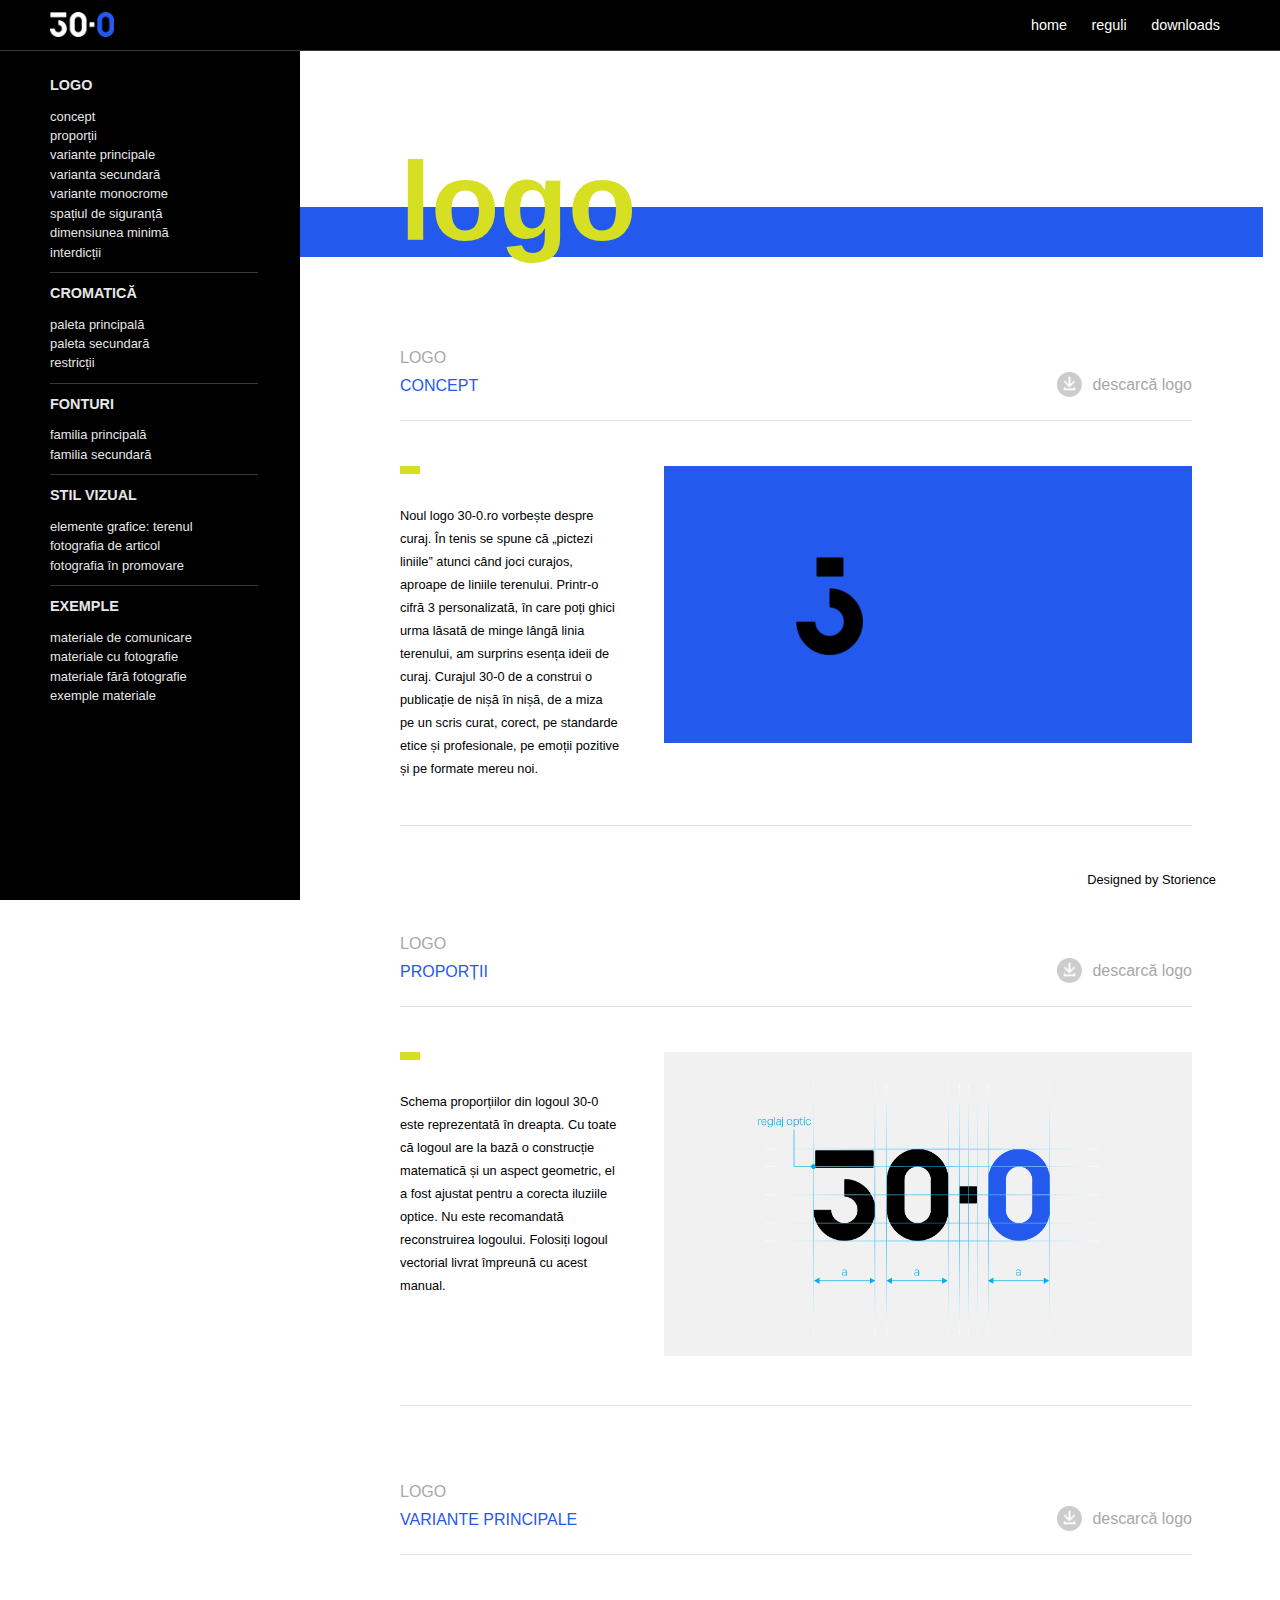
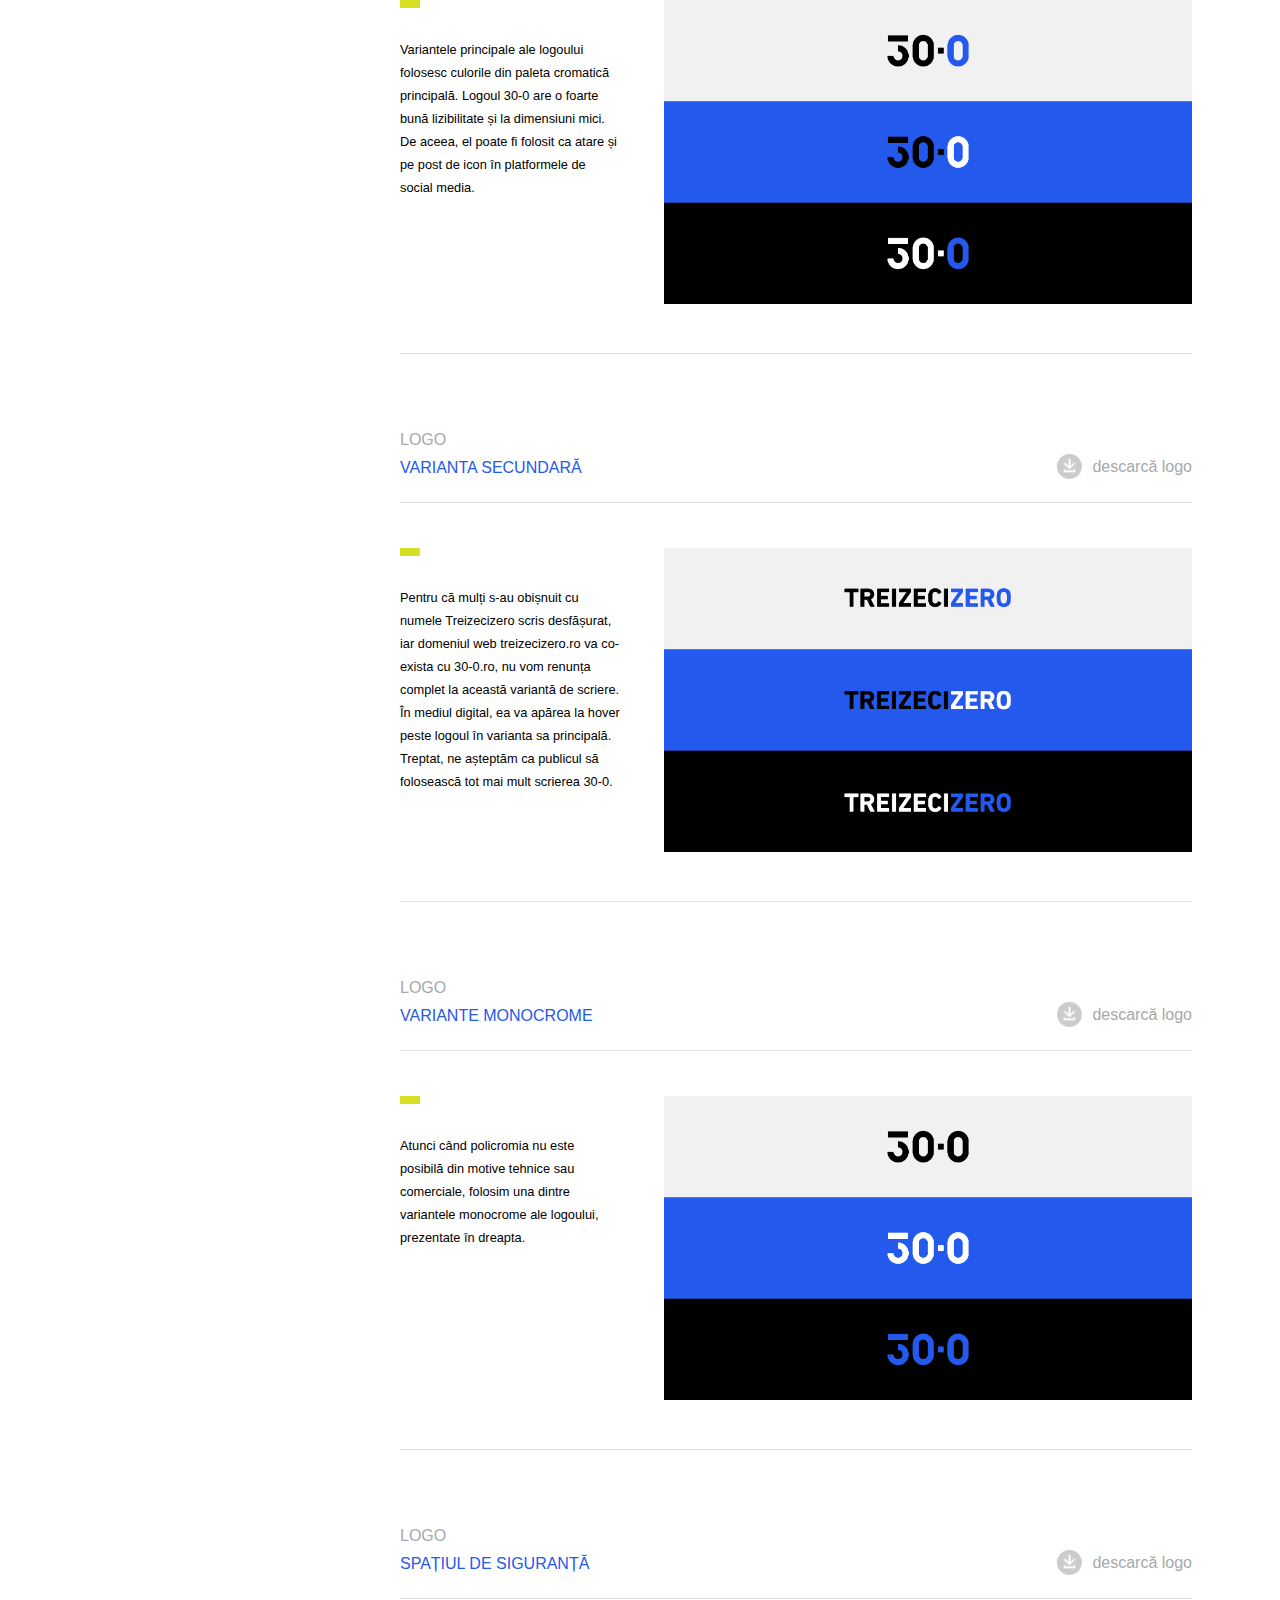
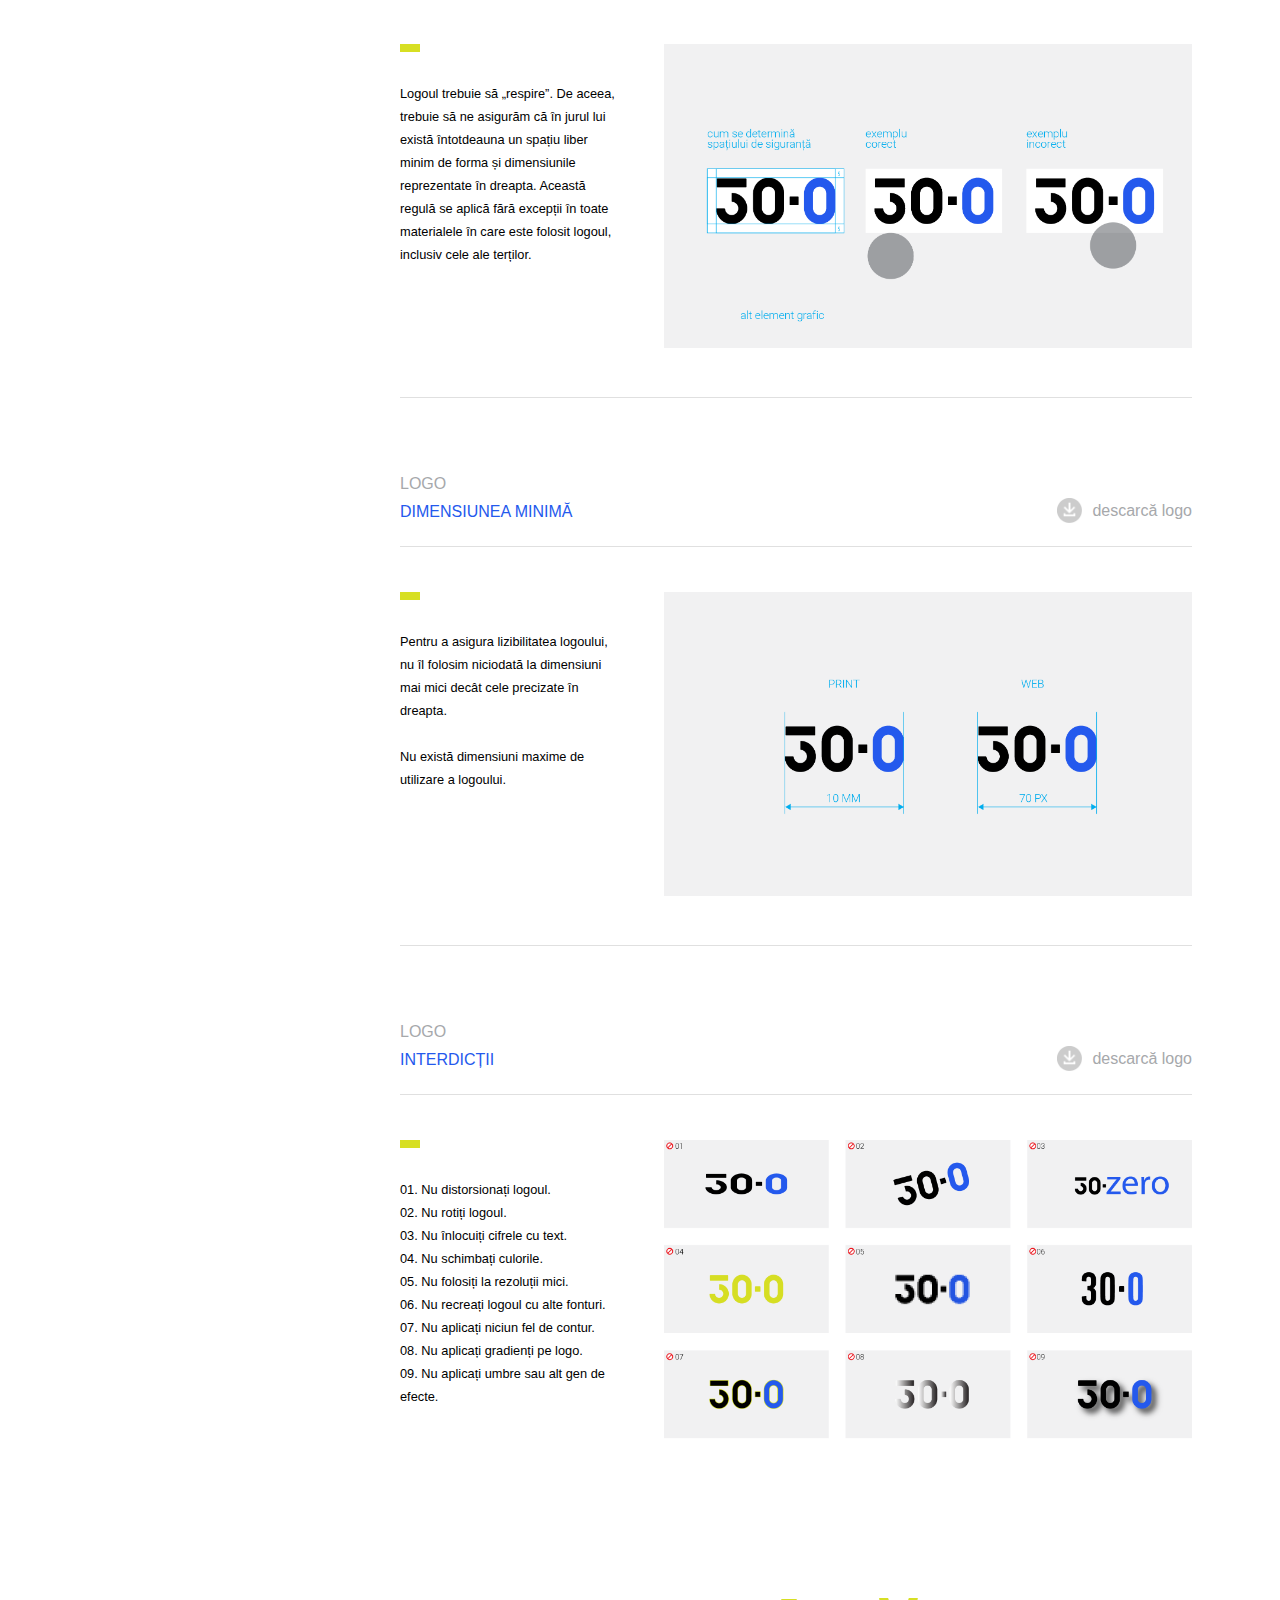
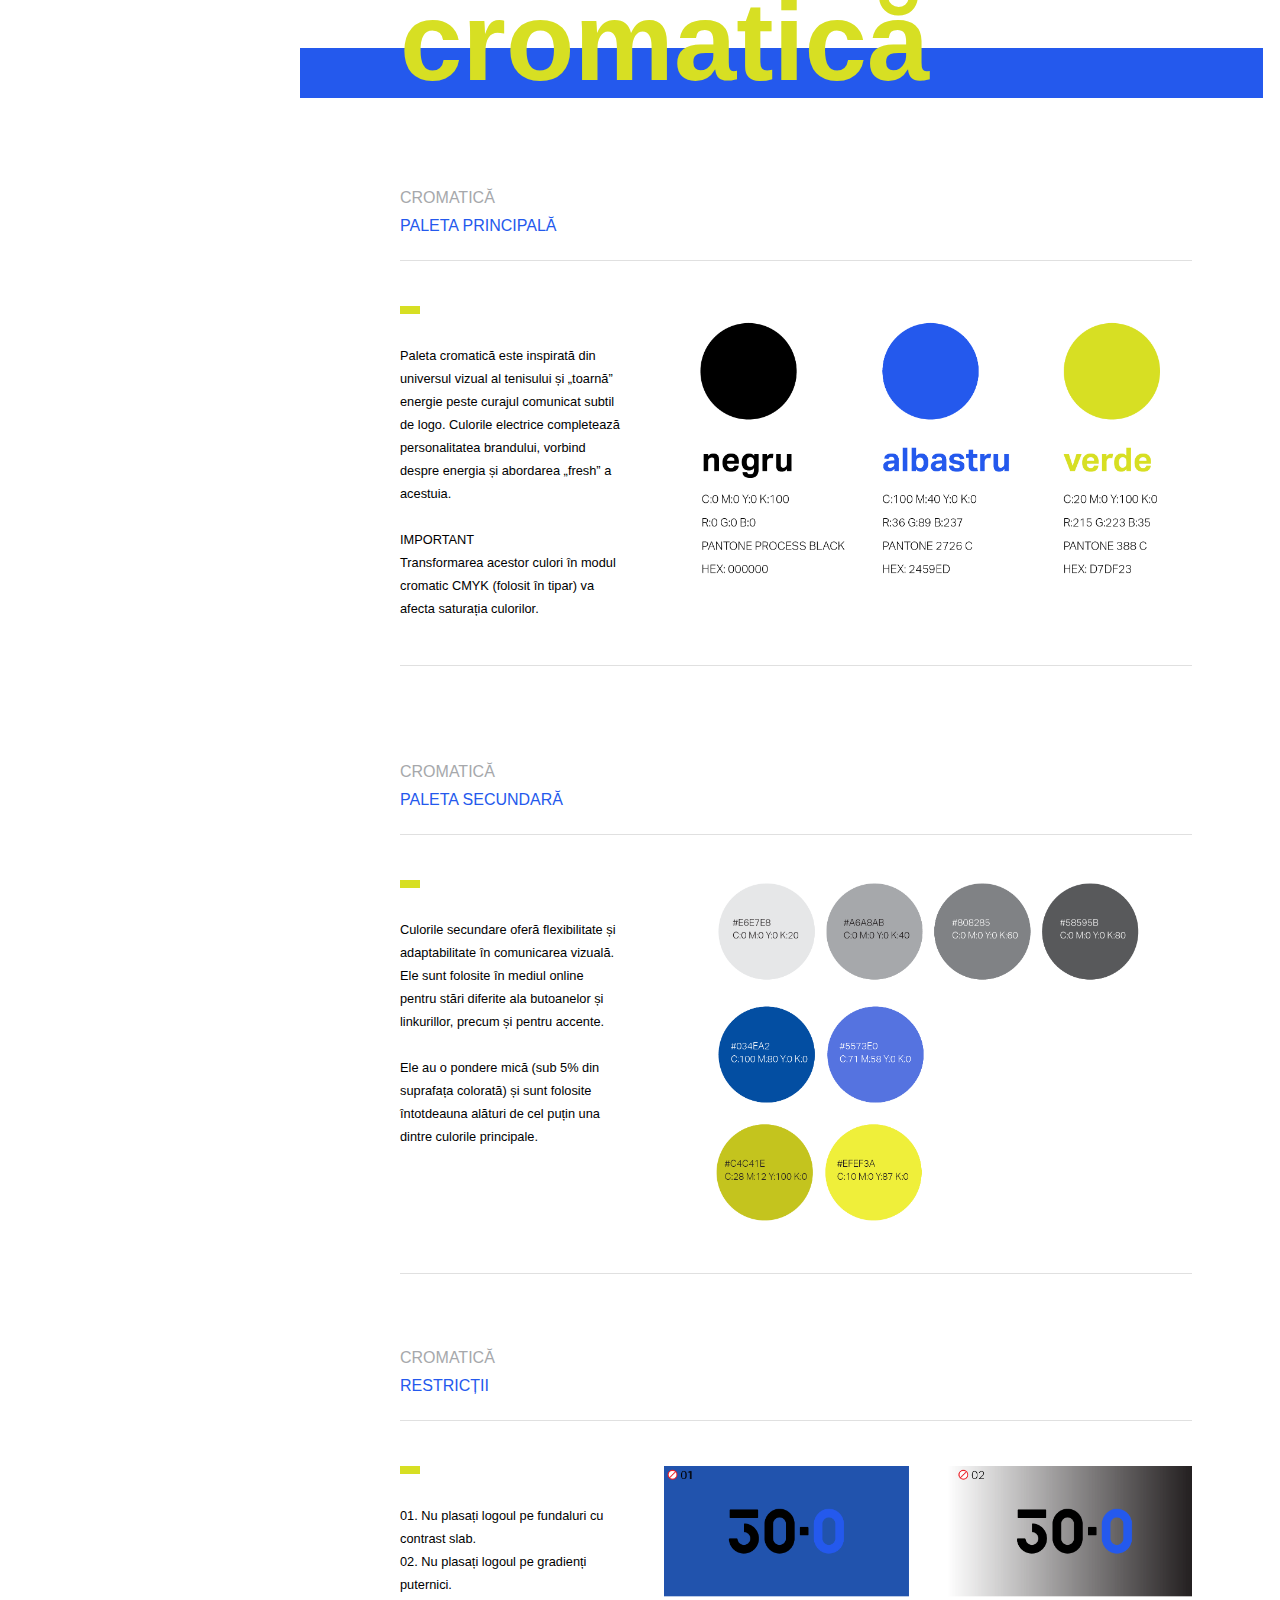
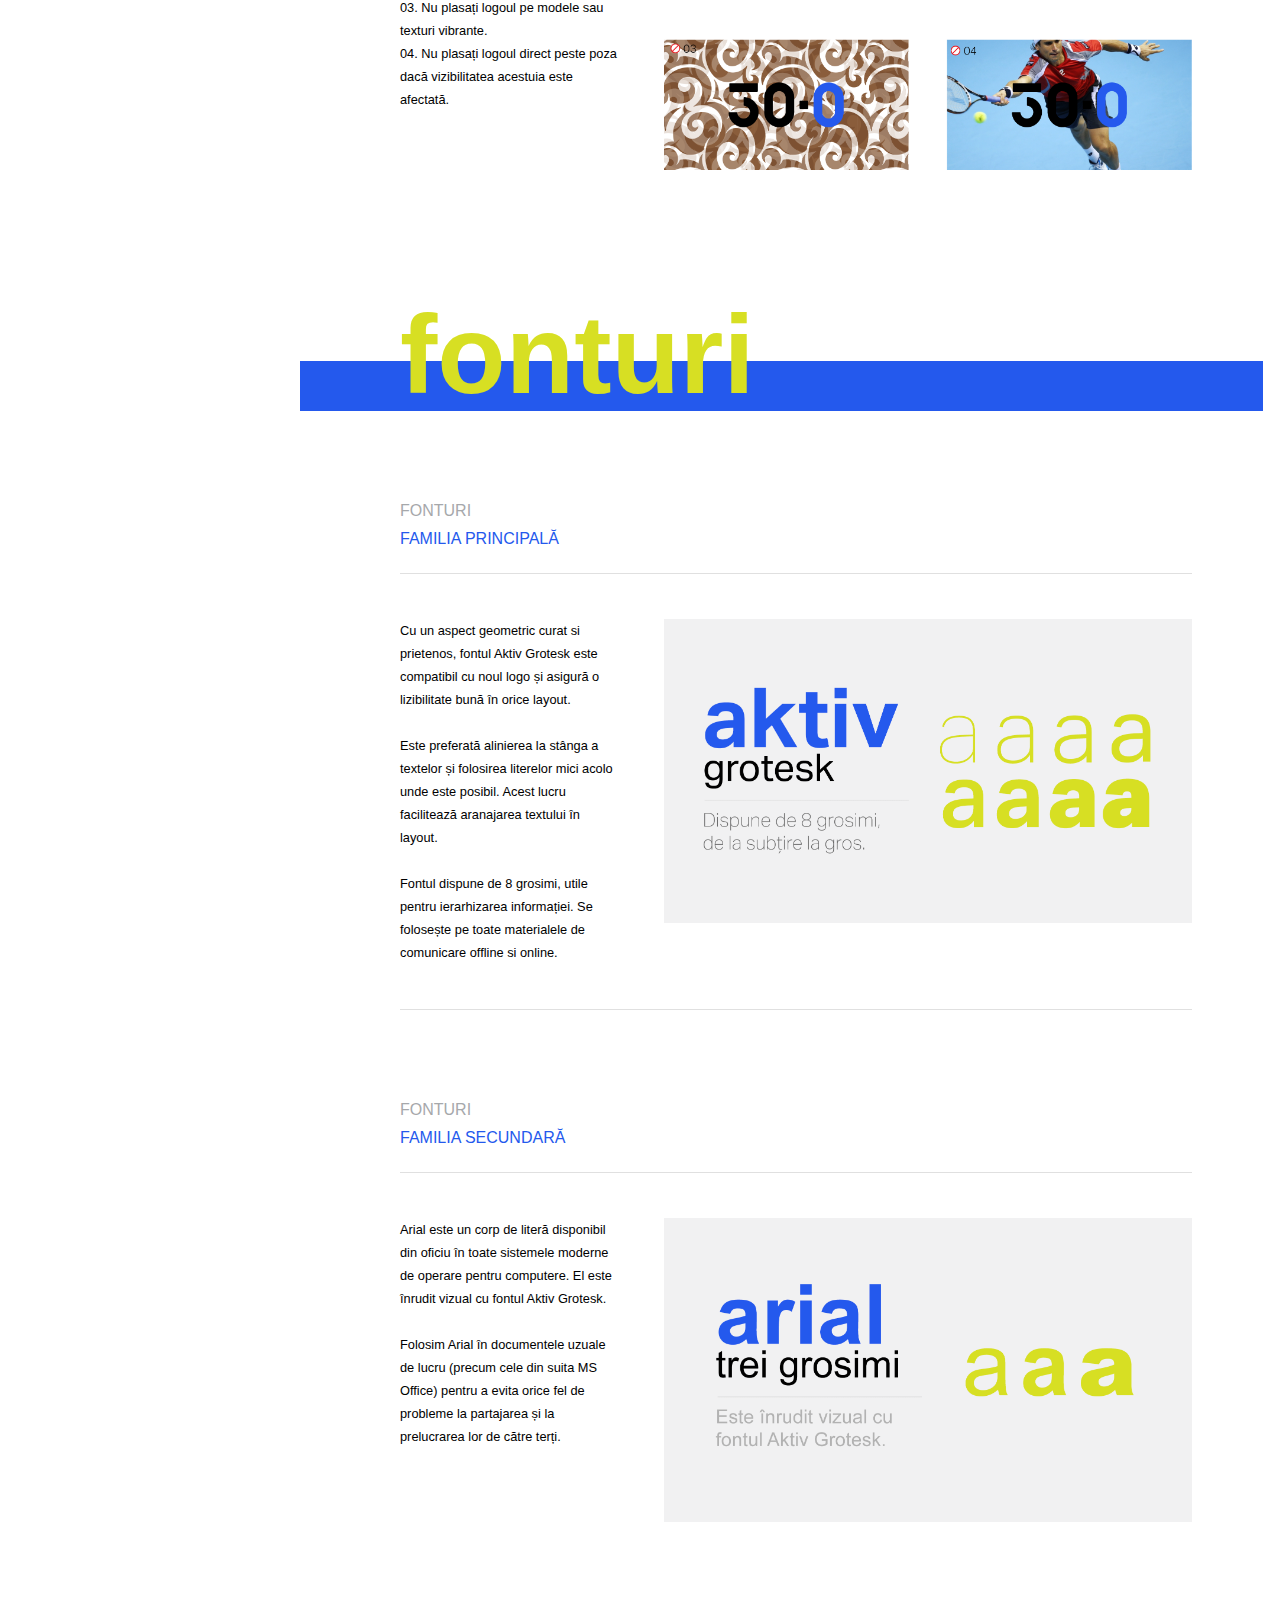
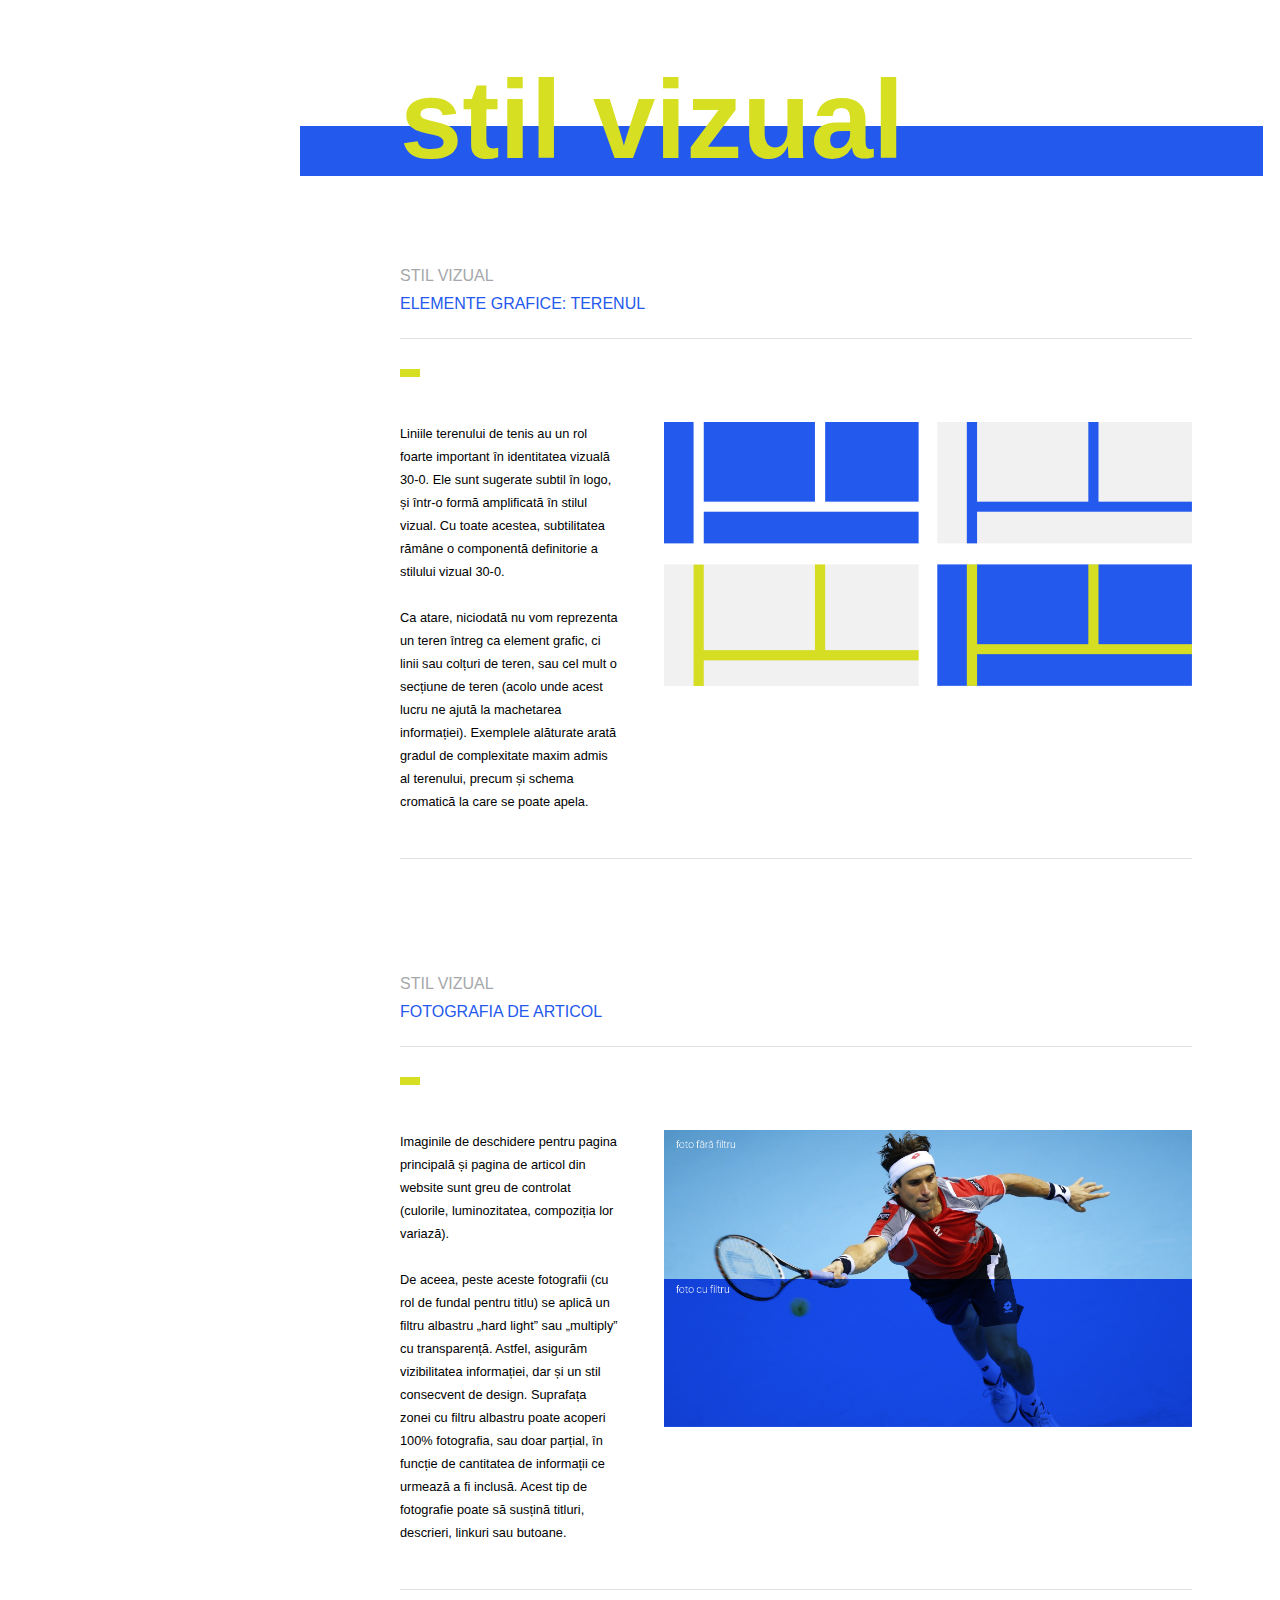
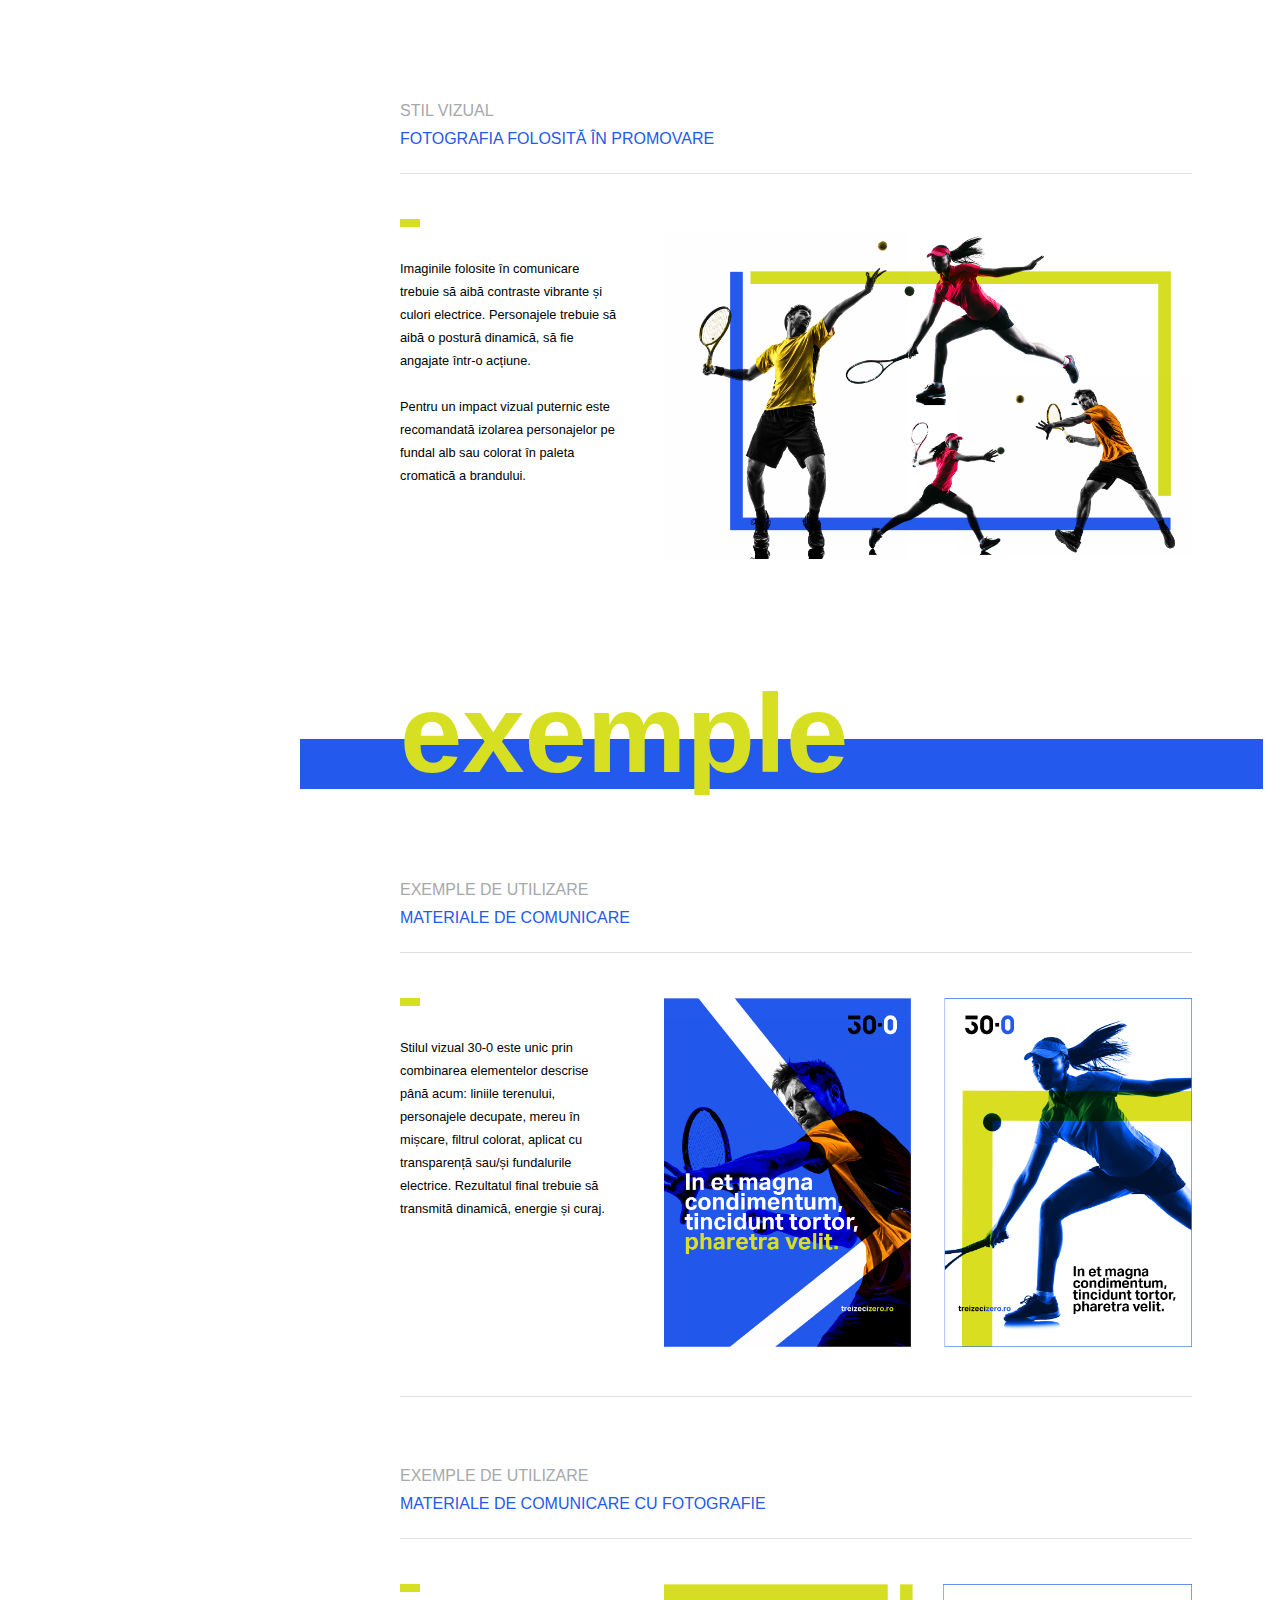
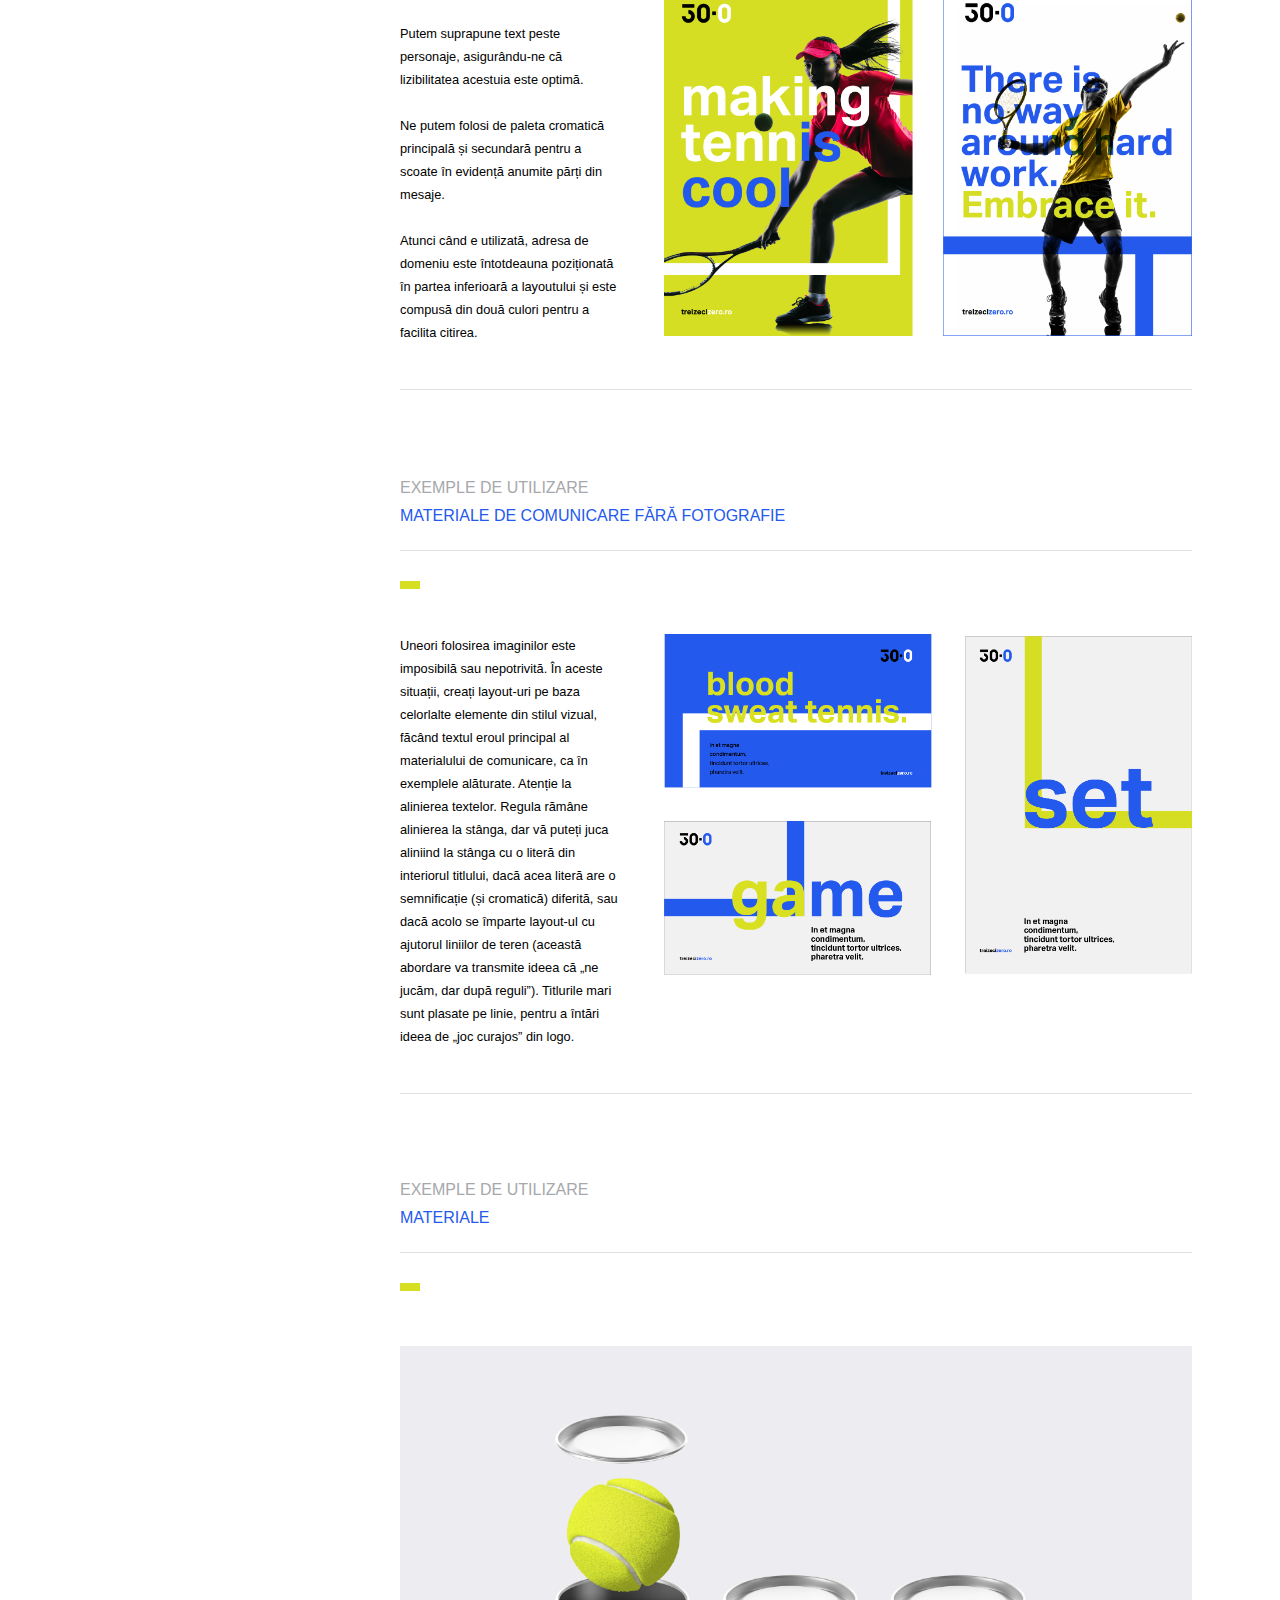
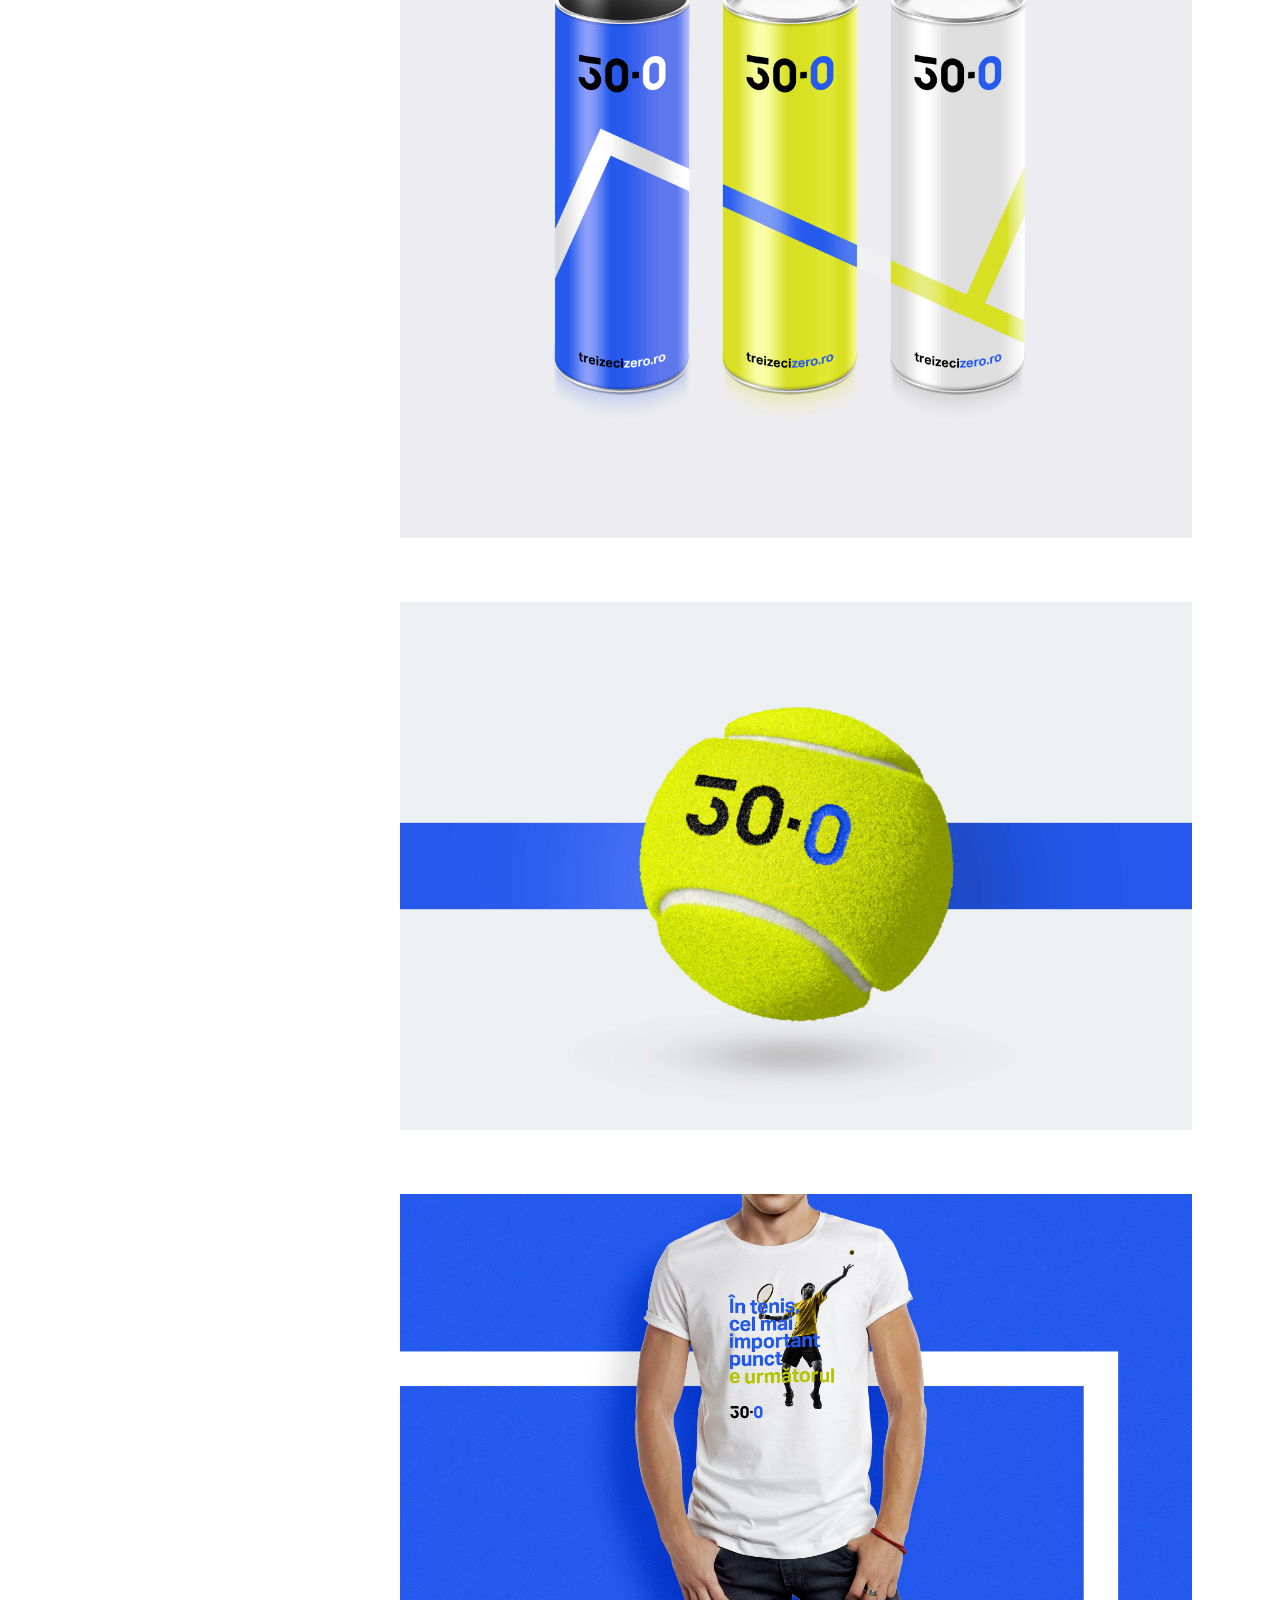
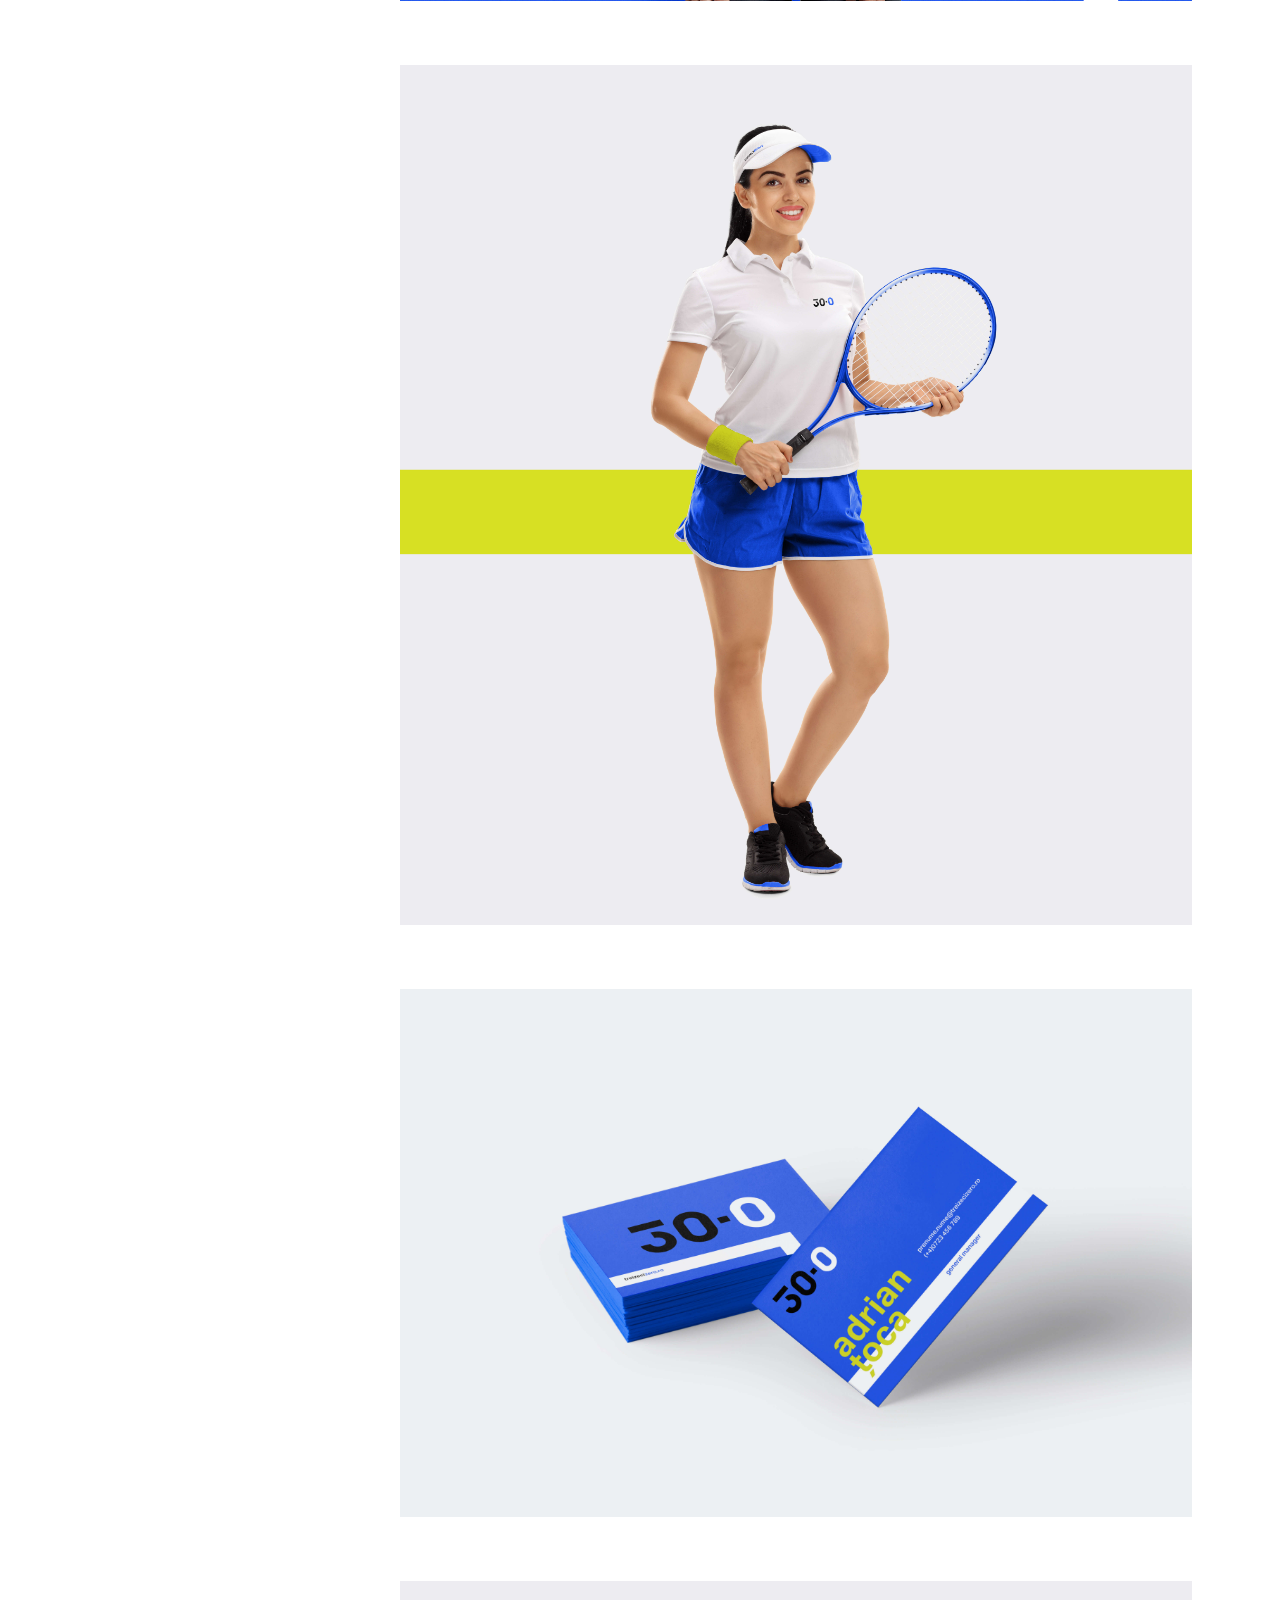
==== ghid.html @ ed26e94b "files" ====
<!DOCTYPE html>
<html>
  <head>
    <title>Ghid de identitate vizuală pentru 30-0</title>
    <meta name="description" content="Ghidul de identitate conține regulile de utilizare a logo-ului, culorilor, fonturilor și stilului vizual, și te ajută să le folosești corect și consecvent.">
    <meta charset="utf-8" name="viewport" content="width=width, initial-scale=1.0; maximum-scale=1.0; user-scalable=0;">
    <link rel="stylesheet" href="normalize.css">  
    <link rel="stylesheet" href="main2.css"> 
   </head>
  
  <body class="image-white">
     <header>
          <div class="logo-sidebar">
          <a href="http://30-0.ro" class="logo"><img src="img/Logo_30-0_on_black.png" alt="redirect to 30-0.ro website" height="25" ></a>
          </div>    
      
          <div id="header-nav">
            <ul>
              <li><a href="index.html">home</a></li>
              <li><a href="ghid-reguli.html">reguli</a></li>
              <li><a href="ghid-downloads.html">downloads</a></li>
            </ul>
          </div>   
     </header> 
           
     <div id="wrapper">
         <div id="wrapper-sidebar">  
            <div id="navigation" class="scrollbar">
            
            <ul>

               <li class="list" href="#LOGO"><a href="#LOGO">LOGO</a></li>
             
                  <li class="sublist" href="#concept"><a href="#concept">concept</a></li>
                  <li class="sublist" href="#proportii"><a href="#proportii" >proporții</a></li>
                  <li class="sublist" href="#variante-principale"><a href="#variante-principale">variante principale</a></li>
                  <li class="sublist" href="#varianta-secundara"><a href="#varianta-secundara">varianta secundară</a></li>
                  <li class="sublist" href="#variante-monocrome"><a href="#variante-monocrome">variante monocrome</a></li>
                  <li class="sublist" href="#spatiul-de-siguranta"><a href="#spatiul-de-siguranta">spațiul de siguranță</a></li>
                  <li class="sublist" href="#dimensiunea-minima"><a href="#dimensiunea-minima">dimensiunea minimă</a></li>
                  <li class="sublist" href="#interdictii"><a href="#interdictii">interdicții</a></li>
              
              
              
                 <div class="menu-line"></div>
              
              <li class="list" href="#CROMATICA"><a href="#CROMATICA">CROMATICĂ</a></li>
                
                  <li class="sublist" href="#paleta-principala"><a href="#paleta-principala">paleta principală</a></li>
                  <li class="sublist" href="#paleta-secundara"><a href="#paleta-secundara">paleta secundară</a></li>
                  <li class="sublist" href="#restrictii"><a href="#restrictii">restricții</a></li>
               
              
                         
                 <div class="menu-line"></div>
              
              
              
              <li class="list" href="#FONTURI"><a href="#FONTURI">FONTURI</a></li>
                
                  <li class="sublist" href="#familia-principala"><a href="#familia-principala">familia principală</a></li>
                  <li class="sublist" href="#familia-secundara"><a href="#familia-secundara">familia secundară </a></li>
                          
                         
                 <div class="menu-line"></div>
              
              
              <li class="list" href="#STIL-VIZUAL"><a href="#STIL-VIZUAL">STIL VIZUAL</a></li>
            
                  <li class="sublist" href="#elemente-grafice-terenul"><a href="#elemente-grafice-terenul">elemente grafice: terenul</a></li>
                  <li class="sublist" href="#fotografia-de-articol"><a href="#fotografia-de-articol">fotografia de articol</a></li>

                  <li class="sublist" href="#fotografia-folosita-in-promovare"><a href="#fotografia-folosita-in-promovare">fotografia în promovare</a></li>
              
              
                 <div class="menu-line"></div>
              
              
              <li class="list" href="#EXEMPLE"><a href="#EXEMPLE">EXEMPLE</a></li>
                
                  <li class="sublist" href="#materiale-de-comunicare"><a href="#materiale-de-comunicare">materiale de comunicare</a></li>
           
                  <li class="sublist" href="#materiale-cu-fotografie"><a href="#materiale-cu-fotografie">materiale cu fotografie</a></li>
              
                  <li class="sublist" href="#materiale-fara-fotografie"><a href="#materiale-fara-fotografie">materiale fără fotografie</a></li>  
              
                 <li class="sublist" href="#exemple-materiale"><a href="#exemple-materiale">exemple materiale</a></li>   
              
             </ul> 
  
           </div> 
        </div>        
      </div>    

                
            
              
              
     
        
        
      
      
      
      
      
    <div id="sections">      
              
      <div id="LOGO" class="section"  class="separator">
        
         
        <div id="s-logo">
              <h1-logo>logo</h1-logo>

                  
           </div>
       </div>
      

      
       <div id="concept" class="section">
              <div id="move">
                
        <div class="TOP"> 
                
 <div class="TOP-left">
              <p class="slide-title">LOGO</p>
                
              <p class="slide-subtitle">CONCEPT</p>

          </div>
                
                
                
                 <div class="TOP-right">
        <a href="img/30-0_pachet_logo.zip"><img src="img/buton download.png" alt="Descarcă pachet de logo-uri 30-0"> <p class="TOP-right">descarcă logo</p></a>               
                   
                   
                 </div>      
          
          
          </div>       
                
                
            <div class="black-line"></div>
  
            
                          
             <ul id="slide"> 
              <li class="left">
              
                
                
                <div class="yellow-line"></div>
                <p> Noul logo 30-0.ro vorbește despre curaj.
În tenis se spune că „pictezi liniile” atunci când joci curajos, aproape de liniile terenului. Printr-o cifră 3 personalizată, în care poți ghici urma lăsată de minge lângă linia terenului, am surprins esența ideii de curaj. Curajul 30-0 de a construi o publicație de nișă în nișă, de a miza pe un scris curat, corect, pe standarde etice și profesionale, pe emoții pozitive și pe formate mereu noi.</p>
              </li>
        
               <li class="right">
                 <a href="img/animatie.gif"><img src="img/animatie.gif" alt="Logo animat 30-0"></a>
              </li>
               

              </ul>
           
    
            <div class="end-line"></div> 
       </div>      
           </div>   
     
  
      <div id="proportii" class="section">
              <div id="move">
                
                
           <div class="TOP"> 
       <div class="TOP-left">  
 
              <p class="slide-title">LOGO</p>
              <p class="slide-subtitle">PROPORȚII</p>
                    </div>
                
                
                
                 <div class="TOP-right">
        <a href="img/30-0_pachet_logo.zip"><img src="img/buton download.png" alt="Descarcă pachet de logo-uri 30-0"> <p class="TOP-right">descarcă logo</p></a>               
                   
                   
             
          
          
          </div>       
                
          
          </div>    
        
        <div class="black-line"></div>
            
            
                          
             <ul id="slide"> 
              <li class="left">
              
                
                
                <div class="yellow-line"></div>
                <p> Schema proporțiilor din logoul 30-0 este reprezentată în dreapta. Cu toate că logoul are la bază o construcție matematică și un aspect geometric, el a fost ajustat pentru a corecta iluziile optice. Nu este recomandată reconstruirea logoului. Folosiți logoul vectorial livrat împreună cu acest manual.</p>
              </li>
        
               <li class="right">
                 <a href="img/logo_proportii3.png"><img src="img/logo_proportii3.png" alt="Proporțiile logo-ului 30-0"></a>
              </li>
              </ul>
                 
    <div class="end-line"></div>
       </div>
       </div>
         
        
       <div id="variante-principale" class="section">
         <div id="move">     
                 
           <div class="TOP"> 
       <div class="TOP-left">  
 
              <p class="slide-title">LOGO</p>
              <p class="slide-subtitle">VARIANTE PRINCIPALE</p>
         
           
                               </div>
                
                
                
                 <div class="TOP-right">
        <a href="img/30-0_pachet_logo.zip"><img src="img/buton download.png" alt="Descarcă pachet de logo-uri 30-0"> <p class="TOP-right">descarcă logo</p></a>               
                   
                   
             
          
          
          </div>       
                
          
          </div>    
        
           
           
           <div class="black-line"></div>
            
            
                          
             <ul id="slide"> 
              <li class="left">
              
                
                
                <div class="yellow-line"></div>
                <p> Variantele principale ale logoului folosesc culorile din paleta cromatică principală. Logoul 30-0 are o foarte bună lizibilitate și la dimensiuni mici. De aceea, el poate fi folosit ca atare și pe post de icon în platformele de social media.</p>
              </li>
        
               <li class="right">
                 <a href="img/logo_variante-principale.png"><img src="img/logo_variante-principale.png" alt="Variantele principale ale logo-ului 30-0"></a>
              </li>
              </ul>
       
      <div class="end-line"></div>
       </div>      
       </div>      
      
         
      
       <div id="varianta-secundara" class="section">
              <div id="move">
                  
           <div class="TOP"> 
       <div class="TOP-left">  
         
              <p class="slide-title">LOGO</p>
              <p class="slide-subtitle">VARIANTA SECUNDARĂ</p>
     
         
                   
                               </div>
                
                
                
                 <div class="TOP-right">
        <a href="img/30-0_pachet_logo.zip"><img src="img/buton download.png" alt="Descarcă pachet de logo-uri 30-0"> <p class="TOP-right">descarcă logo</p></a>               
                   
                   
             
          
          
          </div>       
                
          
          </div>    
        
           
         
         
         
         <div class="black-line"></div>
            
            
                          
             <ul id="slide"> 
              <li class="left">
              
                
                
                <div class="yellow-line"></div>
                <p> Pentru că mulți s-au obișnuit cu numele Treizecizero scris desfășurat, iar domeniul web treizecizero.ro va co-exista cu 30-0.ro, nu vom renunța complet la această variantă de scriere. În mediul digital, ea va apărea la hover peste logoul în varianta sa principală. Treptat, ne așteptăm ca publicul să folosească tot mai mult scrierea 30-0.</p>
              </li>
        
               <li class="right">
                 <a href="img/logo_varianta-secundara.png"><img src="img/logo_varianta-secundara.png" alt="Varianta secundară a logo-ului 30-0"></a>
              </li>
              </ul>
       
                <div class="end-line"></div>
       </div>            
       </div>  

      
      <div id="variante-monocrome" class="section">
              <div id="move">
                
                
                                 
           <div class="TOP"> 
       <div class="TOP-left">  
 
              <p class="slide-title">LOGO</p>
              <p class="slide-subtitle">VARIANTE MONOCROME</p>
                
                
                
                  
                               </div>
                
                
                
                 <div class="TOP-right">
        <a href="img/30-0_pachet_logo.zip"><img src="img/buton download.png" alt="Descarcă pachet de logo-uri 30-0"> <p class="TOP-right">descarcă logo</p></a>               
                   
                   
             
          
          
          </div>       
                
          
          </div>    
        
                   
                
                
                
                
            <div class="black-line"></div>
            
            
                          
             <ul id="slide"> 
              <li class="left">
              
                
                
                <div class="yellow-line"></div>
                <p> Atunci când policromia nu este posibilă din motive tehnice sau comerciale, folosim una dintre variantele monocrome ale logoului, prezentate în dreapta.</p>
              </li>
        
               <li class="right">
                 <a href="img/logo_variante-monocrome.png"><img src="img/logo_variante-monocrome.png" alt="Variantele monocrome ale logo-ului 30-0"></a>
              </li>
              </ul>
       
             <div class="end-line"></div>
       </div>            
      
        </div>   
               
      
      <div id="spatiul-de-siguranta" class="section">
              <div id="move">
 
                
                                 
           <div class="TOP"> 
       <div class="TOP-left">  
         
         
              <p class="slide-title">LOGO</p>
              <p class="slide-subtitle">SPAȚIUL DE SIGURANȚĂ</p>
         
         
         
         
         
                         
                
                
                  
                               </div>
                
                
                
                 <div class="TOP-right">
        <a href="img/30-0_pachet_logo.zip"><img src="img/buton download.png" alt="Descarcă pachet de logo-uri 30-0"> <p class="TOP-right">descarcă logo</p></a>               
                   
                   
             
          
          
          </div>       
                
          
          </div>    
                
                
                
            <div class="black-line"></div>
            
            
                          
             <ul id="slide"> 
              <li class="left">
              
                
                
                <div class="yellow-line"></div>
                <p> Logoul trebuie să „respire”. De aceea, trebuie să ne asigurăm că în jurul lui există întotdeauna un spațiu liber minim de forma și dimensiunile reprezentate în dreapta. Această regulă se aplică fără excepții în toate materialele în care este folosit logoul, inclusiv cele ale terților.</p>
              </li>
        
               <li class="right">
                 <a href="img/logo_spatiul-de-siguranta.png"><img src="img/logo_spatiul-de-siguranta.png" alt="Spațiul de siguranță în jurul logo-ului 30-0"></a>
              </li>
              </ul>
       
       <div class="end-line"></div>
      
       </div>            
         </div>            
      
      
      
        
       <div id="dimensiunea-minima" class="section">
              <div id="move">
        
        
 
                
                                 
           <div class="TOP"> 
       <div class="TOP-left">  
         
         
              <p class="slide-title">LOGO</p>
              <p class="slide-subtitle">DIMENSIUNEA MINIMĂ</p>
   
                
                         
                
                
                  
                               </div>
                
                
                
                 <div class="TOP-right">
        <a href="img/30-0_pachet_logo.zip"><img src="img/buton download.png" alt="Descarcă pachet de logo-uri 30-0"> <p class="TOP-right">descarcă logo</p></a>               
                   
                   
             
          
          
          </div>       
                
          
          </div>           
                
                
                
                <div class="black-line"></div>
            
            
                          
             <ul id="slide"> 
              <li class="left">
              
                
                
                <div class="yellow-line"></div>
                <p>Pentru a asigura lizibilitatea logoului, nu îl folosim niciodată la dimensiuni mai mici decât cele precizate în dreapta.<br><br>
              
              Nu există dimensiuni maxime de utilizare a logoului.</p>
              </li>
        
               <li class="right">
                 <a href="img/logo_dimensiunea-minima2.png"><img src="img/logo_dimensiunea-minima2.png" alt="Dimensiunea minimă a logo-ului 30-0"></a>
              </li>
              </ul>
                    
                <div class="end-line"></div>
       </div>
        </div>
      
      

            <div id="interdictii" class="section">
              <div id="move">
 
                
                
                
                                 
           <div class="TOP"> 
       <div class="TOP-left">  
         
         
              <p class="slide-title">LOGO</p>
              <p class="slide-subtitle">INTERDICȚII</p>
         
         
         
                    
                         
                
                
                  
                               </div>
                
                
                
                 <div class="TOP-right">
        <a href="img/30-0_pachet_logo.zip"><img src="img/buton download.png" alt="Descarcă pachet de logo-uri 30-0"> <p class="TOP-right">descarcă logo</p></a>               
                   
                   
             
          
          
          </div>       
                
          
          </div>           
                
                
                
                
            <div class="black-line"></div>
            
            
                          
             <ul id="slide"> 
              <li class="left">
              
                
                
                <div class="yellow-line"></div>
               
               <p> 01. Nu distorsionați logoul. <br>
 02. Nu rotiți logoul. <br>
03. Nu înlocuiți cifrele cu text. <br>
  04. Nu schimbați culorile. <br>
 05. Nu folosiți la rezoluții mici. <br>
06. Nu recreați logoul cu alte fonturi. <br>
  07. Nu aplicați niciun fel de contur. <br>
 08. Nu aplicați gradienți pe logo.<br>
 09. Nu aplicați umbre sau alt gen de efecte.</p>
              
             
               <li class="right">
                 <a href="img/logo_interdictii3.png"><img src="img/logo_interdictii3.png" alt="Interdicții de utilizare a logo-ului 30-0"></a>
              </li>
              </ul>
               
       </div>  
 </div>
      
      
      
        <div id="CROMATICA" class="section"  class="separator">
        
        
         
        <div id="s-cromatica">
              <h1-cromatica>cromatică</h1-cromatica>

       
           </div>
       
      
       </div>    
      
      
      
            
                          

      
      
      
      
        
                
                
                
      
      
               
        
              <div id="paleta-principala" class="section">
  
                
                
              <div id="move">
 
              <p class="slide-title">CROMATICĂ</p>
              <p class="slide-subtitle">PALETA PRINCIPALĂ</p>
            <div class="black-line"></div>
            
            
                          
             <ul id="slide"> 
              <li class="left">
              
                
                
                <div class="yellow-line"></div>
               <p> Paleta cromatică este inspirată din universul vizual al tenisului și „toarnă” energie peste curajul comunicat subtil de logo. Culorile electrice completează personalitatea brandului, vorbind despre energia și abordarea „fresh” a acestuia.  <br> <br> IMPORTANT <br> Transformarea acestor culori în modul cromatic CMYK (folosit în tipar) va afecta saturația culorilor.</p>
              </li>
        
               <li class="right">
                 <a href="img/cromatica_paleta-principala3.png"><img src="img/cromatica_paleta-principala3.png" alt="Paleta principală de culori pentru logo-ul 30-0"></a>
              </li>
              </ul>
       
            <div class="end-line"></div>
      
       </div>   
       </div>      
      
      
      
      
      
      
      
      
      
               
      
              <div id="paleta-secundara" class="section">
              <div id="move">
 
              <p class="slide-title">CROMATICĂ</p>
              <p class="slide-subtitle">PALETA SECUNDARĂ</p>
            <div class="black-line"></div>
            
            
                          
             <ul id="slide"> 
              <li class="left">
              
                
                
                <div class="yellow-line"></div>
                <p> Culorile secundare oferă flexibilitate și adaptabilitate în comunicarea vizuală. Ele sunt folosite în mediul online pentru stări diferite ala butoanelor și linkurillor, precum și pentru accente. <br><br>

Ele au o pondere mică (sub 5% din suprafața colorată) și sunt folosite întotdeauna alături de cel puțin una dintre culorile principale.</p>
              </li>
        
               <li class="right">
                 <a href="img/cromatica_paleta-secundara-2.png"><img src="img/cromatica_paleta-secundara-2.png" alt="Paleta secundară de culori pentru logo-ul 30-0"></a>
              </li>
              </ul>
                   
            <div class="end-line"></div>
      
       </div>   
       </div>      
         
           <div id="restrictii" class="section">
              <div id="move">
 
              <p class="slide-title">CROMATICĂ</p>
              <p class="slide-subtitle">RESTRICȚII</p>
            <div class="black-line"></div>
            
            
                          
             <ul id="slide"> 
              <li class="left">
              
                
                
                <div class="yellow-line"></div>
                <p> 01. Nu plasați logoul pe fundaluri cu contrast slab.<br>
02. Nu plasați logoul pe gradienți  puternici.<br>
03. Nu plasați logoul pe modele sau texturi vibrante.<br>
04. Nu plasați logoul direct peste poza dacă vizibilitatea acestuia este afectată.</p>
              </li>
        
               <li class="right">
                 <a href="img/cromatica_restrictii4.png"><img src="img/cromatica_restrictii4.png" alt="Restricții de cromatică pentru utilizarea logo-ului 30-0"></a>
              </li>
              </ul>
                   
       </div>    
      </div>      
      
     
      
              <div id="FONTURI" class="section"  class="separator">
        
        
        <div id="s-fonturi">
              <h1-fonturi>fonturi</h1-fonturi>

                    
           </div>
       </div>    
      
      
      
            <div id="familia-principala" class="section">
              <div id="move">
 
                
                                 
           <div class="TOP"> 
       <div class="TOP-left">  
         
         
              <p class="slide-title">FONTURI</p>
              <p class="slide-subtitle">FAMILIA PRINCIPALĂ</p>
                
                
        </div>
   
          
       </div>           
                
      
      
      
      
            <div class="black-line"></div>
            
            
                          
             <ul id="slide"> 
      
                 <li class="left">
               <p>Cu un aspect geometric curat si prietenos, fontul Aktiv Grotesk este compatibil cu noul logo și asigură o lizibilitate bună în orice layout. <br><br>
Este preferată alinierea la stânga a textelor și folosirea literelor mici acolo unde este posibil. Acest lucru facilitează aranajarea textului în layout. <br><br>
Fontul dispune de 8 grosimi, utile pentru ierarhizarea informației. Se folosește pe toate materialele de comunicare offline si online. </p>
               
                  

              </li>
        
               <li class="right">
 <a href="img/fonturi_aktiv.png"><img src="img/fonturi_aktiv.png" alt="Familia principală de fonturi, Aktiv Grotesk"></a>

               
               </li>           
               
               
             
               
               
               
               
               
               
               
               
              </ul>
    
           <div class="end-line"></div>     
       </div>      
         </div>  
     
          <div id="familia-secundara" class="section">
              <div id="move">
 
                
                
                                 
           <div class="TOP"> 
       <div class="TOP-left">  
         
         
         
              <p class="slide-title">FONTURI</p>
              <p class="slide-subtitle">FAMILIA SECUNDARĂ </p>
         
         
                        
                
                
                  
                               </div>
                
                

          
          </div>           
                
      
                
                
                
            <div class="black-line"></div>
            
            
                          
             <ul id="slide"> 
           
               
                     <li class="left">
               <p>Arial este un corp de literă disponibil din oficiu în toate sistemele moderne de operare pentru computere. El este înrudit vizual cu fontul Aktiv Grotesk. <br><br>
Folosim Arial în documentele uzuale de lucru (precum cele din suita MS Office) pentru a evita orice fel de probleme la partajarea și la prelucrarea lor de către terți. </p>
               
                  

              </li>
        
               <li class="right">
 <a href="img/fonturi_arial.png"><img src="img/fonturi_arial.png" alt="Familia secundară de fonturi, Arial"></a>
               </li>                    
               
               
               
               
               
               
               
               
               
              </ul>
                   
       
         </div>     
       </div>      
      
      
          <div id="STIL-VIZUAL" class="section"  class="separator">
        
         
        <div id="s-stil">
              <h1-stil>stil vizual</h1-stil>

       
           </div>
       </div>   
      
   
      
           <div id="elemente-grafice-terenul" class="section">
           <div id="move">   
 
              <p class="slide-title">STIL VIZUAL</p>
              <p class="slide-subtitle">ELEMENTE GRAFICE: TERENUL</p>
            <div class="black-line"></div>
            
              <div class="yellow-line"></div>
                          
             <ul id="slide"> 
              <li class="left">
              
                
                
              
                <p>Liniile terenului de tenis au un rol foarte important în identitatea vizuală 30-0. Ele sunt sugerate subtil în logo, și într-o formă amplificată în stilul vizual. Cu toate acestea, subtilitatea rămâne o componentă definitorie a stilului vizual 30-0. <br><br>

Ca atare, niciodată nu vom reprezenta un teren întreg ca element grafic, ci linii sau colțuri de teren, sau cel mult o secțiune de teren (acolo unde acest lucru ne ajută la machetarea informației). Exemplele alăturate arată gradul de complexitate maxim admis al terenului, precum și schema cromatică la care se poate apela.</p>
              </li>
        
               <li class="right">
                 <a href="img/stil_vizual_elemente-grafice-terenul.png"><img src="img/stil_vizual_elemente-grafice-terenul.png" alt="Stilul vizual 30-0: elemente grafice (terenul)"></a>
              </li>
              </ul>
              
                <div class="end-line"></div>    
       
       </div> 
       </div>      
  
            <div id="fotografia-de-articol" class="section">
           <div id="move">   
 
              <p class="slide-title">STIL VIZUAL</p>
              <p class="slide-subtitle">FOTOGRAFIA DE ARTICOL</p>
            <div class="black-line"></div>
            
            
               <div class="yellow-line"></div>           
             <ul id="slide"> 
              <li class="left">
              
                
                
                
                <p>Imaginile de deschidere pentru pagina principală și pagina de articol din website sunt greu de controlat (culorile, luminozitatea, compoziția lor variază). <br><br>
                  
De aceea, peste aceste fotografii (cu rol de fundal pentru titlu) se aplică un filtru albastru „hard light” sau „multiply” cu transparență. Astfel, asigurăm vizibilitatea informației, dar și un stil consecvent de design. Suprafața zonei cu filtru albastru poate acoperi 100% fotografia, sau doar parțial, în funcție de cantitatea de informații ce urmează a fi inclusă. Acest tip de fotografie poate să susțină titluri, descrieri, linkuri sau butoane.</p>
              
        
               <li class="right">
                 <a href="img/stil_vizual_fotografia-de-articol.png"><img src="img/stil_vizual_fotografia-de-articol.png" alt="Stilul vizual 30-0: fotografia de articol"></a>
              </li>
    </ul>

                   
           <div class="end-line"></div>  
      
       </div>    
       </div>     
      
         
        <div id="fotografia-folosita-in-promovare" class="section">
              <div id="move">
 
              <p class="slide-title">STIL VIZUAL</p>
              <p class="slide-subtitle">FOTOGRAFIA FOLOSITĂ ÎN PROMOVARE</p>
            <div class="black-line"></div>
            
            
                          
             <ul id="slide"> 
              <li class="left">
              
                
                
                <div class="yellow-line"></div>
                <p>Imaginile folosite în comunicare trebuie să aibă contraste vibrante și culori electrice. Personajele trebuie să aibă o postură dinamică, să fie angajate într-o acțiune. <br><br>

Pentru un impact vizual puternic este recomandată izolarea personajelor pe fundal alb sau colorat în paleta cromatică a brandului.</p>
              </li>
        
               <li class="right">
                 <a href="img/stil_vizual_fotografia-in-promovare.png"><img src="img/stil_vizual_fotografia-in-promovare.png" alt="Stilul vizual 30-0: fotografia folosită în promovare"></a>
              </li>
              </ul>

         </div> 
       </div> 

      
                    <div id="EXEMPLE" class="section"  class="separator">
        
        
        
        
        <div id="s-exemple">
              <h1-exemple>exemple</h1-exemple>

       
           </div>
      
       </div>    
      
      
      
      
              <div id="materiale-de-comunicare" class="section">
        <div id="move">
 
              <p class="slide-title">EXEMPLE DE UTILIZARE</p>
              <p class="slide-subtitle">MATERIALE DE COMUNICARE</p>
            <div class="black-line"></div>
            
            
                          
             <ul id="slide"> 
              <li class="left">
              
                
                
                <div class="yellow-line"></div>
                <p>Stilul vizual 30-0 este unic prin combinarea elementelor descrise până acum: liniile terenului, personajele decupate, mereu în mișcare, filtrul colorat, aplicat cu transparență sau/și fundalurile electrice. Rezultatul final trebuie să transmită dinamică, energie și curaj.</p>
              </li>
        
               <li class="right">
                 <a href="img/exemple_utilizare_materiale-cu-fotografie-1.png"><img src="img/exemple_utilizare_materiale-cu-fotografie-1.png" alt="Exemple de materiale de comunicare pentru 30-0"></a>
              </li>
              </ul>
             
               <div class="end-line"></div>
      </div>
       </div>       
      
      
      
      
      
      
      
      
      
      
      
      
      
              <div id="materiale-cu-fotografie" class="section">
          <div id="move">
                
              
 
              <p class="slide-title">EXEMPLE DE UTILIZARE</p>
              <p class="slide-subtitle">MATERIALE DE COMUNICARE CU FOTOGRAFIE</p>
            <div class="black-line"></div>
            
            
                          
             <ul id="slide"> 

               
    
               
      
              <li class="left">
              
                              
                <div class="yellow-line"></div>
                <p>Putem suprapune text peste personaje, asigurându-ne că lizibilitatea acestuia este optimă. <br><br>


Ne putem folosi de paleta cromatică principală și secundară pentru a scoate în evidență anumite părți din mesaje.<br><br>

Atunci când e utilizată, adresa de domeniu este întotdeauna poziționată în partea inferioară a layoutului și este compusă din două culori pentru a facilita citirea.  </p>
              </li>
        
               <li class="right">
                 <a href="img/exemple_utilizare_materiale-cu-fotografie-2.png"><img src="img/exemple_utilizare_materiale-cu-fotografie-2.png" alt="Exemple de materiale pentru 30-0: materiale cu fotografie"></a>
              </li>
              </ul>
                
                
                
                
                
                
      
                
                 <div class="end-line"></div>
       </div> 
      </div>
      
      
      
      
      
      
      
      
      
      
              
        <div id="materiale-fara-fotografie" class="section" class="last-slide">
          <div id="move">
 
              <p class="slide-title">EXEMPLE DE UTILIZARE</p>
              <p class="slide-subtitle">MATERIALE DE COMUNICARE FĂRĂ FOTOGRAFIE</p>
            <div class="black-line"></div>
            
              <div class="yellow-line"></div>
                          
             <ul id="slide"> 
              <li class="left">
              
                
                
              
                <p>Uneori folosirea imaginilor este imposibilă sau nepotrivită. În aceste situații, creați layout-uri pe baza celorlalte elemente din stilul vizual, făcând textul eroul principal al materialului de comunicare, ca în exemplele alăturate. Atenție la alinierea textelor. Regula rămâne alinierea la stânga, dar vă puteți juca aliniind la stânga cu o literă din interiorul titlului, dacă acea literă are o semnificație (și cromatică) diferită, sau dacă acolo se împarte layout-ul cu ajutorul liniilor de teren (această abordare va transmite ideea că „ne jucăm, dar după reguli”). Titlurile mari sunt plasate pe linie, pentru a întări ideea de „joc curajos” din logo. </p>
              </li>
        
               <li class="right">
                 <a href="img/exemple_utilizare_materiale-fara-fotografie.png"><img src="img/exemple_utilizare_materiale-fara-fotografie.png" alt="Exemple de materiale pentru 30-0: materiale fără fotografie"></a>


             
               
               
               
               </li>
              </ul>
                
                    <div class="end-line"></div>
       </div>
      
       </div>       
      

      
      
      
      
      
      
      
      
      
      
              <div id="exemple-materiale" class="section" class="last-slide">
          <div id="move">
 
              <p class="slide-title">EXEMPLE DE UTILIZARE</p>
              <p class="slide-subtitle">MATERIALE</p>
            <div class="black-line"></div>
            
              <div class="yellow-line"></div>
                          
             <ul id="slide"> 
              <li class="whole">
              
          
                 <a href="img/cutii-mingii.jpg"><img src="img/cutii-mingii.jpg" alt="Cutii pentru mingii cu logo 30-0" style="margin-top:0;"></a>

         
               
               
               
               </li>
               
                             <li class="whole">
              
          
                 <a href="img/minge-tenis.jpg"><img src="img/minge-tenis.jpg" alt="Minge de tenis cu logo 30-0" style="margin-top:0;"></a>

                                     
               
               </li>
               <li class="whole">
              
          
                 <a href="img/tricou1.jpg"><img src="img/tricou1.jpg" alt="Tricou brandat 30-0" style="margin-top:0;"></a>

                                     
               
               </li>
               
                              <li class="whole">
              
          
                 <a href="img/tricou2.jpg"><img src="img/tricou2.jpg" alt="Tricou brandat 30-0" style="margin-top:0;"></a>

                                     
               
               </li>
               
                 <li class="whole">
              
          
                 <a href="img/carti-de-vizita.jpg"><img src="img/carti-de-vizita.jpg" alt="Cărți de vizită 30-0" style="margin-top:0;"></a>

                                     
               
               </li>
               
                   <li class="whole">
              
          
                 <a href="img/ghid.jpg"><img src="img/ghid.jpg" alt="Manual de identitate pentru brandul 30-0" style="margin-top:0;"></a>

                                     
               
               </li>
               
               
                      <li class="whole">
              
          
                 <a href="img/papetarie.jpg"><img src="img/papetarie.jpg" alt="Papetărie 30-0" style="margin-top:0;"></a>

                                     
               
               </li>
               
                <li class="whole">
              
          
                 <a href="img/spider.jpg"><img src="img/spider.jpg" alt="Spider cu logo 30-0" style="margin-top:0;"></a>

                                     
               
               </li>
               
               
                              
                <li class="whole">
              
                 <a href="img/poster.jpg"><img src="img/poster.jpg" alt="Poster 30-0" style="margin-top:0;"></a>

                 
               </li>
               
               
                                
                <li class="whole">
              
          
                 <a href="img/reclama.jpg"><img src="img/reclama.jpg" alt="Reclamă 30-0" style="margin-top:0;"></a>
          
               
               </li>
               
               
               
             </ul>
                   
            
       </div>
      
       </div> 
      
      
      
      
      
      
      
      
<!--      Acest ul cu paragraful referitor la cromatica ar trebui sa ramana. Apare doar la o rezolutie anume, i-am atribuit culoarea alb.-->
      
                   <ul id="slide"> 
              <li>
              
                
              <p class="hidden" style="color: white;"> Paleta cromatică este inspirată din universul vizual al tenisului și „toarnă” energie peste curajul comunicat subtil de logo. Culorile electrice completează personalitatea brandului, vorbind despre energia și abordarea „fresh” a acestuia.</p>
              </li>
        
              </ul>
      
    </div>
      
    
    
    <div class="all-ghid">
    
            <footer-ghid><a href="http://www.storience.com/"><p>Designed by Storience</p></a></footer-ghid>
    
    </div>
    <script src="http://code.jquery.com/jquery-1.11.0.min.js" type="text/javascript" charset="utf-8"></script>
    
	<script src="js/script.js" type="text/javascript" charset="utf-8"></script>
    
    
    
    
    
  </body>
</html>
---- main2.css ----
/*********************************************
GENERAL
*********************************************/


body {
  z-index: 0;
}

body.white-background {
  background-color: white; 
}


a {
  text-decoration: none;
}

img {
  max-width: 100%; 
}


body.image-background {
  background-color: #4773f8;
  background-image: url("img/bg_1_2.jpg");
  background-repeat:no-repeat;
  height: 100vh;
  background-size: cover;
  background-position:center;
  overflow-x:hidden; 
}

body.image-background2 {
  background-color: #ffffff;
  background-repeat:no-repeat;
  height: 100vh;
  background-size: 100%;
  overflow-x:hidden; 
}



/*********************************************
HEADING
*********************************************/

header {
  position: fixed;
  width: 100%; 
  background-color: #000000;
  z-index:110;  
  border-bottom:1px solid #393939;
}
  
header-transparent {
  width: 100%; 
  position: fixed;
  background-color: #ffffff;
  z-index:10;
}

#header-nav {
  display: inline-block;
  float: right;  
}

#header-nav ul{
  display: inline-block;
  float: right;
  padding-right:40px;
}

#header-nav li{
  display: inline-block;
  padding-right:20px;
  font-weight: 400;
  font-size: 0.9em;
}

#header-nav a{
  display:block;
}

#wrapper {
  max-width: 940px;
  margin: 0 auto; 
  padding: 0 5%;
  }

#navigation {
  margin-top: 40px;   
}

#navigation ul {
  padding-top: 75px; 
  margin-top:35px;
}

/************
logo 
************/

.logo {
  display: inline-block;
  float:left;
  margin-top: 0;
  padding: 6px 0  4px 25px; 
}

.logo-index {
  display: inline-block;
  float:left;
  margin-top: 0;
  padding: 20px 0  4px 25px; 
}


.logo-sidebar {
  display: inline-block;
  float:left;
  padding: 6px 0  4px 25px;   
}




/*********************************************
INDEX - title, text & paragraph
*********************************************/


h1 {
  font-size: 7em;
  font-weight: 600;
  text-align: left;
  color: #D7DF23;
  border-bottom: 50px solid white;
  line-height: 10%;
  overflow: visible;
  display: inline-block;
  padding-top: 3%;
  padding-left: 30%;
  padding-left: 20%;
  width: 100vw;
  margin-bottom: 2%;
}

 p1 {  
  font-size: 0.9em;
  text-align: left;
  color: #ffffff;
  display: inline-block;
  padding-left: 20%;
  padding-right: 30%;
  width: 650px;
  line-height: 23px;
  font-size: 0.8em;
}

#wrapper-main{
  position:relative;
  padding-top: 80px; 
}

#wrapper-main2{
  position:relative;
  padding-top: 80px; 
}

p1-main {
  text-align: left;
  color: #000000;
  display: inline-block;
  padding-left: 20%;
  padding-right: 20%;
  padding-top: 150px;
  width: 650px;
  line-height: 23px;
  font-size: 0.8em;
}

 p1-main2 {
  font-size: 0.9em;
  text-align: left;
  color: #000000;
  display: inline-block;
  padding-left: 20%;
  padding-right: 20%;
  padding-top: 150px;
  width: 650px;
  line-height: 23px;
  font-size: 0.8em;
}

 p1-main3 {  
  font-size: 0.9em;
  text-align: left;
  color: #ffffff;
  display: inline-block;
  padding-left: 20%;
  padding-right: 20%;
  padding-top: 150px;
  width: 650px;
  line-height: 23px;
  font-size: 0.8em;
}

.contact-info li {
  text-align: left;
  color: #ffffff;
  display: inline-block;
  padding-left: 20%;
  padding-right: 40%;
  padding-top: 150px;
  width: 550px;
}

#main3 a{  
  font-size: 0.9em;
  text-align: left;
  color: #ffffff;
  display: inline-block;
  padding-left: 20%;
  padding-right: 40%;
  padding-top: 150px;
  width: 500px;
}


/************************ 
INDEX - navigation
************************/

.nav {
  display: inline-block;
  padding-left: 20%;
  margin-top: 3%;
}

nav {
  text-align: left;
}

nav ul { 
  list-style: none;
  margin: 0; 
  padding: 0;
}

nav li {
  display: inline-block;
  width: 150px;
  height: 50px;
  text-align: center;
  vertical-align: middle;
  line-height: 50px;
  margin-right: 20px;
  padding: 0;
}

nav a {
  font-size: 0.9em;
  font-weight: 400; 
  display:block;
}

footer-index {
  
  position: fixed;
  right: 50px;
  bottom: 0;
  left: 0;
  padding: 1rem;
  text-align: right;
}

footer-index p{
  font-size:0.8em;
  color: #ffffff;
}

footer-reguli {

  position: fixed;
  right: 0;
  bottom: 0;
  bottom: 0;
  left: 0;
  padding-top: 0.25rem;
  padding-bottom: 0.2rem;
  background-color: #ffffff;
  text-align: center;
}

footer-reguli p{
  font-size:0.8em;
  color: #000000;
}

footer-downloads {

  position: fixed;
  right: 0;
  bottom: 0;
  bottom: 0;
  left: 0;
  padding-top: 0.25rem;
  padding-bottom: 0.2rem;
  background-color: #ffffff;
  text-align: center;
}

footer-downloads p{
  font-size:0.8em;
  color: #000000;
}


footer-ghid {
  clear:both;
  position: fixed;
  right: 0;
  bottom: 0px;
  left: 0;
  background-color: #ffffff;
  text-align: right;
  padding-right: 5%;
}

footer-ghid p{
  font-size:0.8em;
  color: #000000;
}



.all-ghid {
  position:relative;
  height:100%;
}

.all-index {
  position:relative;
  height:100%;
}

footer-contact {
  position: absolute;
  right: 0;
  bottom: -100px;
  left: 0;
  padding: 1rem;
  text-align: center;
}

footer-contact p{
  font-size:0.8em;
  color: #ffffff;
}




/************************ 
SIDEBAR
************************/

#wrapper-sidebar {
  width: 300px;
  background-color: #000000;
  position: fixed;
  height: 100vh;
  left: 0; 
  font-size: 0.9em;
  z-index: 10;
}

#navigation ul {
  list-style: none;
  padding: 0;
  color: #E6E7E8;
  line-height: 1.5;
  padding-left: 8px;
  }

.list a {
  color: #E6E7E8;
  margin-left: 42px; 
  font-weight: 600;
}

.sublist a {
  font-size: 0.9em;
  font-weight: 200;
  margin-left: 42px;
  color: #E6E7E8;
}

.list-only a{
  font-weight: 600;
  color: #E6E7E8;
  margin-left: 20px;
}

li.list-only {
  margin-top: 10px;
  margin-bottom: 10px;
}

li.list {
  margin-top: 10px;
  margin-bottom: 10px;
}






/************************ 
SECTIONS
************************/


#sections {
  position: absolute;
  top: 66px;
  left:0;
}

#concept, #proportii, #variante-principale, #varianta-secundara, #variante-monocrome, #spatiul-de-siguranta,  #dimensiunea-minima, #interdictii, #paleta-principala, #paleta-secundara, #restrictii, #familia-principala, #familia-secundara, #elemente-grafice-terenul, #fotografia-de-articol, #fotografia-de-articol-exemple, #fotografia-folosita-in-promovare, #materiale-de-comunicare, #materiale-cu-fotografie, #materiale-fara-fotografie {
  padding-bottom: 40%;
  position: relative;
  padding-top: 100px;
}

#concept {
  margin-bottom: 100px;
}

#proportii, #variante-principale, #varianta-secundara, #variante-monocrome, #spatiul-de-siguranta,  #dimensiunea-minima, #interdictii, #paleta-principala, #paleta-secundara, #restrictii, #familia-principala, #familia-secundara, #elemente-grafice-terenul, #fotografia-de-articol, #fotografia-de-articol-exemple, #fotografia-folosita-in-promovare, #materiale-de-comunicare, #materiale-cu-fotografie, #materiale-fara-fotografie, #exemple-materiale, #papetarie {
  clear: both;
  top: -100px;
  position: relative;
  padding-top: 100px;
}

#fotografia-de-articol{
  padding-bottom: 45%;
  clear:both;
}


#fotografia-folosita-in-promovare {
  clear:both;
  display:block;
  clear:both;
}

#elemente-grafice-terenul{
  padding-bottom: 45%;
  clear:both;
}

#familia-secundara{
  padding-bottom: 30%;
}

#materiale-fara-fotografie
{
  padding-bottom: 45%;
}

#LOGO, #CROMATICA, #FONTURI, #STIL-VIZUAL, #EXEMPLE {
  clear: both;
  padding-top: 65px;
}

#LOGO{
  padding-bottom:100px;
}

#CONTACT {
  height: 500px;
}

#LOGO
{
  clear: both;
}

ul#slide {
  padding-bottom: 45px;
}

ul#slide-whole {
  padding-bottom: 45px;
  clear:both;
  display:inline-block;
}


/************************ 
title, subtitle and lines
************************/

.TOP {
  width:90%;
  position:relative;
  height:67px;
}

.TOP-left {
  float:left; 
}

.TOP-right {
  float:right;
  display: inline-block;
  padding-top:  23px;
}

.TOP-right p {
  color: #A6A8AB;
  margin:0;
  padding-left:10px;
  padding-top:4px;
}

.TOP-right img {
  width: 25px;
}

p.slide-title {
  margin: 0;
  color: #A6A8AB;
}

p.slide-subtitle {
  color: #2459ED;   
  padding-top: 10px;
  padding-bottom: 25px;
  margin: 0; 
}

.black-line {
  clear:both;
  padding-top: 30px;    
  width: 90%;
  border-top:1px solid #E0E0E0;
}

.menu-line {
  padding-top: 0px;    
  margin-top:10px;
  margin-left: 42px;
  margin-right: 42px;
  border-top:1px solid #393939;
}




/************************ 
slide after title on slides
************************/
  
.yellow-line {
  padding-top: 30px;     
  width: 20px;
  border-top:8px solid #D7DF23;
}

#slide {
  margin: 0;
  padding: 0;
  padding-top: 15px;
  list-style: none;
  float: left;
  width:100%;
 }

#slide-huge{
  max-height: 10px; 
}

/************************ 
slide columns
************************/


ul.left-ul {
  float:left;
  width:100%;
  max-width: 100%;
  color: #ffffff; 
  padding-left: 0;
}

li.left {
  float:left;
  left: 300px;
  width:25%;
  max-width: 25%; 
  color: #ffffff; 
  padding-right: 5%;
}


li.left-li {
  display: block;
  color: #ffffff; 
  text-decoration: none;
}

img .right {
  max-width: 100%;
  width: 100%;
}

li.right {
  float: left;
  display: inline-block;
  width: 60%;
  max-width: 60%;
  color: #ffffff;
  right: 5%;
}

.whole a{
  margin-top: 10px;
  max-width: 90%;
  margin-bottom: 50px;  
}


.whole img{
  clear:both;
  display: inline-block;   
}

li.whole {  
  clear:both;
  display: inline-block; 
}

#slide li p {
  margin: 0;
  font-size: 0.80em; 
  color: #000000;
  line-height: 23px;
}


#slide-thumb {
  margin: 0;
  padding: 0;
  padding-bottom: 100px;
  padding-left: 20%;
  padding-top: 165px;
  list-style: none;
  float: left;
  display: inline-block;
  width:80vw;
  max-width:70vw; 
}

.end-line {
  clear: both;
  width: 90%;
  border-top:1px solid #E0E0E0;
}


#slide-thumb li {
  display: inline-block;
  float:left;
  padding-right: 50px;  
  padding-bottom: 50px;
}

.slide-h1 {
  color: #2459ED;   
  padding-top: 10px;
  font-size: 3em;
  font-weight: 800;
  padding-bottom: 25px;  
}

.thumb img {
  max-width: 300px;
  width: 250px;
}

.thumb a {
  max-height: 160px;
  height:160px;
}

.thumb p {
  color: #000000; 
  margin: 0;
  line-height: 23px;
  padding-top: 23px;
  font-size: 0.8em;
  max-width: 200px;
  width:200px;
  margin: 0;
}


#s-logo {
  display: inline-block;
  float: clear;  
  width: 95%; 
  list-style: none;
  z-index: 5;  
}

h1-logo {
  position:absolute;
  font-size: 7em;
  font-weight: 600;
  text-align: left;  
  color: #D7DF23;
  border-bottom: 50px solid #2459ED;
  line-height: 10%;
  overflow: visible;
  display: inline-block;
  right:0;
  left: 300px;
  margin:0;
  padding-left: 100px;
  margin-bottom: 7%;
  margin-top: 4%;
  width: calc(100vw - 417px);  
}

#s-cromatica {
  display: inline-block;
  float: clear;  
  height: 200px;
  width: 90%; 
  list-style: none;
  z-index: 5;  
}


h1-cromatica {
  position:absolute;
  font-size: 7em;
  font-weight: 600;
  text-align: left;  
  color: #D7DF23;
  border-bottom: 50px solid #2459ED;
  line-height: 10%;
  overflow: visible;
  display: inline-block;
  right:0;
  left: 300px;
  margin:0;
  padding-left: 100px;
  width: calc(100vw - 417px);
  margin-top: 4%;
}


#s-fonturi {
  display: inline-block;
  float: clear;  
  height: 200px;
  width: 90%; 
  list-style: none;
  z-index: 5;  
}


h1-fonturi {
  position:absolute;
  font-size: 7em;
  font-weight: 600;
  text-align: left;  
  color: #D7DF23;
  border-bottom: 50px solid #2459ED;
  line-height: 10%;
  overflow: visible;
  display: inline-block;
  right:0;
  left: 300px;
  margin:0;  
  padding-left: 100px;
  width: calc(100vw - 417px);
  margin-top: 4%;
}



#s-stil {
  display: inline-block;
  float: clear;  
  height: 200px;
  width: 100%; 
  list-style: none;
  z-index: 5;  
}


h1-stil {
  position:absolute;
  font-size: 7em;
  font-weight: 600;
  text-align: left;  
  color: #D7DF23;
  border-bottom: 50px solid #2459ED;
  line-height: 10%;
  overflow: visible;
  display: inline-block;
  right:0;
  left: 300px;
  margin:0;  
  padding-left: 100px;
  width: calc(100vw - 417px);
  margin-top: 4%;
}


#s-exemple {
  display: inline-block;
  float: clear;  
  height: 200px;
  width: 90%; 
  list-style: none;
  z-index: 5;  
}


h1-exemple {
  position:absolute;
  font-size: 7em;
  font-weight: 600;
  text-align: left;  
  color: #D7DF23;
  border-bottom: 50px solid #2459ED;
  line-height: 10%;
  overflow: visible;
  display: inline-block;
  right:0;
  margin:0;
  left: 300px;
  padding-left: 100px;
  padding-right: 0%;
  width: calc(100vw - 417px);
  margin-top: 4%;
}



h1-main {
  position:absolute;
  font-size: 7em;
  font-weight: 600;
  text-align: left;
  color: #2459ED;
  border-bottom: 50px solid #D7DF23;
  line-height: 10%;
  overflow: visible;
  display: inline-block;
  padding-top: 50px;
  max-width: 100%;
  width:100%;
  padding-left: 20%;
  left:0;
  right:0;
  margin-bottom: 2%;
  margin:auto;  
  z-index: 9;
}

h1-main2 {
  position:absolute;
  font-size: 7em;
  font-weight: 600;
  text-align: left;
  color: #2459ED;
  border-bottom: 50px solid #D7DF23;
  line-height: 10%;
  overflow: visible;
  display: inline-block;
  padding-top: 50px;
  max-width: 100%;
  width:100%;
  padding-left: 20%;
  left:0;
  right:0;
  margin-bottom: 2%;
  margin:auto;
  z-index: 9;
}



h1-main3 {
  position:absolute;
  font-size: 7em;
  font-weight: 600;
  text-align: left;
  color: #D7DF23;
  border-bottom: 50px solid white;
  line-height: 10%;
  overflow: visible;
  display: inline-block;
  padding-top: 50px;
  max-width: 100%;
  width:100%;
  padding-left: 20%;
  left:0;
  right:0;
  margin-bottom: 2%;
  margin:auto;
  z-index: 9;
}





/*********************************************
COLOURS
*********************************************/


body {
  background-color:  white;
  color: #000000;
  position: relative;
}

nav li {
  background: #D7DF23;
}

a {
  color: #ffffff;
  display:block;
}

nav a {       
  color: #000000;  
}

nav a.selected, nav a:hover {
  background: #ffffff;
}


footer-index a:hover{
  text-decoration: underline;
     
}

footer-reguli a:hover{
  text-decoration: underline;
  color: #000000;
}

footer-downloads a:hover{
  text-decoration: underline;
  color: #000000;
}

footer-ghid a:hover{
  text-decoration: underline;
  color: #000000;
}

#wrapper-sidebar li.main-list:hover, li.list:hover, li.sublist:hover, li.list-only:hover {        
  background-color: #515151;

}

.contact-info li a:hover {
  color: #D7DF23;
}

#slide-thumb img:hover {
  opacity: 0.7;
  transition: all 0.1s linear;
}



/****** for scrollbar ******/


.scrollbar
{
	
	float: left;
	height: 87vh;
	width: 300px;
	background: #000000;
	overflow-y: scroll;
  bottom:0;
	
}



#navigation::-webkit-scrollbar-track
{
	-webkit-box-shadow: inset 0 0 6px rgba(0,0,0,0.3);
	border-radius: 0px;
	background-color: #000000;
}

#navigation::-webkit-scrollbar
{
	width: 8px;
	background-color: #000000;
}

#navigation::-webkit-scrollbar-thumb
{
	border-radius: 0px;
	-webkit-box-shadow: inset 0 0 6px rgba(0,0,0,.3);
	background-color: #E0E0E0;
}




/******************************
SLIDES
*******************************/

#slides{
  position: absolute;
  top: 0;
}

.slide {
  height: 200px;
	margin: 10px;
	padding: 10px;
	border: 1px dashed black;
}


#move {
  position: absolute;
  left: 400px;  
  right:0;
}

#CROMATICA {
  clear:both;
  margin-bottom:0;
}






/*********************************************
media queries
*********************************************/


/*********---------
min-width: 0
max-width: 900px
---------*********/

/********** slides ************/

@media only screen and (min-width: 0px) 
    and (max-width: 900px) {
  
  #slide li {
    width: 90%;
    max-width: 100%;
    clear:both;
    padding-right: 1%;  
  }

  #slide li p{
    padding-bottom: 23px;
  }
      
  

  
  #concept, #proportii, #variante-principale, #varianta-secundara, #variante-monocrome, #spatiul-de-siguranta,  #dimensiunea-minima, #interdictii, #paleta-principala, #paleta-secundara, #restrictii, #familia-principala, #familia-secundara, #elemente-grafice-terenul, #fotografia-de-articol, #fotografia-de-articol-exemple, #fotografia-folosita-in-promovare, #materiale-de-comunicare, #materiale-cu-fotografie, #materiale-fara-fotografie {  
    padding-bottom: 70%;
    position: relative;
    padding-top: 100px;
  }
    
 #concept{
     padding-top: 55px;
   }
      
 #move{
    position: absolute;
    left: 400px;
  }
  
}


/*********---------
min-width: 901px
max-width: 930px
---------*********/

/********** slides ************/

@media only screen and (min-width: 901px) 
    and (max-width: 930px) {
  
  #slide li {
    width: 90%;
    max-width: 100%;
    clear:both;
    padding-right: 1%;  
  }
  
  #slide li p{
    padding-bottom: 23px;
  }
      
  

  
  #concept, #proportii, #variante-principale, #varianta-secundara, #variante-monocrome, #spatiul-de-siguranta,  #dimensiunea-minima, #interdictii, #paleta-principala, #paleta-secundara, #restrictii, #familia-principala, #familia-secundara, #elemente-grafice-terenul, #fotografia-de-articol, #fotografia-de-articol-exemple, #fotografia-folosita-in-promovare, #materiale-de-comunicare, #materiale-cu-fotografie, #materiale-fara-fotografie {  
    padding-bottom: 64%;
    position: relative;
    padding-top: 100px;
  }
    
 #LOGO {
    padding-bottom: 110px;
 }
  
 #variante-principale {
    padding-bottom: 61%;
 }   
 
 #variante-monocrome {
    padding-bottom: 60%;
 }   
  
 #paleta-principala {
    padding-bottom: 71%;
 }  
 
 #paleta-secundara {
    padding-bottom: 72%;
 }  
 #restrictii {
    padding-bottom: 58%;
 }    
  
 #familia-principala {
    padding-bottom: 68%;
 }
  
  
 #familia-secundara {
    padding-bottom: 57%;
 }
  
 #elemente-grafice-terenul {
    padding-bottom: 68%;
 }
  
 #fotografia-de-articol {
    padding-bottom: 72%;
 } 
  
 #fotografia-folosita-in-promovare {
    padding-bottom: 61%;
 } 
  

 #materiale-de-comunicare {
    padding-bottom: 67%;
 }    
 
 #materiale-cu-fotografie {
    padding-bottom: 60%;
 }   
  
 #move{
    position: absolute;
    left: 400px;
 }
  
}



/*********---------
min-width: 931px
max-width: 999px
---------*********/

/********** slides ************/

@media only screen and (min-width: 931px) 
    and (max-width: 999px) {
  
  #slide li {
    width: 90%;
    max-width: 100%;
    clear:both;
    padding-right: 1%;  
  }
  
  #slide li p{
    padding-bottom: 23px;
  }
      
  
  #concept, #proportii, #variante-principale, #varianta-secundara, #variante-monocrome, #spatiul-de-siguranta,  #dimensiunea-minima, #interdictii, #paleta-principala, #paleta-secundara, #restrictii, #familia-principala, #familia-secundara, #elemente-grafice-terenul, #fotografia-de-articol, #fotografia-de-articol-exemple, #fotografia-folosita-in-promovare, #materiale-de-comunicare, #materiale-cu-fotografie, #materiale-fara-fotografie {  
    padding-bottom: 64%;
    position: relative;
    padding-top: 100px;
  }
    
 #LOGO {
    padding-bottom: 110px;

 }
  
 #variante-principale {
    padding-bottom: 61%;
 }   
 
 #variante-monocrome {
    padding-bottom: 60%;
 }   
  
 #paleta-principala {
    padding-bottom: 71%;
 }  
 
 #paleta-secundara {
    padding-bottom: 72%;
 }  
 #restrictii {
    padding-bottom: 58%;
 }    
  
 #familia-principala {
    padding-bottom: 68%;
 }
  
 #familia-secundara {
    padding-bottom: 57%;
 }
  
 #elemente-grafice-terenul {
    padding-bottom: 68%;
 }
  
 #fotografia-de-articol {
    padding-bottom: 72%;
 } 
  
 #fotografia-folosita-in-promovare {
    padding-bottom: 61%;
 }   

 #materiale-de-comunicare {
    padding-bottom: 67%;
 }    
 
 #materiale-cu-fotografie {
    padding-bottom: 76%;
 }     
  
 #materiale-fara-fotografie {
    padding-bottom: 75%;
 } 
  
 #move{
    position: absolute;
    left: 400px;
  }
  
}








/*********---------
min-width: 901px
max-width: 1000px
---------*********/


/********** slides ************/

@media only screen and (min-width: 901px) 
    and (max-width: 1000px) {
  
   #concept{
     padding-top: 75px;
   }
}



/*********---------
min-width: 1000px
max-width: 1099px
---------*********/

/********** slides ************/

@media only screen and (min-width: 1000px) 
    and (max-width: 1099px) {
  
  #slide li.left {
    width: 90%;
    max-width: 100%;
  }
  
  #slide li p {
    padding-bottom: 23px;
  }

  .hidden p {
    color: white;
    font-size:0.1em;
    width:5%;
  }

  #slide {
    margin: 0;
    padding: 0;
    list-style: none;
    float: left;  
  }
    
  #slide li p {
    margin: 0;
    font-size: 0.80em; 
    color: #000000;
    line-height: 23px;
    width: 100%;
    max-width: 100%;
  }
  
  p.hidden{
    color: white;
  }
      
  #concept, #proportii, #variante-principale, #varianta-secundara, #variante-monocrome, #spatiul-de-siguranta,  #dimensiunea-minima, #interdictii, #paleta-principala, #paleta-secundara, #restrictii, #familia-principala, #familia-secundara, #elemente-grafice-terenul, #fotografia-de-articol, #fotografia-de-articol-exemple, #fotografia-folosita-in-promovare, #materiale-de-comunicare, #materiale-cu-fotografie, #materiale-fara-fotografie, #materiale-cu-fotografie  {
    
    padding-bottom: 60%;
    position: relative;
    padding-top: 100px;
  }    
  
  #concept {
    padding-bottom: 53%;
  } 
  
  #proportii {
    padding-bottom: 50%;
  } 
  
  #variante-principale {
    padding-bottom: 50%;
  }  
  
  #varianta-secundara {
    padding-bottom: 50%;
  }  
  
  #variante-monocrome {
    padding-bottom: 48%;
  }  
  
  #spatiul-de-siguranta {
    padding-bottom: 48%;
  }   
  
  #dimensiunea-minima {
    padding-bottom: 50%;
  }   

  #interdictii {
    padding-bottom: 55%;
  }
  
  #paleta-principala {
    padding-bottom: 55%;
  }
  
  #paleta-secundara {
    padding-bottom: 55%;
  }
  
  #restrictii {
    padding-bottom: 45%;
  }
  
  #familia-principala {
    padding-bottom: 55%;
  }

  #familia-secundara {
    padding-bottom: 43%;
  }

  #elemente-grafice-terenul  {
    padding-bottom: 55%;
  }
  
  #fotografia-folosita-in-promovare {
    padding-bottom: 50%;
  }   
  
  #fotografia-de-articol {
    padding-bottom: 58%;
  }   
  
  #materiale-de-comunicare {
    padding-bottom: 51%;
  }   
  
  #move{
    position: absolute;
    left: 400px;
  }
  
  
}




/*********---------
min-width: 1100px
max-width: 1150px
---------*********/

/********** slides ************/
  
@media only screen and (min-width: 1100px) 
    and (max-width: 1150px) {

  #concept, #proportii, #variante-principale, #varianta-secundara, #variante-monocrome, #spatiul-de-siguranta,  #dimensiunea-minima, #interdictii, #paleta-principala, #paleta-secundara, #restrictii, #familia-principala, #familia-secundara, #elemente-grafice-terenul, #fotografia-de-articol, #fotografia-de-articol-exemple, #fotografia-folosita-in-promovare, #materiale-de-comunicare, #materiale-cu-fotografie, #materiale-fara-fotografie {
    padding-bottom: 45%;
    position: relative;
    padding-top: 100px;
  }
  
  
  #concept {
    padding-bottom: 48%;
  }
  
  #proportii {
    padding-bottom: 40%;
  }
  
  #variante-principale {
    padding-bottom: 37%;
  }
  
  #varianta-secundara {
    padding-bottom: 42%;
  }   
  
  #variante-monocrome {
    padding-bottom: 37%;
  }   
  
  #spatiul-de-siguranta {
    padding-bottom: 37%;
  }   
  
  #dimensiunea-minima {
    padding-bottom: 37%;
  }
  
  #interdictii {
    padding-bottom: 37%;
  }  
  
  #paleta-principala {
    padding-bottom: 46%;
  } 

  #restrictii {
    padding-bottom: 36%;
  } 
  
  #familia-principala {
    padding-bottom: 50%;
  } 
    
  #familia-secundara {
    padding-bottom: 38%;
  } 
    
  #elemente-grafice-terenul {
    padding-bottom: 63%;
  }
  
  #fotografia-de-articol  {
    padding-bottom: 65%;
  }

  #fotografia-folosita-in-promovare  {
    padding-bottom: 38%;
  }
  
  #materiale-de-comunicare{
    padding-bottom: 41%;
  }
  
  #materiale-cu-fotografie{
    padding-bottom: 54%;    
  }
  
  #materiale-fara-fotografie {
    padding-bottom: 66%;
  }
  
  #move{
    position: absolute;
    left: 400px;
  }
    
 .hidden  {
    color: blue;
    font-size:0.1em;
    width:5%;
    visibility: hidden;
  }
}
  
  


/*********---------
min-width: 1151px
max-width: 1200px
---------*********/

/********** slides ************/
  
@media only screen and (min-width: 1151px) 
    and (max-width: 1200px) {

  #concept, #proportii, #variante-principale, #varianta-secundara, #variante-monocrome, #spatiul-de-siguranta,  #dimensiunea-minima, #interdictii, #paleta-principala, #paleta-secundara, #restrictii, #familia-principala, #familia-secundara, #elemente-grafice-terenul, #fotografia-de-articol, #fotografia-de-articol-exemple, #fotografia-folosita-in-promovare, #materiale-de-comunicare, #materiale-cu-fotografie, #materiale-fara-fotografie {
    padding-bottom: 38%;
    position: relative;
    padding-top: 100px;
  }
  
  #concept{
    padding-bottom: 44%;
  }
  
  #proportii{
    padding-bottom: 37%;
  }

  #variante-principale {
    padding-bottom: 36%;
  }
  
  #varianta-secundara {
    padding-bottom: 39%;
  }   
  
  #variante-monocrome {
    padding-bottom: 36%;
  }   
  
  #spatiul-de-siguranta {
    padding-bottom: 35%;
  }   
  
  #dimensiunea-minima {
    padding-bottom: 35%;
  }
  #interdictii {
    padding-bottom: 35%;
  }  
  
  #paleta-principala {
    padding-bottom: 43%;
  }
  
  #paleta-secundara {
    padding-bottom: 43%;
  } 
  
  #restrictii {
    padding-bottom: 33%;
  } 
  
  #familia-principala {
    padding-bottom: 46%;
  } 
  
  #familia-secundara {
    padding-bottom: 33%;
  }
  
  #elemente-grafice-terenul {
    padding-bottom: 58%;
  }
  
  #fotografia-de-articol  {
    padding-bottom: 59%;
  }
  
  #materiale-de-comunicare{
    padding-bottom: 39.5%;
  }
  
  #materiale-cu-fotografie{
    padding-bottom: 48.5%;
  }
  
  #materiale-fara-fotografie {
    padding-bottom: 60%;
  }
  
  #move{
    position: absolute;
    left: 400px;
  }
    
 .hidden  {
    color: blue;
    font-size:0.1em;
    width:5%;
    visibility: hidden;
  }
}


  
  
/*********---------
min-width: 1201px
max-width: 1250px
---------*********/

/********** slides ************/
  
@media only screen and (min-width: 1201px) 
    and (max-width: 1250px) {
  
  #concept, #proportii, #variante-principale, #varianta-secundara, #variante-monocrome, #spatiul-de-siguranta,  #dimensiunea-minima, #interdictii, #paleta-principala, #paleta-secundara, #restrictii, #familia-principala, #familia-secundara, #elemente-grafice-terenul, #fotografia-de-articol, #fotografia-de-articol-exemple, #fotografia-folosita-in-promovare, #materiale-de-comunicare, #materiale-cu-fotografie, #materiale-fara-fotografie {
    
    padding-bottom: 38%;
    position: relative;
    padding-top: 100px;
  }
  
  #concept{
    padding-bottom: 41%;
  }
  
  #proportii{
    padding-bottom: 37%;
  }

  #variante-principale {
    padding-bottom: 36%;
  }
  
  #varianta-secundara {
    padding-bottom: 37%;
  }   
  
  #variante-monocrome {
    padding-bottom: 36%;
  }   

  #spatiul-de-siguranta {
    padding-bottom: 37%;
  }    
  
  #dimensiunea-minima {
    padding-bottom: 37%;
  }
  
  #interdictii {
    padding-bottom: 31%;
  }  
  
  #paleta-principala {
    padding-bottom: 40%;
  }
  
  #paleta-secundara {
    padding-bottom: 40%;
  } 
  
  #restrictii {
    padding-bottom: 30%;
  } 
    
  #familia-principala {
    padding-bottom: 42%;
  } 
  
  #familia-secundara {
    padding-bottom: 31%;
  }
  
  #elemente-grafice-terenul {
    padding-bottom: 53%;
  }
  
  #fotografia-de-articol  {
    padding-bottom: 53%;
  }
  
  #fotografia-folosita-in-promovare{
    padding-bottom: 32%;
  }
  
  #materiale-de-comunicare{
    padding-bottom: 39.5%;
  }
  
  #materiale-cu-fotografie{
    padding-bottom: 43%;
  }
  
  #materiale-fara-fotografie {
    padding-bottom: 53.5%;
  }
  
  #move{
    position: absolute;
    left: 400px;
  }
    
 .hidden  {
    color: blue;
    font-size:0.1em;
    width:5%;
    visibility: hidden;
  }
}


  

/*********---------
min-width: 1251px
max-width: 1300px
---------*********/

/********** slides ************/
  
@media only screen and (min-width: 1251px) 
    and (max-width: 1300px) {

  #concept, #proportii, #variante-principale, #varianta-secundara, #variante-monocrome, #spatiul-de-siguranta,  #dimensiunea-minima, #interdictii, #paleta-principala, #paleta-secundara, #restrictii, #familia-principala, #familia-secundara, #elemente-grafice-terenul, #fotografia-de-articol, #fotografia-de-articol-exemple, #fotografia-folosita-in-promovare, #materiale-de-comunicare, #materiale-cu-fotografie, #materiale-fara-fotografie {
    
    padding-bottom: 38%;
    position: relative;
    padding-top: 100px;
  }
  
  #proportii{
    padding-bottom: 35%;
  }
     
   #variante-principale {
    padding-bottom: 35%;
  }
  
  #varianta-secundara {
    padding-bottom: 35%;
  }   
  
  #variante-monocrome {
    padding-bottom: 35%;
  }   
   
  #spatiul-de-siguranta {
    padding-bottom: 35%;
  }   
  
  #dimensiunea-minima {
    padding-bottom: 35%;
  }
    
  #interdictii {
    padding-bottom: 31%;
  }    
  
  #paleta-principala {
    padding-bottom: 37%;
  }
  
  #restrictii {
    padding-bottom: 30%;
  } 
  
  #familia-principala {
    padding-bottom: 39%;
  }
  
  #familia-secundara {
    padding-bottom: 31%;
  }

  #elemente-grafice-terenul {
    padding-bottom: 47.5%;
  }
  
  #fotografia-de-articol  {
    padding-bottom: 49%;
  }
  
  #fotografia-folosita-in-promovare{
    padding-bottom: 32%;
  }
  
  #materiale-de-comunicare{
    padding-bottom: 38%;
  }
      
  #materiale-cu-fotografie{
    padding-bottom: 40%;
  }

  #materiale-fara-fotografie {
    padding-bottom: 47%;
  }
    
  #move{
    position: absolute;
    left: 400px;
  }
    
 .hidden  {
    color: blue;
    font-size:0.1em;
    width:5%;
    visibility: hidden;
  }
}



/*********---------
min-width: 1301px
max-width: 1360px
---------*********/

/********** slides ************/
  
@media only screen and (min-width: 1301px) 
    and (max-width: 1360px) {

  #concept, #proportii, #variante-principale, #varianta-secundara, #variante-monocrome, #spatiul-de-siguranta,  #dimensiunea-minima, #interdictii, #paleta-principala, #paleta-secundara, #restrictii, #familia-principala, #familia-secundara, #elemente-grafice-terenul, #fotografia-de-articol, #fotografia-de-articol-exemple, #fotografia-folosita-in-promovare, #materiale-de-comunicare, #materiale-cu-fotografie, #materiale-fara-fotografie {
    padding-bottom: 40%;
    position: relative;
    padding-top: 100px;
  }
  
  #concept{
    padding-bottom: 35%;
  }
     
  #proportii{
    padding-bottom: 35%;
  }
       
  #variante-principale{
    padding-bottom: 35%;
  }
      
  #varianta-secundara{
    padding-bottom: 35%;
  }
  
  #variante-monocrome{
    padding-bottom: 35%;
  }      

  #spatiul-de-siguranta{
    padding-bottom: 35%;
  }  
  
  #dimensiunea-minima{
    padding-bottom: 35%;
  }  

  #paleta-principala{
    padding-bottom: 35%;
  }  

  #paleta-secundara{
    padding-bottom: 37%;
  }  

  #interdictii{
    padding-bottom: 30%;
  }
  
  #restrictii{
    padding-bottom: 32%;
  }
    
  #familia-principala{
    padding-bottom: 36%;
  }
  
  #familia-secundara{
    padding-bottom: 33%;
  }

  #elemente-grafice-terenul {
    padding-bottom: 44%;
  }
  
  #fotografia-de-articol  {
    padding-bottom: 45%;
  }
  
  #fotografia-folosita-in-promovare  {
    padding-bottom: 33%;
  }
  
  #materiale-de-comunicare{
    padding-bottom: 39%;
  }
  
  #materiale-cu-fotografie{
    padding-bottom: 39%;
  }
  
  #materiale-fara-fotografie {
    padding-bottom: 46%;
  }
  
  #move{
    position: absolute;
    left: 400px;
  }
    
 .hidden  {
    color: blue;
    font-size:0.1em;
    width:5%;
    visibility: hidden;
  }
}


  

/*********---------
max-width : 399px
---------*********/

/*** index page for mobile ***/
  
@media only screen and (max-width : 399px) { 
  
  body.image-background {
    background-color: #4773f8;
    background-image: url("img/bg_1_2.jpg");
    background-repeat:no-repeat;
    height: 100%;
    background-size: cover;
    background-position:center;
    overflow-x:hidden;      
  }

  h1 {
    font-size: 3em;
    font-weight: 600;
    text-align: left;
    color: #D7DF23;
    border-bottom: 40px solid white;
    line-height: 5.5px;
    overflow: visible;
    display: inline-block;
    padding-top: 30px;
    padding-left: 50px;
    width: 100vw;
    margin-bottom: 2%;
    max-width:100%;
 }

 p1 {
    padding-left: 50px;
    max-width: 80%;
    padding-top: 15px;
    padding-right:0;
 }

 .nav{
    padding-left: 15px;
    max-width: 90%;
    padding-top: 15px;
    display:block;
    margin-bottom: 10px;
  }

  nav li{
    display: block;
    margin: auto;
    margin-bottom: 20px;
  }
    
}



/*********---------
min-width : 400px
max-width : 479px
---------*********/

/*** index page for mobile ***/

@media only screen and (min-width : 400px)
   and (max-width : 479px) {
  
  
  body.image-background {
    background-color: #4773f8;
    background-image: url("img/bg_1_2.jpg");
    background-repeat:no-repeat;
    height: 100%;
    background-size: cover;
    background-position:center;
    overflow-x:hidden; 
  }
  
  h1 {
    font-size: 4em;
    font-weight: 600;
    text-align: left;
    color: #D7DF23;
    border-bottom: 40px solid white;
    line-height: 7px;
    overflow: visible;
    display: inline-block;
    padding-top: 30px;
    padding-left: 50px;
    width: 100vw;
    margin-bottom: 2%;
    max-width:100%;
  }

 p1 {
    padding-left: 50px;
    max-width: 80%;
    padding-top: 15px;
    padding-right:0;
  }
  
  .nav{
    padding-left: 15px;
    max-width: 90%;
    padding-top: 15px;
    margin-bottom: 10px;
  }

  nav li{
    margin: auto;
    margin-bottom: 10px;
    margin-right:20px;
  }

  
}




/*********---------
min-width : 480px
max-width : 610px
---------*********/

/*** index page for mobile ***/
  
@media only screen
    and (min-width : 480px)
and (max-width : 610px) {

  body.image-background {
    background-color: #4773f8;
    background-image: url("img/bg_1_2.jpg");
    background-repeat:no-repeat;
    height: 100%;
    background-size: cover;
    background-position:center;
    overflow-x:hidden;      
  }  
  
  h1 {
    font-size: 5em;
    font-weight: 600;
    text-align: left;
    color: #D7DF23;
    border-bottom: 40px solid white;
    line-height: 8px;
    overflow: visible;
    display: inline-block;
    padding-top: 30px;
    padding-left: 50px;
    width: 100vw;
    margin-bottom: 2%;
    max-width:100%;
  }

 p1 {
    padding-left: 50px;
    max-width: 80%;
    padding-top: 15px;
    padding-right:0;
  }
  
  .nav{
    padding-left: 15px;
    max-width: 90%;
    padding-top: 15px;
    margin-bottom: 10px;
  }

   nav li{
    margin: auto;
    margin-bottom: 10px;
    margin-right:20px;
    margin-left:0;
  }
   
}

  
    
  


/*********---------
min-width : 610px
max-width : 745px
---------*********/

/*** index page for mobile ***/

@media only screen and (min-width : 610px)
and (max-width : 745px) {
 
  
  body.image-background {
    background-color: #4773f8;
    background-image: url("img/bg_1_2.jpg");
    background-repeat:no-repeat;
    height: 100%;
    background-size: cover;
    background-position:center;
    overflow-x:hidden; 
  }
   
  h1 {
    font-size: 6em;
    font-weight: 600;
    text-align: left;
    color: #D7DF23;
    border-bottom: 40px solid white;
    line-height: 9px;
    overflow: visible;
    display: inline-block;
    padding-top: 30px;
    padding-left: 75px;
    width: 100vw;
    margin-bottom: 2%;
    max-width:100%;
  } 

  p1 {
    padding-left: 75px;
    max-width: 80%;
    padding-top: 15px;
    padding-right:0;   
  }
  
  .nav {
    padding-left: 15px;
    max-width: 90%;
    padding-top: 15px;
    display:block;
    margin-bottom: 10px;
  }
  
  nav li {
    margin: auto;
    margin-bottom: 10px;
    margin-right:20px;
  }
   
}



/*********---------
min-width : 380px
max-width : 500px
---------*********/

/*** reguli and downloads pages for mobile ***/

@media only screen and (min-width : 380px)
and (max-width : 500px) {
   
  .logo {
    padding: 6px 0  4px 10px; 
  }
  
  .logo-sidebar {
    padding: 6px 0  4px 10px; 
  }
  
  h1-main, h1-main2, h1-main3 {
    padding-left: 20px;
    font-size: 3em;
    font-weight: 600;
    line-height: 9px;
    top: 50px;
    width: 100vw;
    border-bottom: 40px solid #D7DF23;
  }
  
  h1-main3 {
    border-bottom: 40px solid white;
  }
    
  .contact-info li{
    clear:both;
    max-width: 80vw;
    padding-right: 20%;
  }
    
  p1-main, p1-main2, p1-main3  {
    padding-top: 80px;
    padding-left: 20px;
    width: 80vw;
  }
  
  #slide-thumb {
    padding-left: 20px;
  }
  
}



/*********---------
min-width : 480px
max-width : 650px
---------*********/

/*** reguli and downloads pages for mobile ***/


@media only screen and (min-width : 480px)
and (max-width : 650px) {
 
  .logo {
    padding: 6px 0 4px 10px; 
  }
  
  .logo-sidebar {
    padding: 6px 0 4px 10px;  
  }
  
  h1-main, h1-main2, h1-main3 {
    padding-left: 20px;
    font-size: 4em;
    font-weight: 600;
    line-height: 9px;
    top:  80px;
    width: 100vw;
    border-bottom: 40px solid #D7DF23;
  }
  
  p1-main, p1-main2, p1-main3  {
    padding-top: 110px;
    padding-left: 20px;
    width: 80vw;
  }
  
  h1-main3  {
    border-bottom: 40px solid white;}
  
  .contact-info li{
    clear:both;
    max-width: 80vw;
    padding-right: 20%;
  }
  
  #slide-thumb {
    padding-left: 20px;
    margin: 0 auto;
  }
    
  #slide-thumb li{
    padding-right: 30px;
  }
    
}




/*********---------
min-width : 651px
max-width : 860px
---------*********/

/*** reguli and downloads pages for mobile ***/

@media only screen and (min-width : 651px)
and (max-width : 860px) {
 
  .logo {
    padding: 6px 0  4px 25px; 
  }
  
  .logo-sidebar {
    padding: 6px 0  4px 25px; 
  }
  
  h1-main, h1-main2, h1-main3  {
    padding-left: 20px;
    font-size: 5em;
    font-weight: 600;
    line-height: 9px;
    top: 100px;
    width: 100vw;
    border-bottom: 40px solid #D7DF23;
  }
  
  p1-main, p1-main2, p1-main3  {
    padding-top: 130px;
    padding-left: 20px;
    width: 80vw;
  }
  
  h1-main3 {
    border-bottom: 40px solid white;
  }
    
  .contact-info li{
    clear:both;
    max-width: 80vw;
    padding-right: 20%;
  }
    
  #slide-thumb {
    padding-left: 20px;
    margin: 0 auto;
    padding-left: 50px;
    width: 95vw;
    max-width:95vw;
  }
  
  h1-main, h1-main2, h1-main3 {
    padding-left: 50px;
  }
    
  p1-main, p1-main2, p1-main3 {
    padding-left: 50px;
  }
    
  #slide-thumb li{
    padding-right: 30px;
  }
    
}





/*********---------
min-width: 0px
max-width : 400px
---------*********/

/*** reguli and downloads pages for mobile ***/
/*** header for mobile ***/

@media only screen and (min-width: 0px) 
and (max-width : 400px) {
  
  #header-nav {
    display: inline-block;
    float: right;
  }
  
  #header-nav ul{
    display: inline-block;
    float: right;
    padding-right:30px;
  }

  #header-nav li{
    display: inline-block;
    padding-right:10px;
    font-weight: 200;
    font-size: 0.8em;
  }

  #header-nav a{
    display: inline-block;
  }
    
  .thumb img{ 
    max-width: 300px;
    width: 250px;
  }
  
  #slide-thumb {
    width:95vw;
    max-width:95vw;
    padding-left: 20px;    
  }
 
  #slide-thumb li {
    padding-right: 30px;
  }

  h1-main, h1-main2, h1-main3 {
    padding-left: 20px;
  }
  
  p1-main, p1-main2, p1-main3  {
    padding-left: 20px;
  }
}
  
  




/*********---------
min-width: 400px
max-width : 500px
---------*********/

/*** reguli and downloads pages for mobile ***/
/*** header for mobile ***/


@media only screen and (min-width: 400px) 
and (max-width : 500px) {
  
  .logo {
    padding: 6px 0  4px 25px; 
  }
 
  .logo-sidebar {
    padding: 6px 0  4px 25px; 
  }

  #header-nav {
    display: inline-block;
    float: right;
  }
  
  #header-nav ul{
    display: inline-block;
    float: right;
    padding-right:30px;
  }
  
  #header-nav li{
    display: inline-block;
    padding-right:10px;
    font-weight: 200;
    font-size: 0.8em;
  }
  
  #header-nav a{
    display: inline-block;
  }
    
  .thumb img{ 
    max-width: 300px;
    width: 250px;
  }
    
  #slide-thumb {
    width:95vw;
    max-width:95vw;
    padding-left: 50px;
  }
  
  h1-main, h1-main2, h1-main3 {
    padding-left: 50px; 
  }
    
  p1-main, p1-main2, p1-main3 {
    padding-left: 50px;
  }
  
  #slide-thumb li {
    padding-right: 30px;
  }

}
  
  
    



/*********---------
min-width : 500px
max-width : 575px
---------*********/

/*** reguli and downloads pages for mobile ***/
/*** header for mobile ***/

@media only screen and (min-width : 500px) 
and (max-width : 575px) {

  .logo {
    padding: 6px 0  4px 25px; 
  }
  
  .logo-sidebar {
    padding: 6px 0  4px 25px;   
  }
  
  #header-nav {
    display: inline-block;
    float: right;  
  }
  
  #header-nav ul{
    display: inline-block;
    float: right;
    padding-right:30px;
  }
  
  #header-nav li{
    display: inline-block;
    padding-right:10px;
    font-weight: 200;
    font-size: 0.8em;
  }
  
  #header-nav a{
    display: inline-block;
  }
  
  #slide-thumb {
    width:95vw;
    max-width:95vw;
    padding-left: 50px;
  }
  
  h1-main, h1-main2, h1-main3 {
    padding-left: 50px;
  }
    
  p1-main, p1-main2, p1-main3  {
    padding-left: 50px;
  }

  #slide-thumb li {
    padding-right: 30px;
  }
}



/*********---------
min-width : 527px
max-width : 575px
---------*********/

/*** reguli and downloads pages for mobile ***/
/*** smaller thumbs ***/

@media only screen and (min-width : 527px) 
and (max-width : 575px) {
  
  .thumb img{
    max-width: 200px;
    width: 200px;
  }
    
  .thumb a{
    max-width: 200px;
    width: 200px;
    max-height: 125px;
  }
}
  
  





/*********---------
min-width : 479px
max-width : 526px
---------*********/

/*** download page h1 font size ***/

@media only screen and (min-width : 479px) 
and (max-width : 526px) {

  h1-main2{
    font-size:3.2em;
    font-weight: 600;
  }
}
  



/*********---------
min-width : 575px
max-width : 650px
---------*********/

/*** reguli and downloads pages for mobile ***/
/*** header for mobile ***/

@media only screen and (min-width : 575px) 
and (max-width : 650px) {
  
  .logo {
    padding: 6px 0  4px 25px; 
  }
  
  .logo-sidebar {
    padding: 6px 0  4px 25px;   
  }
  
  #header-nav {
    display: inline-block;
    float: right;  
  }
  
  #header-nav ul{
    display: inline-block;
    float: right;
    padding-right:30px;
  }
  
  #header-nav li{
    display: inline-block;
    padding-right:10px;
    font-weight: 200;
    font-size: 0.8em;
  }
  
  #header-nav a{
    display:block;
  }
  
  #slide-thumb {
    width:95vw;
    max-width:95vw;
    padding-left: 50px;
  }
  
  h1-main, h1-main2, h1-main3 {
    padding-left: 50px;
  }
  
  p1-main, p1-main2, p1-main3  {
    padding-left: 50px;
  }
  
  #slide-thumb li {
    padding-right: 30px;
  }
  
}





/*********---------
min-width : 650px
max-width : 860px
---------*********/

/*** reguli and downloads pages for mobile ***/
/*** header for mobile ***/

@media only screen and (min-width : 650px)
and (max-width : 860px) {
  
  .logo {
    padding: 6px 0  4px 25px; 
  }
  
  .logo-sidebar {
    padding: 6px 0  4px 25px; 
  }
  
  #header-nav {
    display: inline-block;
    float: right;
  }

  #header-nav ul {
    display: inline-block;
    float: right;
    padding-right:30px;
  }

  #header-nav li {
    display: inline-block;
    padding-right:10px;
    font-weight: 200;
    font-size: 0.8em;
  }

  #header-nav a {
    display:block;  
  }
  
  #slide-thumb {
    width:95vw;
    max-width:95vw;
    padding-left: 50px;
  }

  h1-main, h1-main2, h1-main3 {
    padding-left: 50px;    
  }
  
  p1-main, p1-main2, p1-main3 {
    padding-left: 50px;   
  }
  
  #slide-thumb li {
    padding-right: 20px;
  }  
  
}






/*********---------
min-width : 0px
max-width : 380px
---------*********/

/*** reguli and downloads pages for mobile ***/
/*** header for mobile ***/



@media only screen and (min-width : 0px)
and (max-width : 380px) {
  
  .logo {
    padding: 6px 0  4px 10px; 
  }

  .logo-sidebar {
    padding: 6px 0  4px 10px;   
  }
     
  #header-nav ul {
    padding-right: 10px;
  }

  h1-main, h1-main2, h1-main3 {
    padding-left: 20px;
    font-size: 3em;
    font-weight: 600;
    line-height: 9px;
    top:  50px;
    width: 100vw;
    border-bottom: 40px solid #D7DF23;
  }

  h1-main3 {
    border-bottom: 40px solid white;
  }
  
 .contact-info li {
    clear:both;
    max-width: 80vw;
    padding-right: 20%;
  }
  
  p1-main, p1-main2, p1-main3  {
    padding-top: 80px;
    padding-left: 20px;
    width: 80vw;
  }

  #slide-thumb {
    padding-left: 20px;
  }
 

}






/*********---------
min-width : 0px
max-width : 650px
---------*********/

/*** header for mobile ***/

@media only screen and (min-width : 0px)
and (max-width : 650px) {

  #header-nav ul {
    padding-right: 10px;
  }

}



/*********---------
min-width : 0px
max-width : 300px
---------*********/

/*** index page for mobile ***/


@media only screen and (min-width : 0px)
and (max-width : 300px) {

 footer-index {
    text-align: center;
    position: fixed;
    bottom: 0px;
    right:0;
    padding: 0;  
    margin-left: 5px;

  }
  
  footer-index p {
    color: #ffffff;
  }

  body.image-background {
    background-image: url(img/bg_1_phone2.jpg);    
  }
  
}


/*********---------
min-width : 301px
max-width : 400px
---------*********/

/*** index page for mobile ***/


@media only screen and (min-width : 301px)
and (max-width : 400px) {

  footer-index {
    text-align: center;
    position: fixed;
    bottom: 0px;
    right:0;
    padding: 0;  
  }
  
  footer-index p {
    color: #ffffff;
  }

  body.image-background {
    background-image: url(img/bg_1_phone2.jpg);    
  }
  
}

/*********---------
min-width : 401px
max-width : 425px
---------*********/

/*** index page for mobile ***/


@media only screen and (min-width : 401px)
and (max-width : 425px) {

  footer-index {
    text-align: center;
    position: fixed;
    bottom: 0px;
    right:0;
    padding: 0;
    padding-right: 3%;
  }
  
  footer-index p {
    color: #ffffff;
  }

  body.image-background {
    background-image: url(img/bg_1_phone2.jpg);    
  }
  
}




/*********---------
min-width : 425px
max-width : 745px
---------*********/

/*** index page for mobile ***/



@media only screen and (min-width : 425px)
and (max-width : 745px) {

  footer-index {
    text-align: center;
    position: fixed;
    bottom: 0px;
    right:0;
    padding: 0;
    padding-right: 3%;
  }
  
  footer-index p {
    color: #ffffff;
  }

  body.image-background {
    background-image: url(img/bg_1_phone3.jpg);
  }
  
}






/*********---------
min-width : 1700px
max-width : 2000px
---------*********/

/*** better fit - reguli and downloads page for big screens ***/

@media only screen and (min-width : 1700px)
and (max-width : 2000px) {
  
  #slide-thumb {
    width: 60vw;
  }
 
}





/*********---------
min-width : 0
max-width : 900px
---------*********/

/*** sections - do not display text - descarca logo ***/


@media only screen and (min-width : 0)
and (max-width : 900px) {
  
  p.TOP-right{
    display: none;
  }
 
}





/*********---------
min-width: 850px
max-width: 915px
---------*********/

/********** better fit h1 ************/

@media only screen and (min-width: 850px)
    and (max-width: 915px) {
  
  h1-logo, h1-cromatica, h1-fonturi, h1-stil, h1-exemple {
    font-size: 6em;
    font-weight: 600;
    border-bottom: 45px solid #2459ED;
    line-height: 12%;
  }
}





/*********---------
min-width: 915px
max-width: 1000px
---------*********/

/********** better fit h1 ************/

@media only screen and (min-width: 915px)
    and (max-width: 1000px) {
  
  h1-logo, h1-cromatica, h1-fonturi, h1-stil, h1-exemple {
    font-size: 6.5em;
    font-weight: 600;
    border-bottom: 45px solid #2459ED;
    line-height: 12%;
  }
}




/*********---------
min-width: 900px
max-width: 900px
---------*********/

/********** better fit h1 ************/

@media only screen and (min-width: 800px)
    and (max-width: 900px) {
  
  h1-logo, h1-cromatica, h1-fonturi, h1-stil, h1-exemple {
    font-size: 5.5em;
    font-weight: 600;
    border-bottom: 40px solid #2459ED;
    line-height: 12%;
  }
}




/*********---------
min-width: 760px
max-width: 850px
---------*********/

/********** better fit h1 ************/

@media only screen and (min-width: 760px)
    and (max-width: 850px) {
  
  h1-logo, h1-cromatica, h1-fonturi, h1-stil, h1-exemple {
    font-size: 4.5em;
    font-weight: 600;
    border-bottom: 40px solid #2459ED;
    line-height: 12%;
  }
} 




/*********---------
min-width: 680px
max-width: 760px
---------*********/

/********** better fit h1 ************/

@media only screen and (min-width: 680px)
    and (max-width: 760px) {
  
  h1-logo, h1-cromatica, h1-fonturi, h1-stil, h1-exemple {
    font-size: 3.5em;
    font-weight: 600;
    border-bottom: 40px solid #2459ED;
    line-height: 12%;
  }
} 




/*********---------
min-width: 650px
max-width: 680px
---------*********/


/********** better fit h1 ************/

@media only screen and (min-width: 650px)
    and (max-width: 680px) {
  
  h1-logo, h1-cromatica, h1-fonturi, h1-stil, h1-exemple {
    font-size: 3em;
    font-weight: 600;
    border-bottom: 40px solid #2459ED;
    line-height: 12%;
  }
} 





/*********---------
min-width: 450px
max-width: 650px
---------*********/

/********** better fit h1 ************/


@media only screen and (min-width: 450px)
    and (max-width: 650px) {
  
  h1-logo, h1-cromatica, h1-fonturi, h1-stil, h1-exemple {
    font-size: 2.5em;
    font-weight: 600;
    border-bottom: 40px solid #2459ED;
    line-height: 12%;
  }
} 










/*********---------
min-width: 0px
max-width: 650px
---------*********/

/********** spacing  ************/





@media only screen and (min-width: 0)
    and (max-width: 650px) {
  
  #LOGO{
    padding-top: 50px; 
  }
  #concept {
    padding-top: 0;
    padding-bottom: 120%;     
  }
  
  #proportii {
    padding-bottom: 100%; 
  }
  
  #variante-principale {
    padding-bottom: 95%; 
  }  
  
  #varianta-secundara {
    padding-bottom: 120%;
  }
  
  #variante-monocrome {
    padding-bottom: 90%;   
  }
  
  #spatiul-de-siguranta {
    padding-bottom: 98%;
  }
  
  
  #dimensiunea-minima {
    padding-bottom: 92%;
  }
  
  #interdictii {
    padding-bottom: 92%;
  }
  
  #paleta-principala, #paleta-secundara {
    padding-bottom: 115%;
  }
  
  #familia-principala {
    padding-bottom: 125%;
  }
     
  #familia-secundara {
    padding-bottom: 105%;
  }
   
  #elemente-grafice-terenul {
    padding-bottom: 150%;
  }
  
  #fotografia-de-articol {
    padding-bottom: 170%;
  }
    
  #fotografia-folosita-in-promovare{
    padding-bottom: 105%;
  }
          
  #materiale-de-comunicare {
    padding-bottom: 105%; 
  }
  #materiale-cu-fotografie {
    padding-bottom: 135%;
  }
   
  #materiale-fara-fotografie {
    padding-bottom: 170%;
  }

} 






/*********---------
min-width: 651px
max-width: 700px
---------*********/

/********** spacing ************/


@media only screen and (min-width: 651px)
    and (max-width: 700px) {
  
  #concept {
    padding-bottom: 95%;     
  }
  
  #proportii {
    padding-bottom: 79%; 
  }
  
  #variante-principale {
    padding-bottom: 75%; 
  }  
  
  #varianta-secundara {
    padding-bottom: 78%;
  }
    
  #spatiul-de-siguranta {
    padding-bottom: 75%;
  }
  
  #dimensiunea-minima {
    padding-bottom: 72%;
  }
  
  #paleta-principala, #paleta-secundara {
    padding-bottom: 90%;
  }
  
  #familia-principala {
    padding-bottom: 95%;
  }
   
  #materiale-de-comunicare {
    padding-bottom: 73%;
  }
  
  #elemente-grafice-terenul {
    padding-bottom: 115%;
  }
    
  #fotografia-de-articol {
    padding-bottom: 115%;
  }
          
  #materiale-de-comunicare {
    padding-bottom: 84%; 
  }
  
  #materiale-cu-fotografie {
    padding-bottom: 105%;
  }
   
  #materiale-fara-fotografie {
    padding-bottom: 120%;
  }

} 






/*********---------
min-width: 700px
max-width: 750px
---------*********/

/********** spacing ************/



@media only screen and (min-width: 700px)
    and (max-width: 750px) {
  
  #concept {
    padding-bottom: 84%;     
  }
  
  #proportii {
    padding-bottom: 79%; 
  }
  
  #variante-principale {
    padding-bottom: 75%; 
  }  
  
  #varianta-secundara {
    padding-bottom: 78%;
  }
    
  #spatiul-de-siguranta {
    padding-bottom: 75%;
  }
    
  #paleta-principala, #paleta-secundara {
    padding-bottom: 86%;
  }
  
  #familia-principala {
    padding-bottom: 95%;
  }
   
  #materiale-de-comunicare {
    padding-bottom: 73%;
  }
  
  #elemente-grafice-terenul {
    padding-bottom: 97%;
  }
      
  #fotografia-de-articol {
    padding-bottom: 100%;
  }
          
  #materiale-cu-fotografie {
    padding-bottom: 94%;
  }
   
  #materiale-fara-fotografie {
    padding-bottom: 100%;
  }

} 



/*********---------
min-width: 750px
max-width: 800px
---------*********/

/********** spacing ************/


@media only screen and (min-width: 750px)
    and (max-width: 800px) {
  
  #proportii {
    padding-top: 150px;
  }
  
  #varianta-secundara {
    padding-bottom: 73%;
  }
  #paleta-principala, #paleta-secundara {
    padding-bottom: 79%;
  }
  
  #familia-principala {
    padding-bottom: 80%;
  }
   
  #materiale-de-comunicare {
    padding-bottom: 73%;
  }
  
  #elemente-grafice-terenul {
    padding-bottom: 87%;
  }
  
  #fotografia-de-articol {
    padding-bottom: 90%;
  }        
  
  #materiale-cu-fotografie {
    padding-bottom: 94%;
  }
 
  #materiale-fara-fotografie {
    padding-bottom: 95%;
  }

} 







/*********---------
min-width: 800px
max-width: 850px
---------*********/

/********** spacing ************/


@media only screen and (min-width: 800px)
    and (max-width: 850px) {
  
  
  #paleta-principala, #paleta-secundara {
    padding-bottom: 78%;
  }
  
  #familia-principala {
    padding-bottom: 78%;
  }
   
  #elemente-grafice-terenul {
    padding-bottom: 80%;
  }
      
  #fotografia-de-articol {
    padding-bottom: 85%;
  }
          
  #materiale-cu-fotografie {
    padding-bottom: 79%;
  }
   
  #materiale-fara-fotografie {
    padding-bottom: 85%;
  }

} 




/*********---------
min-width: 850px
max-width: 930px
---------*********/

/********** spacing ************/


@media only screen and (min-width: 850px)
    and (max-width: 930px) {
  
  #paleta-principala, #paleta-secundara {
    padding-bottom: 72%;
  }
    
     
  #elemente-grafice-terenul {
    padding-bottom: 75%;
  }
      
  #fotografia-de-articol {
    padding-bottom: 78%;
  }
          
  #materiale-cu-fotografie {
    padding-bottom: 79%;
  }
   
  #materiale-fara-fotografie {
    padding-bottom: 79%;
  }

} 






/*********---------
min-width: 0px
max-width: 675px
---------*********/

/******* delete text on small resolution  - descarca logo *****/



@media only screen and (min-width: 0)
    and (max-width: 675px) {

 .TOP-right img{
    display:none;
  }
  
}




/*********---------
min-height: 0px
max-height: 550px
min-width : 0px
max-width : 745px
---------*********/

/******* adjust index page footer  *****/



@media only screen
  and (min-height: 0) and (max-height : 550px)
  and (min-width : 0px) and (max-width : 745px) 
  {
  
  footer-index {
    position:absolute;
    bottom: -50px;
    padding-top: 50px;
    padding-right: 0px;
    padding-left: 5px;
  }
}



/*********---------
min-height: 0px
max-height: 550px
min-width : 745px
---------*********/

/******* adjust index page footer *****/



@media only screen
  and (min-height: 0) and (max-height : 550px)
  and (min-width : 745px) 
  {
  
  footer-index {
    clear:both;
    position:absolute;
  }
  
  body.image-background {
    height: 120vh;
  }
}





/*********---------
min-height: 0px
max-height : 380px
min-width : 745px
---------*********/

/******* adjust index page footer *****/


@media only screen
  and (min-height: 0) and (max-height : 380px)
  and (min-width : 745px) 
  {
  
  footer-index {
    clear:both;
    position:absolute;
    top: 470px;
    margin: 0;
    max-height:20px;
  }
  
  footer-index p {
    margin-bottom: 20px;
  }
  
  body.image-background {
    height: 160vh;
  }
}




/*********---------
min-height: 380px
max-height : 413px
min-width : 745px
---------*********/

/******* adjust index page footer *****/

@media only screen
  and (min-height: 380px) and (max-height : 413px)
  and (min-width : 745px) 
  {
  
  footer-index {
    clear:both;
    position:absolute;
    top: 87%;
    margin: 0;
    max-height:20px;
  }
  
  body.image-background {
    height: 140vh;
  }
}



/*********---------
min-height: 413px
max-height :530px
min-width : 745px
---------*********/

/******* adjust index page footer *****/

@media only screen
  and (min-height: 413px) and (max-height : 530px)
  and (min-width : 745px) 
  {
  
  footer-index {
    clear:both;
    position:absolute;
    top: 87%;
    margin: 0;
    max-height:20px;
  }
  
  body.image-background {
    height: 140vh;
  }
}


/*********---------
min-width: 650px
max-width: 860px
---------*********/

/******* space under h1 - reguli and downloads page *****/



@media only screen and (min-width : 650px)
and (max-width : 860px) {

  ul#slide-thumb {
    padding-top: 150px;
  }
  
  #slide-thumb li {
    padding-right: 50px;
  } 
  
}



/*********---------
min-width: 479px
max-width: 650px
---------*********/

/******* space under h1 - reguli and downloads page *****/


@media only screen and (min-width : 479px)
and (max-width : 650px) {
  
  ul#slide-thumb {
    padding-top: 130px;
  }
 
  #slide-thumb li {
    padding-right: 50px;
  }
}





/*********---------
min-width: 0
max-width: 479px
---------*********/

/******* space under h1 - reguli and downloads page *****/

@media only screen and (min-width : 0)
and (max-width : 479px) {
  
  ul#slide-thumb {
    padding-top: 95px;
  }
  
  #slide-thumb li {
    padding-bottom: 45px;
  }
  
}






/*********---------
min-width: 820px
max-width: 860px
---------*********/

/******* padding left & right. h1 and thumbs on reguli & downloads page*****/




@media only screen and (min-width : 820px)
and (max-width : 860px) {

  ul#slide-thumb {
    padding-left: 17%;
  }
  
  h1-main {
    padding-left: 17%;
  }
  
  h1-main2 {
    padding-left: 17%;
  }
 
}




/*********---------
min-width: 800px
max-width: 820px
---------*********/

/******* padding left & right. h1 and thumbs on reguli & downloads page*****/

@media only screen and (min-width : 800px)
and (max-width : 820px) {

  ul#slide-thumb {
    padding-left: 16%;
  }
  
  h1-main {
    padding-left: 16%;
  }
  
  h1-main2 {
    padding-left: 16%;
  }
 
}




/*********---------
min-width: 770px
max-width: 800px
---------*********/

/******* padding left & right. h1 and thumbs on reguli & downloads page*****/


@media only screen and (min-width : 770px)
and (max-width : 800px) {

  ul#slide-thumb {
    padding-left: 15%;
  }
  
  h1-main {
    padding-left: 15%;
  }
  
  h1-main2 {
    padding-left: 15%;
  }
 
}




/*********---------
min-width: 740px
max-width: 770px
---------*********/

/******* padding left & right. h1 and thumbs on reguli & downloads page*****/


@media only screen and (min-width : 740px)
and (max-width : 770px) {

  ul#slide-thumb {
    padding-left: 13%;
  }
  
  h1-main {
    padding-left: 13%;
  }
  
  h1-main2 {
    padding-left: 13%;
  }
 
}





/*********---------
min-width: 700px
max-width: 740px
---------*********/

/******* padding left & right. h1 and thumbs on reguli & downloads page*****/


@media only screen and (min-width : 700px)
and (max-width : 740px) {

  ul#slide-thumb {
    padding-left: 11%;
  }
  
  h1-main {
    padding-left: 11%;
  }
  
  h1-main2 {
    padding-left: 11%;
  }
 
}




/*********---------
min-width: 670px
max-width: 700px
---------*********/

/******* padding left & right. h1 and thumbs on reguli & downloads page*****/




@media only screen and (min-width : 670px)
and (max-width : 700px) {

  ul#slide-thumb {
    padding-left: 9%;
  }
  
  h1-main {
    padding-left: 9%;
  }
  
  h1-main2 {
    padding-left: 9%;
  }
 
}




/*********---------
min-width: 576px
max-width: 631px
---------*********/

/******* padding left & right. h1 and thumbs on reguli & downloads page*****/


@media only screen and (min-width : 576px)
and (max-width : 631px) {

  ul#slide-thumb {
    padding-left: 27%;
  }
  
  h1-main {
    padding-left: 27%;
  }
  
  h1-main2 {
    padding-left: 27%;
  }
 
}



/*********---------
min-width: 480px
max-width: 526px
---------*********/

/******* padding left & right. h1 and thumbs on reguli & downloads page*****/


@media only screen and (min-width : 480px)
and (max-width : 526px) {

  ul#slide-thumb {
    padding-left: 24%;
  }
  
  h1-main {
    padding-left: 24%;
  }
  
  h1-main2 {
    padding-left: 24%;
  }
  
  .logo {
    padding: 6px 0 4px 10px;
  }
}






/*********---------
min-width: 440px
max-width: 480px
---------*********/

/******* padding left & right. h1 and thumbs on reguli & downloads page*****/



@media only screen and (min-width : 440px)
and (max-width : 480px) {

  ul#slide-thumb {
    padding-left: 22%;
  }
  
  h1-main {
    padding-left: 22%;
  }
  
  h1-main2 {
    padding-left: 22%;
  }
  
  .logo {
    padding: 6px 0 4px 10px;
  }
}






/*********---------
min-width: 400px
max-width: 440px
---------*********/

/******* padding left & right. h1 and thumbs on reguli & downloads page*****/


@media only screen and (min-width : 400px)
and (max-width : 440px) {

  ul#slide-thumb {
    padding-left: 20%;
  }
  
  h1-main {
    padding-left: 20%;
  }
  
  h1-main2 {
    padding-left: 20%;
  }
  
  .logo {
    padding: 6px 0 4px 10px;
  }
}








/*********---------
min-width: 370px
max-width: 400px
---------*********/

/******* padding left & right. h1 and thumbs on reguli & downloads page*****/


@media only screen and (min-width :  370px)
and (max-width : 400px) {

  ul#slide-thumb {
    padding-left: 17%;
  }
  
  h1-main {
    padding-left: 17%;
  }
  
  h1-main2 {
    padding-left: 17%;
  }
  
  .logo {
    padding: 6px 0 4px 10px;
  }
}





/*********---------
min-width: 340px
max-width: 370px
---------*********/

/******* padding left & right. h1 and thumbs on reguli & downloads page*****/

@media only screen and (min-width : 340px)
and (max-width : 370px) {

  ul#slide-thumb {
    padding-left: 15%;
  }
  
  h1-main {
    padding-left: 15%;
  }
  
  h1-main2 {
    padding-left: 15%;
  }
  
  .logo {
    padding: 6px 0 4px 10px;
  }
}






/*********---------
min-width: 325px
max-width: 340px
---------*********/

/******* padding left & right. h1 and thumbs on reguli & downloads page*****/


@media only screen and (min-width : 325px)
and (max-width : 340px) {

  ul#slide-thumb {
    padding-left: 11%;
  }
  
  h1-main {
    padding-left: 11%;
  }
  
  h1-main2 {
    padding-left: 11%;
  }
  
  .logo {
    padding: 6px 0 4px 10px;
  }
}




/*********---------
min-width: 315px
max-width: 325px
---------*********/

/******* padding left & right. h1 and thumbs on reguli & downloads page*****/


@media only screen and (min-width :  315px)
and (max-width : 325px) {

  ul#slide-thumb {
    padding-left: 10%;
  }
  
  h1-main {
    padding-left: 10%;
  }
  
  h1-main2 {
    padding-left: 10%;
  }
  
  .logo {
    padding: 6px 0 4px 10px;
  }
  
}




/*********---------
min-width: 0
max-width: 314px
---------*********/

/******* header nav for really small width *****/



@media only screen and (min-width : 0px)
and (max-width : 314px) {

 #header-nav ul{
    padding-right:5px;
  }
  
 #header-nav li{
    padding-right:5px;
  }
  

}





/*********---------
min-width: 0
max-width: 293px
---------*********/

/******* header nav, h1 reguli and downloads page for really small width *****/


@media only screen and (min-width : 0px)
and (max-width : 293px) {

  #wrapper-main {
    padding-top:130px;    
  }
  
  h1-main {
    padding-top:80px;
  }
  
  #wrapper-main2 {
    padding-top:130px;
  }
  
  h1-main2 {
    padding-top:80px;
  }
  
  #header-nav li{
    display:block;
    margin-bottom: 3px;
  }
  
  #header-nav ul{
    margin-top: 10px;
    margin-bottom: 10px;
  }
}





/*********---------
min-width: 0
max-width: 860px
---------*********/

/******* h1 for reguli and downloads page *****/

@media only screen and (min-width : 0px)
and (max-width : 860px) {


  h1-main {
    padding-top:30px;
  }

  h1-main2 {
    padding-top:30px;
  }

}








/*********---------
min-width: 825px
max-width: 900px
---------*********/

/******* padding left & right for index page *****/



@media only screen and (min-width :  825px)
and (max-width : 900px) {
  
 h1{
   padding-left:16%;
  }
  
 p1{
   padding-left:16%;
  }
 
 .nav{
   padding-left:16%;
  }
  
}






/*********---------
min-width: 0px
max-width: 825px
---------*********/

/******* padding left & right for index page *****/


@media only screen and (min-width : 0px)
and (max-width : 825px) {
  
 h1{
   padding-left:50px;
 }
  
 p1{
   padding-left:50px;
 }
 
 .nav{
   padding-left:50px;
 }
  
  
}





/*********---------
min-width: 0px
max-width: 526px
---------*********/

/******* padding left & right for index page *****/


@media only screen and (min-width : 0px) 
and (max-width : 526px) {

 h1{
   padding-left:35px;
 }
  
 p1{
   padding-left:35px;
 }
 
 .nav{
   padding-left:35px;
 }
  
}







/*********---------
min-width: 0px
max-width: 399px
---------*********/

/******* padding left & right for index page *****/


@media only screen and (min-width : 0px)
    and (max-width : 399px) {
  
  .nav{
    padding-left:0px;
    margin-right:0px;
    margin-left: 20px;
  }
}





/*********---------
min-width: 0px
max-width: 293px
---------*********/

/******* padding left & right for index page *****/

@media only screen and (min-width : 0px)
    and (max-width : 293px) {
  
  h1-main{
    padding-top: 74px;
  }
  
  h1-main2{
    padding-top: 74px;
  }
  
}




/*********---------
min-width: 294px
max-width: 480px
---------*********/

/******* padding for reguli and downloads page *****/


@media only screen and (min-width : 294px)
    and (max-width : 480px) {
  
  h1-main{
    padding-top: 50px;
  }
  
  h1-main2{
    padding-top: 50px;
  }
  
  ul#slide-thumb {
    padding-top: 110px;
  }
  
  #slide-thumb li {
    padding-bottom: 40px;
  }
 
}




/*********---------
min-width:0
max-width: 399px
---------*********/

/******* ghid page for mobile screens
delete wrapper, fix h1 *****/


@media only screen and (min-width:0)
    and (max-width:399px) {
  #wrapper-sidebar {
    visibility: hidden;
    display: none;
  }
  
  #move {
    left: 20px;    
  }
  
  footer-ghid {
    padding-right: 20px;
  }
    
  h1-logo, h1-cromatica, h1-fonturi, h1-stil, h1-exemple {
    left: 0;
    right: 0;
    width: 100%;
    padding-left: 20px;
  } 
   
  .whole img{
    max-width:100%;
  }
}




/*********---------
max-width: 400px
max-width:750px
---------*********/

/******* ghid page for mobile screens
delete wrapper, fix h1 *****/



@media only screen and (min-width:400px)
    and (max-width:750px) {
  
  #wrapper-sidebar {
    visibility: hidden;
    display: none;
  }
  
  #move {
    left: 35px;    
  }
  
  footer-ghid {
    padding-right: 20px;
  }
    
  h1-logo, h1-cromatica, h1-fonturi, h1-stil, h1-exemple {
    left: 0;
    right: 0;
    width: 100%;
    padding-left: 35px;
  } 
   
  .whole img{
    max-width:100%;
  }
}




/*********---------
min-width: 190px
max-width: 211p
---------*********/

/******* spacing *****/


@media only screen and (min-width: 190px) 
    and (max-width:211px) {

  h1-logo{
    padding-top: 20px;
  }
  
  #concept {
    padding-top: 20px;
  }
    
  #proportii {
    padding-top: 600px;
  }
  
  #variante-principale {
    padding-top: 580px;
  }
  
  #varianta-secundara {
    padding-top: 510px;
  }
  
  #variante-monocrome {
    padding-top: 520px;
  }

  #spatiul-de-siguranta {
    padding-top: 420px;
  }  
  
  #dimensiunea-minima {
    padding-top: 510px;
  }    
  
  #interdictii {
    padding-top: 460px;
  }    
  
  h1-cromatica {
    padding-top: 400px;
  }
  
  #paleta-principala {
    padding-top: 430px;
  }    
  
  #paleta-secundara {
    padding-top: 550px;
  }    
  
  #restrictii {
    padding-top: 550px;
  }    
  
  h1-fonturi {
    padding-top: 420px;
  }
  
  #familia-principala {
    padding-top: 450px;
  }    
  
  #familia-secundara {
    padding-top: 650px;
  }    
  
  h1-stil {
    padding-top: 350px;
  }
  
  #elemente-grafice-terenul {
    padding-top: 380px;
  }    
  
  #fotografia-de-articol {
    padding-top: 700px;
  } 
  
  #fotografia-folosita-in-promovare {
    padding-top: 710px;
  }    
  
  h1-exemple {
    padding-top: 410px;
  }
  
  #materiale-de-comunicare {
    padding-top: 470px;
  }    
  
  #materiale-cu-fotografie {
    padding-top: 560px;
  }  
  
  #materiale-fara-fotografie {
    padding-top: 670px;
  }  
  
  #exemple-materiale {
    padding-top: 780px;
  }  
}




/*********---------
min-width: 212px
max-width: 254px
---------*********/


/******* spacing *****/



@media only screen and (min-width: 212px) 
    and (max-width:254px) {
  
  #concept {
    padding-top: 20px;
  }
    
  #proportii {
    padding-top: 500px;
  }
  
  #variante-principale {
    padding-top: 470px;
  }
  
  #varianta-secundara {
    padding-top: 410px;
  }
  
  #variante-monocrome {
    padding-top: 450px;
  }

  #spatiul-de-siguranta {
    padding-top: 390px;
  }  
  
  #dimensiunea-minima {
    padding-top: 450px;
  }    
  
  #interdictii {
    padding-top: 400px;
  }    
  
  h1-cromatica {
    padding-top: 300px;
  }
  
  #paleta-principala {
    padding-top: 350px;
  }    
  
  #paleta-secundara {
    padding-top: 500px;
  }    
  
  #restrictii {
    padding-top: 500px;
  }    
  
  h1-fonturi {
    padding-top: 330px;
  }
  
  #familia-principala {
    padding-top: 400px;
  }    
  
  #familia-secundara {
    padding-top: 500px;
  }    
  
  h1-stil {
    padding-top: 230px;
  }
  
  #elemente-grafice-terenul {
    padding-top: 260px;
  }    
  
  #fotografia-de-articol {
    padding-top: 600px;
  } 
  
  #fotografia-folosita-in-promovare {
    padding-top: 580px;
  }    
  
  h1-exemple {
    padding-top: 270px;
  }
  
  #materiale-de-comunicare {
    padding-top: 330px;
  }    
  
  #materiale-cu-fotografie {
    padding-top: 460px;
  }  
  
  #materiale-fara-fotografie {
    padding-top: 550px;
  }  
  
  #exemple-materiale {
    padding-top: 650px;
  }  
}








/*********---------
min-width: 255px
max-width: 289px
---------*********/
/******* spacing *****/



@media only screen and (min-width: 255px) 
    and (max-width:289px) {
  
  #concept {
    padding-top: 20px;
  }
    
  #proportii {
    padding-top: 400px;
  }
  
  #variante-principale {
    padding-top: 380px;
  }
  
  #varianta-secundara {
    padding-top: 360px;
  }
  
  #variante-monocrome {
    padding-top: 350px;
  }

  #spatiul-de-siguranta {
    padding-top: 320px;
  }  
  
  #dimensiunea-minima {
    padding-top: 360px;
  }    
  
  #interdictii {
    padding-top: 360px;
  }    
  
  h1-cromatica {
    padding-top: 200px;
  }
  
  #paleta-principala {
    padding-top: 230px;
  }    
  
  #paleta-secundara {
    padding-top: 400px;
  }    
  
  #restrictii {
    padding-top: 370px;
  }    
  
  h1-fonturi {
    padding-top: 250px;
  }
  
  #familia-principala {
    padding-top: 270px;
  }    
  
  #familia-secundara {
    padding-top: 450px;
  }    
  
  h1-stil {
    padding-top: 140px;
  }
  
  #elemente-grafice-terenul {
    padding-top: 170px;
  }    
  
  #fotografia-de-articol {
    padding-top: 420px;
  } 
  
  #fotografia-folosita-in-promovare {
    padding-top: 390px;
  }    
  
  h1-exemple {
    padding-top: 210px;
  }
  
  #materiale-de-comunicare {
    padding-top: 240px;
  }    
  
  #materiale-cu-fotografie {
    padding-top: 380px;
  }  
  
  #materiale-fara-fotografie {
    padding-top: 450px;
  }  
  
  #exemple-materiale {
    padding-top: 470px;
  }  
}






/*********---------
min-width: 290px
max-width: 345px
---------*********/

/******* spacing *****/



@media only screen and (min-width: 290px) 
    and (max-width:345px) {
  
  #concept {
    padding-top: 20px;
  }
    
  #proportii {
    padding-top: 350px;
  }
  
  #variante-principale {
    padding-top: 370px;
  }
  
  #varianta-secundara {
    padding-top: 310px;
  }
  
  #variante-monocrome {
    padding-top: 310px;
  }

  #spatiul-de-siguranta {
    padding-top: 270px;
  }  
  
  #dimensiunea-minima {
    padding-top: 310px;
  }    
  
  #interdictii {
    padding-top: 300px;
  }    
  
  h1-cromatica {
    padding-top: 200px;
  }
  
  #paleta-principala {
    padding-top: 230px;
  }    
  
  #paleta-secundara {
    padding-top: 350px;
  }    
  
  #restrictii {
    padding-top: 350px;
  }    
  
  h1-fonturi {
    padding-top: 220px;
  }
  
  #familia-principala {
    padding-top: 240px;
  }    
  
  #familia-secundara {
    padding-top: 350px;
  }    
  
  h1-stil {
    padding-top: 130px;
  }
  
  #elemente-grafice-terenul {
    padding-top: 160px;
  }    
  
  #fotografia-de-articol {
    padding-top: 380px;
  } 
  
  #fotografia-folosita-in-promovare {
    padding-top: 340px;
  }    
  
  h1-exemple {
    padding-top: 180px;
  }
  
  #materiale-de-comunicare {
    padding-top: 210px;
  }    
  
  #materiale-cu-fotografie {
    padding-top: 310px;
  }  
  
  #materiale-fara-fotografie {
    padding-top: 370px;
  }  
  
  #exemple-materiale {
    padding-top: 360px;
  }  
}







/*********---------
min-width: 345px
max-width: 400px
---------*********/

/******* spacing *****/



@media only screen and (min-width: 345px) 
    and (max-width:400px) {
  
  #concept {
    padding-top: 20px;
  }
    
  #proportii {
    padding-top: 250px;
  }
  
  #variante-principale {
    padding-top: 260px;
  }
  
  #varianta-secundara {
    padding-top: 260px;
  }
  
  #variante-monocrome {
    padding-top: 200px;
  }

  #spatiul-de-siguranta {
    padding-top: 210px;
  }  
  
  #dimensiunea-minima {
    padding-top: 250px;
  }    
  
  #interdictii {
    padding-top: 250px;
  }    
  
  h1-cromatica {
    padding-top: 160px;
  }
  
  #paleta-principala {
    padding-top: 200px;
  }    
  
  #paleta-secundara {
    padding-top: 270px;
  }    
  
  #restrictii {
    padding-top: 260px;
  }    
  
  h1-fonturi {
    padding-top: 150px;
  }
  
  #familia-principala {
    padding-top: 190px;
  }    
  
  #familia-secundara {
    padding-top: 250px;
  }    
  
  h1-stil {
    padding-top: 80px;
  }
  
  #elemente-grafice-terenul {
    padding-top: 120px;
  }    
  
  #fotografia-de-articol {
    padding-top: 210px;
  } 
  
  #fotografia-folosita-in-promovare {
    padding-top: 150px;
  }    
  
  h1-exemple {
    padding-top: 120px;
  }
  
  #materiale-de-comunicare {
    padding-top: 140px;
  }    
  
  #materiale-cu-fotografie {
    padding-top: 250px;
  }  
  
  #materiale-fara-fotografie {
    padding-top: 300px;
  }  
  
  #exemple-materiale {
    padding-top: 200px;
  }  
}






/*********---------
min-width: 401px
max-width: 430px
---------*********/


/******* spacing *****/


@media only screen and (min-width: 401px) 
    and (max-width:430px) {
  
  #concept {
    padding-top: 10px;
  }
    
  #proportii {
    padding-top: 180px;
  }
  
  #variante-principale {
    padding-top: 230px;
  }
  
  #varianta-secundara {
    padding-top: 220px;
  }
  
  #variante-monocrome {
    padding-top: 150px;
  }

  #spatiul-de-siguranta {
    padding-top: 190px;
  }  
  
  #dimensiunea-minima {
    padding-top: 200px;
  }    
  
  #interdictii {
    padding-top: 220px;
  }    
  
  h1-cromatica {
    padding-top: 150px;
  }
  
  #paleta-principala {
    padding-top: 170px;
  }    
  
  #paleta-secundara {
    padding-top: 230px;
  }    
  
  #restrictii {
    padding-top: 230px;
  }    
  
  h1-fonturi {
    padding-top: 130px;
  }
  
  #familia-principala {
    padding-top: 170px;
  }    
  
  #familia-secundara {
    padding-top: 200px;
  }    
  
  h1-stil {
    padding-top: 10px;
  }
  
  #elemente-grafice-terenul {
    padding-top: 70px;
  }    
  
  #fotografia-de-articol {
    padding-top: 140px;
  } 
  
  #fotografia-folosita-in-promovare {
    padding-top: 70px;
  }    
  
  h1-exemple {
    padding-top: 100px;
  }
  
  #materiale-de-comunicare {
    padding-top: 120px;
  }    
  
  #materiale-cu-fotografie {
    padding-top: 220px;
  }  
  
  #materiale-fara-fotografie {
    padding-top: 200px;
  }  
  
  #exemple-materiale {
    padding-top: 120px;
  }  
}











/*********---------
min-width: 431px
max-width: 460px
---------*********/

/******* spacing *****/


@media only screen and (min-width: 431px) 
    and (max-width:460px) {
  
  #concept {
    padding-top: 10px;
  }
    
  #proportii {
    padding-top: 180px;
  }
  
  #variante-principale {
    padding-top: 230px;
  }
  
  #varianta-secundara {
    padding-top: 220px;
  }
  
  #variante-monocrome {
    padding-top: 150px;
  }

  #spatiul-de-siguranta {
    padding-top: 190px;
  }  
  
  #dimensiunea-minima {
    padding-top: 200px;
  }    
  
  #interdictii {
    padding-top: 220px;
  }    
  
  h1-cromatica {
    padding-top: 150px;
  }
  
  #paleta-principala {
    padding-top: 170px;
  }    
  
  #paleta-secundara {
    padding-top: 230px;
  }    
  
  #restrictii {
    padding-top: 230px;
  }    
  
  h1-fonturi {
    padding-top: 130px;
  }
  
  #familia-principala {
    padding-top: 170px;
  }    
  
  #familia-secundara {
    padding-top: 200px;
  }    
  
  h1-stil {
    padding-top: 10px;
  }
  
  #elemente-grafice-terenul {
    padding-top: 70px;
  }    
  
  #fotografia-de-articol {
    padding-top: 140px;
  } 
  
  #fotografia-folosita-in-promovare {
    padding-top: 70px;
  }    
  
  h1-exemple {
    padding-top: 100px;
  }
  
  #materiale-de-comunicare {
    padding-top: 120px;
  }    
  
  #materiale-cu-fotografie {
    padding-top: 220px;
  }  
  
  #materiale-fara-fotografie {
    padding-top: 200px;
  }  
  
  #exemple-materiale {
    padding-top: 120px;
  }  
}






/*********---------
min-width: 461px
max-width: 500px
---------*********/

/******* spacing *****/


@media only screen and (min-width: 461px) 
    and (max-width:500px) {
  
  #concept {
    padding-top: 20px;
  }
    
  #proportii {
    padding-top: 120px;
  }
  
  #variante-principale {
    padding-top: 180px;
  }
  
  #varianta-secundara {
    padding-top: 180px;
  }
  
  #variante-monocrome {
    padding-top: 100px;
  }

  #spatiul-de-siguranta {
    padding-top: 170px;
  }  
  
  #dimensiunea-minima {
    padding-top: 180px;
  }    
  
  #interdictii {
    padding-top: 190px;
  }    
  
  h1-cromatica {
    padding-top: 120px;
  }
  
  #paleta-principala {
    padding-top: 170px;
  }    
  
  #paleta-secundara {
    padding-top: 170px;
  }    
  
  #restrictii {
    padding-top: 180px;
  }    
  
  h1-fonturi {
    padding-top: 130px;
  }
  
  #familia-principala {
    padding-top: 170px;
  }    
  
  #familia-secundara {
    padding-top: 120px;
  }    
  
  h1-stil {
    padding-top: 0px;
  }
  
  #elemente-grafice-terenul {
    padding-top: 40px;
  }    
  
  #fotografia-de-articol {
    padding-top: 40px;
  } 
  
  #fotografia-folosita-in-promovare {
    padding-top: 0px;
  }    
  
  h1-exemple {
    padding-top: 40px;
  }
  
  #materiale-de-comunicare {
    padding-top: 70px;
  }    
  
  #materiale-cu-fotografie {
    padding-top: 180px;
  }  
  
  #materiale-fara-fotografie {
    padding-top: 160px;
  }  
  
  #exemple-materiale {
    padding-top: 20px;
  }  
}





/*********---------
min-width: 501px
max-width: 550px
---------*********/

/******* spacing *****/


@media only screen and (min-width: 501px) 
    and (max-width:550px) {
  
  #concept {
    padding-top: 20px;
  }
    
  #proportii {
    padding-top: 80px;
  }
  
  #variante-principale {
    padding-top: 150px;
  }
  
  #varianta-secundara {
    padding-top:160px;
  }
  
  #variante-monocrome {
    padding-top: 60px;
  }

  #spatiul-de-siguranta {
    padding-top: 120px;
  }  
  
  #dimensiunea-minima {
    padding-top: 140px;
  }    
  
  #interdictii {
    padding-top: 170px;
  }    
  
  h1-cromatica {
    padding-top: 100px;
  }
  
  #paleta-principala {
    padding-top: 150px;
  }    
  
  #paleta-secundara {
    padding-top: 150px;
  }    
  
  #restrictii {
    padding-top: 130px;
  }    
  
  h1-fonturi {
    padding-top: 130px;
  }
  
  #familia-principala {
    padding-top: 170px;
  }    
  
  #familia-secundara {
    padding-top: 60px;
  }    
  
  h1-stil {
    padding-top: 0px;
  }
  
  #elemente-grafice-terenul {
    padding-top: 40px;
  }    
  
  #fotografia-de-articol {
    padding-top: 0px;
    padding-bottom: 154%;
  } 
  
  #fotografia-folosita-in-promovare {
    padding-top: 0px;
  }    
  
  h1-exemple {
    padding-top: 0px;
  }
  
  #materiale-de-comunicare {
    padding-top: 90px;
  }    
  
  #materiale-cu-fotografie {
    padding-top: 150px;
  }  
  
  #materiale-fara-fotografie {
    padding-top:  120px;
    padding-bottom: 155%; 
  }  
  
  #exemple-materiale {
    padding-top: 0px;
  }  
}



/*********---------
min-width: 551px
max-width: 600px
---------*********/

/******* spacing *****/



@media only screen and (min-width: 551px) 
    and (max-width:600px) {
  
  #concept {
    padding-top: 30px;
  }
    
  #proportii {
    padding-top: 40px;
  }
  
  #variante-principale {
    padding-top: 130px;
  }
  
  #varianta-secundara {
    padding-top: 130px;
  }
  
  #variante-monocrome {
    padding-top: 30px;
  }

  #spatiul-de-siguranta {
    padding-top: 120px;
  }  
  
  #dimensiunea-minima {
    padding-top: 130px;
  }    
  
  #interdictii {
    padding-top: 160px;
  }    
  
  h1-cromatica {
    padding-top: 100px;
  }
  
  #paleta-principala {
    padding-top: 150px;
  }    
  
  #paleta-secundara {
    padding-top: 100px;
  }    
  
  #restrictii {
    padding-top: 110px;
  }    
  
  h1-fonturi {
    padding-top: 110px;
  }
  
  #familia-principala {
    padding-top: 150px;
  }    
  
  #familia-secundara {  
    padding-top: 30px;
    padding-bottom: 90%;
  }    
  
  h1-stil {
    padding-top: 0px;
  }
  
  #elemente-grafice-terenul {
    padding-top: 40px;
    padding-bottom: 139%;
  }    
  
  #fotografia-de-articol {
    padding-top: 0px;
    padding-bottom: 145%;
  } 
  
  #fotografia-folosita-in-promovare {
    padding-top: 0px;
  }    
  
  h1-exemple {
    padding-top: 0px;
  }
  
  #materiale-de-comunicare {
    padding-top: 40px;
  }    
  
  #materiale-cu-fotografie {
    padding-top: 130px;
  }  
  
  #materiale-fara-fotografie {
    padding-top:  70px;
    padding-bottom: 147%; 
  }  
  
  #exemple-materiale {
    padding-top: 0px;
  }  
}







/*********---------
min-width: 601px
max-width: 650px
---------*********/

/******* spacing *****/


@media only screen and (min-width: 601px) 
    and (max-width:650px) {
  
  #concept {
    padding-top: 30px;
    padding-bottom: 115%;
  }
    
  #proportii {
    padding-top: 0px;
  }
  
  #variante-principale {
    padding-top: 100px;
  }
  
  #varianta-secundara {
    padding-top: 100px;
    padding-bottom: 115%;
  }
  
  #variante-monocrome {
    padding-top: 0px;
  }

  #spatiul-de-siguranta {
    padding-top: 100px;
  }  
  
  #dimensiunea-minima {
    padding-top: 80px;
  }    
  
  #interdictii {
    padding-top: 160px;
  }    
  
  h1-cromatica {
    padding-top: 50px;
  }
  
  #paleta-principala {
    padding-top: 100px;
  }    
  
  #paleta-secundara {
    padding-top: 60px;
  }    
  
  #restrictii {
    padding-top: 70px;
  }    
  
  h1-fonturi {
    padding-top: 100px;
  }
  
  #familia-principala {
    padding-top: 150px;
  }    
  
  #familia-secundara {  
    padding-top: 0px;
    padding-bottom: 80%;
  }    
  
  h1-stil {
    padding-top: 10px;
  }
  
  #elemente-grafice-terenul {
    padding-top: 60px;
    padding-bottom: 120%;
  }    
  
  #fotografia-de-articol {
    padding-top: 10px;
    padding-bottom: 130%;
  } 
  
  #fotografia-folosita-in-promovare {
    padding-top: 0px;
    padding-bottom: 96%;
  }    
  
  h1-exemple {
    padding-top: 0px;
  }
  
  #materiale-de-comunicare {
    padding-top: 50px;
  }    
  
  #materiale-cu-fotografie {
    padding-top: 100px;
  }  
  
  #materiale-fara-fotografie {
    padding-top:  10px;
    padding-bottom: 134%; 
  }  
  
  #exemple-materiale {
    padding-top: 0px;
  }  
}







/*********---------
min-width: 651px
max-width: 700px
---------*********/

/******* spacing *****/


@media only screen and (min-width: 651px) 
    and (max-width:700px) {
  
  #concept {
    padding-top: 30px;
    padding-bottom: 110%;
  }
    
  #proportii {
    padding-top: 0px;
  }
  
  #variante-principale {
    padding-top: 190px;
  }
  
  #varianta-secundara {
    padding-top: 200px;
    padding-bottom: 110%;
  }
  
  #variante-monocrome {
    padding-top: 0px;
  }

  #spatiul-de-siguranta {
    padding-top: 210px;
  }  
  
  #dimensiunea-minima {
    padding-top: 200px;
  }    
  
  #interdictii {
    padding-top: 240px;
  }    
  
  h1-cromatica {
    padding-top: 170px;
  }
  
  #paleta-principala {
    padding-top: 220px;
  }    
  
  #paleta-secundara {
    padding-top: 170px;
  }    
  
  #restrictii {
    padding-top: 190px;
  }    
  
  h1-fonturi {
    padding-top: 100px;
  }
  
  #familia-principala {
    padding-top: 150px;
  }    
  
  #familia-secundara {  
    padding-top: 160px;
    padding-bottom: 80%;
  }    
  
  h1-stil {
    padding-top: 10px;
  }
  
  #elemente-grafice-terenul {
    padding-top: 70px;
    padding-bottom: 117%;
  }    
  
  #fotografia-de-articol {
    padding-top: 0px;
    padding-bottom: 125%;
  } 
  
  #fotografia-folosita-in-promovare {
    padding-top: 0px;
    padding-bottom: 95%;
  }    
  
  h1-exemple {
    padding-top: 0px;
  }
  
  #materiale-de-comunicare {
    padding-top: 50px;
  }    
  
  #materiale-cu-fotografie {
    padding-top: 200px;
  }  
  
  #materiale-fara-fotografie {
    padding-top: 150px;
    padding-bottom: 128%; 
  }  
  
  #exemple-materiale {
    padding-top: 0px;
  }  
}





/*********---------
min-width: 701px
max-width: 750px
---------*********/

/******* spacing *****/



@media only screen and (min-width: 701px) 
    and (max-width:750px) {
  
  #concept {
    padding-top: 30px;
    padding-bottom: 100%;
  }
    
  #proportii {
    padding-top: 0px;
  }
  
  #variante-principale {
    padding-top: 190px;
  }
  
  #varianta-secundara {
    padding-top: 200px;
    padding-bottom: 110%;
  }
  
  #variante-monocrome {
    padding-top: 0px;
  }

  #spatiul-de-siguranta {
    padding-top: 210px;
  }  
  
  #dimensiunea-minima {
    padding-top: 200px;
  }    
  
  #interdictii {
    padding-top: 260px;
  }    
  
  h1-cromatica {
    padding-top: 170px;
  }
  
  #paleta-principala {
    padding-top: 220px;
  }    
  
  #paleta-secundara {
    padding-top: 180px;
  }    
  
  #restrictii {
    padding-top: 210px;
  }    
  
  h1-fonturi {
    padding-top: 100px;
  }
  
  #familia-principala {
    padding-top: 150px;
  }    
  
  #familia-secundara {  
    padding-top: 150px;
    padding-bottom: 80%;
  }    
  
  h1-stil {
    padding-top: 10px;
  }
  
  #elemente-grafice-terenul {
    padding-top: 70px;
    padding-bottom: 112%;
  }    
  
  #fotografia-de-articol {
    padding-top: 0px;
    padding-bottom: 120%;
  } 
  
  #fotografia-folosita-in-promovare {
    padding-top: 0px;
    padding-bottom: 90%;
  }    
  
  h1-exemple {
    padding-top: 0px;
  }
  
  #materiale-de-comunicare {
    padding-top: 50px;
  }    
  
  #materiale-cu-fotografie {
    padding-top: 280px;
  }  
  
  #materiale-fara-fotografie {
    padding-top: 220px;
    padding-bottom: 125%; 
  }  
  
  #exemple-materiale {
    padding-top: 0px;
  }  
}





/*********---------
min-width: 0
max-width:211px
---------*********/

/******* h1 for different resolutions *****/


@media only screen and (min-width: 0px) 
    and (max-width:211px) {
  
  h1-logo, h1-cromatica, h1-fonturi, h1-stil, h1-exemple{
    font-size: 2em;
    border-bottom: 30px solid #2459ED;
  }
  
}





/*********---------
min-width: 212px
max-width: 265px
---------*********/

/******* h1 for different resolutions *****/


@media only screen and (min-width: 212px) 
    and (max-width:265px) {
    
  h1-logo, h1-cromatica, h1-fonturi, h1-stil, h1-exemple{
    font-size: 2.2em;
    border-bottom: 35px solid #2459ED;
  }
  
}




/*********---------
min-width: 265
max-width: 293px
---------*********/


/******* h1 for different resolutions *****/

@media only screen and (min-width: 265px) 
    and (max-width:293px) {
    
  h1-logo, h1-cromatica, h1-fonturi, h1-stil, h1-exemple{
    font-size: 3em;
    border-bottom: 35px solid #2459ED;
  }
  
}



/*********---------
min-width: 294px
max-width: 330px
---------*********/

/******* h1 for different resolutions *****/


@media only screen and (min-width: 294px) 
    and (max-width:330px) {
    
  h1-logo, h1-cromatica, h1-fonturi, h1-stil, h1-exemple{
    font-size: 3em;
    border-bottom: 35px solid #2459ED;
  }
  
}





/*********---------
min-width: 330px
max-width: 400px
---------*********/

/******* h1 for different resolutions *****/

@media only screen and (min-width: 330px) 
    and (max-width: 400px) {
    
  h1-logo, h1-cromatica, h1-fonturi, h1-stil, h1-exemple{
    font-size: 3.5em;
    border-bottom: 40px solid #2459ED;
  }
  
}




/*********---------
min-width: 401px
max-width: 450px
---------*********/

/******* h1 for different resolutions *****/


@media only screen and (min-width: 401px) 
    and (max-width: 450px) {
    
  h1-logo, h1-cromatica, h1-fonturi, h1-stil, h1-exemple{
    font-size: 4em;
    border-bottom: 40px solid #2459ED;
  }
  
}




/*********---------
min-width: 451px
max-width: 500px
---------*********/

/******* h1 for different resolutions *****/

@media only screen and (min-width: 451px) 
    and (max-width: 500px) {
    
  h1-logo, h1-cromatica, h1-fonturi, h1-stil, h1-exemple{
    font-size: 4.5em;
    border-bottom: 40px solid #2459ED;
  }

}




/*********---------
min-width: 501px
max-width: 600px
---------*********/


/******* h1 for different resolutions *****/

@media only screen and (min-width: 501px) 
    and (max-width: 600px) {
    
  h1-logo, h1-cromatica, h1-fonturi, h1-stil, h1-exemple{
    font-size: 5em;
    border-bottom: 40px solid #2459ED;
  }
  
}




/*********---------
min-width: 601px
max-width: 650px
---------*********/

/******* h1 for different resolutions *****/


@media only screen and (min-width: 601px) 
    and (max-width: 650px) {
    
  h1-logo, h1-cromatica, h1-fonturi, h1-stil, h1-exemple{
    font-size: 5.5em;
    border-bottom: 40px solid #2459ED;
  }
  
}


/*********---------
min-width:  501px
max-width: 526px
---------*********/

/******* h1 for different resolutions *****/

@media only screen and (min-width: 501px) 
    and (max-width: 526px) {
    
  h1-logo, h1-cromatica, h1-fonturi, h1-stil, h1-exemple{
    font-size: 4.5em;
    border-bottom: 40px solid #2459ED;
  
  }
  
}


/*********---------
min-width: 527px
max-width:750px
---------*********/

/******* h1 for different resolutions *****/


@media only screen and (min-width: 527px) 
    and (max-width: 750px) {
    
  h1-logo, h1-cromatica, h1-fonturi, h1-stil, h1-exemple{
    font-size: 6em;
    border-bottom: 40px solid #2459ED;
  }
 
}








/*********---------
min-width: 3401px
max-width:6000px
---------*********/

/******* optimised for bigger screens *****/

  
@media only screen and (min-width: 3401px) 
    and (max-width: 6000px) {
  
     
#concept, #proportii, #variante-principale, #varianta-secundara, #variante-monocrome, #spatiul-de-siguranta, #dimensiunea-minima, #interdictii, #paleta-principala, #paleta-secundara, #restrictii, #familia-principala, #familia-secundara, #elemente-grafice-terenul, #fotografia-de-articol, #fotografia-folosita-in-promovare, #materiale-de-comunicare, #materiale-cu-fotografie, #materiale-fara-fotografie, #exemple-materiale {
    width: 180%;
    padding-bottom: 66%;
 }
  
 #concept { 
    padding-bottom: 63%;
 }
  
 #paleta-secundara {
    padding-bottom: 73%;
 }
  
 #fotografia-de-articol  {
    padding-bottom: 72%;
 }
    
 #materiale-de-comunicare {
    padding-bottom: 77%;
 }
  
 #materiale-cu-fotografie {
    padding-bottom: 77%;
 }  
  
 #materiale-fara-fotografie {
    padding-bottom: 78%;
 }

  
}
  
  




/*********---------
min-width: 3001px
max-width: 3400px
---------*********/

/******* optimised for bigger screens *****/

  
@media only screen and (min-width: 3001px) 
    and (max-width: 3400px) {
  
     
#concept, #proportii, #variante-principale, #varianta-secundara, #variante-monocrome, #spatiul-de-siguranta,  #dimensiunea-minima, #interdictii, #paleta-principala, #paleta-secundara, #restrictii, #familia-principala, #familia-secundara, #elemente-grafice-terenul, #fotografia-de-articol, #fotografia-folosita-in-promovare, #materiale-de-comunicare, #materiale-cu-fotografie, #materiale-fara-fotografie, #exemple-materiale {
    width: 165%;
    padding-bottom: 60%;  
 }       
  
 #paleta-secundara {
    padding-bottom: 66%;
 }
  
 #fotografia-de-articol  {
    padding-bottom: 64%;
 }
    
 #materiale-de-comunicare {
    padding-bottom: 68%;
 }
  
 #materiale-cu-fotografie {
    padding-bottom: 69%;
 }  
  
 #materiale-fara-fotografie {
    padding-bottom: 70%;
 }
  
}  
  

  
/*********---------
min-width: 2701px
max-width:3000px
---------*********/

/******* optimised for bigger screens *****/

  
@media only screen and (min-width: 2701px) 
    and (max-width: 3000px) {
  
     
#concept, #proportii, #variante-principale, #varianta-secundara, #variante-monocrome, #spatiul-de-siguranta,  #dimensiunea-minima, #interdictii, #paleta-principala, #paleta-secundara, #restrictii, #familia-principala, #familia-secundara, #elemente-grafice-terenul, #fotografia-de-articol, #fotografia-folosita-in-promovare, #materiale-de-comunicare, #materiale-cu-fotografie, #materiale-fara-fotografie, #exemple-materiale {
    width: 165%;
    padding-bottom: 60%;  
 }       
  
 #paleta-secundara {
    padding-bottom: 66%;
 }
  
 #fotografia-de-articol  {
    padding-bottom: 64%;
 }
    
 #materiale-de-comunicare {
    padding-bottom: 68%;
 }
  
 #materiale-cu-fotografie {
    padding-bottom: 69%;
 }  
  
 #materiale-fara-fotografie {
    padding-bottom: 70%;
 }

}
  
  
  
/*********---------
min-width: 2301px
max-width: 2700px
---------*********/

/******* optimised for bigger screens *****/

  
@media only screen and (min-width: 2301px) 
    and (max-width: 2700px) {
  
     
#concept, #proportii, #variante-principale, #varianta-secundara, #variante-monocrome, #spatiul-de-siguranta,  #dimensiunea-minima, #interdictii, #paleta-principala, #paleta-secundara, #restrictii, #familia-principala, #familia-secundara, #elemente-grafice-terenul, #fotografia-de-articol, #fotografia-folosita-in-promovare, #materiale-de-comunicare, #materiale-cu-fotografie, #materiale-fara-fotografie, #exemple-materiale {
    width: 165%;
    padding-bottom: 60%;  
 }       
  
 #paleta-secundara {
    padding-bottom: 66%;
 }
  
 #fotografia-de-articol  {
    padding-bottom: 64%;
 }
    
 #materiale-de-comunicare {
    padding-bottom: 68%;
 }
  
 #materiale-cu-fotografie {
    padding-bottom: 69%;
 }  
  
 #materiale-fara-fotografie {
    padding-bottom: 70%;
 }

  
}
  
  
  
  
  
  
  
  
/*********---------
min-width: 2001px
max-width:2300px
---------*********/

/******* optimised for bigger screens *****/

  
@media only screen and (min-width: 2001px) 
    and (max-width: 2300px) {
  
     
  #concept, #proportii, #variante-principale, #varianta-secundara, #variante-monocrome, #spatiul-de-siguranta,  #dimensiunea-minima, #interdictii, #paleta-principala, #paleta-secundara, #restrictii, #familia-principala, #familia-secundara, #elemente-grafice-terenul, #fotografia-de-articol, #fotografia-folosita-in-promovare, #materiale-de-comunicare, #materiale-cu-fotografie, #materiale-fara-fotografie, #exemple-materiale{
      width: 150%;
      padding-bottom: 54%;    
   }         
    
   #paleta-secundara {
      padding-bottom: 60%;
   }
    
   #fotografia-de-articol  {
      padding-bottom: 56%;
   }
    
   #materiale-de-comunicare {
      padding-bottom: 64%;
   }
    
   #materiale-cu-fotografie {
      padding-bottom: 64%;
   }  
    
   #materiale-fara-fotografie {
      padding-bottom: 64%;
   }
    
}
  

  
  
/*********---------
min-width: 1750px
max-width: 2000px
---------*********/

/******* optimised for bigger screens *****/

  
@media only screen and (min-width: 1750px) 
    and (max-width: 2000px) {
  
     
  #concept, #proportii, #variante-principale, #varianta-secundara, #variante-monocrome, #spatiul-de-siguranta,  #dimensiunea-minima, #interdictii, #paleta-principala, #paleta-secundara, #restrictii, #familia-principala, #familia-secundara, #elemente-grafice-terenul, #fotografia-de-articol, #fotografia-de-articol-exemple, #fotografia-folosita-in-promovare, #materiale-de-comunicare, #materiale-cu-fotografie, #materiale-fara-fotografie, #exemple-materiale {
      width: 115%;
      padding-bottom: 44%;
   }
    
   #materiale-fara-fotografie {
      padding-bottom: 46%;
   }
    
    
}
  
    
    



  
/*********---------
min-width: 0px
max-width: 450px
---------*********/

/******* better fit subtitles at small resolutions *****/


  
@media only screen and (min-width: 0px) 
    and (max-width: 450px) {
  
  .TOP-left {
    width: 100%;
  }
  
  p.slide-subtitle {
    width: 90%;
  }
}




  
/*********---------
min-width: 0px
max-width: 750px
---------*********/

/******* better fit final images on small resolutions *****/


  
@media only screen and (min-width: 0px) 
    and (max-width: 750px) {
  
  .whole a {
    max-width: 100%;
  }
}



  
/*********---------
min-width: 0px
max-width: 750px
---------*********/

/******* image opens in link *****/

  
@media only screen and (min-width: 0px) 
    and (max-width: 750px) {

  #overlay {
    display:none;
    visibility:none;
  }
  
  #overlay img {
    display:none;
    visibility:none;
  }
  
  #overlay p {
    display:none;
    visibility:none;
  }
    
}

  
/*********---------
min-width: 751px
max-width: 900px
---------*********/

/******* image opens in lightbox *****/

    
  @media only screen and (min-width: 751px) 
      and (max-width: 900px) {
  
  #overlay {
    background:rgba(0,0,0,0.7);
    width:100%;
    height:100%;
    position:fixed;
    top:0;
    display:none;
    text-align:center;
    z-index: 2000;
  }
  
  #overlay img {
    height: 60vh;
    margin-top: 10vh;
    margin-left: 5%;
    margin-right: 5%;
  }
  
  #overlay p {
    color: white; 
    font-weight: bold;
    font-size: 0.8em;
  }
    
}





/*********---------
min-width: 901px
max-width: 6000px
---------*********/

/******* image opens in lightbox *****/

  
@media only screen and (min-width: 901px) 
    and (max-width: 6000px) {

  #overlay {
    background:rgba(0,0,0,0.7);
    width:100%;
    height:100%;
    position:fixed;
    top:0;
    display:none;
    text-align:center;
    z-index: 2000;
  
  }
  
  #overlay img {
    height: 75vh;
    margin-top: 10vh;
    margin-left: 5%;
    margin-right: 5%;
  }
  
  #overlay p {
    color: white; 
    font-weight: bold;
    font-size: 0.8em;
  }
    
}
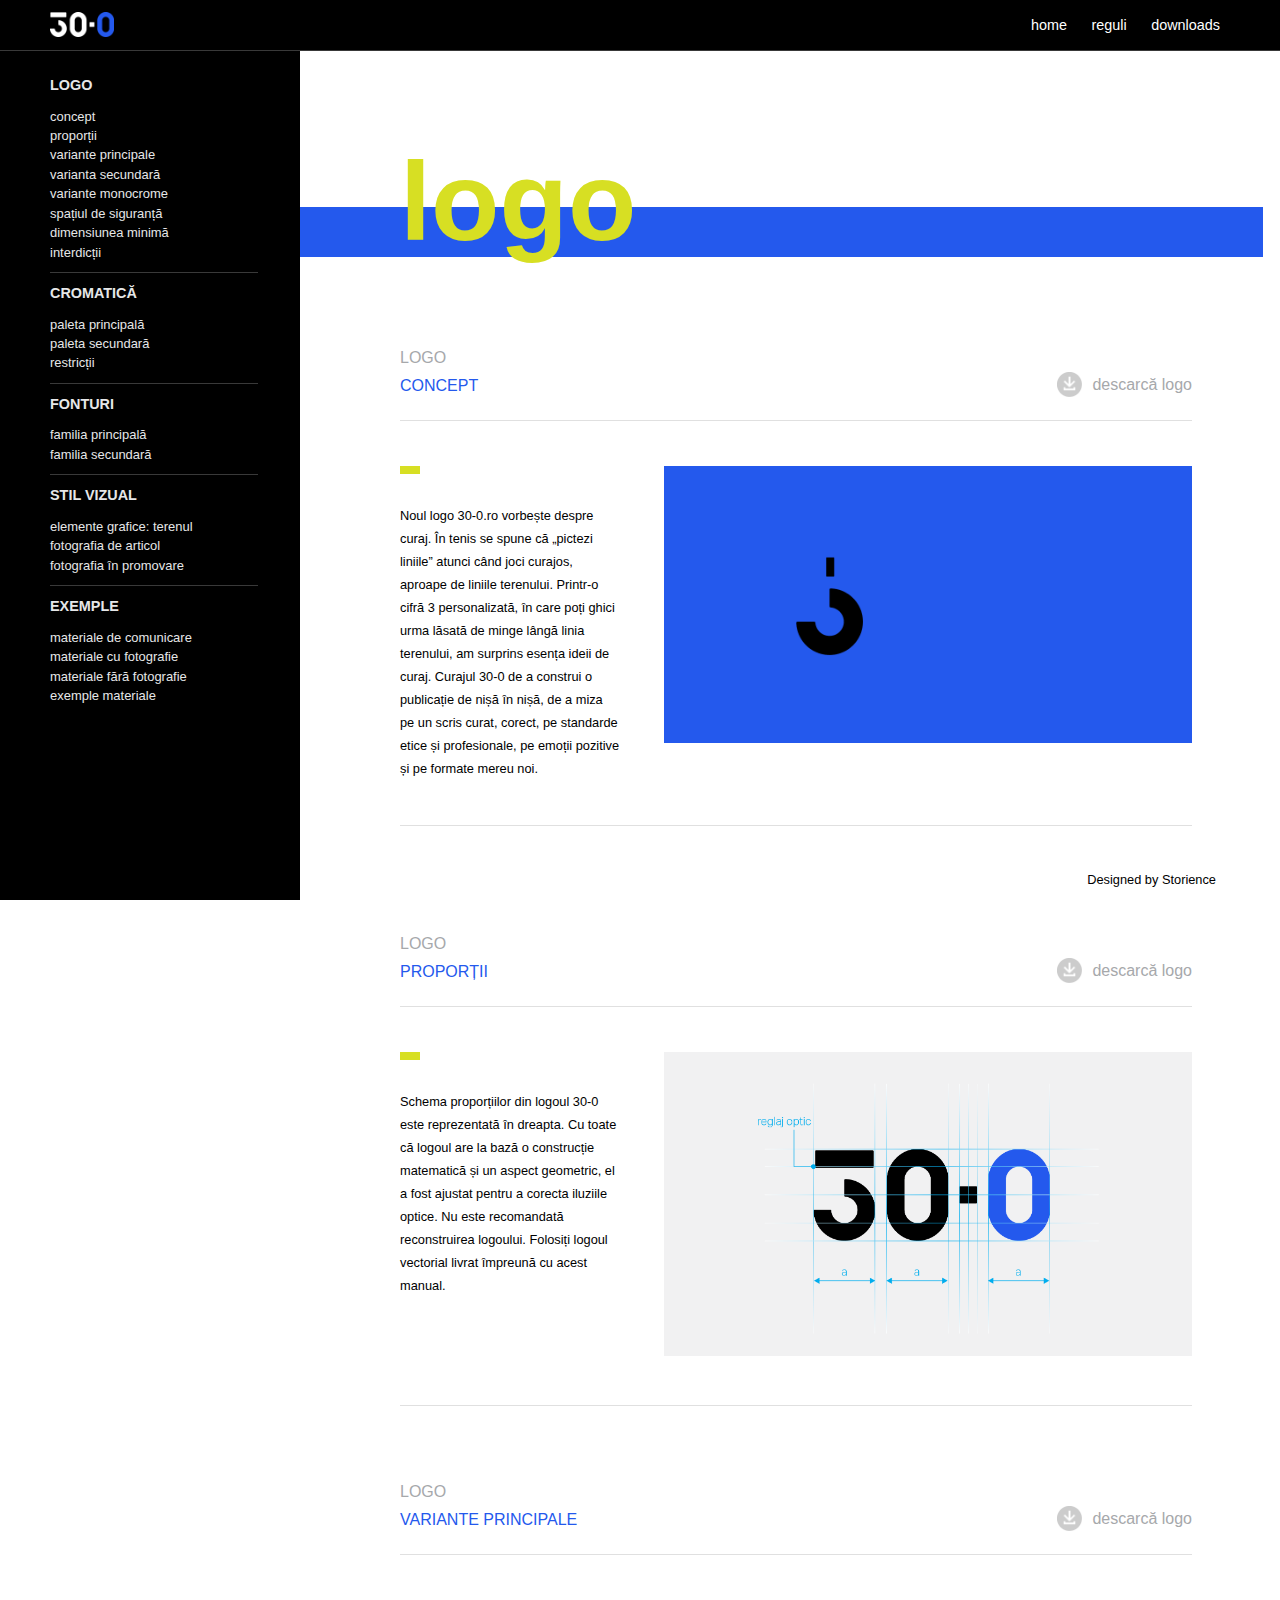
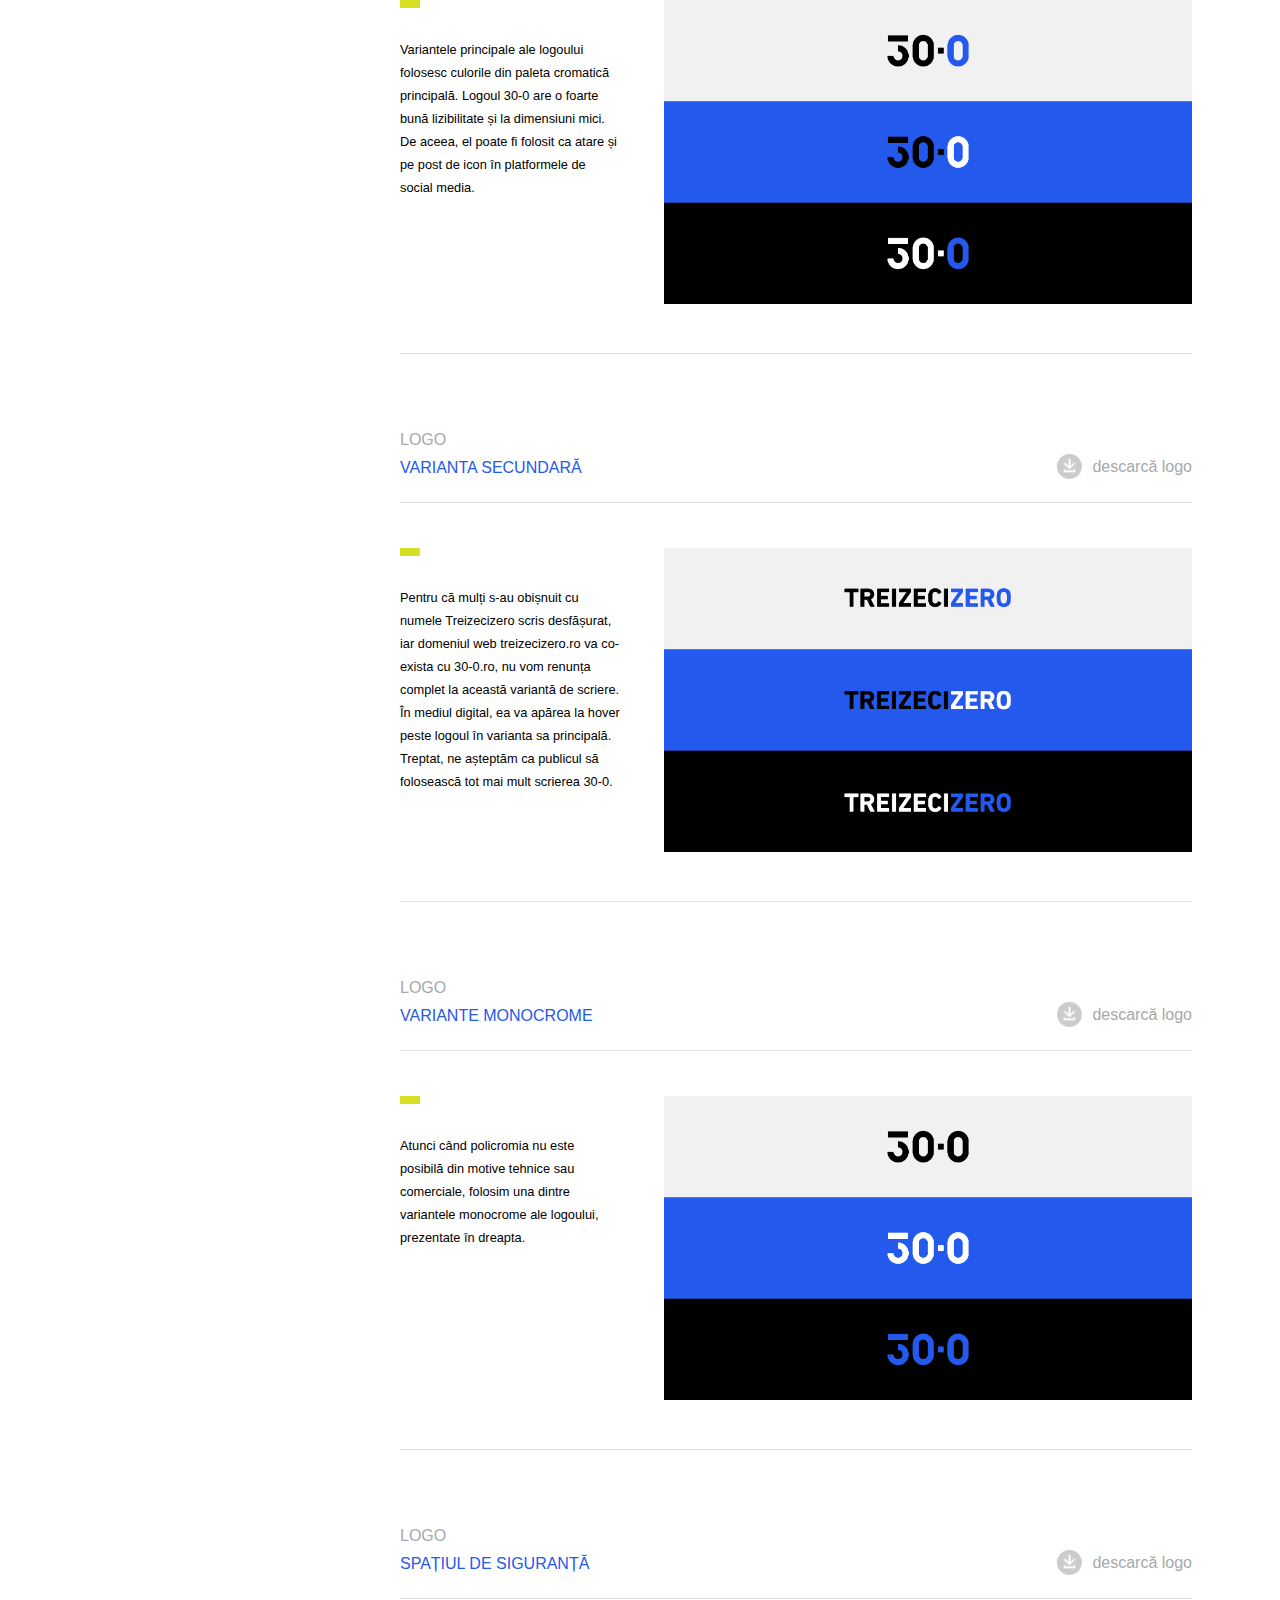
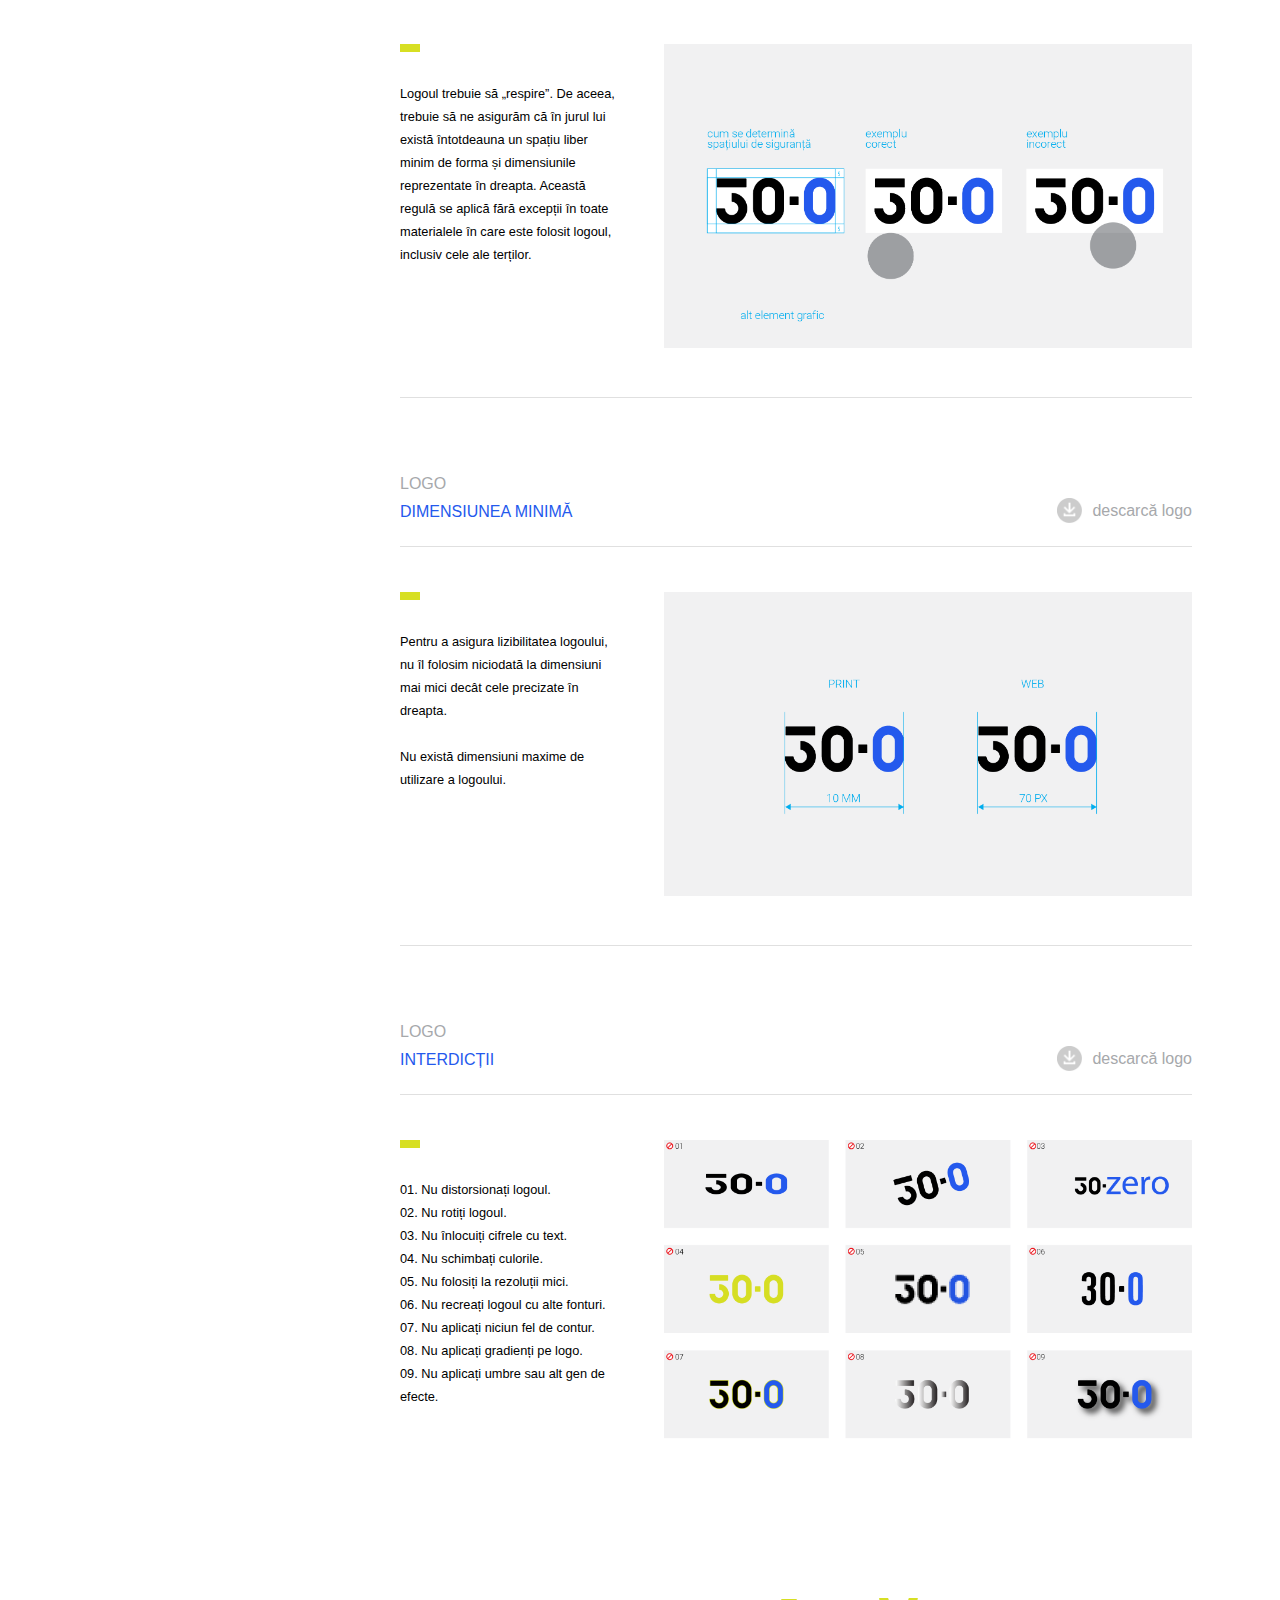
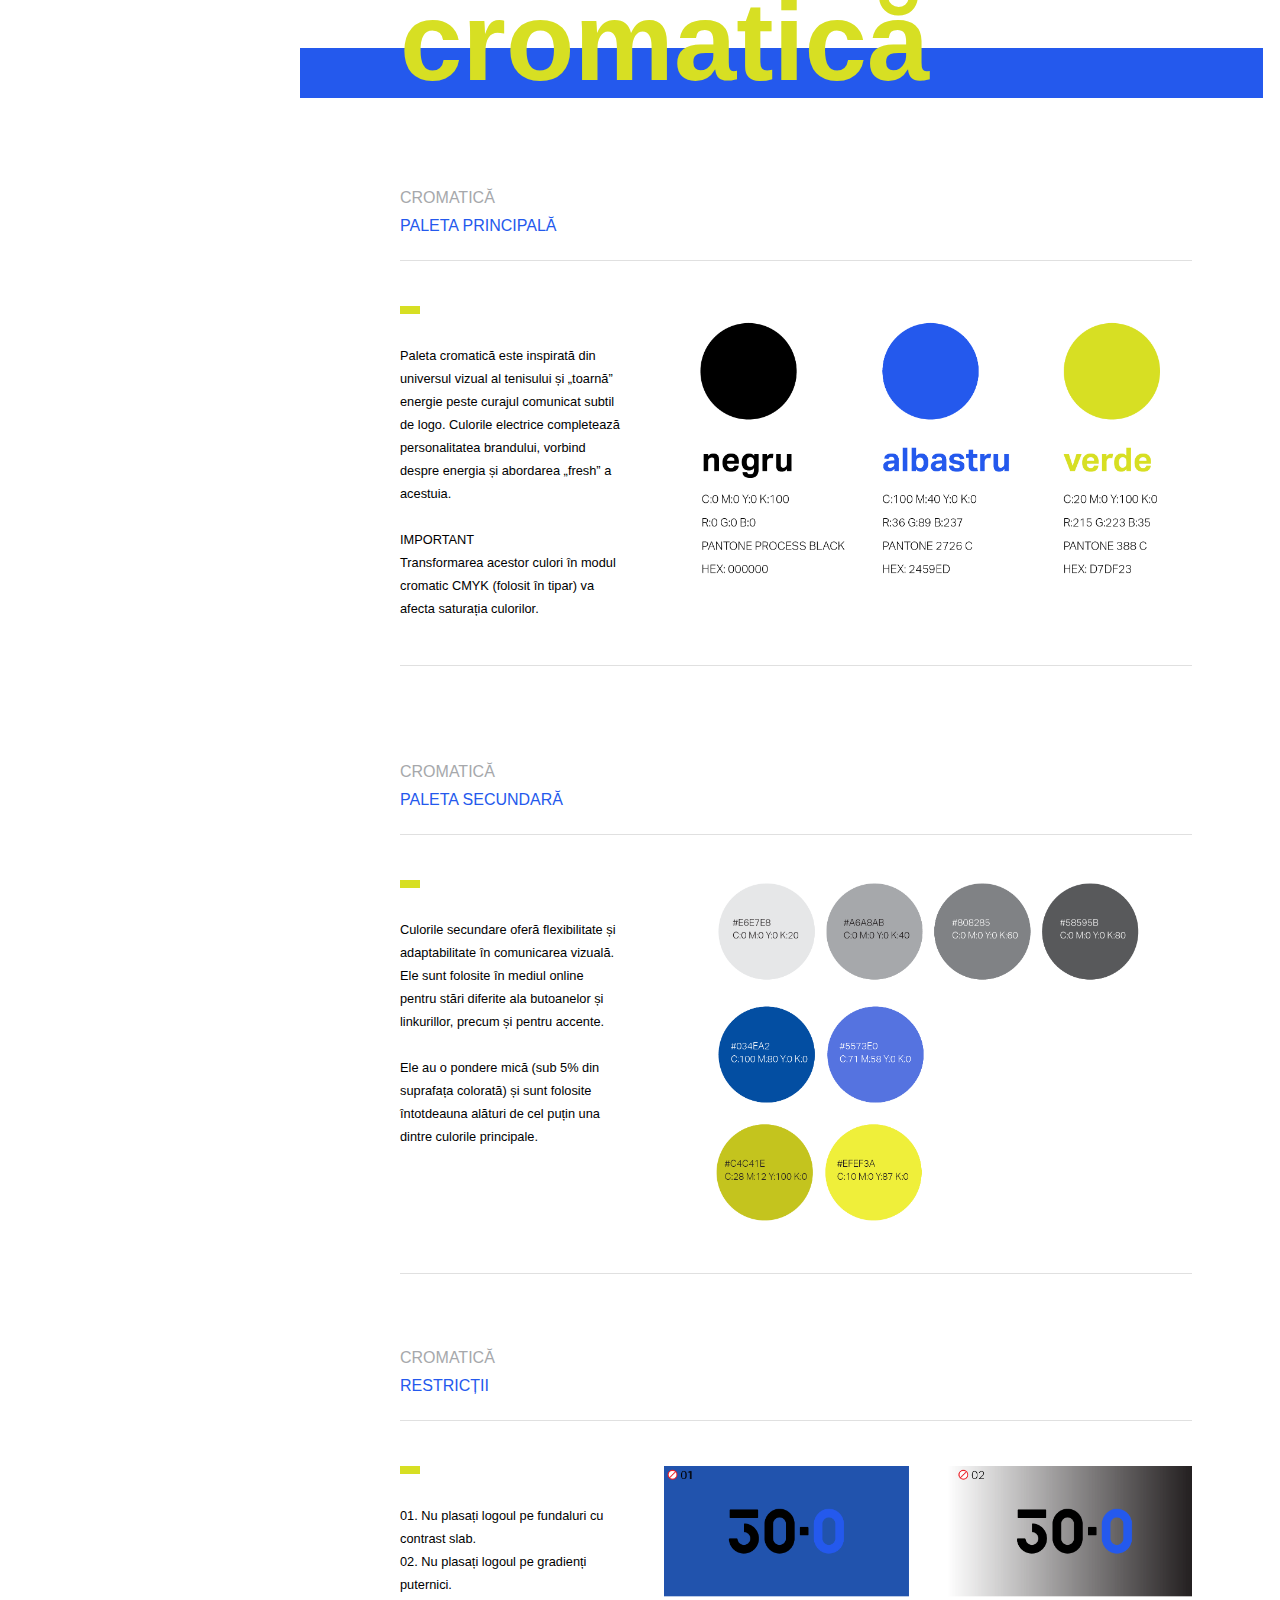
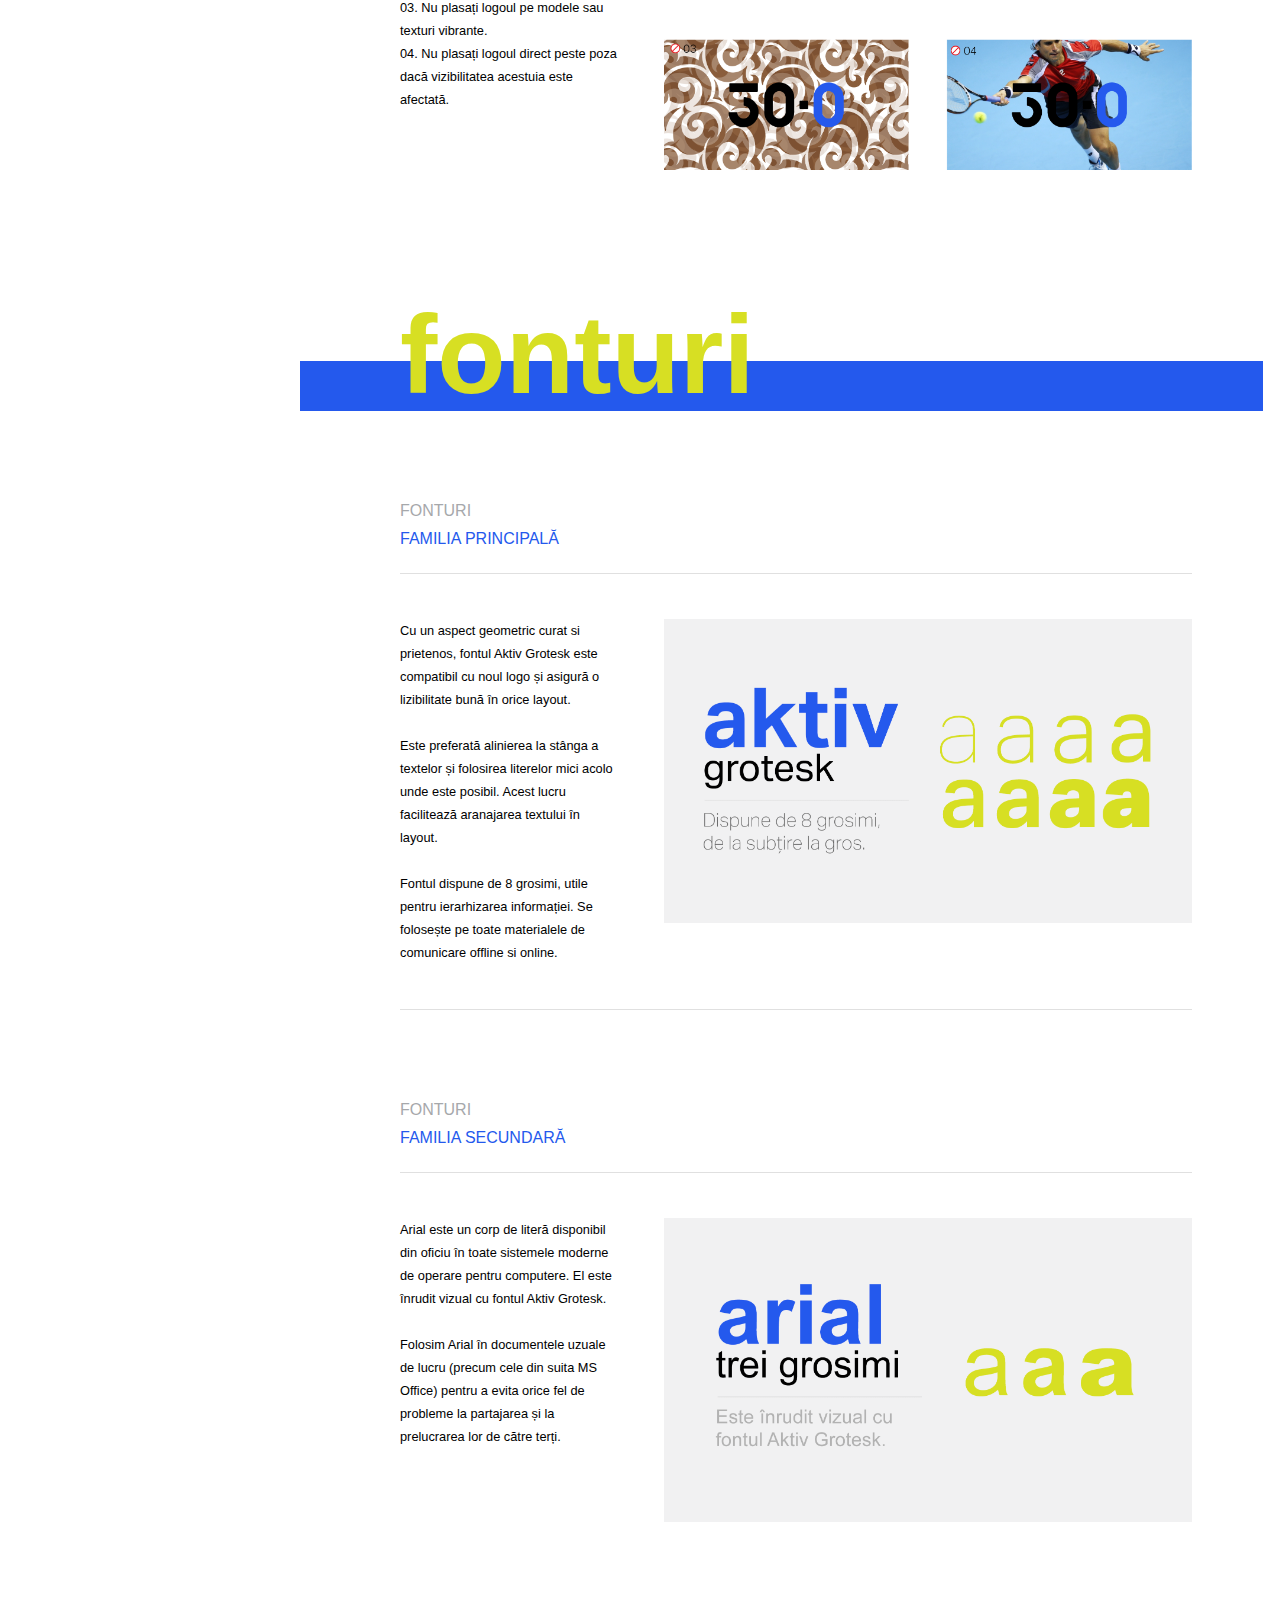
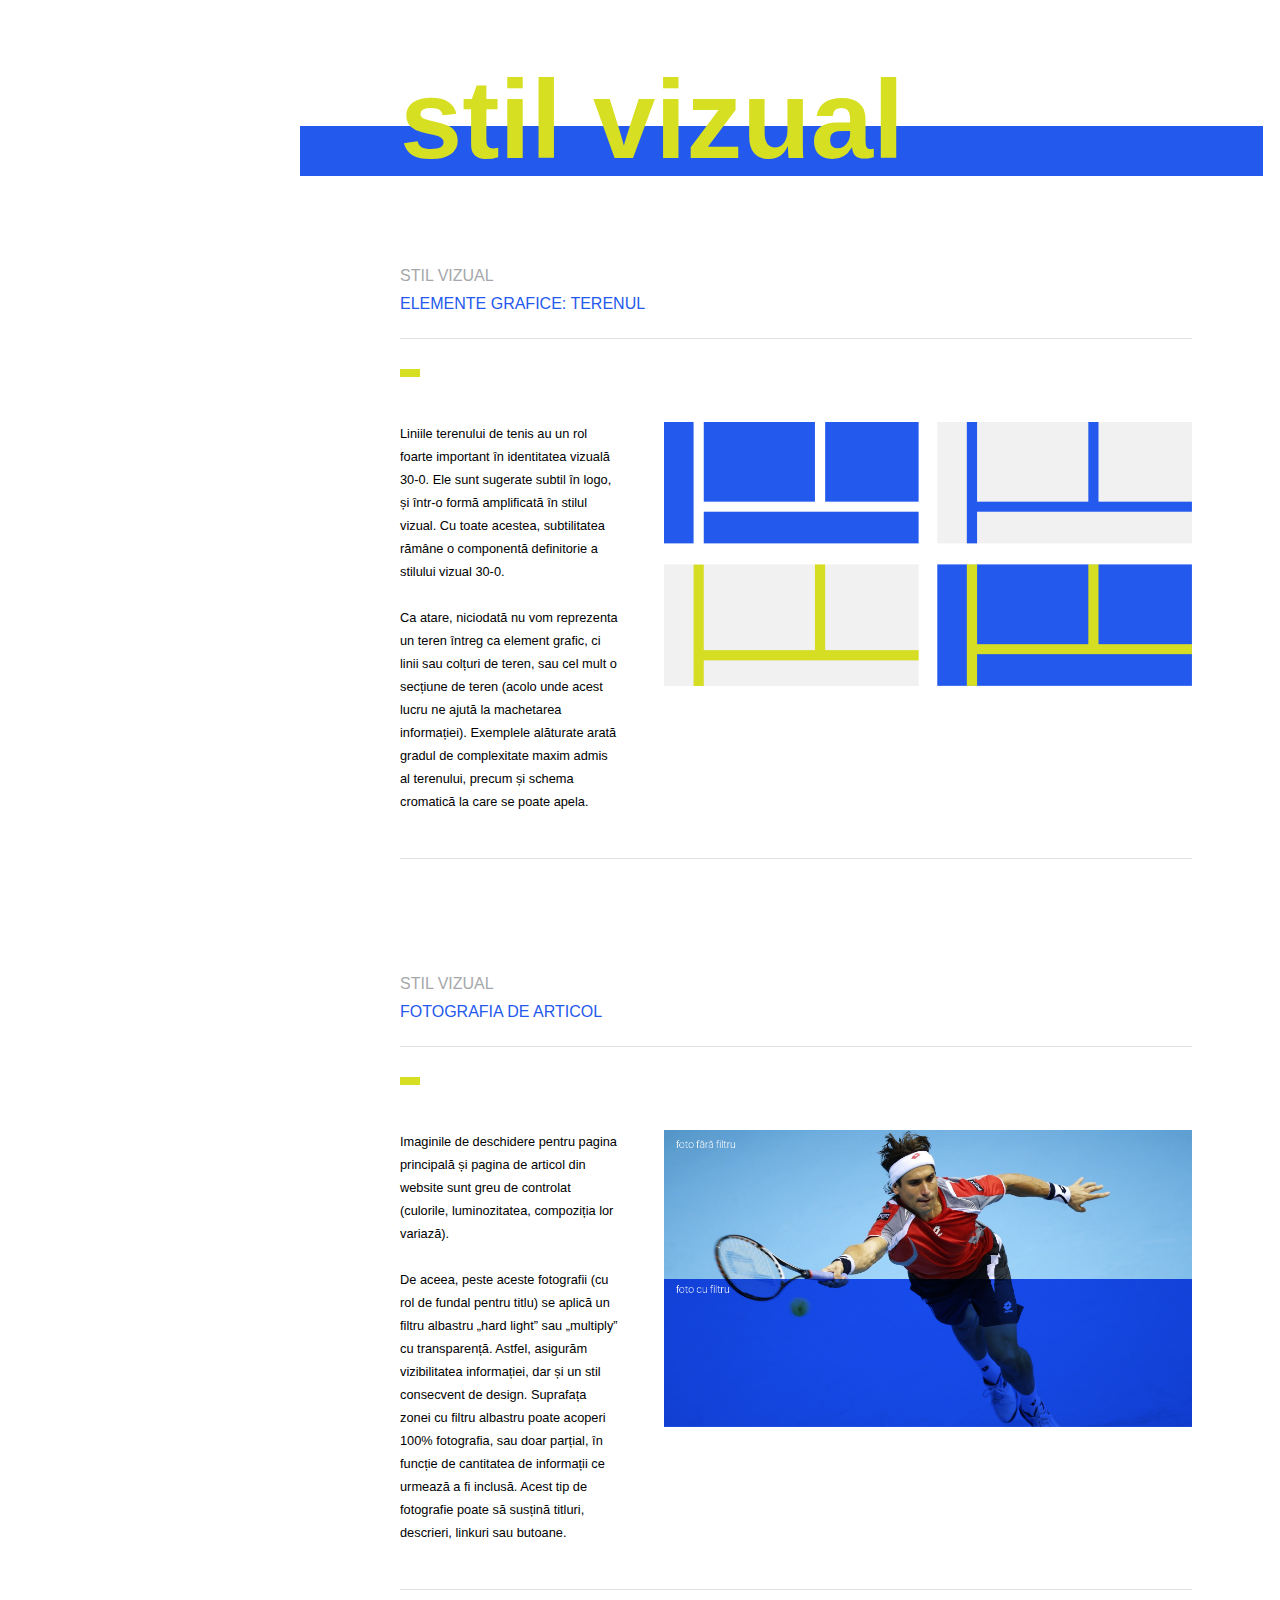
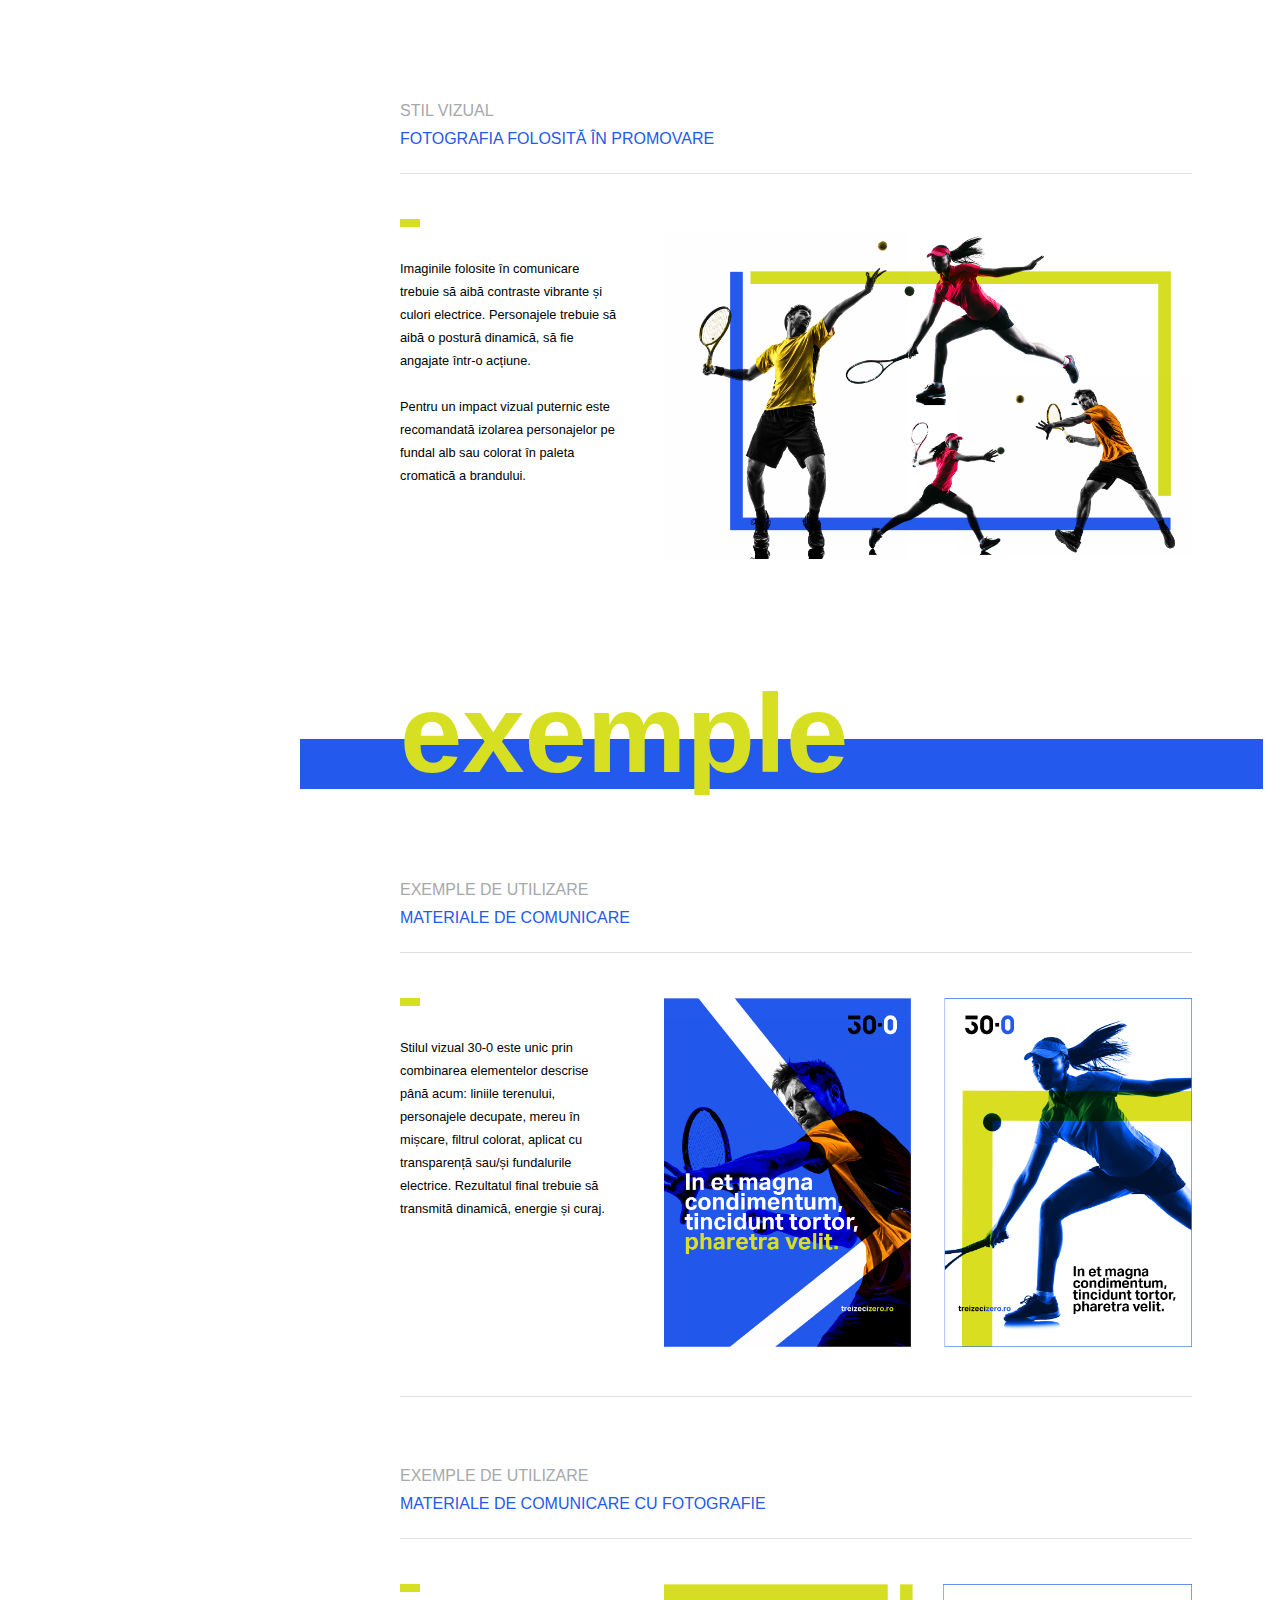
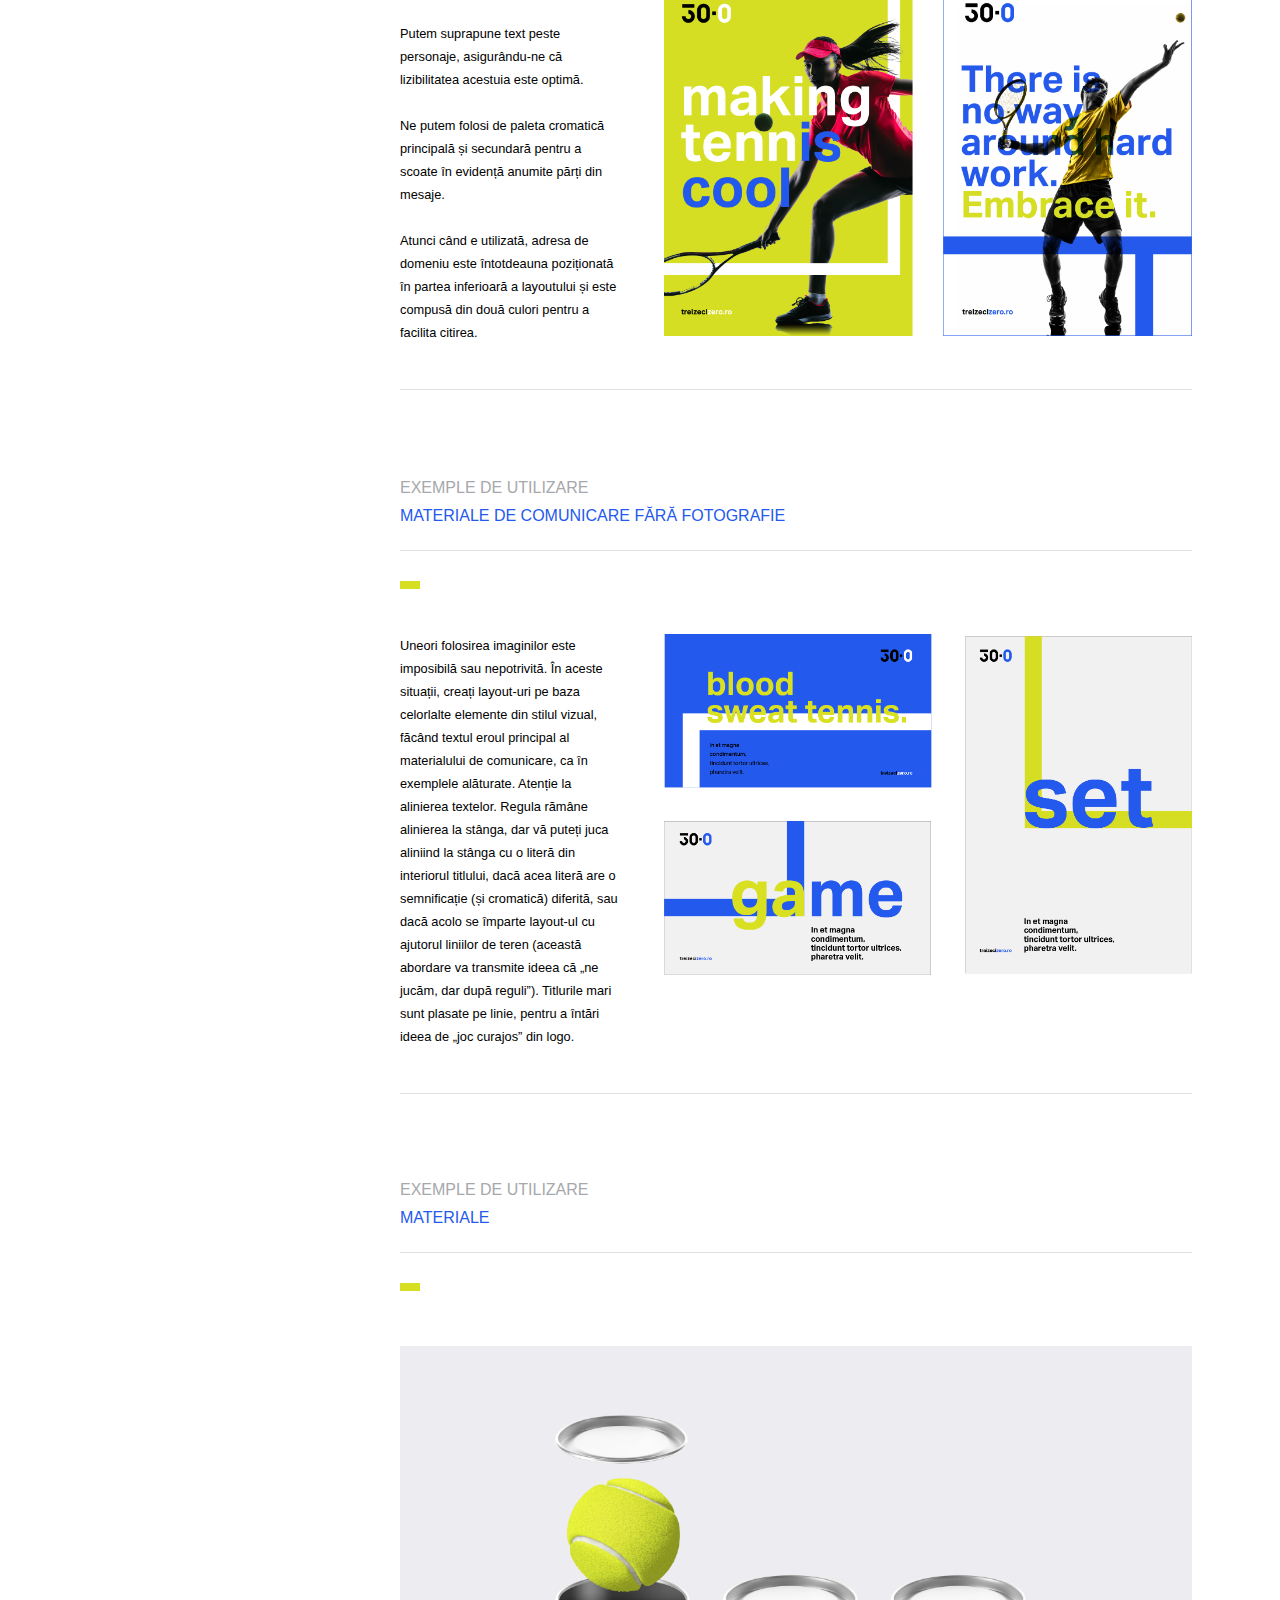
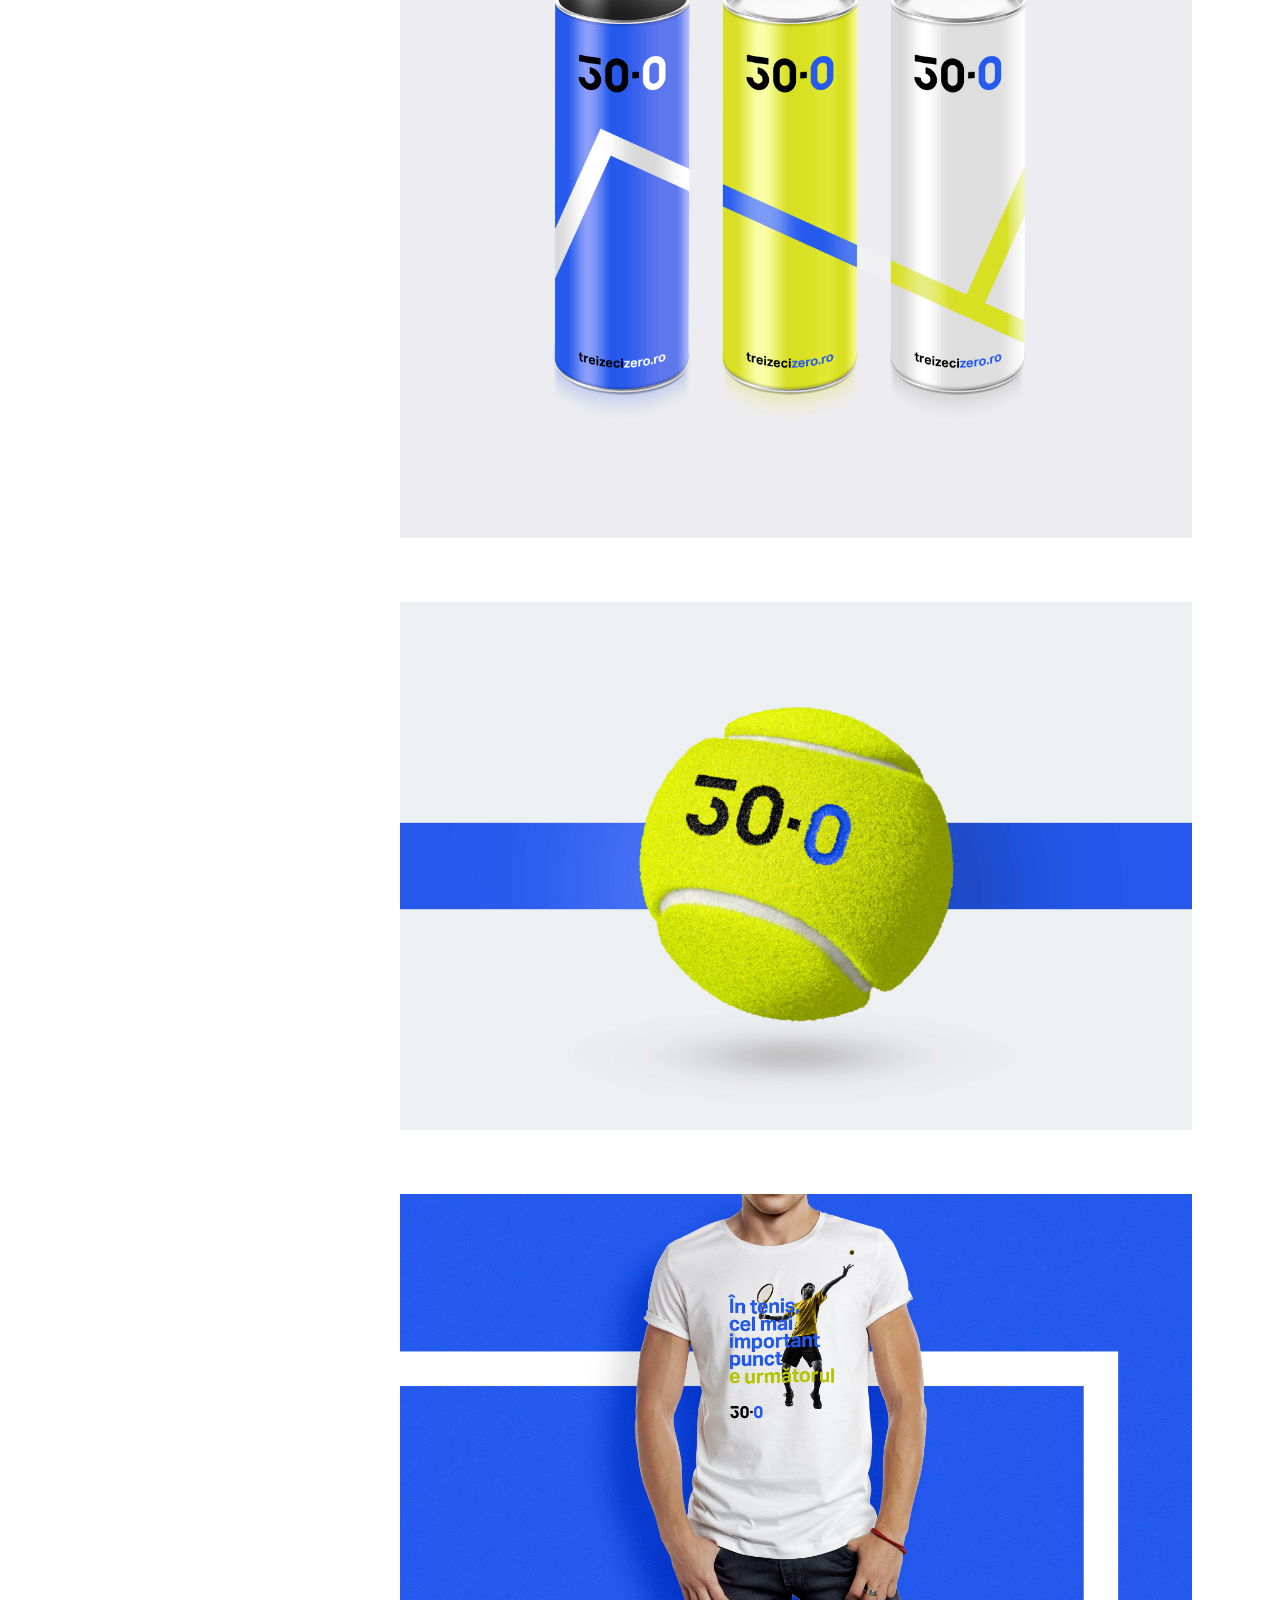
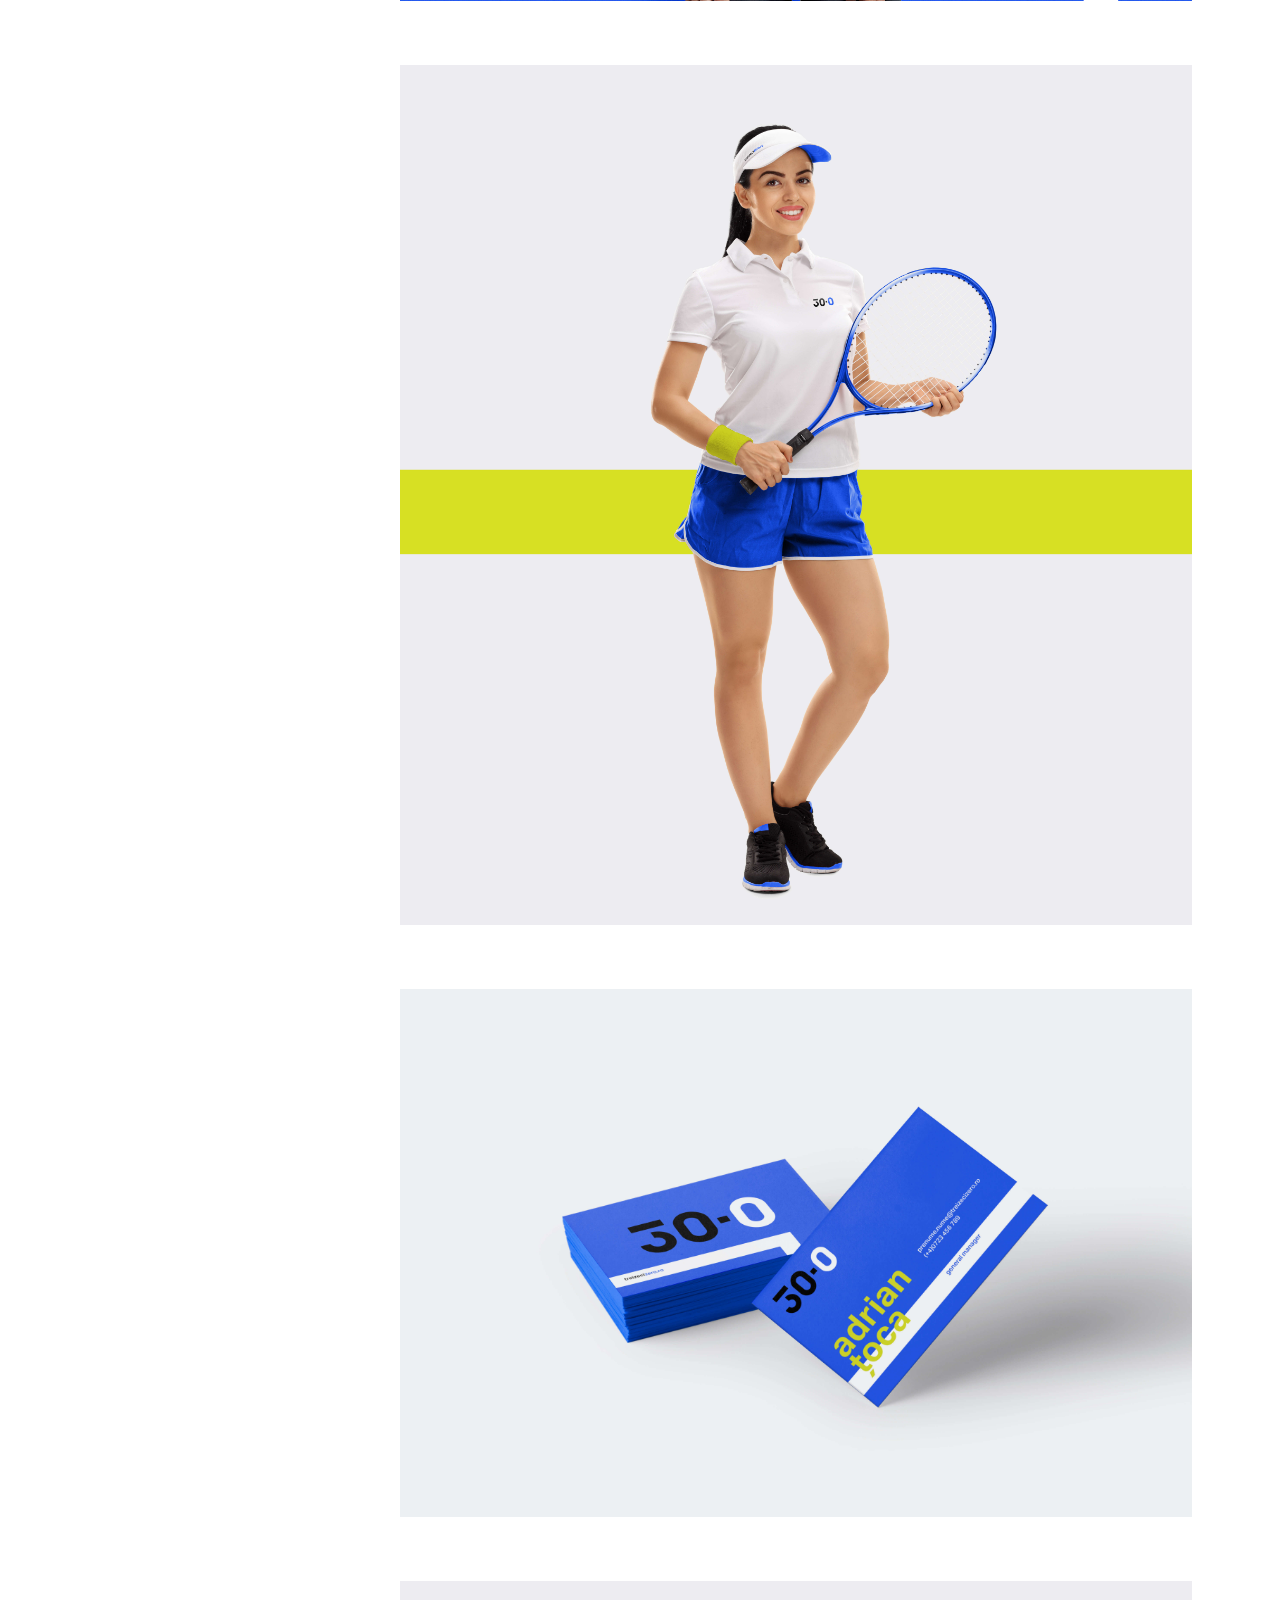
==== commit 83104cee: "Add files via upload" ====
--- a/ghid.html
+++ b/ghid.html
@@ -1,1258 +1,1258 @@
-<!DOCTYPE html>
-<html>
-  <head>
-    <title>Ghid de identitate vizuală pentru 30-0</title>
-    <meta name="description" content="Ghidul de identitate conține regulile de utilizare a logo-ului, culorilor, fonturilor și stilului vizual, și te ajută să le folosești corect și consecvent.">
-    <meta charset="utf-8" name="viewport" content="width=width, initial-scale=1.0; maximum-scale=1.0; user-scalable=0;">
-    <link rel="stylesheet" href="normalize.css">  
-    <link rel="stylesheet" href="main2.css"> 
-   </head>
-  
-  <body class="image-white">
-     <header>
-          <div class="logo-sidebar">
-          <a href="http://30-0.ro" class="logo"><img src="img/Logo_30-0_on_black.png" alt="redirect to 30-0.ro website" height="25" ></a>
-          </div>    
-      
-          <div id="header-nav">
-            <ul>
-              <li><a href="index.html">home</a></li>
-              <li><a href="ghid-reguli.html">reguli</a></li>
-              <li><a href="ghid-downloads.html">downloads</a></li>
-            </ul>
-          </div>   
-     </header> 
-           
-     <div id="wrapper">
-         <div id="wrapper-sidebar">  
-            <div id="navigation" class="scrollbar">
-            
-            <ul>
-
-               <li class="list" href="#LOGO"><a href="#LOGO">LOGO</a></li>
-             
-                  <li class="sublist" href="#concept"><a href="#concept">concept</a></li>
-                  <li class="sublist" href="#proportii"><a href="#proportii" >proporții</a></li>
-                  <li class="sublist" href="#variante-principale"><a href="#variante-principale">variante principale</a></li>
-                  <li class="sublist" href="#varianta-secundara"><a href="#varianta-secundara">varianta secundară</a></li>
-                  <li class="sublist" href="#variante-monocrome"><a href="#variante-monocrome">variante monocrome</a></li>
-                  <li class="sublist" href="#spatiul-de-siguranta"><a href="#spatiul-de-siguranta">spațiul de siguranță</a></li>
-                  <li class="sublist" href="#dimensiunea-minima"><a href="#dimensiunea-minima">dimensiunea minimă</a></li>
-                  <li class="sublist" href="#interdictii"><a href="#interdictii">interdicții</a></li>
-              
-              
-              
-                 <div class="menu-line"></div>
-              
-              <li class="list" href="#CROMATICA"><a href="#CROMATICA">CROMATICĂ</a></li>
-                
-                  <li class="sublist" href="#paleta-principala"><a href="#paleta-principala">paleta principală</a></li>
-                  <li class="sublist" href="#paleta-secundara"><a href="#paleta-secundara">paleta secundară</a></li>
-                  <li class="sublist" href="#restrictii"><a href="#restrictii">restricții</a></li>
-               
-              
-                         
-                 <div class="menu-line"></div>
-              
-              
-              
-              <li class="list" href="#FONTURI"><a href="#FONTURI">FONTURI</a></li>
-                
-                  <li class="sublist" href="#familia-principala"><a href="#familia-principala">familia principală</a></li>
-                  <li class="sublist" href="#familia-secundara"><a href="#familia-secundara">familia secundară </a></li>
-                          
-                         
-                 <div class="menu-line"></div>
-              
-              
-              <li class="list" href="#STIL-VIZUAL"><a href="#STIL-VIZUAL">STIL VIZUAL</a></li>
-            
-                  <li class="sublist" href="#elemente-grafice-terenul"><a href="#elemente-grafice-terenul">elemente grafice: terenul</a></li>
-                  <li class="sublist" href="#fotografia-de-articol"><a href="#fotografia-de-articol">fotografia de articol</a></li>
-
-                  <li class="sublist" href="#fotografia-folosita-in-promovare"><a href="#fotografia-folosita-in-promovare">fotografia în promovare</a></li>
-              
-              
-                 <div class="menu-line"></div>
-              
-              
-              <li class="list" href="#EXEMPLE"><a href="#EXEMPLE">EXEMPLE</a></li>
-                
-                  <li class="sublist" href="#materiale-de-comunicare"><a href="#materiale-de-comunicare">materiale de comunicare</a></li>
-           
-                  <li class="sublist" href="#materiale-cu-fotografie"><a href="#materiale-cu-fotografie">materiale cu fotografie</a></li>
-              
-                  <li class="sublist" href="#materiale-fara-fotografie"><a href="#materiale-fara-fotografie">materiale fără fotografie</a></li>  
-              
-                 <li class="sublist" href="#exemple-materiale"><a href="#exemple-materiale">exemple materiale</a></li>   
-              
-             </ul> 
-  
-           </div> 
-        </div>        
-      </div>    
-
-                
-            
-              
-              
-     
-        
-        
-      
-      
-      
-      
-      
-    <div id="sections">      
-              
-      <div id="LOGO" class="section"  class="separator">
-        
-         
-        <div id="s-logo">
-              <h1-logo>logo</h1-logo>
-
-                  
-           </div>
-       </div>
-      
-
-      
-       <div id="concept" class="section">
-              <div id="move">
-                
-        <div class="TOP"> 
-                
- <div class="TOP-left">
-              <p class="slide-title">LOGO</p>
-                
-              <p class="slide-subtitle">CONCEPT</p>
-
-          </div>
-                
-                
-                
-                 <div class="TOP-right">
-        <a href="img/30-0_pachet_logo.zip"><img src="img/buton download.png" alt="Descarcă pachet de logo-uri 30-0"> <p class="TOP-right">descarcă logo</p></a>               
-                   
-                   
-                 </div>      
-          
-          
-          </div>       
-                
-                
-            <div class="black-line"></div>
-  
-            
-                          
-             <ul id="slide"> 
-              <li class="left">
-              
-                
-                
-                <div class="yellow-line"></div>
-                <p> Noul logo 30-0.ro vorbește despre curaj.
-În tenis se spune că „pictezi liniile” atunci când joci curajos, aproape de liniile terenului. Printr-o cifră 3 personalizată, în care poți ghici urma lăsată de minge lângă linia terenului, am surprins esența ideii de curaj. Curajul 30-0 de a construi o publicație de nișă în nișă, de a miza pe un scris curat, corect, pe standarde etice și profesionale, pe emoții pozitive și pe formate mereu noi.</p>
-              </li>
-        
-               <li class="right">
-                 <a href="img/animatie.gif"><img src="img/animatie.gif" alt="Logo animat 30-0"></a>
-              </li>
-               
-
-              </ul>
-           
-    
-            <div class="end-line"></div> 
-       </div>      
-           </div>   
-     
-  
-      <div id="proportii" class="section">
-              <div id="move">
-                
-                
-           <div class="TOP"> 
-       <div class="TOP-left">  
- 
-              <p class="slide-title">LOGO</p>
-              <p class="slide-subtitle">PROPORȚII</p>
-                    </div>
-                
-                
-                
-                 <div class="TOP-right">
-        <a href="img/30-0_pachet_logo.zip"><img src="img/buton download.png" alt="Descarcă pachet de logo-uri 30-0"> <p class="TOP-right">descarcă logo</p></a>               
-                   
-                   
-             
-          
-          
-          </div>       
-                
-          
-          </div>    
-        
-        <div class="black-line"></div>
-            
-            
-                          
-             <ul id="slide"> 
-              <li class="left">
-              
-                
-                
-                <div class="yellow-line"></div>
-                <p> Schema proporțiilor din logoul 30-0 este reprezentată în dreapta. Cu toate că logoul are la bază o construcție matematică și un aspect geometric, el a fost ajustat pentru a corecta iluziile optice. Nu este recomandată reconstruirea logoului. Folosiți logoul vectorial livrat împreună cu acest manual.</p>
-              </li>
-        
-               <li class="right">
-                 <a href="img/logo_proportii3.png"><img src="img/logo_proportii3.png" alt="Proporțiile logo-ului 30-0"></a>
-              </li>
-              </ul>
-                 
-    <div class="end-line"></div>
-       </div>
-       </div>
-         
-        
-       <div id="variante-principale" class="section">
-         <div id="move">     
-                 
-           <div class="TOP"> 
-       <div class="TOP-left">  
- 
-              <p class="slide-title">LOGO</p>
-              <p class="slide-subtitle">VARIANTE PRINCIPALE</p>
-         
-           
-                               </div>
-                
-                
-                
-                 <div class="TOP-right">
-        <a href="img/30-0_pachet_logo.zip"><img src="img/buton download.png" alt="Descarcă pachet de logo-uri 30-0"> <p class="TOP-right">descarcă logo</p></a>               
-                   
-                   
-             
-          
-          
-          </div>       
-                
-          
-          </div>    
-        
-           
-           
-           <div class="black-line"></div>
-            
-            
-                          
-             <ul id="slide"> 
-              <li class="left">
-              
-                
-                
-                <div class="yellow-line"></div>
-                <p> Variantele principale ale logoului folosesc culorile din paleta cromatică principală. Logoul 30-0 are o foarte bună lizibilitate și la dimensiuni mici. De aceea, el poate fi folosit ca atare și pe post de icon în platformele de social media.</p>
-              </li>
-        
-               <li class="right">
-                 <a href="img/logo_variante-principale.png"><img src="img/logo_variante-principale.png" alt="Variantele principale ale logo-ului 30-0"></a>
-              </li>
-              </ul>
-       
-      <div class="end-line"></div>
-       </div>      
-       </div>      
-      
-         
-      
-       <div id="varianta-secundara" class="section">
-              <div id="move">
-                  
-           <div class="TOP"> 
-       <div class="TOP-left">  
-         
-              <p class="slide-title">LOGO</p>
-              <p class="slide-subtitle">VARIANTA SECUNDARĂ</p>
-     
-         
-                   
-                               </div>
-                
-                
-                
-                 <div class="TOP-right">
-        <a href="img/30-0_pachet_logo.zip"><img src="img/buton download.png" alt="Descarcă pachet de logo-uri 30-0"> <p class="TOP-right">descarcă logo</p></a>               
-                   
-                   
-             
-          
-          
-          </div>       
-                
-          
-          </div>    
-        
-           
-         
-         
-         
-         <div class="black-line"></div>
-            
-            
-                          
-             <ul id="slide"> 
-              <li class="left">
-              
-                
-                
-                <div class="yellow-line"></div>
-                <p> Pentru că mulți s-au obișnuit cu numele Treizecizero scris desfășurat, iar domeniul web treizecizero.ro va co-exista cu 30-0.ro, nu vom renunța complet la această variantă de scriere. În mediul digital, ea va apărea la hover peste logoul în varianta sa principală. Treptat, ne așteptăm ca publicul să folosească tot mai mult scrierea 30-0.</p>
-              </li>
-        
-               <li class="right">
-                 <a href="img/logo_varianta-secundara.png"><img src="img/logo_varianta-secundara.png" alt="Varianta secundară a logo-ului 30-0"></a>
-              </li>
-              </ul>
-       
-                <div class="end-line"></div>
-       </div>            
-       </div>  
-
-      
-      <div id="variante-monocrome" class="section">
-              <div id="move">
-                
-                
-                                 
-           <div class="TOP"> 
-       <div class="TOP-left">  
- 
-              <p class="slide-title">LOGO</p>
-              <p class="slide-subtitle">VARIANTE MONOCROME</p>
-                
-                
-                
-                  
-                               </div>
-                
-                
-                
-                 <div class="TOP-right">
-        <a href="img/30-0_pachet_logo.zip"><img src="img/buton download.png" alt="Descarcă pachet de logo-uri 30-0"> <p class="TOP-right">descarcă logo</p></a>               
-                   
-                   
-             
-          
-          
-          </div>       
-                
-          
-          </div>    
-        
-                   
-                
-                
-                
-                
-            <div class="black-line"></div>
-            
-            
-                          
-             <ul id="slide"> 
-              <li class="left">
-              
-                
-                
-                <div class="yellow-line"></div>
-                <p> Atunci când policromia nu este posibilă din motive tehnice sau comerciale, folosim una dintre variantele monocrome ale logoului, prezentate în dreapta.</p>
-              </li>
-        
-               <li class="right">
-                 <a href="img/logo_variante-monocrome.png"><img src="img/logo_variante-monocrome.png" alt="Variantele monocrome ale logo-ului 30-0"></a>
-              </li>
-              </ul>
-       
-             <div class="end-line"></div>
-       </div>            
-      
-        </div>   
-               
-      
-      <div id="spatiul-de-siguranta" class="section">
-              <div id="move">
- 
-                
-                                 
-           <div class="TOP"> 
-       <div class="TOP-left">  
-         
-         
-              <p class="slide-title">LOGO</p>
-              <p class="slide-subtitle">SPAȚIUL DE SIGURANȚĂ</p>
-         
-         
-         
-         
-         
-                         
-                
-                
-                  
-                               </div>
-                
-                
-                
-                 <div class="TOP-right">
-        <a href="img/30-0_pachet_logo.zip"><img src="img/buton download.png" alt="Descarcă pachet de logo-uri 30-0"> <p class="TOP-right">descarcă logo</p></a>               
-                   
-                   
-             
-          
-          
-          </div>       
-                
-          
-          </div>    
-                
-                
-                
-            <div class="black-line"></div>
-            
-            
-                          
-             <ul id="slide"> 
-              <li class="left">
-              
-                
-                
-                <div class="yellow-line"></div>
-                <p> Logoul trebuie să „respire”. De aceea, trebuie să ne asigurăm că în jurul lui există întotdeauna un spațiu liber minim de forma și dimensiunile reprezentate în dreapta. Această regulă se aplică fără excepții în toate materialele în care este folosit logoul, inclusiv cele ale terților.</p>
-              </li>
-        
-               <li class="right">
-                 <a href="img/logo_spatiul-de-siguranta.png"><img src="img/logo_spatiul-de-siguranta.png" alt="Spațiul de siguranță în jurul logo-ului 30-0"></a>
-              </li>
-              </ul>
-       
-       <div class="end-line"></div>
-      
-       </div>            
-         </div>            
-      
-      
-      
-        
-       <div id="dimensiunea-minima" class="section">
-              <div id="move">
-        
-        
- 
-                
-                                 
-           <div class="TOP"> 
-       <div class="TOP-left">  
-         
-         
-              <p class="slide-title">LOGO</p>
-              <p class="slide-subtitle">DIMENSIUNEA MINIMĂ</p>
-   
-                
-                         
-                
-                
-                  
-                               </div>
-                
-                
-                
-                 <div class="TOP-right">
-        <a href="img/30-0_pachet_logo.zip"><img src="img/buton download.png" alt="Descarcă pachet de logo-uri 30-0"> <p class="TOP-right">descarcă logo</p></a>               
-                   
-                   
-             
-          
-          
-          </div>       
-                
-          
-          </div>           
-                
-                
-                
-                <div class="black-line"></div>
-            
-            
-                          
-             <ul id="slide"> 
-              <li class="left">
-              
-                
-                
-                <div class="yellow-line"></div>
-                <p>Pentru a asigura lizibilitatea logoului, nu îl folosim niciodată la dimensiuni mai mici decât cele precizate în dreapta.<br><br>
-              
-              Nu există dimensiuni maxime de utilizare a logoului.</p>
-              </li>
-        
-               <li class="right">
-                 <a href="img/logo_dimensiunea-minima2.png"><img src="img/logo_dimensiunea-minima2.png" alt="Dimensiunea minimă a logo-ului 30-0"></a>
-              </li>
-              </ul>
-                    
-                <div class="end-line"></div>
-       </div>
-        </div>
-      
-      
-
-            <div id="interdictii" class="section">
-              <div id="move">
- 
-                
-                
-                
-                                 
-           <div class="TOP"> 
-       <div class="TOP-left">  
-         
-         
-              <p class="slide-title">LOGO</p>
-              <p class="slide-subtitle">INTERDICȚII</p>
-         
-         
-         
-                    
-                         
-                
-                
-                  
-                               </div>
-                
-                
-                
-                 <div class="TOP-right">
-        <a href="img/30-0_pachet_logo.zip"><img src="img/buton download.png" alt="Descarcă pachet de logo-uri 30-0"> <p class="TOP-right">descarcă logo</p></a>               
-                   
-                   
-             
-          
-          
-          </div>       
-                
-          
-          </div>           
-                
-                
-                
-                
-            <div class="black-line"></div>
-            
-            
-                          
-             <ul id="slide"> 
-              <li class="left">
-              
-                
-                
-                <div class="yellow-line"></div>
-               
-               <p> 01. Nu distorsionați logoul. <br>
- 02. Nu rotiți logoul. <br>
-03. Nu înlocuiți cifrele cu text. <br>
-  04. Nu schimbați culorile. <br>
- 05. Nu folosiți la rezoluții mici. <br>
-06. Nu recreați logoul cu alte fonturi. <br>
-  07. Nu aplicați niciun fel de contur. <br>
- 08. Nu aplicați gradienți pe logo.<br>
- 09. Nu aplicați umbre sau alt gen de efecte.</p>
-              
-             
-               <li class="right">
-                 <a href="img/logo_interdictii3.png"><img src="img/logo_interdictii3.png" alt="Interdicții de utilizare a logo-ului 30-0"></a>
-              </li>
-              </ul>
-               
-       </div>  
- </div>
-      
-      
-      
-        <div id="CROMATICA" class="section"  class="separator">
-        
-        
-         
-        <div id="s-cromatica">
-              <h1-cromatica>cromatică</h1-cromatica>
-
-       
-           </div>
-       
-      
-       </div>    
-      
-      
-      
-            
-                          
-
-      
-      
-      
-      
-        
-                
-                
-                
-      
-      
-               
-        
-              <div id="paleta-principala" class="section">
-  
-                
-                
-              <div id="move">
- 
-              <p class="slide-title">CROMATICĂ</p>
-              <p class="slide-subtitle">PALETA PRINCIPALĂ</p>
-            <div class="black-line"></div>
-            
-            
-                          
-             <ul id="slide"> 
-              <li class="left">
-              
-                
-                
-                <div class="yellow-line"></div>
-               <p> Paleta cromatică este inspirată din universul vizual al tenisului și „toarnă” energie peste curajul comunicat subtil de logo. Culorile electrice completează personalitatea brandului, vorbind despre energia și abordarea „fresh” a acestuia.  <br> <br> IMPORTANT <br> Transformarea acestor culori în modul cromatic CMYK (folosit în tipar) va afecta saturația culorilor.</p>
-              </li>
-        
-               <li class="right">
-                 <a href="img/cromatica_paleta-principala3.png"><img src="img/cromatica_paleta-principala3.png" alt="Paleta principală de culori pentru logo-ul 30-0"></a>
-              </li>
-              </ul>
-       
-            <div class="end-line"></div>
-      
-       </div>   
-       </div>      
-      
-      
-      
-      
-      
-      
-      
-      
-      
-               
-      
-              <div id="paleta-secundara" class="section">
-              <div id="move">
- 
-              <p class="slide-title">CROMATICĂ</p>
-              <p class="slide-subtitle">PALETA SECUNDARĂ</p>
-            <div class="black-line"></div>
-            
-            
-                          
-             <ul id="slide"> 
-              <li class="left">
-              
-                
-                
-                <div class="yellow-line"></div>
-                <p> Culorile secundare oferă flexibilitate și adaptabilitate în comunicarea vizuală. Ele sunt folosite în mediul online pentru stări diferite ala butoanelor și linkurillor, precum și pentru accente. <br><br>
-
-Ele au o pondere mică (sub 5% din suprafața colorată) și sunt folosite întotdeauna alături de cel puțin una dintre culorile principale.</p>
-              </li>
-        
-               <li class="right">
-                 <a href="img/cromatica_paleta-secundara-2.png"><img src="img/cromatica_paleta-secundara-2.png" alt="Paleta secundară de culori pentru logo-ul 30-0"></a>
-              </li>
-              </ul>
-                   
-            <div class="end-line"></div>
-      
-       </div>   
-       </div>      
-         
-           <div id="restrictii" class="section">
-              <div id="move">
- 
-              <p class="slide-title">CROMATICĂ</p>
-              <p class="slide-subtitle">RESTRICȚII</p>
-            <div class="black-line"></div>
-            
-            
-                          
-             <ul id="slide"> 
-              <li class="left">
-              
-                
-                
-                <div class="yellow-line"></div>
-                <p> 01. Nu plasați logoul pe fundaluri cu contrast slab.<br>
-02. Nu plasați logoul pe gradienți  puternici.<br>
-03. Nu plasați logoul pe modele sau texturi vibrante.<br>
-04. Nu plasați logoul direct peste poza dacă vizibilitatea acestuia este afectată.</p>
-              </li>
-        
-               <li class="right">
-                 <a href="img/cromatica_restrictii4.png"><img src="img/cromatica_restrictii4.png" alt="Restricții de cromatică pentru utilizarea logo-ului 30-0"></a>
-              </li>
-              </ul>
-                   
-       </div>    
-      </div>      
-      
-     
-      
-              <div id="FONTURI" class="section"  class="separator">
-        
-        
-        <div id="s-fonturi">
-              <h1-fonturi>fonturi</h1-fonturi>
-
-                    
-           </div>
-       </div>    
-      
-      
-      
-            <div id="familia-principala" class="section">
-              <div id="move">
- 
-                
-                                 
-           <div class="TOP"> 
-       <div class="TOP-left">  
-         
-         
-              <p class="slide-title">FONTURI</p>
-              <p class="slide-subtitle">FAMILIA PRINCIPALĂ</p>
-                
-                
-        </div>
-   
-          
-       </div>           
-                
-      
-      
-      
-      
-            <div class="black-line"></div>
-            
-            
-                          
-             <ul id="slide"> 
-      
-                 <li class="left">
-               <p>Cu un aspect geometric curat si prietenos, fontul Aktiv Grotesk este compatibil cu noul logo și asigură o lizibilitate bună în orice layout. <br><br>
-Este preferată alinierea la stânga a textelor și folosirea literelor mici acolo unde este posibil. Acest lucru facilitează aranajarea textului în layout. <br><br>
-Fontul dispune de 8 grosimi, utile pentru ierarhizarea informației. Se folosește pe toate materialele de comunicare offline si online. </p>
-               
-                  
-
-              </li>
-        
-               <li class="right">
- <a href="img/fonturi_aktiv.png"><img src="img/fonturi_aktiv.png" alt="Familia principală de fonturi, Aktiv Grotesk"></a>
-
-               
-               </li>           
-               
-               
-             
-               
-               
-               
-               
-               
-               
-               
-               
-              </ul>
-    
-           <div class="end-line"></div>     
-       </div>      
-         </div>  
-     
-          <div id="familia-secundara" class="section">
-              <div id="move">
- 
-                
-                
-                                 
-           <div class="TOP"> 
-       <div class="TOP-left">  
-         
-         
-         
-              <p class="slide-title">FONTURI</p>
-              <p class="slide-subtitle">FAMILIA SECUNDARĂ </p>
-         
-         
-                        
-                
-                
-                  
-                               </div>
-                
-                
-
-          
-          </div>           
-                
-      
-                
-                
-                
-            <div class="black-line"></div>
-            
-            
-                          
-             <ul id="slide"> 
-           
-               
-                     <li class="left">
-               <p>Arial este un corp de literă disponibil din oficiu în toate sistemele moderne de operare pentru computere. El este înrudit vizual cu fontul Aktiv Grotesk. <br><br>
-Folosim Arial în documentele uzuale de lucru (precum cele din suita MS Office) pentru a evita orice fel de probleme la partajarea și la prelucrarea lor de către terți. </p>
-               
-                  
-
-              </li>
-        
-               <li class="right">
- <a href="img/fonturi_arial.png"><img src="img/fonturi_arial.png" alt="Familia secundară de fonturi, Arial"></a>
-               </li>                    
-               
-               
-               
-               
-               
-               
-               
-               
-               
-              </ul>
-                   
-       
-         </div>     
-       </div>      
-      
-      
-          <div id="STIL-VIZUAL" class="section"  class="separator">
-        
-         
-        <div id="s-stil">
-              <h1-stil>stil vizual</h1-stil>
-
-       
-           </div>
-       </div>   
-      
-   
-      
-           <div id="elemente-grafice-terenul" class="section">
-           <div id="move">   
- 
-              <p class="slide-title">STIL VIZUAL</p>
-              <p class="slide-subtitle">ELEMENTE GRAFICE: TERENUL</p>
-            <div class="black-line"></div>
-            
-              <div class="yellow-line"></div>
-                          
-             <ul id="slide"> 
-              <li class="left">
-              
-                
-                
-              
-                <p>Liniile terenului de tenis au un rol foarte important în identitatea vizuală 30-0. Ele sunt sugerate subtil în logo, și într-o formă amplificată în stilul vizual. Cu toate acestea, subtilitatea rămâne o componentă definitorie a stilului vizual 30-0. <br><br>
-
-Ca atare, niciodată nu vom reprezenta un teren întreg ca element grafic, ci linii sau colțuri de teren, sau cel mult o secțiune de teren (acolo unde acest lucru ne ajută la machetarea informației). Exemplele alăturate arată gradul de complexitate maxim admis al terenului, precum și schema cromatică la care se poate apela.</p>
-              </li>
-        
-               <li class="right">
-                 <a href="img/stil_vizual_elemente-grafice-terenul.png"><img src="img/stil_vizual_elemente-grafice-terenul.png" alt="Stilul vizual 30-0: elemente grafice (terenul)"></a>
-              </li>
-              </ul>
-              
-                <div class="end-line"></div>    
-       
-       </div> 
-       </div>      
-  
-            <div id="fotografia-de-articol" class="section">
-           <div id="move">   
- 
-              <p class="slide-title">STIL VIZUAL</p>
-              <p class="slide-subtitle">FOTOGRAFIA DE ARTICOL</p>
-            <div class="black-line"></div>
-            
-            
-               <div class="yellow-line"></div>           
-             <ul id="slide"> 
-              <li class="left">
-              
-                
-                
-                
-                <p>Imaginile de deschidere pentru pagina principală și pagina de articol din website sunt greu de controlat (culorile, luminozitatea, compoziția lor variază). <br><br>
-                  
-De aceea, peste aceste fotografii (cu rol de fundal pentru titlu) se aplică un filtru albastru „hard light” sau „multiply” cu transparență. Astfel, asigurăm vizibilitatea informației, dar și un stil consecvent de design. Suprafața zonei cu filtru albastru poate acoperi 100% fotografia, sau doar parțial, în funcție de cantitatea de informații ce urmează a fi inclusă. Acest tip de fotografie poate să susțină titluri, descrieri, linkuri sau butoane.</p>
-              
-        
-               <li class="right">
-                 <a href="img/stil_vizual_fotografia-de-articol.png"><img src="img/stil_vizual_fotografia-de-articol.png" alt="Stilul vizual 30-0: fotografia de articol"></a>
-              </li>
-    </ul>
-
-                   
-           <div class="end-line"></div>  
-      
-       </div>    
-       </div>     
-      
-         
-        <div id="fotografia-folosita-in-promovare" class="section">
-              <div id="move">
- 
-              <p class="slide-title">STIL VIZUAL</p>
-              <p class="slide-subtitle">FOTOGRAFIA FOLOSITĂ ÎN PROMOVARE</p>
-            <div class="black-line"></div>
-            
-            
-                          
-             <ul id="slide"> 
-              <li class="left">
-              
-                
-                
-                <div class="yellow-line"></div>
-                <p>Imaginile folosite în comunicare trebuie să aibă contraste vibrante și culori electrice. Personajele trebuie să aibă o postură dinamică, să fie angajate într-o acțiune. <br><br>
-
-Pentru un impact vizual puternic este recomandată izolarea personajelor pe fundal alb sau colorat în paleta cromatică a brandului.</p>
-              </li>
-        
-               <li class="right">
-                 <a href="img/stil_vizual_fotografia-in-promovare.png"><img src="img/stil_vizual_fotografia-in-promovare.png" alt="Stilul vizual 30-0: fotografia folosită în promovare"></a>
-              </li>
-              </ul>
-
-         </div> 
-       </div> 
-
-      
-                    <div id="EXEMPLE" class="section"  class="separator">
-        
-        
-        
-        
-        <div id="s-exemple">
-              <h1-exemple>exemple</h1-exemple>
-
-       
-           </div>
-      
-       </div>    
-      
-      
-      
-      
-              <div id="materiale-de-comunicare" class="section">
-        <div id="move">
- 
-              <p class="slide-title">EXEMPLE DE UTILIZARE</p>
-              <p class="slide-subtitle">MATERIALE DE COMUNICARE</p>
-            <div class="black-line"></div>
-            
-            
-                          
-             <ul id="slide"> 
-              <li class="left">
-              
-                
-                
-                <div class="yellow-line"></div>
-                <p>Stilul vizual 30-0 este unic prin combinarea elementelor descrise până acum: liniile terenului, personajele decupate, mereu în mișcare, filtrul colorat, aplicat cu transparență sau/și fundalurile electrice. Rezultatul final trebuie să transmită dinamică, energie și curaj.</p>
-              </li>
-        
-               <li class="right">
-                 <a href="img/exemple_utilizare_materiale-cu-fotografie-1.png"><img src="img/exemple_utilizare_materiale-cu-fotografie-1.png" alt="Exemple de materiale de comunicare pentru 30-0"></a>
-              </li>
-              </ul>
-             
-               <div class="end-line"></div>
-      </div>
-       </div>       
-      
-      
-      
-      
-      
-      
-      
-      
-      
-      
-      
-      
-      
-              <div id="materiale-cu-fotografie" class="section">
-          <div id="move">
-                
-              
- 
-              <p class="slide-title">EXEMPLE DE UTILIZARE</p>
-              <p class="slide-subtitle">MATERIALE DE COMUNICARE CU FOTOGRAFIE</p>
-            <div class="black-line"></div>
-            
-            
-                          
-             <ul id="slide"> 
-
-               
-    
-               
-      
-              <li class="left">
-              
-                              
-                <div class="yellow-line"></div>
-                <p>Putem suprapune text peste personaje, asigurându-ne că lizibilitatea acestuia este optimă. <br><br>
-
-
-Ne putem folosi de paleta cromatică principală și secundară pentru a scoate în evidență anumite părți din mesaje.<br><br>
-
-Atunci când e utilizată, adresa de domeniu este întotdeauna poziționată în partea inferioară a layoutului și este compusă din două culori pentru a facilita citirea.  </p>
-              </li>
-        
-               <li class="right">
-                 <a href="img/exemple_utilizare_materiale-cu-fotografie-2.png"><img src="img/exemple_utilizare_materiale-cu-fotografie-2.png" alt="Exemple de materiale pentru 30-0: materiale cu fotografie"></a>
-              </li>
-              </ul>
-                
-                
-                
-                
-                
-                
-      
-                
-                 <div class="end-line"></div>
-       </div> 
-      </div>
-      
-      
-      
-      
-      
-      
-      
-      
-      
-      
-              
-        <div id="materiale-fara-fotografie" class="section" class="last-slide">
-          <div id="move">
- 
-              <p class="slide-title">EXEMPLE DE UTILIZARE</p>
-              <p class="slide-subtitle">MATERIALE DE COMUNICARE FĂRĂ FOTOGRAFIE</p>
-            <div class="black-line"></div>
-            
-              <div class="yellow-line"></div>
-                          
-             <ul id="slide"> 
-              <li class="left">
-              
-                
-                
-              
-                <p>Uneori folosirea imaginilor este imposibilă sau nepotrivită. În aceste situații, creați layout-uri pe baza celorlalte elemente din stilul vizual, făcând textul eroul principal al materialului de comunicare, ca în exemplele alăturate. Atenție la alinierea textelor. Regula rămâne alinierea la stânga, dar vă puteți juca aliniind la stânga cu o literă din interiorul titlului, dacă acea literă are o semnificație (și cromatică) diferită, sau dacă acolo se împarte layout-ul cu ajutorul liniilor de teren (această abordare va transmite ideea că „ne jucăm, dar după reguli”). Titlurile mari sunt plasate pe linie, pentru a întări ideea de „joc curajos” din logo. </p>
-              </li>
-        
-               <li class="right">
-                 <a href="img/exemple_utilizare_materiale-fara-fotografie.png"><img src="img/exemple_utilizare_materiale-fara-fotografie.png" alt="Exemple de materiale pentru 30-0: materiale fără fotografie"></a>
-
-
-             
-               
-               
-               
-               </li>
-              </ul>
-                
-                    <div class="end-line"></div>
-       </div>
-      
-       </div>       
-      
-
-      
-      
-      
-      
-      
-      
-      
-      
-      
-      
-              <div id="exemple-materiale" class="section" class="last-slide">
-          <div id="move">
- 
-              <p class="slide-title">EXEMPLE DE UTILIZARE</p>
-              <p class="slide-subtitle">MATERIALE</p>
-            <div class="black-line"></div>
-            
-              <div class="yellow-line"></div>
-                          
-             <ul id="slide"> 
-              <li class="whole">
-              
-          
-                 <a href="img/cutii-mingii.jpg"><img src="img/cutii-mingii.jpg" alt="Cutii pentru mingii cu logo 30-0" style="margin-top:0;"></a>
-
-         
-               
-               
-               
-               </li>
-               
-                             <li class="whole">
-              
-          
-                 <a href="img/minge-tenis.jpg"><img src="img/minge-tenis.jpg" alt="Minge de tenis cu logo 30-0" style="margin-top:0;"></a>
-
-                                     
-               
-               </li>
-               <li class="whole">
-              
-          
-                 <a href="img/tricou1.jpg"><img src="img/tricou1.jpg" alt="Tricou brandat 30-0" style="margin-top:0;"></a>
-
-                                     
-               
-               </li>
-               
-                              <li class="whole">
-              
-          
-                 <a href="img/tricou2.jpg"><img src="img/tricou2.jpg" alt="Tricou brandat 30-0" style="margin-top:0;"></a>
-
-                                     
-               
-               </li>
-               
-                 <li class="whole">
-              
-          
-                 <a href="img/carti-de-vizita.jpg"><img src="img/carti-de-vizita.jpg" alt="Cărți de vizită 30-0" style="margin-top:0;"></a>
-
-                                     
-               
-               </li>
-               
-                   <li class="whole">
-              
-          
-                 <a href="img/ghid.jpg"><img src="img/ghid.jpg" alt="Manual de identitate pentru brandul 30-0" style="margin-top:0;"></a>
-
-                                     
-               
-               </li>
-               
-               
-                      <li class="whole">
-              
-          
-                 <a href="img/papetarie.jpg"><img src="img/papetarie.jpg" alt="Papetărie 30-0" style="margin-top:0;"></a>
-
-                                     
-               
-               </li>
-               
-                <li class="whole">
-              
-          
-                 <a href="img/spider.jpg"><img src="img/spider.jpg" alt="Spider cu logo 30-0" style="margin-top:0;"></a>
-
-                                     
-               
-               </li>
-               
-               
-                              
-                <li class="whole">
-              
-                 <a href="img/poster.jpg"><img src="img/poster.jpg" alt="Poster 30-0" style="margin-top:0;"></a>
-
-                 
-               </li>
-               
-               
-                                
-                <li class="whole">
-              
-          
-                 <a href="img/reclama.jpg"><img src="img/reclama.jpg" alt="Reclamă 30-0" style="margin-top:0;"></a>
-          
-               
-               </li>
-               
-               
-               
-             </ul>
-                   
-            
-       </div>
-      
-       </div> 
-      
-      
-      
-      
-      
-      
-      
-      
-<!--      Acest ul cu paragraful referitor la cromatica ar trebui sa ramana. Apare doar la o rezolutie anume, i-am atribuit culoarea alb.-->
-      
-                   <ul id="slide"> 
-              <li>
-              
-                
-              <p class="hidden" style="color: white;"> Paleta cromatică este inspirată din universul vizual al tenisului și „toarnă” energie peste curajul comunicat subtil de logo. Culorile electrice completează personalitatea brandului, vorbind despre energia și abordarea „fresh” a acestuia.</p>
-              </li>
-        
-              </ul>
-      
-    </div>
-      
-    
-    
-    <div class="all-ghid">
-    
-            <footer-ghid><a href="http://www.storience.com/"><p>Designed by Storience</p></a></footer-ghid>
-    
-    </div>
-    <script src="http://code.jquery.com/jquery-1.11.0.min.js" type="text/javascript" charset="utf-8"></script>
-    
-	<script src="js/script.js" type="text/javascript" charset="utf-8"></script>
-    
-    
-    
-    
-    
-  </body>
-</html>
-
+<!DOCTYPE html>
+<html>
+  <head>
+    <title>Ghid de identitate vizuală pentru 30-0</title>
+    <meta name="description" content="Ghidul de identitate conține regulile de utilizare a logo-ului, culorilor, fonturilor și stilului vizual, și te ajută să le folosești corect și consecvent.">
+    <meta charset="utf-8" name="viewport" content="width=width, initial-scale=1.0; maximum-scale=1.0; user-scalable=0;">
+    <link rel="stylesheet" href="normalize.css">  
+    <link rel="stylesheet" href="main2.css"> 
+   </head>
+  
+  <body class="image-white">
+     <header>
+          <div class="logo-sidebar">
+          <a href="http://30-0.ro" class="logo"><img src="img/Logo_30-0_on_black.png" alt="redirect to 30-0.ro website" height="25" ></a>
+          </div>    
+      
+          <div id="header-nav">
+            <ul>
+              <li><a href="index.html">home</a></li>
+              <li><a href="ghid-reguli.html">reguli</a></li>
+              <li><a href="ghid-downloads.html">downloads</a></li>
+            </ul>
+          </div>   
+     </header> 
+           
+     <div id="wrapper">
+         <div id="wrapper-sidebar">  
+            <div id="navigation" class="scrollbar">
+            
+            <ul>
+
+               <li class="list" href="#LOGO"><a href="#LOGO">LOGO</a></li>
+             
+                  <li class="sublist" href="#concept"><a href="#concept">concept</a></li>
+                  <li class="sublist" href="#proportii"><a href="#proportii" >proporții</a></li>
+                  <li class="sublist" href="#variante-principale"><a href="#variante-principale">variante principale</a></li>
+                  <li class="sublist" href="#varianta-secundara"><a href="#varianta-secundara">varianta secundară</a></li>
+                  <li class="sublist" href="#variante-monocrome"><a href="#variante-monocrome">variante monocrome</a></li>
+                  <li class="sublist" href="#spatiul-de-siguranta"><a href="#spatiul-de-siguranta">spațiul de siguranță</a></li>
+                  <li class="sublist" href="#dimensiunea-minima"><a href="#dimensiunea-minima">dimensiunea minimă</a></li>
+                  <li class="sublist" href="#interdictii"><a href="#interdictii">interdicții</a></li>
+              
+              
+              
+                 <div class="menu-line"></div>
+              
+              <li class="list" href="#CROMATICA"><a href="#CROMATICA">CROMATICĂ</a></li>
+                
+                  <li class="sublist" href="#paleta-principala"><a href="#paleta-principala">paleta principală</a></li>
+                  <li class="sublist" href="#paleta-secundara"><a href="#paleta-secundara">paleta secundară</a></li>
+                  <li class="sublist" href="#restrictii"><a href="#restrictii">restricții</a></li>
+               
+              
+                         
+                 <div class="menu-line"></div>
+              
+              
+              
+              <li class="list" href="#FONTURI"><a href="#FONTURI">FONTURI</a></li>
+                
+                  <li class="sublist" href="#familia-principala"><a href="#familia-principala">familia principală</a></li>
+                  <li class="sublist" href="#familia-secundara"><a href="#familia-secundara">familia secundară </a></li>
+                          
+                         
+                 <div class="menu-line"></div>
+              
+              
+              <li class="list" href="#STIL-VIZUAL"><a href="#STIL-VIZUAL">STIL VIZUAL</a></li>
+            
+                  <li class="sublist" href="#elemente-grafice-terenul"><a href="#elemente-grafice-terenul">elemente grafice: terenul</a></li>
+                  <li class="sublist" href="#fotografia-de-articol"><a href="#fotografia-de-articol">fotografia de articol</a></li>
+
+                  <li class="sublist" href="#fotografia-folosita-in-promovare"><a href="#fotografia-folosita-in-promovare">fotografia în promovare</a></li>
+              
+              
+                 <div class="menu-line"></div>
+              
+              
+              <li class="list" href="#EXEMPLE"><a href="#EXEMPLE">EXEMPLE</a></li>
+                
+                  <li class="sublist" href="#materiale-de-comunicare"><a href="#materiale-de-comunicare">materiale de comunicare</a></li>
+           
+                  <li class="sublist" href="#materiale-cu-fotografie"><a href="#materiale-cu-fotografie">materiale cu fotografie</a></li>
+              
+                  <li class="sublist" href="#materiale-fara-fotografie"><a href="#materiale-fara-fotografie">materiale fără fotografie</a></li>  
+              
+                 <li class="sublist" href="#exemple-materiale"><a href="#exemple-materiale">exemple materiale</a></li>   
+              
+             </ul> 
+  
+           </div> 
+        </div>        
+      </div>    
+
+                
+            
+              
+              
+     
+        
+        
+      
+      
+      
+      
+      
+    <div id="sections">      
+              
+      <div id="LOGO" class="section"  class="separator">
+        
+         
+        <div id="s-logo">
+              <h1-logo>logo</h1-logo>
+
+                  
+           </div>
+       </div>
+      
+
+      
+       <div id="concept" class="section">
+              <div id="move">
+                
+        <div class="TOP"> 
+                
+ <div class="TOP-left">
+              <p class="slide-title">LOGO</p>
+                
+              <p class="slide-subtitle">CONCEPT</p>
+
+          </div>
+                
+                
+                
+                 <div class="TOP-right">
+        <a href="img/30-0_pachet_logo.zip"><img src="img/buton download.png" alt="Descarcă pachet de logo-uri 30-0"> <p class="TOP-right">descarcă logo</p></a>               
+                   
+                   
+                 </div>      
+          
+          
+          </div>       
+                
+                
+            <div class="black-line"></div>
+  
+            
+                          
+             <ul id="slide"> 
+              <li class="left">
+              
+                
+                
+                <div class="yellow-line"></div>
+                <p> Noul logo 30-0.ro vorbește despre curaj.
+În tenis se spune că „pictezi liniile” atunci când joci curajos, aproape de liniile terenului. Printr-o cifră 3 personalizată, în care poți ghici urma lăsată de minge lângă linia terenului, am surprins esența ideii de curaj. Curajul 30-0 de a construi o publicație de nișă în nișă, de a miza pe un scris curat, corect, pe standarde etice și profesionale, pe emoții pozitive și pe formate mereu noi.</p>
+              </li>
+        
+               <li class="right">
+                 <a href="img/animatie.gif"><img src="img/animatie.gif" alt="Logo animat 30-0"></a>
+              </li>
+               
+
+              </ul>
+           
+    
+            <div class="end-line"></div> 
+       </div>      
+           </div>   
+     
+  
+      <div id="proportii" class="section">
+              <div id="move">
+                
+                
+           <div class="TOP"> 
+       <div class="TOP-left">  
+ 
+              <p class="slide-title">LOGO</p>
+              <p class="slide-subtitle">PROPORȚII</p>
+                    </div>
+                
+                
+                
+                 <div class="TOP-right">
+        <a href="img/30-0_pachet_logo.zip"><img src="img/buton download.png" alt="Descarcă pachet de logo-uri 30-0"> <p class="TOP-right">descarcă logo</p></a>               
+                   
+                   
+             
+          
+          
+          </div>       
+                
+          
+          </div>    
+        
+        <div class="black-line"></div>
+            
+            
+                          
+             <ul id="slide"> 
+              <li class="left">
+              
+                
+                
+                <div class="yellow-line"></div>
+                <p> Schema proporțiilor din logoul 30-0 este reprezentată în dreapta. Cu toate că logoul are la bază o construcție matematică și un aspect geometric, el a fost ajustat pentru a corecta iluziile optice. Nu este recomandată reconstruirea logoului. Folosiți logoul vectorial livrat împreună cu acest manual.</p>
+              </li>
+        
+               <li class="right">
+                 <a href="img/logo_proportii3.png"><img src="img/logo_proportii3.png" alt="Proporțiile logo-ului 30-0"></a>
+              </li>
+              </ul>
+                 
+    <div class="end-line"></div>
+       </div>
+       </div>
+         
+        
+       <div id="variante-principale" class="section">
+         <div id="move">     
+                 
+           <div class="TOP"> 
+       <div class="TOP-left">  
+ 
+              <p class="slide-title">LOGO</p>
+              <p class="slide-subtitle">VARIANTE PRINCIPALE</p>
+         
+           
+                               </div>
+                
+                
+                
+                 <div class="TOP-right">
+        <a href="img/30-0_pachet_logo.zip"><img src="img/buton download.png" alt="Descarcă pachet de logo-uri 30-0"> <p class="TOP-right">descarcă logo</p></a>               
+                   
+                   
+             
+          
+          
+          </div>       
+                
+          
+          </div>    
+        
+           
+           
+           <div class="black-line"></div>
+            
+            
+                          
+             <ul id="slide"> 
+              <li class="left">
+              
+                
+                
+                <div class="yellow-line"></div>
+                <p> Variantele principale ale logoului folosesc culorile din paleta cromatică principală. Logoul 30-0 are o foarte bună lizibilitate și la dimensiuni mici. De aceea, el poate fi folosit ca atare și pe post de icon în platformele de social media.</p>
+              </li>
+        
+               <li class="right">
+                 <a href="img/logo_variante-principale.png"><img src="img/logo_variante-principale.png" alt="Variantele principale ale logo-ului 30-0"></a>
+              </li>
+              </ul>
+       
+      <div class="end-line"></div>
+       </div>      
+       </div>      
+      
+         
+      
+       <div id="varianta-secundara" class="section">
+              <div id="move">
+                  
+           <div class="TOP"> 
+       <div class="TOP-left">  
+         
+              <p class="slide-title">LOGO</p>
+              <p class="slide-subtitle">VARIANTA SECUNDARĂ</p>
+     
+         
+                   
+                               </div>
+                
+                
+                
+                 <div class="TOP-right">
+        <a href="img/30-0_pachet_logo.zip"><img src="img/buton download.png" alt="Descarcă pachet de logo-uri 30-0"> <p class="TOP-right">descarcă logo</p></a>               
+                   
+                   
+             
+          
+          
+          </div>       
+                
+          
+          </div>    
+        
+           
+         
+         
+         
+         <div class="black-line"></div>
+            
+            
+                          
+             <ul id="slide"> 
+              <li class="left">
+              
+                
+                
+                <div class="yellow-line"></div>
+                <p> Pentru că mulți s-au obișnuit cu numele Treizecizero scris desfășurat, iar domeniul web treizecizero.ro va co-exista cu 30-0.ro, nu vom renunța complet la această variantă de scriere. În mediul digital, ea va apărea la hover peste logoul în varianta sa principală. Treptat, ne așteptăm ca publicul să folosească tot mai mult scrierea 30-0.</p>
+              </li>
+        
+               <li class="right">
+                 <a href="img/logo_varianta-secundara.png"><img src="img/logo_varianta-secundara.png" alt="Varianta secundară a logo-ului 30-0"></a>
+              </li>
+              </ul>
+       
+                <div class="end-line"></div>
+       </div>            
+       </div>  
+
+      
+      <div id="variante-monocrome" class="section">
+              <div id="move">
+                
+                
+                                 
+           <div class="TOP"> 
+       <div class="TOP-left">  
+ 
+              <p class="slide-title">LOGO</p>
+              <p class="slide-subtitle">VARIANTE MONOCROME</p>
+                
+                
+                
+                  
+                               </div>
+                
+                
+                
+                 <div class="TOP-right">
+        <a href="img/30-0_pachet_logo.zip"><img src="img/buton download.png" alt="Descarcă pachet de logo-uri 30-0"> <p class="TOP-right">descarcă logo</p></a>               
+                   
+                   
+             
+          
+          
+          </div>       
+                
+          
+          </div>    
+        
+                   
+                
+                
+                
+                
+            <div class="black-line"></div>
+            
+            
+                          
+             <ul id="slide"> 
+              <li class="left">
+              
+                
+                
+                <div class="yellow-line"></div>
+                <p> Atunci când policromia nu este posibilă din motive tehnice sau comerciale, folosim una dintre variantele monocrome ale logoului, prezentate în dreapta.</p>
+              </li>
+        
+               <li class="right">
+                 <a href="img/logo_variante-monocrome.png"><img src="img/logo_variante-monocrome.png" alt="Variantele monocrome ale logo-ului 30-0"></a>
+              </li>
+              </ul>
+       
+             <div class="end-line"></div>
+       </div>            
+      
+        </div>   
+               
+      
+      <div id="spatiul-de-siguranta" class="section">
+              <div id="move">
+ 
+                
+                                 
+           <div class="TOP"> 
+       <div class="TOP-left">  
+         
+         
+              <p class="slide-title">LOGO</p>
+              <p class="slide-subtitle">SPAȚIUL DE SIGURANȚĂ</p>
+         
+         
+         
+         
+         
+                         
+                
+                
+                  
+                               </div>
+                
+                
+                
+                 <div class="TOP-right">
+        <a href="img/30-0_pachet_logo.zip"><img src="img/buton download.png" alt="Descarcă pachet de logo-uri 30-0"> <p class="TOP-right">descarcă logo</p></a>               
+                   
+                   
+             
+          
+          
+          </div>       
+                
+          
+          </div>    
+                
+                
+                
+            <div class="black-line"></div>
+            
+            
+                          
+             <ul id="slide"> 
+              <li class="left">
+              
+                
+                
+                <div class="yellow-line"></div>
+                <p> Logoul trebuie să „respire”. De aceea, trebuie să ne asigurăm că în jurul lui există întotdeauna un spațiu liber minim de forma și dimensiunile reprezentate în dreapta. Această regulă se aplică fără excepții în toate materialele în care este folosit logoul, inclusiv cele ale terților.</p>
+              </li>
+        
+               <li class="right">
+                 <a href="img/logo_spatiul-de-siguranta.png"><img src="img/logo_spatiul-de-siguranta.png" alt="Spațiul de siguranță în jurul logo-ului 30-0"></a>
+              </li>
+              </ul>
+       
+       <div class="end-line"></div>
+      
+       </div>            
+         </div>            
+      
+      
+      
+        
+       <div id="dimensiunea-minima" class="section">
+              <div id="move">
+        
+        
+ 
+                
+                                 
+           <div class="TOP"> 
+       <div class="TOP-left">  
+         
+         
+              <p class="slide-title">LOGO</p>
+              <p class="slide-subtitle">DIMENSIUNEA MINIMĂ</p>
+   
+                
+                         
+                
+                
+                  
+                               </div>
+                
+                
+                
+                 <div class="TOP-right">
+        <a href="img/30-0_pachet_logo.zip"><img src="img/buton download.png" alt="Descarcă pachet de logo-uri 30-0"> <p class="TOP-right">descarcă logo</p></a>               
+                   
+                   
+             
+          
+          
+          </div>       
+                
+          
+          </div>           
+                
+                
+                
+                <div class="black-line"></div>
+            
+            
+                          
+             <ul id="slide"> 
+              <li class="left">
+              
+                
+                
+                <div class="yellow-line"></div>
+                <p>Pentru a asigura lizibilitatea logoului, nu îl folosim niciodată la dimensiuni mai mici decât cele precizate în dreapta.<br><br>
+              
+              Nu există dimensiuni maxime de utilizare a logoului.</p>
+              </li>
+        
+               <li class="right">
+                 <a href="img/logo_dimensiunea-minima2.png"><img src="img/logo_dimensiunea-minima2.png" alt="Dimensiunea minimă a logo-ului 30-0"></a>
+              </li>
+              </ul>
+                    
+                <div class="end-line"></div>
+       </div>
+        </div>
+      
+      
+
+            <div id="interdictii" class="section">
+              <div id="move">
+ 
+                
+                
+                
+                                 
+           <div class="TOP"> 
+       <div class="TOP-left">  
+         
+         
+              <p class="slide-title">LOGO</p>
+              <p class="slide-subtitle">INTERDICȚII</p>
+         
+         
+         
+                    
+                         
+                
+                
+                  
+                               </div>
+                
+                
+                
+                 <div class="TOP-right">
+        <a href="img/30-0_pachet_logo.zip"><img src="img/buton download.png" alt="Descarcă pachet de logo-uri 30-0"> <p class="TOP-right">descarcă logo</p></a>               
+                   
+                   
+             
+          
+          
+          </div>       
+                
+          
+          </div>           
+                
+                
+                
+                
+            <div class="black-line"></div>
+            
+            
+                          
+             <ul id="slide"> 
+              <li class="left">
+              
+                
+                
+                <div class="yellow-line"></div>
+               
+               <p> 01. Nu distorsionați logoul. <br>
+ 02. Nu rotiți logoul. <br>
+03. Nu înlocuiți cifrele cu text. <br>
+  04. Nu schimbați culorile. <br>
+ 05. Nu folosiți la rezoluții mici. <br>
+06. Nu recreați logoul cu alte fonturi. <br>
+  07. Nu aplicați niciun fel de contur. <br>
+ 08. Nu aplicați gradienți pe logo.<br>
+ 09. Nu aplicați umbre sau alt gen de efecte.</p>
+              
+             
+               <li class="right">
+                 <a href="img/logo_interdictii3.png"><img src="img/logo_interdictii3.png" alt="Interdicții de utilizare a logo-ului 30-0"></a>
+              </li>
+              </ul>
+               
+       </div>  
+ </div>
+      
+      
+      
+        <div id="CROMATICA" class="section"  class="separator">
+        
+        
+         
+        <div id="s-cromatica">
+              <h1-cromatica>cromatică</h1-cromatica>
+
+       
+           </div>
+       
+      
+       </div>    
+      
+      
+      
+            
+                          
+
+      
+      
+      
+      
+        
+                
+                
+                
+      
+      
+               
+        
+              <div id="paleta-principala" class="section">
+  
+                
+                
+              <div id="move">
+ 
+              <p class="slide-title">CROMATICĂ</p>
+              <p class="slide-subtitle">PALETA PRINCIPALĂ</p>
+            <div class="black-line"></div>
+            
+            
+                          
+             <ul id="slide"> 
+              <li class="left">
+              
+                
+                
+                <div class="yellow-line"></div>
+               <p> Paleta cromatică este inspirată din universul vizual al tenisului și „toarnă” energie peste curajul comunicat subtil de logo. Culorile electrice completează personalitatea brandului, vorbind despre energia și abordarea „fresh” a acestuia.  <br> <br> IMPORTANT <br> Transformarea acestor culori în modul cromatic CMYK (folosit în tipar) va afecta saturația culorilor.</p>
+              </li>
+        
+               <li class="right">
+                 <a href="img/cromatica_paleta-principala3.png"><img src="img/cromatica_paleta-principala3.png" alt="Paleta principală de culori pentru logo-ul 30-0"></a>
+              </li>
+              </ul>
+       
+            <div class="end-line"></div>
+      
+       </div>   
+       </div>      
+      
+      
+      
+      
+      
+      
+      
+      
+      
+               
+      
+              <div id="paleta-secundara" class="section">
+              <div id="move">
+ 
+              <p class="slide-title">CROMATICĂ</p>
+              <p class="slide-subtitle">PALETA SECUNDARĂ</p>
+            <div class="black-line"></div>
+            
+            
+                          
+             <ul id="slide"> 
+              <li class="left">
+              
+                
+                
+                <div class="yellow-line"></div>
+                <p> Culorile secundare oferă flexibilitate și adaptabilitate în comunicarea vizuală. Ele sunt folosite în mediul online pentru stări diferite ala butoanelor și linkurillor, precum și pentru accente. <br><br>
+
+Ele au o pondere mică (sub 5% din suprafața colorată) și sunt folosite întotdeauna alături de cel puțin una dintre culorile principale.</p>
+              </li>
+        
+               <li class="right">
+                 <a href="img/cromatica_paleta-secundara-2.png"><img src="img/cromatica_paleta-secundara-2.png" alt="Paleta secundară de culori pentru logo-ul 30-0"></a>
+              </li>
+              </ul>
+                   
+            <div class="end-line"></div>
+      
+       </div>   
+       </div>      
+         
+           <div id="restrictii" class="section">
+              <div id="move">
+ 
+              <p class="slide-title">CROMATICĂ</p>
+              <p class="slide-subtitle">RESTRICȚII</p>
+            <div class="black-line"></div>
+            
+            
+                          
+             <ul id="slide"> 
+              <li class="left">
+              
+                
+                
+                <div class="yellow-line"></div>
+                <p> 01. Nu plasați logoul pe fundaluri cu contrast slab.<br>
+02. Nu plasați logoul pe gradienți  puternici.<br>
+03. Nu plasați logoul pe modele sau texturi vibrante.<br>
+04. Nu plasați logoul direct peste poza dacă vizibilitatea acestuia este afectată.</p>
+              </li>
+        
+               <li class="right">
+                 <a href="img/cromatica_restrictii4.png"><img src="img/cromatica_restrictii4.png" alt="Restricții de cromatică pentru utilizarea logo-ului 30-0"></a>
+              </li>
+              </ul>
+                   
+       </div>    
+      </div>      
+      
+     
+      
+              <div id="FONTURI" class="section"  class="separator">
+        
+        
+        <div id="s-fonturi">
+              <h1-fonturi>fonturi</h1-fonturi>
+
+                    
+           </div>
+       </div>    
+      
+      
+      
+            <div id="familia-principala" class="section">
+              <div id="move">
+ 
+                
+                                 
+           <div class="TOP"> 
+       <div class="TOP-left">  
+         
+         
+              <p class="slide-title">FONTURI</p>
+              <p class="slide-subtitle">FAMILIA PRINCIPALĂ</p>
+                
+                
+        </div>
+   
+          
+       </div>           
+                
+      
+      
+      
+      
+            <div class="black-line"></div>
+            
+            
+                          
+             <ul id="slide"> 
+      
+                 <li class="left">
+               <p>Cu un aspect geometric curat si prietenos, fontul Aktiv Grotesk este compatibil cu noul logo și asigură o lizibilitate bună în orice layout. <br><br>
+Este preferată alinierea la stânga a textelor și folosirea literelor mici acolo unde este posibil. Acest lucru facilitează aranajarea textului în layout. <br><br>
+Fontul dispune de 8 grosimi, utile pentru ierarhizarea informației. Se folosește pe toate materialele de comunicare offline si online. </p>
+               
+                  
+
+              </li>
+        
+               <li class="right">
+ <a href="img/fonturi_aktiv.png"><img src="img/fonturi_aktiv.png" alt="Familia principală de fonturi, Aktiv Grotesk"></a>
+
+               
+               </li>           
+               
+               
+             
+               
+               
+               
+               
+               
+               
+               
+               
+              </ul>
+    
+           <div class="end-line"></div>     
+       </div>      
+         </div>  
+     
+          <div id="familia-secundara" class="section">
+              <div id="move">
+ 
+                
+                
+                                 
+           <div class="TOP"> 
+       <div class="TOP-left">  
+         
+         
+         
+              <p class="slide-title">FONTURI</p>
+              <p class="slide-subtitle">FAMILIA SECUNDARĂ </p>
+         
+         
+                        
+                
+                
+                  
+                               </div>
+                
+                
+
+          
+          </div>           
+                
+      
+                
+                
+                
+            <div class="black-line"></div>
+            
+            
+                          
+             <ul id="slide"> 
+           
+               
+                     <li class="left">
+               <p>Arial este un corp de literă disponibil din oficiu în toate sistemele moderne de operare pentru computere. El este înrudit vizual cu fontul Aktiv Grotesk. <br><br>
+Folosim Arial în documentele uzuale de lucru (precum cele din suita MS Office) pentru a evita orice fel de probleme la partajarea și la prelucrarea lor de către terți. </p>
+               
+                  
+
+              </li>
+        
+               <li class="right">
+ <a href="img/fonturi_arial.png"><img src="img/fonturi_arial.png" alt="Familia secundară de fonturi, Arial"></a>
+               </li>                    
+               
+               
+               
+               
+               
+               
+               
+               
+               
+              </ul>
+                   
+       
+         </div>     
+       </div>      
+      
+      
+          <div id="STIL-VIZUAL" class="section"  class="separator">
+        
+         
+        <div id="s-stil">
+              <h1-stil>stil vizual</h1-stil>
+
+       
+           </div>
+       </div>   
+      
+   
+      
+           <div id="elemente-grafice-terenul" class="section">
+           <div id="move">   
+ 
+              <p class="slide-title">STIL VIZUAL</p>
+              <p class="slide-subtitle">ELEMENTE GRAFICE: TERENUL</p>
+            <div class="black-line"></div>
+            
+              <div class="yellow-line"></div>
+                          
+             <ul id="slide"> 
+              <li class="left">
+              
+                
+                
+              
+                <p>Liniile terenului de tenis au un rol foarte important în identitatea vizuală 30-0. Ele sunt sugerate subtil în logo, și într-o formă amplificată în stilul vizual. Cu toate acestea, subtilitatea rămâne o componentă definitorie a stilului vizual 30-0. <br><br>
+
+Ca atare, niciodată nu vom reprezenta un teren întreg ca element grafic, ci linii sau colțuri de teren, sau cel mult o secțiune de teren (acolo unde acest lucru ne ajută la machetarea informației). Exemplele alăturate arată gradul de complexitate maxim admis al terenului, precum și schema cromatică la care se poate apela.</p>
+              </li>
+        
+               <li class="right">
+                 <a href="img/stil_vizual_elemente-grafice-terenul.png"><img src="img/stil_vizual_elemente-grafice-terenul.png" alt="Stilul vizual 30-0: elemente grafice (terenul)"></a>
+              </li>
+              </ul>
+              
+                <div class="end-line"></div>    
+       
+       </div> 
+       </div>      
+  
+            <div id="fotografia-de-articol" class="section">
+           <div id="move">   
+ 
+              <p class="slide-title">STIL VIZUAL</p>
+              <p class="slide-subtitle">FOTOGRAFIA DE ARTICOL</p>
+            <div class="black-line"></div>
+            
+            
+               <div class="yellow-line"></div>           
+             <ul id="slide"> 
+              <li class="left">
+              
+                
+                
+                
+                <p>Imaginile de deschidere pentru pagina principală și pagina de articol din website sunt greu de controlat (culorile, luminozitatea, compoziția lor variază). <br><br>
+                  
+De aceea, peste aceste fotografii (cu rol de fundal pentru titlu) se aplică un filtru albastru „hard light” sau „multiply” cu transparență. Astfel, asigurăm vizibilitatea informației, dar și un stil consecvent de design. Suprafața zonei cu filtru albastru poate acoperi 100% fotografia, sau doar parțial, în funcție de cantitatea de informații ce urmează a fi inclusă. Acest tip de fotografie poate să susțină titluri, descrieri, linkuri sau butoane.</p>
+              
+        
+               <li class="right">
+                 <a href="img/stil_vizual_fotografia-de-articol.png"><img src="img/stil_vizual_fotografia-de-articol.png" alt="Stilul vizual 30-0: fotografia de articol"></a>
+              </li>
+    </ul>
+
+                   
+           <div class="end-line"></div>  
+      
+       </div>    
+       </div>     
+      
+         
+        <div id="fotografia-folosita-in-promovare" class="section">
+              <div id="move">
+ 
+              <p class="slide-title">STIL VIZUAL</p>
+              <p class="slide-subtitle">FOTOGRAFIA FOLOSITĂ ÎN PROMOVARE</p>
+            <div class="black-line"></div>
+            
+            
+                          
+             <ul id="slide"> 
+              <li class="left">
+              
+                
+                
+                <div class="yellow-line"></div>
+                <p>Imaginile folosite în comunicare trebuie să aibă contraste vibrante și culori electrice. Personajele trebuie să aibă o postură dinamică, să fie angajate într-o acțiune. <br><br>
+
+Pentru un impact vizual puternic este recomandată izolarea personajelor pe fundal alb sau colorat în paleta cromatică a brandului.</p>
+              </li>
+        
+               <li class="right">
+                 <a href="img/stil_vizual_fotografia-in-promovare.png"><img src="img/stil_vizual_fotografia-in-promovare.png" alt="Stilul vizual 30-0: fotografia folosită în promovare"></a>
+              </li>
+              </ul>
+
+         </div> 
+       </div> 
+
+      
+                    <div id="EXEMPLE" class="section"  class="separator">
+        
+        
+        
+        
+        <div id="s-exemple">
+              <h1-exemple>exemple</h1-exemple>
+
+       
+           </div>
+      
+       </div>    
+      
+      
+      
+      
+              <div id="materiale-de-comunicare" class="section">
+        <div id="move">
+ 
+              <p class="slide-title">EXEMPLE DE UTILIZARE</p>
+              <p class="slide-subtitle">MATERIALE DE COMUNICARE</p>
+            <div class="black-line"></div>
+            
+            
+                          
+             <ul id="slide"> 
+              <li class="left">
+              
+                
+                
+                <div class="yellow-line"></div>
+                <p>Stilul vizual 30-0 este unic prin combinarea elementelor descrise până acum: liniile terenului, personajele decupate, mereu în mișcare, filtrul colorat, aplicat cu transparență sau/și fundalurile electrice. Rezultatul final trebuie să transmită dinamică, energie și curaj.</p>
+              </li>
+        
+               <li class="right">
+                 <a href="img/exemple_utilizare_materiale-cu-fotografie-1.png"><img src="img/exemple_utilizare_materiale-cu-fotografie-1.png" alt="Exemple de materiale de comunicare pentru 30-0"></a>
+              </li>
+              </ul>
+             
+               <div class="end-line"></div>
+      </div>
+       </div>       
+      
+      
+      
+      
+      
+      
+      
+      
+      
+      
+      
+      
+      
+              <div id="materiale-cu-fotografie" class="section">
+          <div id="move">
+                
+              
+ 
+              <p class="slide-title">EXEMPLE DE UTILIZARE</p>
+              <p class="slide-subtitle">MATERIALE DE COMUNICARE CU FOTOGRAFIE</p>
+            <div class="black-line"></div>
+            
+            
+                          
+             <ul id="slide"> 
+
+               
+    
+               
+      
+              <li class="left">
+              
+                              
+                <div class="yellow-line"></div>
+                <p>Putem suprapune text peste personaje, asigurându-ne că lizibilitatea acestuia este optimă. <br><br>
+
+
+Ne putem folosi de paleta cromatică principală și secundară pentru a scoate în evidență anumite părți din mesaje.<br><br>
+
+Atunci când e utilizată, adresa de domeniu este întotdeauna poziționată în partea inferioară a layoutului și este compusă din două culori pentru a facilita citirea.  </p>
+              </li>
+        
+               <li class="right">
+                 <a href="img/exemple_utilizare_materiale-cu-fotografie-2.png"><img src="img/exemple_utilizare_materiale-cu-fotografie-2.png" alt="Exemple de materiale pentru 30-0: materiale cu fotografie"></a>
+              </li>
+              </ul>
+                
+                
+                
+                
+                
+                
+      
+                
+                 <div class="end-line"></div>
+       </div> 
+      </div>
+      
+      
+      
+      
+      
+      
+      
+      
+      
+      
+              
+        <div id="materiale-fara-fotografie" class="section" class="last-slide">
+          <div id="move">
+ 
+              <p class="slide-title">EXEMPLE DE UTILIZARE</p>
+              <p class="slide-subtitle">MATERIALE DE COMUNICARE FĂRĂ FOTOGRAFIE</p>
+            <div class="black-line"></div>
+            
+              <div class="yellow-line"></div>
+                          
+             <ul id="slide"> 
+              <li class="left">
+              
+                
+                
+              
+                <p>Uneori folosirea imaginilor este imposibilă sau nepotrivită. În aceste situații, creați layout-uri pe baza celorlalte elemente din stilul vizual, făcând textul eroul principal al materialului de comunicare, ca în exemplele alăturate. Atenție la alinierea textelor. Regula rămâne alinierea la stânga, dar vă puteți juca aliniind la stânga cu o literă din interiorul titlului, dacă acea literă are o semnificație (și cromatică) diferită, sau dacă acolo se împarte layout-ul cu ajutorul liniilor de teren (această abordare va transmite ideea că „ne jucăm, dar după reguli”). Titlurile mari sunt plasate pe linie, pentru a întări ideea de „joc curajos” din logo. </p>
+              </li>
+        
+               <li class="right">
+                 <a href="img/exemple_utilizare_materiale-fara-fotografie.png"><img src="img/exemple_utilizare_materiale-fara-fotografie.png" alt="Exemple de materiale pentru 30-0: materiale fără fotografie"></a>
+
+
+             
+               
+               
+               
+               </li>
+              </ul>
+                
+                    <div class="end-line"></div>
+       </div>
+      
+       </div>       
+      
+
+      
+      
+      
+      
+      
+      
+      
+      
+      
+      
+              <div id="exemple-materiale" class="section" class="last-slide">
+          <div id="move">
+ 
+              <p class="slide-title">EXEMPLE DE UTILIZARE</p>
+              <p class="slide-subtitle">MATERIALE</p>
+            <div class="black-line"></div>
+            
+              <div class="yellow-line"></div>
+                          
+             <ul id="slide"> 
+              <li class="whole">
+              
+          
+                 <a href="img/cutii-mingii.jpg"><img src="img/cutii-mingii.jpg" alt="Cutii pentru mingii cu logo 30-0" style="margin-top:0;"></a>
+
+         
+               
+               
+               
+               </li>
+               
+                             <li class="whole">
+              
+          
+                 <a href="img/minge-tenis.jpg"><img src="img/minge-tenis.jpg" alt="Minge de tenis cu logo 30-0" style="margin-top:0;"></a>
+
+                                     
+               
+               </li>
+               <li class="whole">
+              
+          
+                 <a href="img/tricou1.jpg"><img src="img/tricou1.jpg" alt="Tricou brandat 30-0" style="margin-top:0;"></a>
+
+                                     
+               
+               </li>
+               
+                              <li class="whole">
+              
+          
+                 <a href="img/tricou2.jpg"><img src="img/tricou2.jpg" alt="Tricou brandat 30-0" style="margin-top:0;"></a>
+
+                                     
+               
+               </li>
+               
+                 <li class="whole">
+              
+          
+                 <a href="img/carti-de-vizita.jpg"><img src="img/carti-de-vizita.jpg" alt="Cărți de vizită 30-0" style="margin-top:0;"></a>
+
+                                     
+               
+               </li>
+               
+                   <li class="whole">
+              
+          
+                 <a href="img/ghid.jpg"><img src="img/ghid.jpg" alt="Manual de identitate pentru brandul 30-0" style="margin-top:0;"></a>
+
+                                     
+               
+               </li>
+               
+               
+                      <li class="whole">
+              
+          
+                 <a href="img/papetarie.jpg"><img src="img/papetarie.jpg" alt="Papetărie 30-0" style="margin-top:0;"></a>
+
+                                     
+               
+               </li>
+               
+                <li class="whole">
+              
+          
+                 <a href="img/spider.jpg"><img src="img/spider.jpg" alt="Spider cu logo 30-0" style="margin-top:0;"></a>
+
+                                     
+               
+               </li>
+               
+               
+                              
+                <li class="whole">
+              
+                 <a href="img/poster.jpg"><img src="img/poster.jpg" alt="Poster 30-0" style="margin-top:0;"></a>
+
+                 
+               </li>
+               
+               
+                                
+                <li class="whole">
+              
+          
+                 <a href="img/reclama.jpg"><img src="img/reclama.jpg" alt="Reclamă 30-0" style="margin-top:0;"></a>
+          
+               
+               </li>
+               
+               
+               
+             </ul>
+                   
+            
+       </div>
+      
+       </div> 
+      
+      
+      
+      
+      
+      
+      
+      
+<!--      Acest ul cu paragraful referitor la cromatica ar trebui sa ramana. Apare doar la o rezolutie anume, i-am atribuit culoarea alb.-->
+      
+                   <ul id="slide"> 
+              <li>
+              
+                
+              <p class="hidden" style="color: white;"> Paleta cromatică este inspirată din universul vizual al tenisului și „toarnă” energie peste curajul comunicat subtil de logo. Culorile electrice completează personalitatea brandului, vorbind despre energia și abordarea „fresh” a acestuia.</p>
+              </li>
+        
+              </ul>
+      
+    </div>
+      
+    
+    
+    <div class="all-ghid">
+    
+            <footer-ghid><a href="http://www.storience.com/"><p>Designed by Storience</p></a></footer-ghid>
+    
+    </div>
+    <script src="https://code.jquery.com/jquery-1.11.0.min.js" type="text/javascript" charset="utf-8"></script>
+    
+	<script src="js/script.js" type="text/javascript" charset="utf-8"></script>
+    
+    
+    
+    
+    
+  </body>
+</html>
+
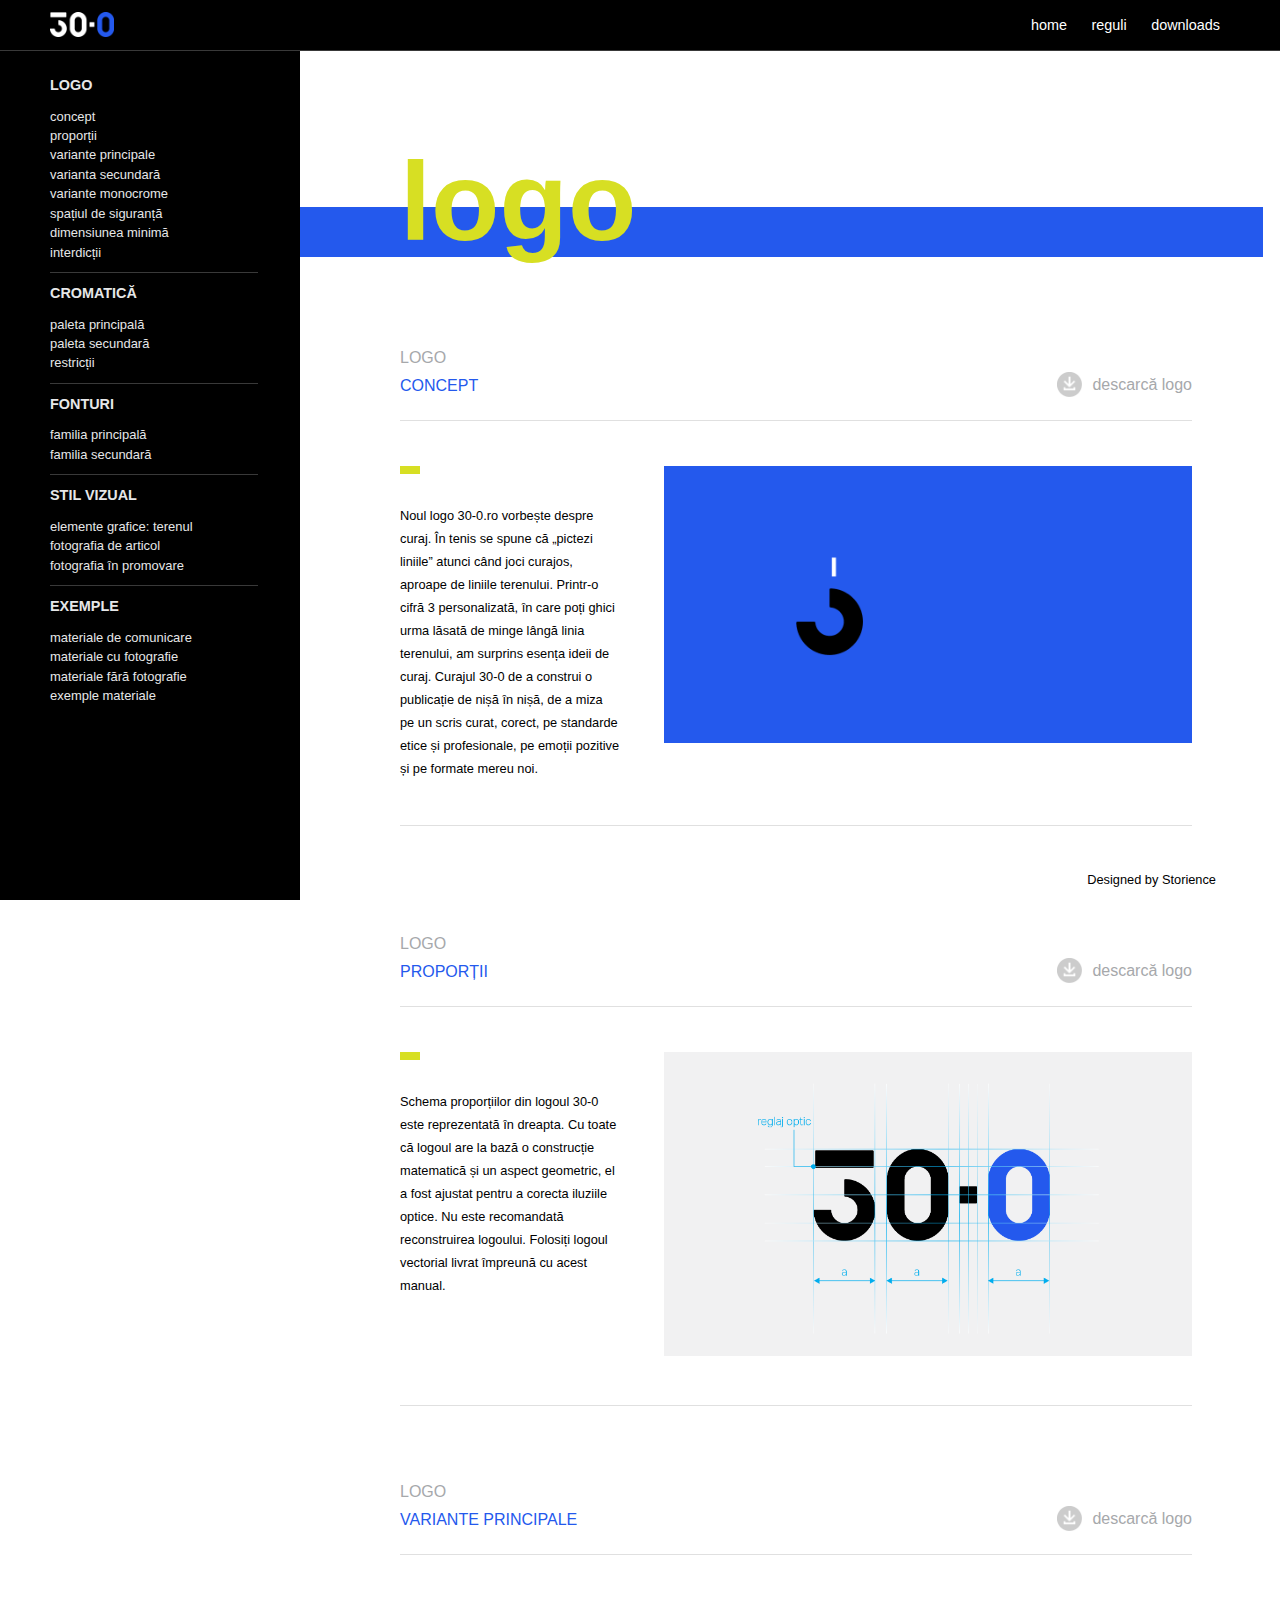
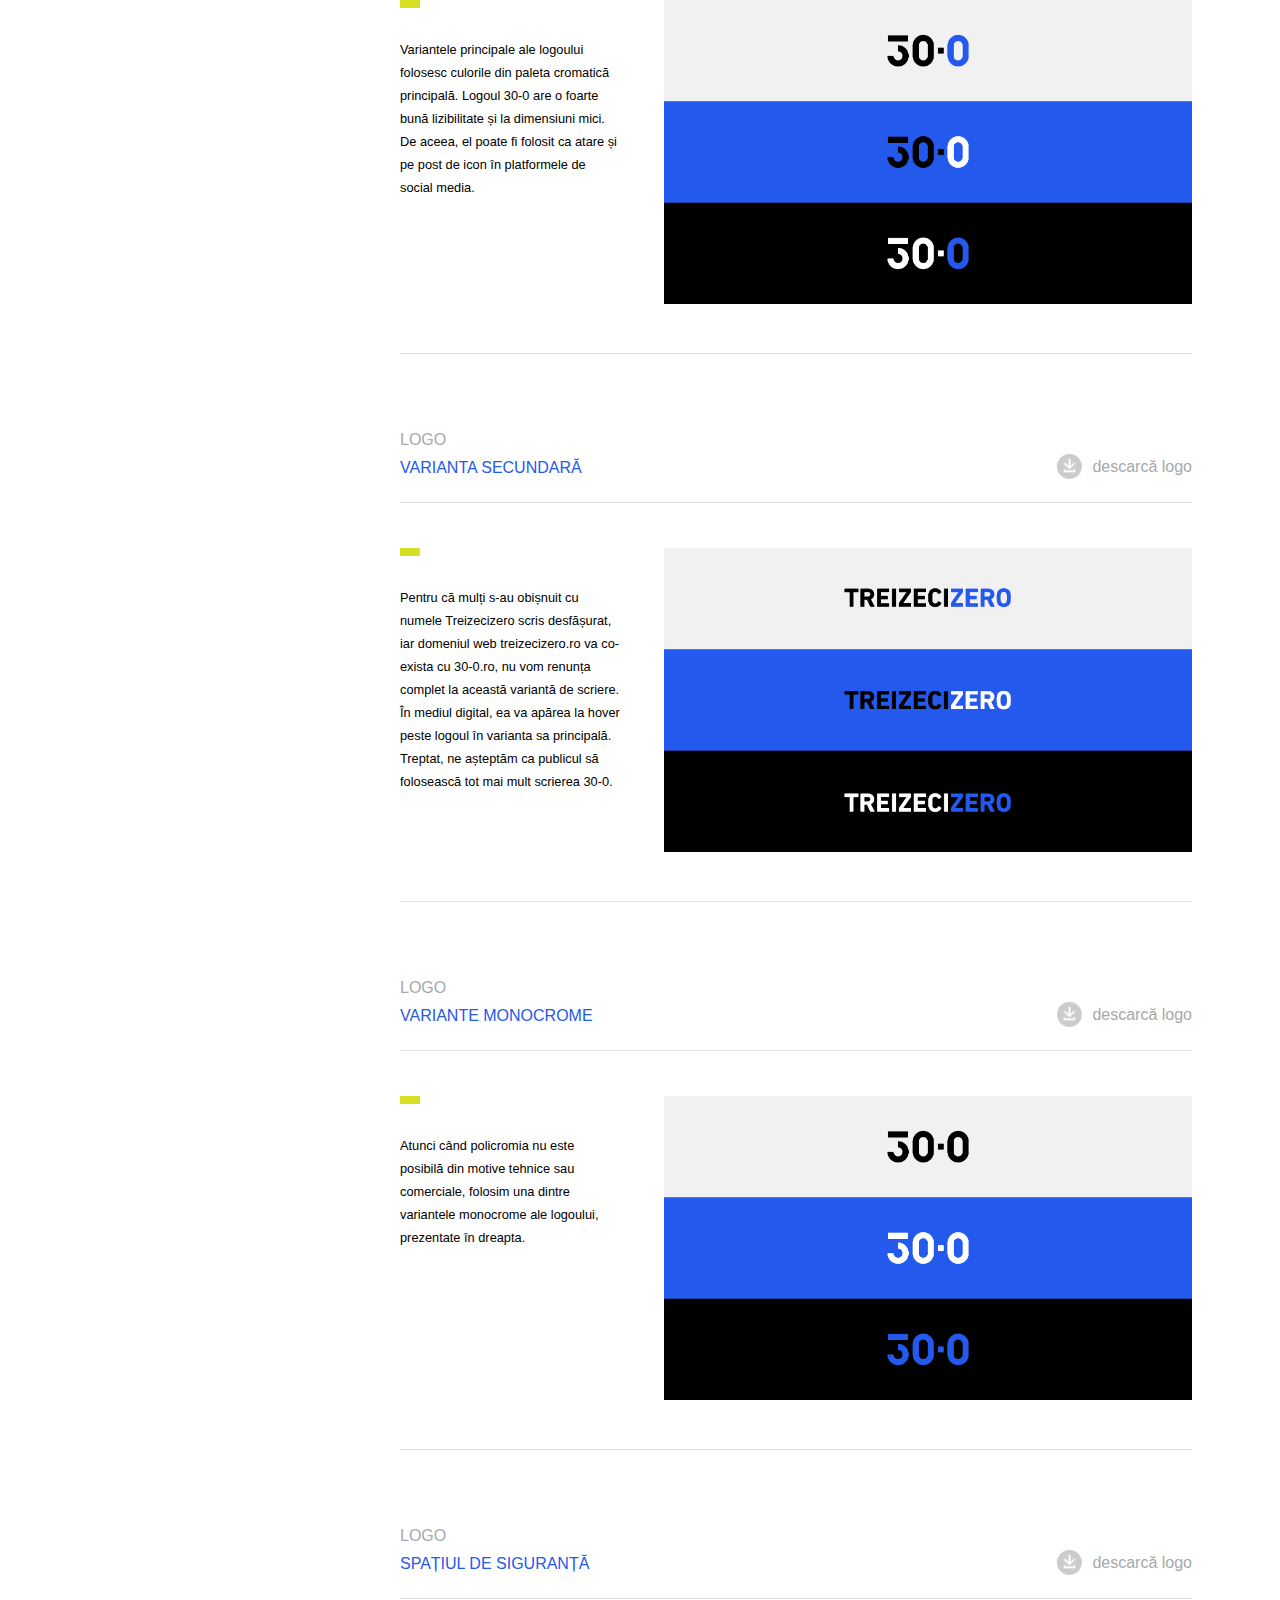
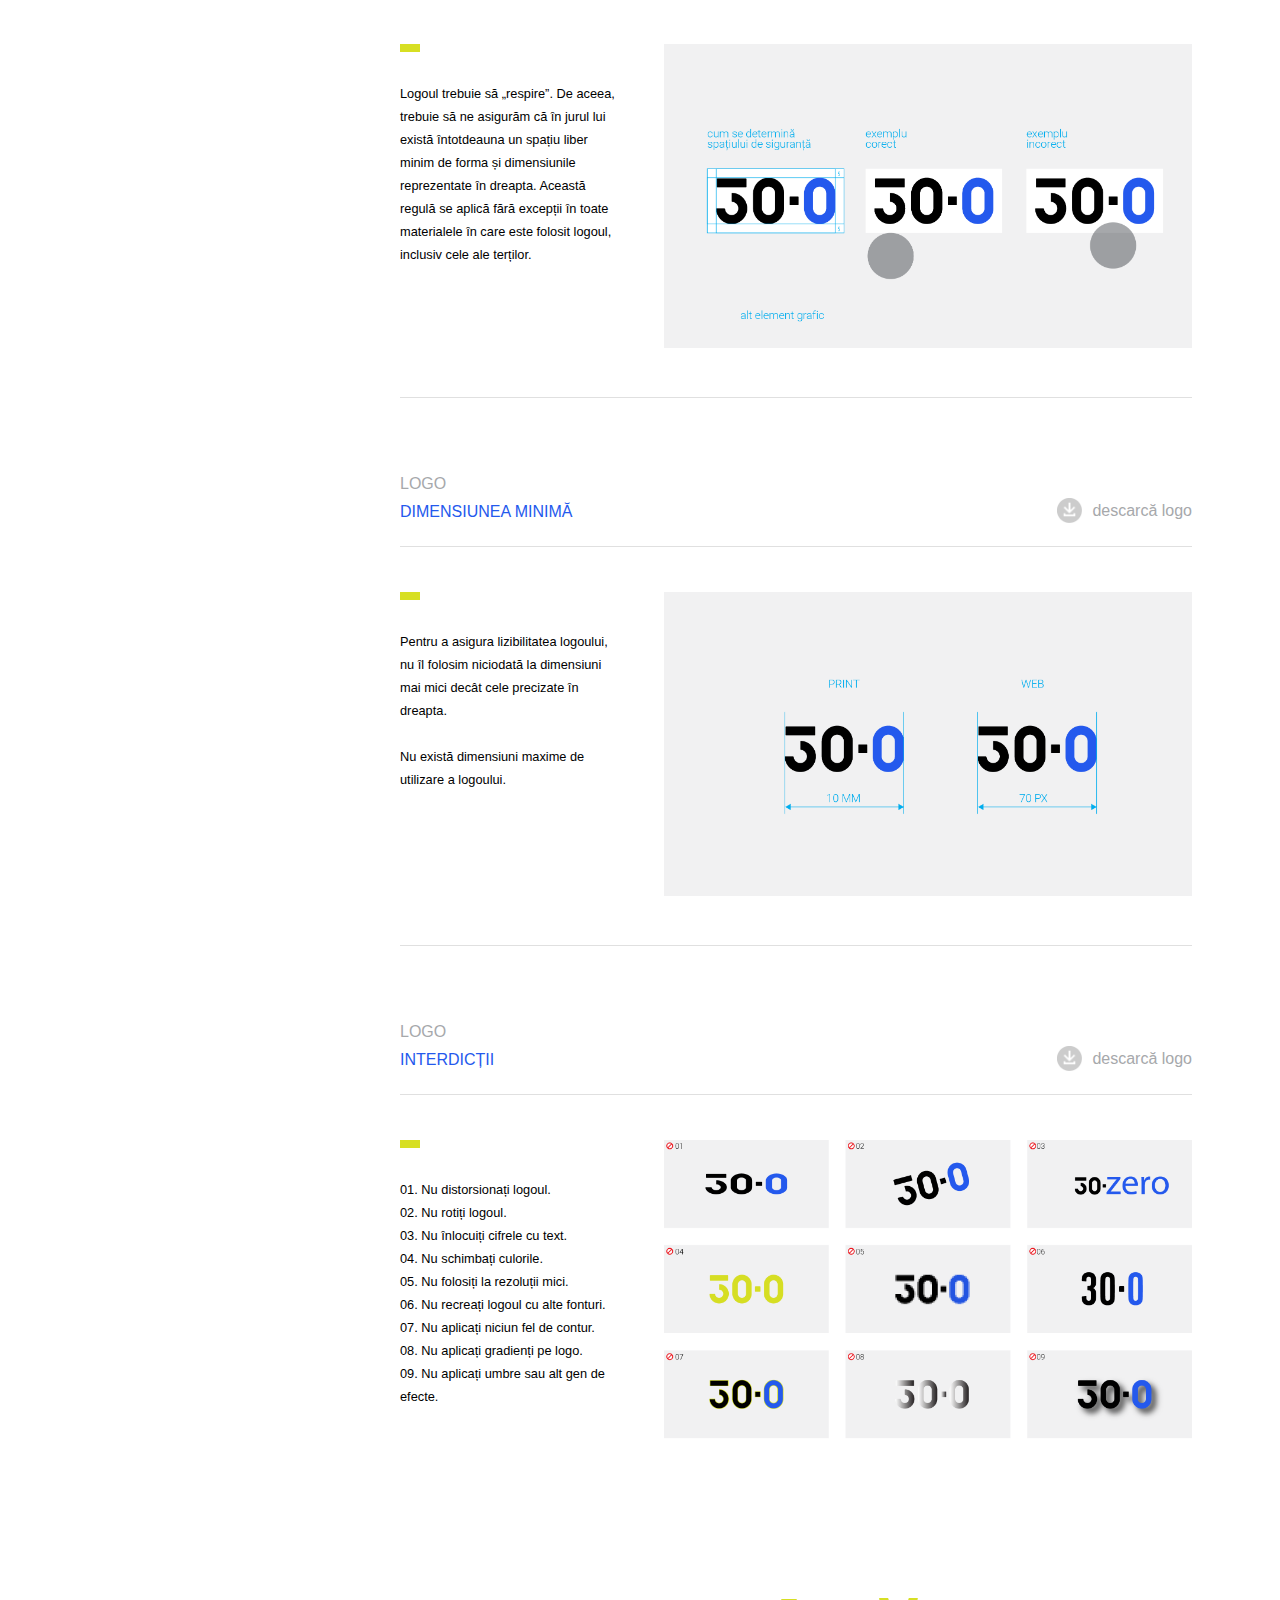
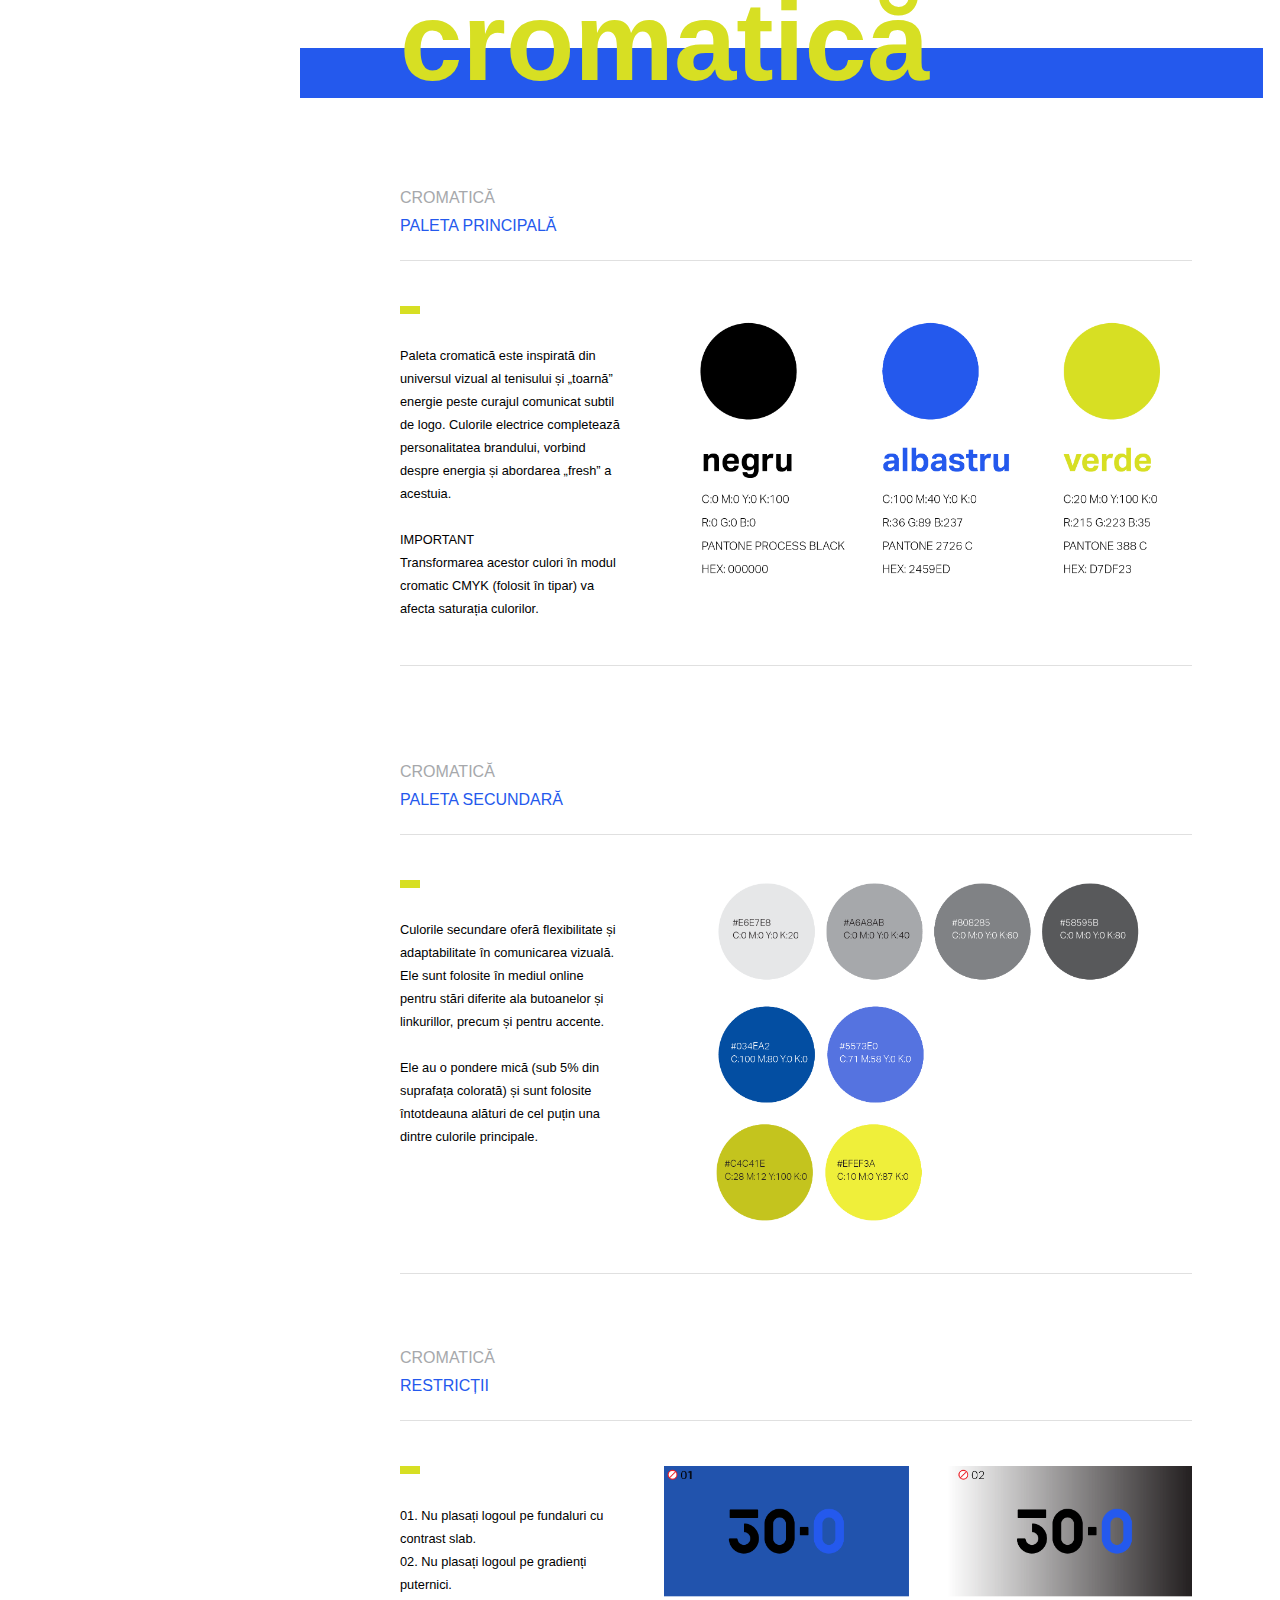
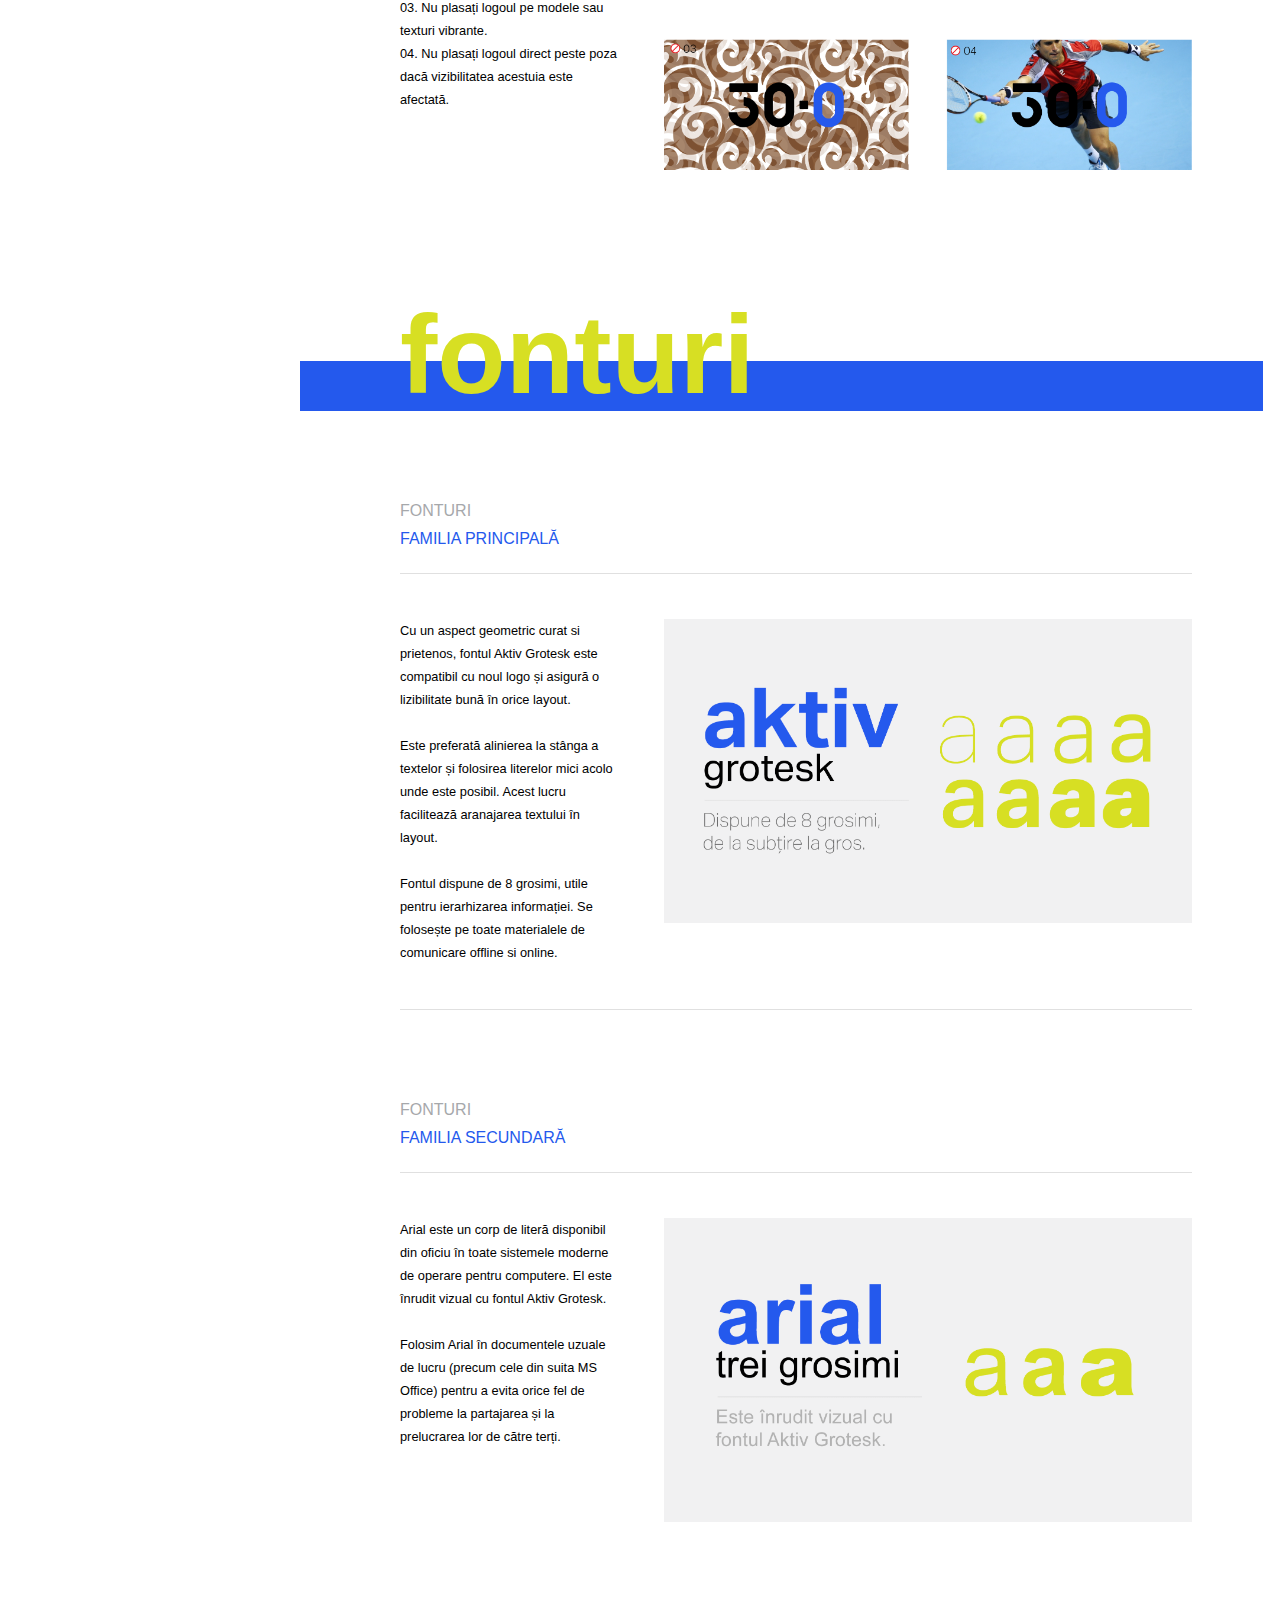
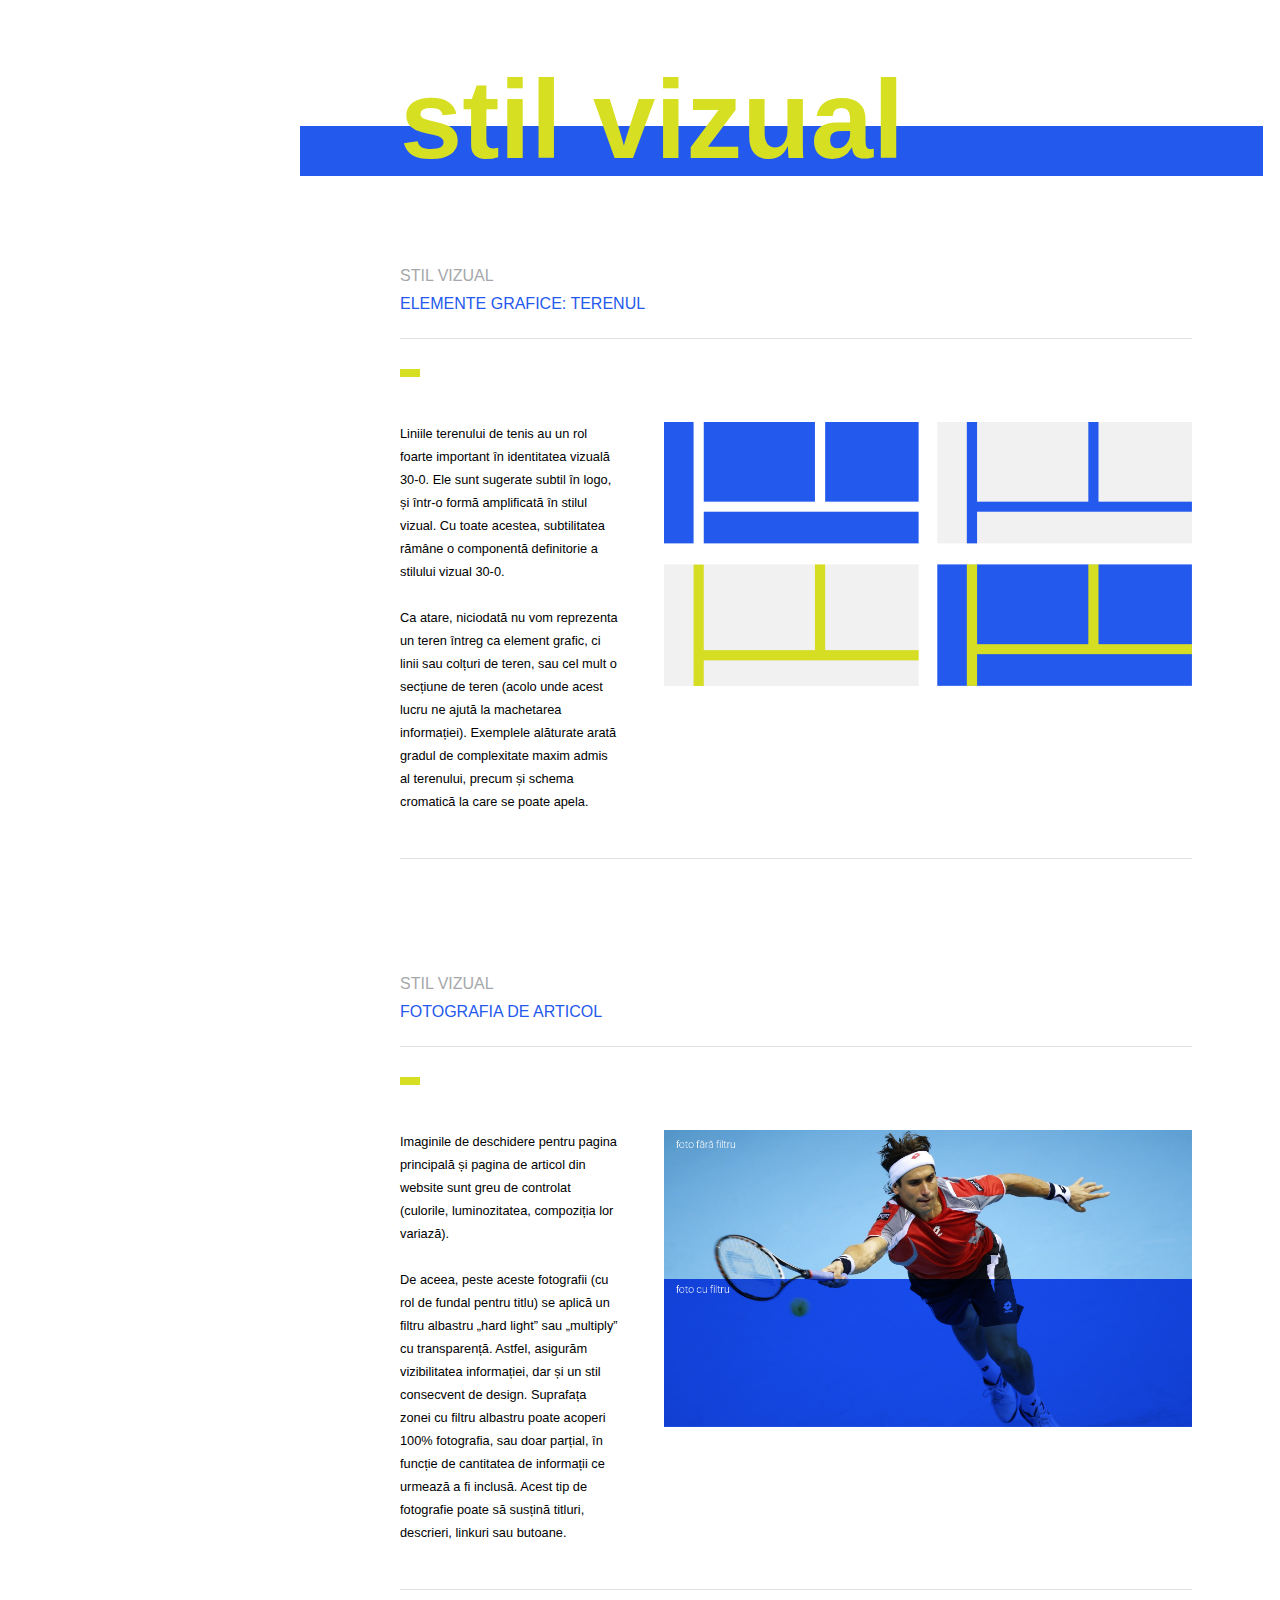
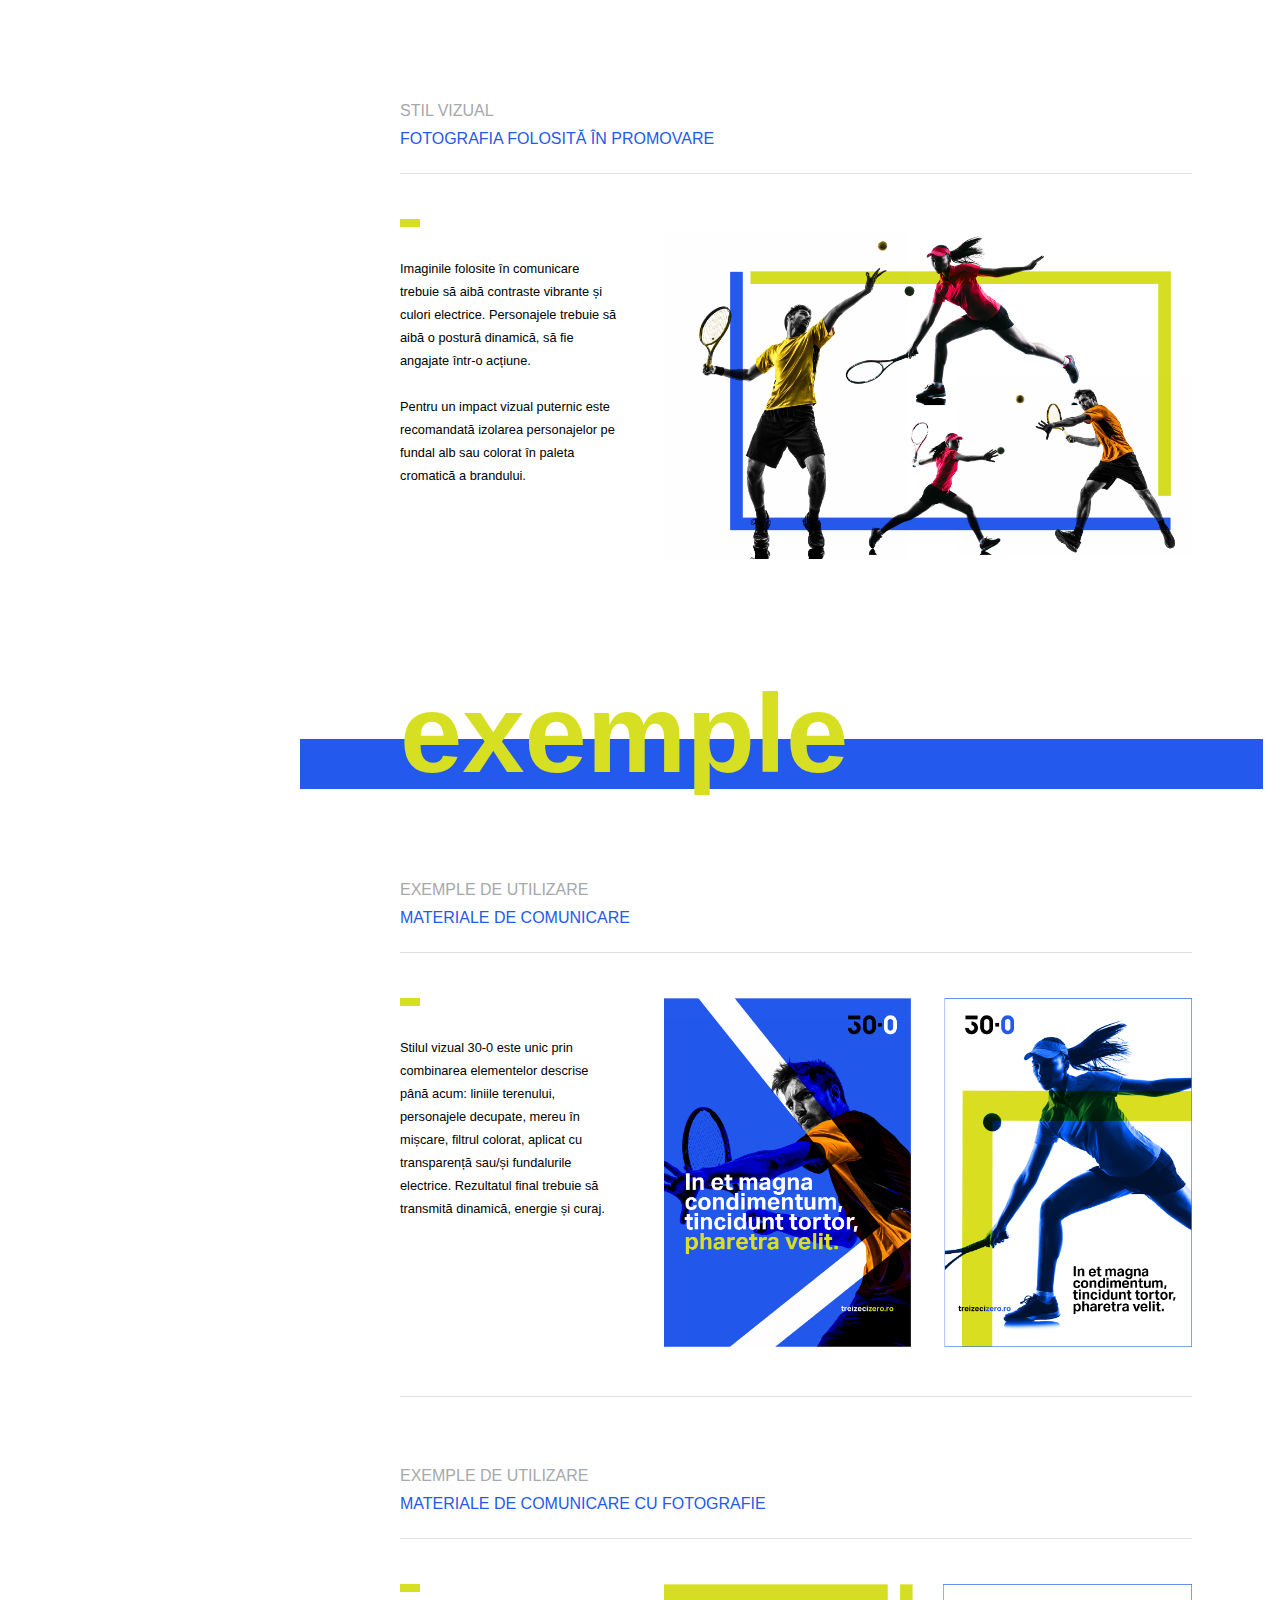
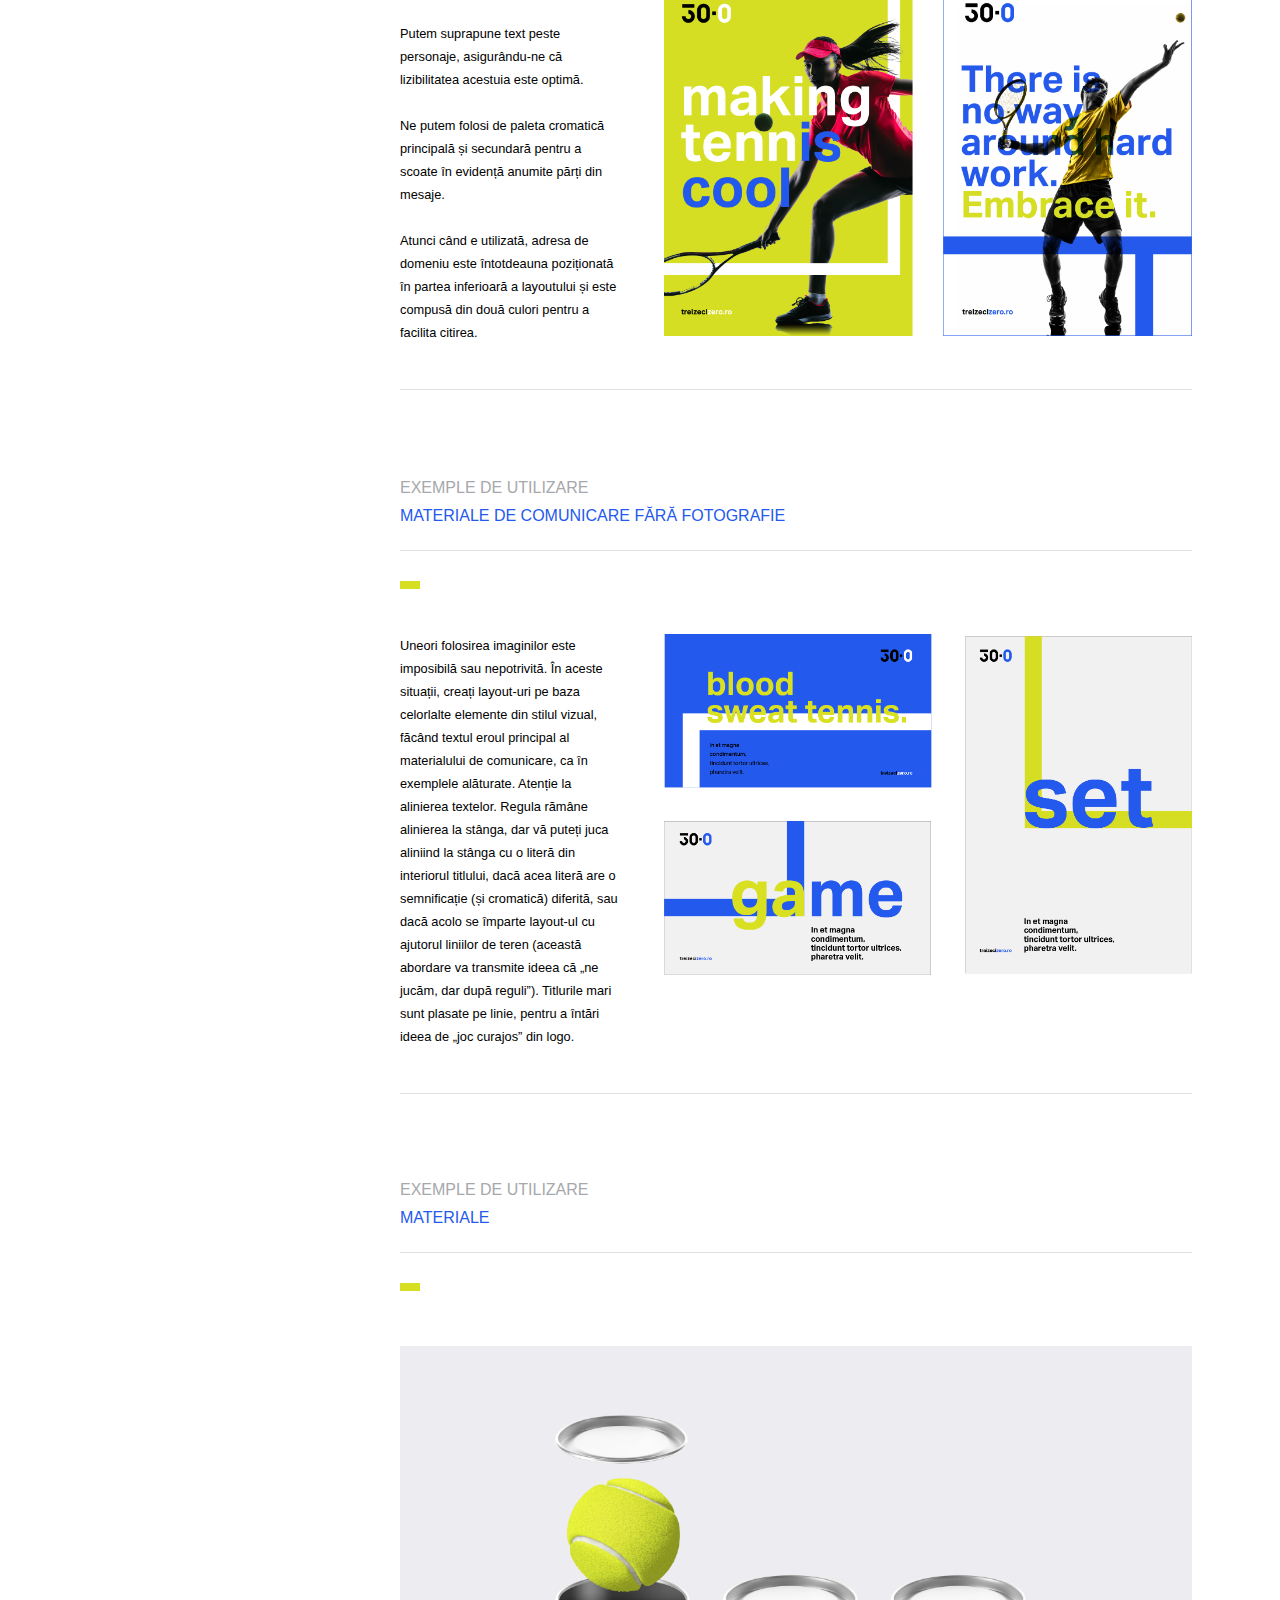
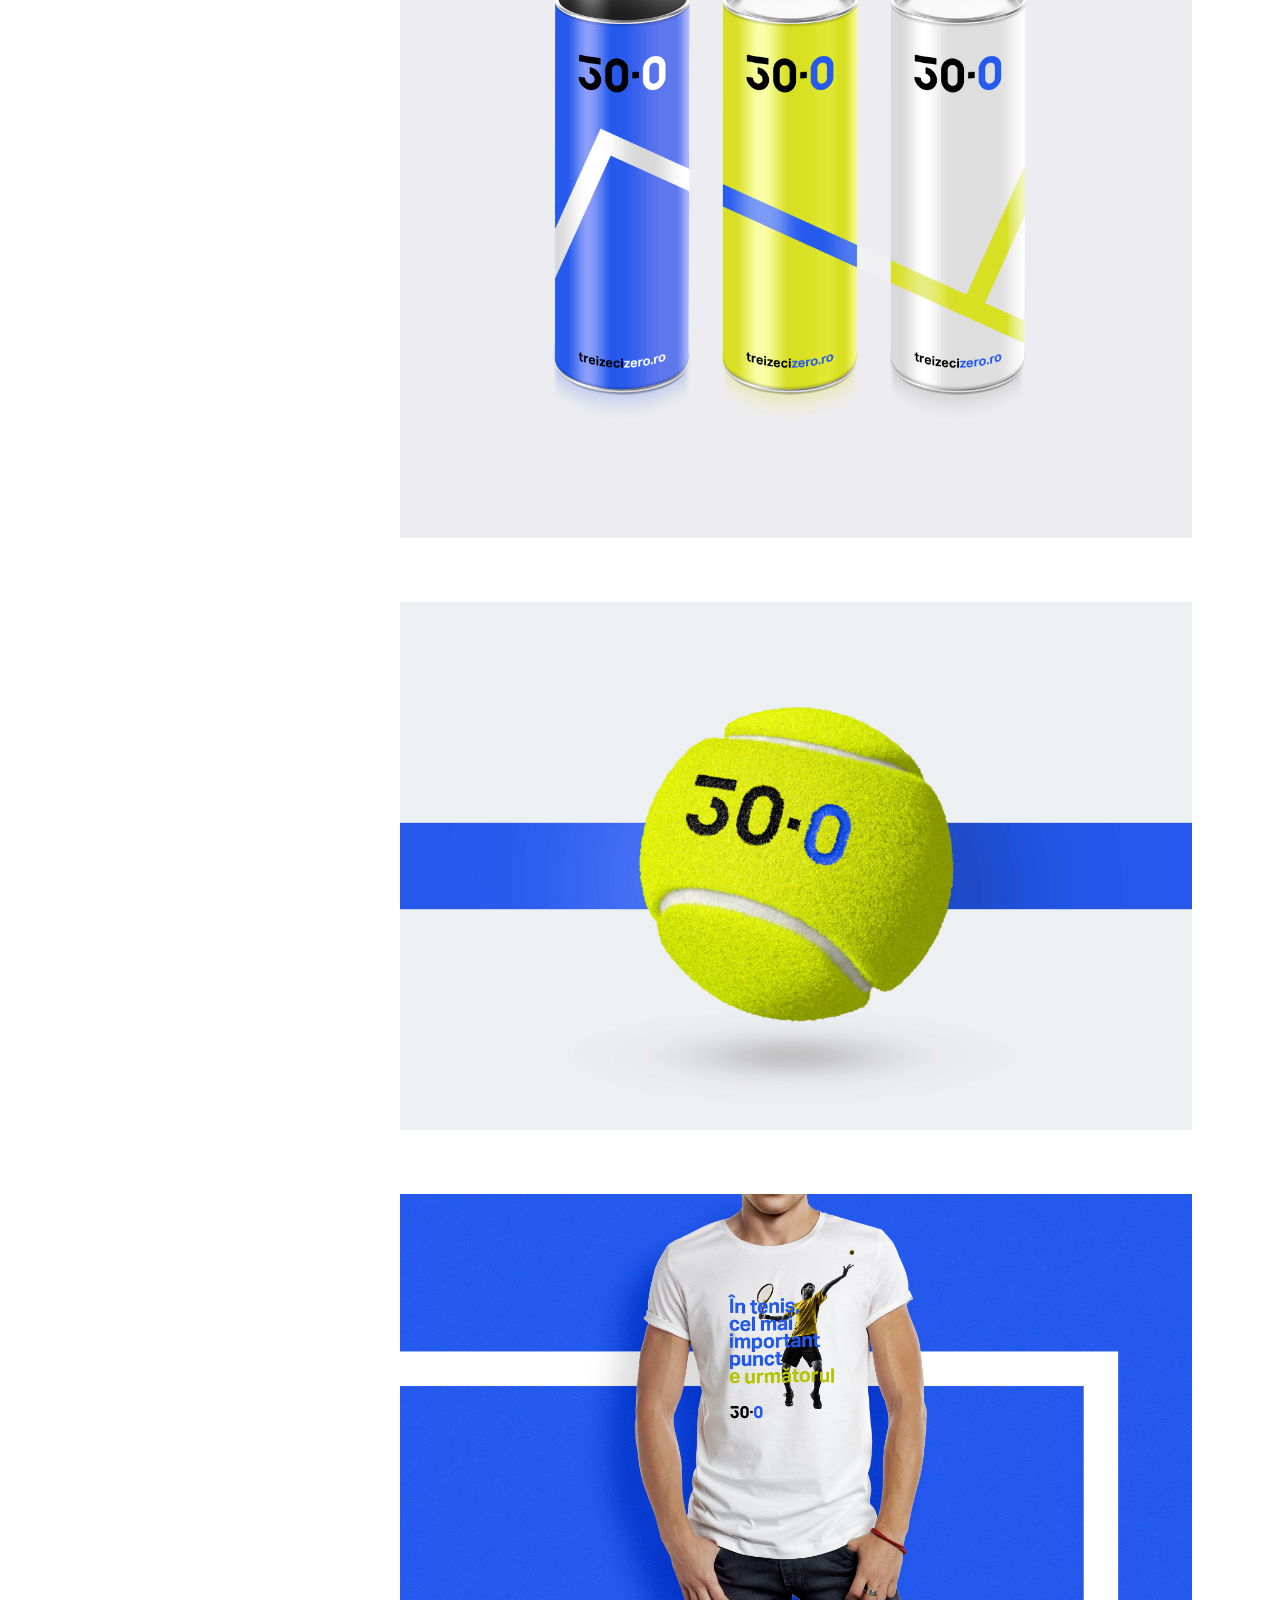
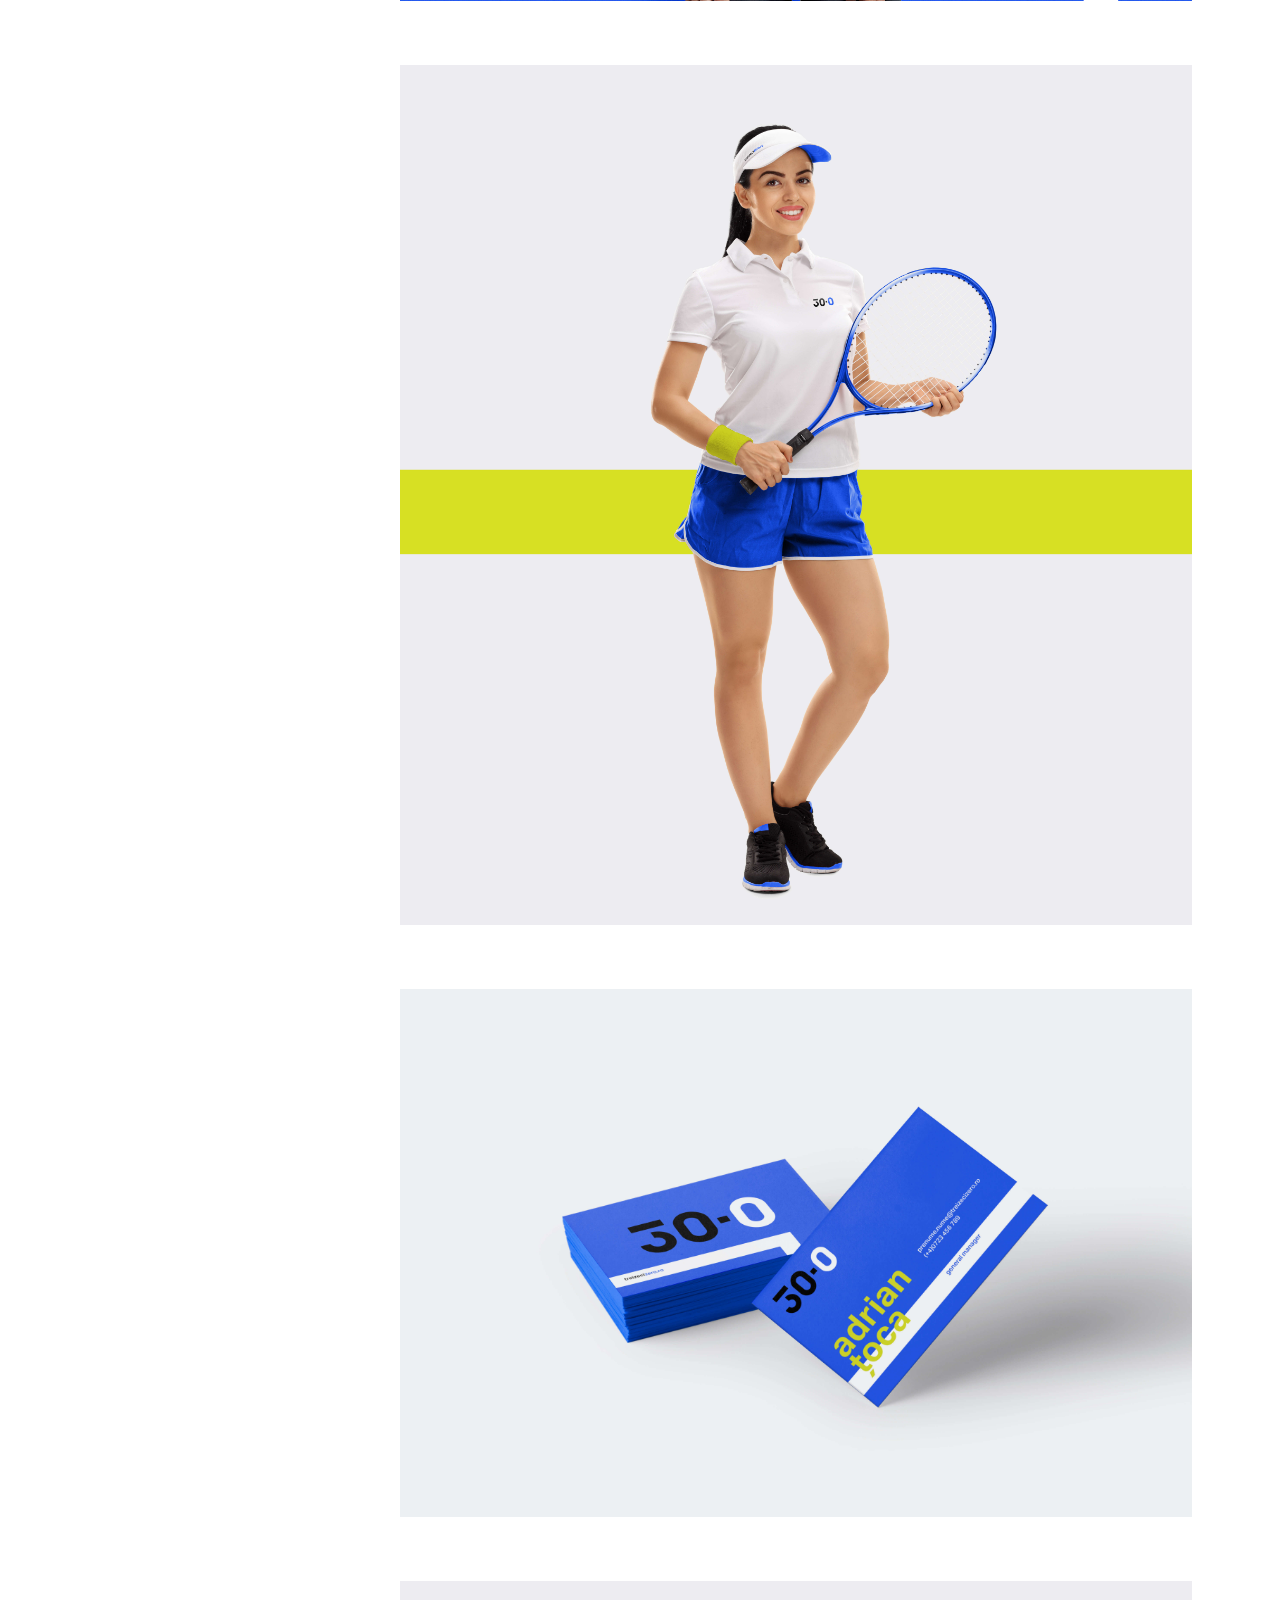
==== commit d1bbe09f: "Add files via upload" ====
--- a/ghid.html
+++ b/ghid.html
@@ -6,150 +6,123 @@
     <meta charset="utf-8" name="viewport" content="width=width, initial-scale=1.0; maximum-scale=1.0; user-scalable=0;">
     <link rel="stylesheet" href="normalize.css">  
     <link rel="stylesheet" href="main2.css"> 
-   </head>
+  </head>
   
   <body class="image-white">
-     <header>
-          <div class="logo-sidebar">
-          <a href="http://30-0.ro" class="logo"><img src="img/Logo_30-0_on_black.png" alt="redirect to 30-0.ro website" height="25" ></a>
-          </div>    
-      
-          <div id="header-nav">
-            <ul>
-              <li><a href="index.html">home</a></li>
-              <li><a href="ghid-reguli.html">reguli</a></li>
-              <li><a href="ghid-downloads.html">downloads</a></li>
-            </ul>
-          </div>   
-     </header> 
-           
-     <div id="wrapper">
-         <div id="wrapper-sidebar">  
-            <div id="navigation" class="scrollbar">
-            
-            <ul>
-
-               <li class="list" href="#LOGO"><a href="#LOGO">LOGO</a></li>
+    <header>
+      <div class="logo-sidebar">
+      <a href="http://30-0.ro" class="logo"><img src="img/Logo_30-0_on_black.png" alt="redirect to 30-0.ro website" height="25" ></a>
+      </div>    
+  
+      <div id="header-nav">
+        <ul>
+          <li><a href="index.html">home</a></li>
+          <li><a href="ghid-reguli.html">reguli</a></li>
+          <li><a href="ghid-downloads.html">downloads</a></li>
+        </ul>
+      </div>   
+    </header> 
+           
+    <div id="wrapper">
+       <div id="wrapper-sidebar">  
+          <div id="navigation" class="scrollbar">
+          
+          <ul>
+
+             <li class="list" href="#LOGO"><a href="#LOGO">LOGO</a></li>
+           
+                <li class="sublist" href="#concept"><a href="#concept">concept</a></li>
+                <li class="sublist" href="#proportii"><a href="#proportii" >proporții</a></li>
+                <li class="sublist" href="#variante-principale"><a href="#variante-principale">variante principale</a></li>
+                <li class="sublist" href="#varianta-secundara"><a href="#varianta-secundara">varianta secundară</a></li>
+                <li class="sublist" href="#variante-monocrome"><a href="#variante-monocrome">variante monocrome</a></li>
+                <li class="sublist" href="#spatiul-de-siguranta"><a href="#spatiul-de-siguranta">spațiul de siguranță</a></li>
+                <li class="sublist" href="#dimensiunea-minima"><a href="#dimensiunea-minima">dimensiunea minimă</a></li>
+                <li class="sublist" href="#interdictii"><a href="#interdictii">interdicții</a></li>
+            
+            
+            
+               <div class="menu-line"></div>
+            
+            <li class="list" href="#CROMATICA"><a href="#CROMATICA">CROMATICĂ</a></li>
+              
+                <li class="sublist" href="#paleta-principala"><a href="#paleta-principala">paleta principală</a></li>
+                <li class="sublist" href="#paleta-secundara"><a href="#paleta-secundara">paleta secundară</a></li>
+                <li class="sublist" href="#restrictii"><a href="#restrictii">restricții</a></li>
              
-                  <li class="sublist" href="#concept"><a href="#concept">concept</a></li>
-                  <li class="sublist" href="#proportii"><a href="#proportii" >proporții</a></li>
-                  <li class="sublist" href="#variante-principale"><a href="#variante-principale">variante principale</a></li>
-                  <li class="sublist" href="#varianta-secundara"><a href="#varianta-secundara">varianta secundară</a></li>
-                  <li class="sublist" href="#variante-monocrome"><a href="#variante-monocrome">variante monocrome</a></li>
-                  <li class="sublist" href="#spatiul-de-siguranta"><a href="#spatiul-de-siguranta">spațiul de siguranță</a></li>
-                  <li class="sublist" href="#dimensiunea-minima"><a href="#dimensiunea-minima">dimensiunea minimă</a></li>
-                  <li class="sublist" href="#interdictii"><a href="#interdictii">interdicții</a></li>
-              
-              
-              
-                 <div class="menu-line"></div>
-              
-              <li class="list" href="#CROMATICA"><a href="#CROMATICA">CROMATICĂ</a></li>
-                
-                  <li class="sublist" href="#paleta-principala"><a href="#paleta-principala">paleta principală</a></li>
-                  <li class="sublist" href="#paleta-secundara"><a href="#paleta-secundara">paleta secundară</a></li>
-                  <li class="sublist" href="#restrictii"><a href="#restrictii">restricții</a></li>
+            
+                       
+               <div class="menu-line"></div>
+            
+            
+            
+            <li class="list" href="#FONTURI"><a href="#FONTURI">FONTURI</a></li>
+              
+                <li class="sublist" href="#familia-principala"><a href="#familia-principala">familia principală</a></li>
+                <li class="sublist" href="#familia-secundara"><a href="#familia-secundara">familia secundară </a></li>
+                        
+                       
+               <div class="menu-line"></div>
+            
+            
+            <li class="list" href="#STIL-VIZUAL"><a href="#STIL-VIZUAL">STIL VIZUAL</a></li>
+          
+                <li class="sublist" href="#elemente-grafice-terenul"><a href="#elemente-grafice-terenul">elemente grafice: terenul</a></li>
+                <li class="sublist" href="#fotografia-de-articol"><a href="#fotografia-de-articol">fotografia de articol</a></li>
+
+                <li class="sublist" href="#fotografia-folosita-in-promovare"><a href="#fotografia-folosita-in-promovare">fotografia în promovare</a></li>
+            
+            
+               <div class="menu-line"></div>
+            
+            
+            <li class="list" href="#EXEMPLE"><a href="#EXEMPLE">EXEMPLE</a></li>
+              
+                <li class="sublist" href="#materiale-de-comunicare"><a href="#materiale-de-comunicare">materiale de comunicare</a></li>
+         
+                <li class="sublist" href="#materiale-cu-fotografie"><a href="#materiale-cu-fotografie">materiale cu fotografie</a></li>
+            
+                <li class="sublist" href="#materiale-fara-fotografie"><a href="#materiale-fara-fotografie">materiale fără fotografie</a></li>  
+            
+               <li class="sublist" href="#exemple-materiale"><a href="#exemple-materiale">exemple materiale</a></li>   
+            
+            </ul> 
+         </div> 
+      </div>        
+    </div>    
+
+                
+            
+
+    <div id="sections">                   
+      <div id="LOGO" class="section"  class="separator">               
+        <div id="s-logo">
+              <h1-logo>logo</h1-logo>                
+           </div>
+       </div>     
+
+      
+       <div id="concept" class="section">
+              <div id="move">                
+                 <div class="TOP">                 
+ <div class="TOP-left">
+              <p class="slide-title">LOGO</p>                
+              <p class="slide-subtitle">CONCEPT</p>
+                 </div>
+                
+                
+                
+                 <div class="TOP-right">
+        <a href="img/30-0_pachet_logo.zip"><img src="img/buton download.png" alt="Descarcă pachet de logo-uri 30-0"> <p class="TOP-right">descarcă logo</p></a>           
+                 </div>      
+                   
+          </div>       
+                
                
-              
-                         
-                 <div class="menu-line"></div>
-              
-              
-              
-              <li class="list" href="#FONTURI"><a href="#FONTURI">FONTURI</a></li>
-                
-                  <li class="sublist" href="#familia-principala"><a href="#familia-principala">familia principală</a></li>
-                  <li class="sublist" href="#familia-secundara"><a href="#familia-secundara">familia secundară </a></li>
-                          
-                         
-                 <div class="menu-line"></div>
-              
-              
-              <li class="list" href="#STIL-VIZUAL"><a href="#STIL-VIZUAL">STIL VIZUAL</a></li>
-            
-                  <li class="sublist" href="#elemente-grafice-terenul"><a href="#elemente-grafice-terenul">elemente grafice: terenul</a></li>
-                  <li class="sublist" href="#fotografia-de-articol"><a href="#fotografia-de-articol">fotografia de articol</a></li>
-
-                  <li class="sublist" href="#fotografia-folosita-in-promovare"><a href="#fotografia-folosita-in-promovare">fotografia în promovare</a></li>
-              
-              
-                 <div class="menu-line"></div>
-              
-              
-              <li class="list" href="#EXEMPLE"><a href="#EXEMPLE">EXEMPLE</a></li>
-                
-                  <li class="sublist" href="#materiale-de-comunicare"><a href="#materiale-de-comunicare">materiale de comunicare</a></li>
-           
-                  <li class="sublist" href="#materiale-cu-fotografie"><a href="#materiale-cu-fotografie">materiale cu fotografie</a></li>
-              
-                  <li class="sublist" href="#materiale-fara-fotografie"><a href="#materiale-fara-fotografie">materiale fără fotografie</a></li>  
-              
-                 <li class="sublist" href="#exemple-materiale"><a href="#exemple-materiale">exemple materiale</a></li>   
-              
-             </ul> 
-  
-           </div> 
-        </div>        
-      </div>    
-
-                
-            
-              
-              
-     
-        
-        
-      
-      
-      
-      
-      
-    <div id="sections">      
-              
-      <div id="LOGO" class="section"  class="separator">
-        
-         
-        <div id="s-logo">
-              <h1-logo>logo</h1-logo>
-
-                  
-           </div>
-       </div>
-      
-
-      
-       <div id="concept" class="section">
-              <div id="move">
-                
-        <div class="TOP"> 
-                
- <div class="TOP-left">
-              <p class="slide-title">LOGO</p>
-                
-              <p class="slide-subtitle">CONCEPT</p>
-
-          </div>
-                
-                
-                
-                 <div class="TOP-right">
-        <a href="img/30-0_pachet_logo.zip"><img src="img/buton download.png" alt="Descarcă pachet de logo-uri 30-0"> <p class="TOP-right">descarcă logo</p></a>               
-                   
-                   
-                 </div>      
-          
-          
-          </div>       
-                
-                
-            <div class="black-line"></div>
-  
-            
-                          
+            <div class="black-line"></div>                                       
              <ul id="slide"> 
               <li class="left">
-              
-                
+                            
                 
                 <div class="yellow-line"></div>
                 <p> Noul logo 30-0.ro vorbește despre curaj.
@@ -158,62 +131,45 @@
         
                <li class="right">
                  <a href="img/animatie.gif"><img src="img/animatie.gif" alt="Logo animat 30-0"></a>
-              </li>
-               
+              </li>            
 
               </ul>
            
     
             <div class="end-line"></div> 
-       </div>      
-           </div>   
+         </div>      
+        </div>   
      
   
       <div id="proportii" class="section">
-              <div id="move">
-                
-                
-           <div class="TOP"> 
-       <div class="TOP-left">  
+        <div id="move">
+          <div class="TOP"> 
+            <div class="TOP-left">  
  
               <p class="slide-title">LOGO</p>
               <p class="slide-subtitle">PROPORȚII</p>
-                    </div>
-                
-                
-                
-                 <div class="TOP-right">
-        <a href="img/30-0_pachet_logo.zip"><img src="img/buton download.png" alt="Descarcă pachet de logo-uri 30-0"> <p class="TOP-right">descarcă logo</p></a>               
-                   
-                   
-             
-          
-          
-          </div>       
-                
-          
+            </div>
+                
+            <div class="TOP-right">
+              <a href="img/30-0_pachet_logo.zip"><img src="img/buton download.png" alt="Descarcă pachet de logo-uri 30-0"> <p class="TOP-right">descarcă logo</p></a>               
+            </div>       
           </div>    
         
-        <div class="black-line"></div>
-            
-            
-                          
-             <ul id="slide"> 
-              <li class="left">
-              
-                
-                
-                <div class="yellow-line"></div>
-                <p> Schema proporțiilor din logoul 30-0 este reprezentată în dreapta. Cu toate că logoul are la bază o construcție matematică și un aspect geometric, el a fost ajustat pentru a corecta iluziile optice. Nu este recomandată reconstruirea logoului. Folosiți logoul vectorial livrat împreună cu acest manual.</p>
+            <div class="black-line"></div>
+            <ul id="slide"> 
+            <li class="left">
+                  
+              <div class="yellow-line"></div>
+              <p> Schema proporțiilor din logoul 30-0 este reprezentată în dreapta. Cu toate că logoul are la bază o construcție matematică și un aspect geometric, el a fost ajustat pentru a corecta iluziile optice. Nu este recomandată reconstruirea logoului. Folosiți logoul vectorial livrat împreună cu acest manual.</p>
               </li>
         
                <li class="right">
                  <a href="img/logo_proportii3.png"><img src="img/logo_proportii3.png" alt="Proporțiile logo-ului 30-0"></a>
               </li>
-              </ul>
+            </ul>
                  
-    <div class="end-line"></div>
-       </div>
+           <div class="end-line"></div>
+         </div>
        </div>
          
         
@@ -221,344 +177,197 @@
          <div id="move">     
                  
            <div class="TOP"> 
-       <div class="TOP-left">  
- 
+             <div class="TOP-left">  
+         
               <p class="slide-title">LOGO</p>
-              <p class="slide-subtitle">VARIANTE PRINCIPALE</p>
-         
-           
-                               </div>
-                
-                
-                
-                 <div class="TOP-right">
-        <a href="img/30-0_pachet_logo.zip"><img src="img/buton download.png" alt="Descarcă pachet de logo-uri 30-0"> <p class="TOP-right">descarcă logo</p></a>               
+              <p class="slide-subtitle">VARIANTE PRINCIPALE</p>        
+           
+           </div>
+                
+                
+                
+             <div class="TOP-right">
+          <a href="img/30-0_pachet_logo.zip"><img src="img/buton download.png" alt="Descarcă pachet de logo-uri 30-0"> <p class="TOP-right">descarcă logo</p></a>               
                    
-                   
-             
-          
-          
-          </div>       
-                
-          
+             </div>       
           </div>    
         
            
            
-           <div class="black-line"></div>
-            
-            
+          <div class="black-line"></div>
+            
+           <ul id="slide"> 
+            <li class="left">
+                
+              <div class="yellow-line"></div>
+              <p> Variantele principale ale logoului folosesc culorile din paleta cromatică principală. Logoul 30-0 are o foarte bună lizibilitate și la dimensiuni mici. De aceea, el poate fi folosit ca atare și pe post de icon în platformele de social media.</p>
+              </li>
+        
+               <li class="right">
+                 <a href="img/logo_variante-principale.png"><img src="img/logo_variante-principale.png" alt="Variantele principale ale logo-ului 30-0"></a>
+              </li>
+              </ul>
+       
+           <div class="end-line"></div>
+         </div>      
+       </div>      
+      
+      
+       <div id="varianta-secundara" class="section">
+         <div id="move">         
+           <div class="TOP"> 
+              <div class="TOP-left">           
+                <p class="slide-title">LOGO</p>
+                <p class="slide-subtitle">VARIANTA SECUNDARĂ</p>
+     
+           </div>
+                
+           <div class="TOP-right">
+             <a href="img/30-0_pachet_logo.zip"><img src="img/buton download.png" alt="Descarcă pachet de logo-uri 30-0"> <p class="TOP-right">descarcă logo</p></a>               
+           </div>       
+         </div>    
+        
+           
+         <div class="black-line"></div>        
                           
              <ul id="slide"> 
               <li class="left">
-              
-                
-                
                 <div class="yellow-line"></div>
-                <p> Variantele principale ale logoului folosesc culorile din paleta cromatică principală. Logoul 30-0 are o foarte bună lizibilitate și la dimensiuni mici. De aceea, el poate fi folosit ca atare și pe post de icon în platformele de social media.</p>
+                <p> Pentru că mulți s-au obișnuit cu numele Treizecizero scris desfășurat, iar domeniul web treizecizero.ro va co-exista cu 30-0.ro, nu vom renunța complet la această variantă de scriere. În mediul digital, ea va apărea la hover peste logoul în varianta sa principală. Treptat, ne așteptăm ca publicul să folosească tot mai mult scrierea 30-0.</p>
               </li>
         
                <li class="right">
-                 <a href="img/logo_variante-principale.png"><img src="img/logo_variante-principale.png" alt="Variantele principale ale logo-ului 30-0"></a>
+                 <a href="img/logo_varianta-secundara.png"><img src="img/logo_varianta-secundara.png" alt="Varianta secundară a logo-ului 30-0"></a>
               </li>
               </ul>
        
-      <div class="end-line"></div>
-       </div>      
-       </div>      
-      
-         
-      
-       <div id="varianta-secundara" class="section">
-              <div id="move">
-                  
+           <div class="end-line"></div>
+         </div>            
+       </div>  
+
+      
+       <div id="variante-monocrome" class="section">
+         <div id="move">
            <div class="TOP"> 
-       <div class="TOP-left">  
-         
-              <p class="slide-title">LOGO</p>
-              <p class="slide-subtitle">VARIANTA SECUNDARĂ</p>
-     
-         
-                   
-                               </div>
-                
-                
-                
-                 <div class="TOP-right">
-        <a href="img/30-0_pachet_logo.zip"><img src="img/buton download.png" alt="Descarcă pachet de logo-uri 30-0"> <p class="TOP-right">descarcă logo</p></a>               
-                   
-                   
-             
-          
-          
-          </div>       
-                
-          
-          </div>    
-        
-           
-         
-         
-         
-         <div class="black-line"></div>
-            
-            
-                          
+             <div class="TOP-left">  
+               <p class="slide-title">LOGO</p>
+               <p class="slide-subtitle">VARIANTE MONOCROME</p>
+             </div>
+                
+             <div class="TOP-right">
+              <a href="img/30-0_pachet_logo.zip"><img src="img/buton download.png" alt="Descarcă pachet de logo-uri 30-0"> <p class="TOP-right">descarcă logo</p></a>                          </div>    
+           </div>    
+        
+           
+           <div class="black-line"></div>
+           
              <ul id="slide"> 
               <li class="left">
-              
-                
                 
                 <div class="yellow-line"></div>
-                <p> Pentru că mulți s-au obișnuit cu numele Treizecizero scris desfășurat, iar domeniul web treizecizero.ro va co-exista cu 30-0.ro, nu vom renunța complet la această variantă de scriere. În mediul digital, ea va apărea la hover peste logoul în varianta sa principală. Treptat, ne așteptăm ca publicul să folosească tot mai mult scrierea 30-0.</p>
-              </li>
-        
-               <li class="right">
-                 <a href="img/logo_varianta-secundara.png"><img src="img/logo_varianta-secundara.png" alt="Varianta secundară a logo-ului 30-0"></a>
+                <p> Atunci când policromia nu este posibilă din motive tehnice sau comerciale, folosim una dintre variantele monocrome ale logoului, prezentate în dreapta.</p>
+              </li>
+        
+              <li class="right">
+                 <a href="img/logo_variante-monocrome.png"><img src="img/logo_variante-monocrome.png" alt="Variantele monocrome ale logo-ului 30-0"></a>
               </li>
               </ul>
        
-                <div class="end-line"></div>
-       </div>            
-       </div>  
-
-      
-      <div id="variante-monocrome" class="section">
-              <div id="move">
-                
-                
-                                 
-           <div class="TOP"> 
-       <div class="TOP-left">  
- 
+            <div class="end-line"></div>
+          </div>          
+        </div>   
+               
+      
+      <div id="spatiul-de-siguranta" class="section">
+        <div id="move">
+          <div class="TOP"> 
+            <div class="TOP-left">  
               <p class="slide-title">LOGO</p>
-              <p class="slide-subtitle">VARIANTE MONOCROME</p>
-                
-                
-                
-                  
-                               </div>
-                
-                
-                
-                 <div class="TOP-right">
-        <a href="img/30-0_pachet_logo.zip"><img src="img/buton download.png" alt="Descarcă pachet de logo-uri 30-0"> <p class="TOP-right">descarcă logo</p></a>               
-                   
-                   
-             
-          
-          
-          </div>       
-                
-          
+              <p class="slide-subtitle">SPAȚIUL DE SIGURANȚĂ</p>
+            </div>
+                
+            <div class="TOP-right">
+              <a href="img/30-0_pachet_logo.zip"><img src="img/buton download.png" alt="Descarcă pachet de logo-uri 30-0"> <p class="TOP-right">descarcă logo</p></a>               
+            </div>       
           </div>    
-        
-                   
-                
-                
-                
-                
-            <div class="black-line"></div>
-            
-            
-                          
+                
+           <div class="black-line"></div>              
              <ul id="slide"> 
               <li class="left">
-              
-                
                 
                 <div class="yellow-line"></div>
-                <p> Atunci când policromia nu este posibilă din motive tehnice sau comerciale, folosim una dintre variantele monocrome ale logoului, prezentate în dreapta.</p>
-              </li>
-        
-               <li class="right">
-                 <a href="img/logo_variante-monocrome.png"><img src="img/logo_variante-monocrome.png" alt="Variantele monocrome ale logo-ului 30-0"></a>
+                <p> Logoul trebuie să „respire”. De aceea, trebuie să ne asigurăm că în jurul lui există întotdeauna un spațiu liber minim de forma și dimensiunile reprezentate în dreapta. Această regulă se aplică fără excepții în toate materialele în care este folosit logoul, inclusiv cele ale terților.</p>
+              </li>
+        
+              <li class="right">
+                 <a href="img/logo_spatiul-de-siguranta.png"><img src="img/logo_spatiul-de-siguranta.png" alt="Spațiul de siguranță în jurul logo-ului 30-0"></a>
               </li>
               </ul>
        
-             <div class="end-line"></div>
+           <div class="end-line"></div>
+         </div>            
        </div>            
       
-        </div>   
+        
+       <div id="dimensiunea-minima" class="section">
+         <div id="move"> 
+           <div class="TOP"> 
+             <div class="TOP-left">  
                
-      
-      <div id="spatiul-de-siguranta" class="section">
-              <div id="move">
- 
-                
-                                 
-           <div class="TOP"> 
-       <div class="TOP-left">  
-         
-         
-              <p class="slide-title">LOGO</p>
-              <p class="slide-subtitle">SPAȚIUL DE SIGURANȚĂ</p>
-         
-         
-         
-         
-         
-                         
-                
-                
-                  
-                               </div>
-                
-                
-                
-                 <div class="TOP-right">
-        <a href="img/30-0_pachet_logo.zip"><img src="img/buton download.png" alt="Descarcă pachet de logo-uri 30-0"> <p class="TOP-right">descarcă logo</p></a>               
-                   
-                   
-             
-          
-          
-          </div>       
-                
-          
-          </div>    
-                
-                
-                
-            <div class="black-line"></div>
-            
-            
-                          
-             <ul id="slide"> 
-              <li class="left">
-              
-                
-                
-                <div class="yellow-line"></div>
-                <p> Logoul trebuie să „respire”. De aceea, trebuie să ne asigurăm că în jurul lui există întotdeauna un spațiu liber minim de forma și dimensiunile reprezentate în dreapta. Această regulă se aplică fără excepții în toate materialele în care este folosit logoul, inclusiv cele ale terților.</p>
-              </li>
-        
-               <li class="right">
-                 <a href="img/logo_spatiul-de-siguranta.png"><img src="img/logo_spatiul-de-siguranta.png" alt="Spațiul de siguranță în jurul logo-ului 30-0"></a>
-              </li>
-              </ul>
-       
-       <div class="end-line"></div>
-      
-       </div>            
-         </div>            
-      
-      
-      
-        
-       <div id="dimensiunea-minima" class="section">
-              <div id="move">
-        
-        
- 
-                
-                                 
-           <div class="TOP"> 
-       <div class="TOP-left">  
-         
-         
               <p class="slide-title">LOGO</p>
               <p class="slide-subtitle">DIMENSIUNEA MINIMĂ</p>
    
-                
-                         
-                
-                
-                  
-                               </div>
-                
-                
-                
-                 <div class="TOP-right">
-        <a href="img/30-0_pachet_logo.zip"><img src="img/buton download.png" alt="Descarcă pachet de logo-uri 30-0"> <p class="TOP-right">descarcă logo</p></a>               
-                   
-                   
-             
-          
-          
-          </div>       
-                
+             </div>
+                
+             <div class="TOP-right">
+               <a href="img/30-0_pachet_logo.zip"><img src="img/buton download.png" alt="Descarcă pachet de logo-uri 30-0"> <p class="TOP-right">descarcă logo</p></a>               
+             </div>                  
           
           </div>           
                 
-                
-                
-                <div class="black-line"></div>
-            
-            
-                          
+          <div class="black-line"></div>            
+                       
              <ul id="slide"> 
-              <li class="left">
-              
-                
-                
+              <li class="left">              
+                                
                 <div class="yellow-line"></div>
                 <p>Pentru a asigura lizibilitatea logoului, nu îl folosim niciodată la dimensiuni mai mici decât cele precizate în dreapta.<br><br>
               
               Nu există dimensiuni maxime de utilizare a logoului.</p>
               </li>
         
-               <li class="right">
-                 <a href="img/logo_dimensiunea-minima2.png"><img src="img/logo_dimensiunea-minima2.png" alt="Dimensiunea minimă a logo-ului 30-0"></a>
+              <li class="right">
+                <a href="img/logo_dimensiunea-minima2.png"><img src="img/logo_dimensiunea-minima2.png" alt="Dimensiunea minimă a logo-ului 30-0"></a>
               </li>
               </ul>
                     
-                <div class="end-line"></div>
-       </div>
+             <div class="end-line"></div>
+          </div>
         </div>
       
-      
-
-            <div id="interdictii" class="section">
-              <div id="move">
+        <div id="interdictii" class="section">
+          <div id="move">
  
-                
-                
-                
-                                 
-           <div class="TOP"> 
-       <div class="TOP-left">  
+            <div class="TOP"> 
+              <div class="TOP-left">         
          
-         
-              <p class="slide-title">LOGO</p>
-              <p class="slide-subtitle">INTERDICȚII</p>
-         
-         
-         
+                <p class="slide-title">LOGO</p>
+                <p class="slide-subtitle">INTERDICȚII</p>
+              </div>
                     
-                         
-                
-                
-                  
-                               </div>
-                
-                
-                
-                 <div class="TOP-right">
-        <a href="img/30-0_pachet_logo.zip"><img src="img/buton download.png" alt="Descarcă pachet de logo-uri 30-0"> <p class="TOP-right">descarcă logo</p></a>               
-                   
-                   
-             
-          
-          
-          </div>       
-                
-          
-          </div>           
-                
-                
-                
-                
-            <div class="black-line"></div>
-            
-            
-                          
-             <ul id="slide"> 
+              <div class="TOP-right">
+                <a href="img/30-0_pachet_logo.zip"><img src="img/buton download.png" alt="Descarcă pachet de logo-uri 30-0"> <p class="TOP-right">descarcă logo</p></a>               
+              </div>       
+            </div>           
+                
+          <div class="black-line"></div>
+            
+            <ul id="slide"> 
               <li class="left">
               
                 
                 
-                <div class="yellow-line"></div>
+              <div class="yellow-line"></div>
                
                <p> 01. Nu distorsionați logoul. <br>
  02. Nu rotiți logoul. <br>
@@ -573,686 +382,382 @@
              
                <li class="right">
                  <a href="img/logo_interdictii3.png"><img src="img/logo_interdictii3.png" alt="Interdicții de utilizare a logo-ului 30-0"></a>
-              </li>
-              </ul>
-               
-       </div>  
- </div>
+               </li>
+            </ul>               
+          </div>  
+        </div>
       
       
       
         <div id="CROMATICA" class="section"  class="separator">
-        
-        
-         
-        <div id="s-cromatica">
-              <h1-cromatica>cromatică</h1-cromatica>
-
-       
-           </div>
-       
-      
-       </div>    
-      
-      
-      
-            
-                          
-
-      
-      
-      
-      
-        
-                
-                
-                
-      
-      
-               
-        
-              <div id="paleta-principala" class="section">
+           
+          <div id="s-cromatica">
+              <h1-cromatica>cromatică</h1-cromatica>     
+          </div>      
+      
+        </div>    
+      
+        <div id="paleta-principala" class="section">
   
-                
-                
-              <div id="move">
+          <div id="move">
  
-              <p class="slide-title">CROMATICĂ</p>
-              <p class="slide-subtitle">PALETA PRINCIPALĂ</p>
-            <div class="black-line"></div>
-            
-            
-                          
-             <ul id="slide"> 
-              <li class="left">
-              
-                
-                
-                <div class="yellow-line"></div>
+            <p class="slide-title">CROMATICĂ</p>
+            <p class="slide-subtitle">PALETA PRINCIPALĂ</p>
+            
+          <div class="black-line"></div>
+            <ul id="slide"> 
+              <li class="left">             
+                
+               <div class="yellow-line"></div>
                <p> Paleta cromatică este inspirată din universul vizual al tenisului și „toarnă” energie peste curajul comunicat subtil de logo. Culorile electrice completează personalitatea brandului, vorbind despre energia și abordarea „fresh” a acestuia.  <br> <br> IMPORTANT <br> Transformarea acestor culori în modul cromatic CMYK (folosit în tipar) va afecta saturația culorilor.</p>
               </li>
         
                <li class="right">
                  <a href="img/cromatica_paleta-principala3.png"><img src="img/cromatica_paleta-principala3.png" alt="Paleta principală de culori pentru logo-ul 30-0"></a>
               </li>
-              </ul>
+            </ul>
        
-            <div class="end-line"></div>
-      
-       </div>   
+           <div class="end-line"></div>
+      
+         </div>   
        </div>      
       
-      
-      
-      
-      
-      
-      
-      
-      
-               
-      
-              <div id="paleta-secundara" class="section">
-              <div id="move">
+       <div id="paleta-secundara" class="section">
+         <div id="move">
  
-              <p class="slide-title">CROMATICĂ</p>
-              <p class="slide-subtitle">PALETA SECUNDARĂ</p>
-            <div class="black-line"></div>
-            
-            
-                          
-             <ul id="slide"> 
-              <li class="left">
-              
-                
-                
-                <div class="yellow-line"></div>
-                <p> Culorile secundare oferă flexibilitate și adaptabilitate în comunicarea vizuală. Ele sunt folosite în mediul online pentru stări diferite ala butoanelor și linkurillor, precum și pentru accente. <br><br>
+           <p class="slide-title">CROMATICĂ</p>
+           <p class="slide-subtitle">PALETA SECUNDARĂ</p>
+          
+           <div class="black-line"></div>
+            
+           <ul id="slide"> 
+             <li class="left">
+               <div class="yellow-line"></div>
+               <p> Culorile secundare oferă flexibilitate și adaptabilitate în comunicarea vizuală. Ele sunt folosite în mediul online pentru stări diferite ala butoanelor și linkurillor, precum și pentru accente. <br><br>
 
 Ele au o pondere mică (sub 5% din suprafața colorată) și sunt folosite întotdeauna alături de cel puțin una dintre culorile principale.</p>
-              </li>
-        
-               <li class="right">
-                 <a href="img/cromatica_paleta-secundara-2.png"><img src="img/cromatica_paleta-secundara-2.png" alt="Paleta secundară de culori pentru logo-ul 30-0"></a>
-              </li>
-              </ul>
+            </li>
+        
+             <li class="right">
+               <a href="img/cromatica_paleta-secundara-2.png"><img src="img/cromatica_paleta-secundara-2.png" alt="Paleta secundară de culori pentru logo-ul 30-0"></a>
+             </li>
+           </ul>
                    
-            <div class="end-line"></div>
-      
-       </div>   
+           <div class="end-line"></div>
+      
+         </div>   
        </div>      
          
-           <div id="restrictii" class="section">
-              <div id="move">
+       <div id="restrictii" class="section">
+         <div id="move">
  
-              <p class="slide-title">CROMATICĂ</p>
-              <p class="slide-subtitle">RESTRICȚII</p>
-            <div class="black-line"></div>
-            
-            
-                          
-             <ul id="slide"> 
-              <li class="left">
-              
-                
-                
-                <div class="yellow-line"></div>
-                <p> 01. Nu plasați logoul pe fundaluri cu contrast slab.<br>
+            <p class="slide-title">CROMATICĂ</p>
+            <p class="slide-subtitle">RESTRICȚII</p>
+           
+         <div class="black-line"></div>
+            
+          <ul id="slide"> 
+            <li class="left">                         
+                
+              <div class="yellow-line"></div>
+              <p> 01. Nu plasați logoul pe fundaluri cu contrast slab.<br>
 02. Nu plasați logoul pe gradienți  puternici.<br>
 03. Nu plasați logoul pe modele sau texturi vibrante.<br>
 04. Nu plasați logoul direct peste poza dacă vizibilitatea acestuia este afectată.</p>
-              </li>
-        
-               <li class="right">
-                 <a href="img/cromatica_restrictii4.png"><img src="img/cromatica_restrictii4.png" alt="Restricții de cromatică pentru utilizarea logo-ului 30-0"></a>
-              </li>
-              </ul>
+            </li>
+        
+            <li class="right">
+              <a href="img/cromatica_restrictii4.png"><img src="img/cromatica_restrictii4.png" alt="Restricții de cromatică pentru utilizarea logo-ului 30-0"></a>
+            </li>
+          </ul>
                    
-       </div>    
+        </div>    
       </div>      
       
      
       
-              <div id="FONTURI" class="section"  class="separator">
-        
-        
+      <div id="FONTURI" class="section"  class="separator">               
         <div id="s-fonturi">
-              <h1-fonturi>fonturi</h1-fonturi>
-
-                    
-           </div>
-       </div>    
-      
-      
-      
-            <div id="familia-principala" class="section">
-              <div id="move">
- 
-                
-                                 
-           <div class="TOP"> 
-       <div class="TOP-left">  
-         
-         
-              <p class="slide-title">FONTURI</p>
-              <p class="slide-subtitle">FAMILIA PRINCIPALĂ</p>
-                
-                
+          <h1-fonturi>fonturi</h1-fonturi>
         </div>
-   
-          
-       </div>           
-                
-      
-      
-      
-      
-            <div class="black-line"></div>
-            
-            
-                          
-             <ul id="slide"> 
-      
-                 <li class="left">
-               <p>Cu un aspect geometric curat si prietenos, fontul Aktiv Grotesk este compatibil cu noul logo și asigură o lizibilitate bună în orice layout. <br><br>
+      </div>    
+      
+      
+      
+      <div id="familia-principala" class="section">
+        <div id="move">
+          
+         <p class="slide-title">FONTURI</p>
+         <p class="slide-subtitle">FAMILIA PRINCIPALĂ</p>
+          
+        <div class="black-line"></div>
+            
+        <ul id="slide"> 
+      
+          <li class="left">
+            <p>Cu un aspect geometric curat si prietenos, fontul Aktiv Grotesk este compatibil cu noul logo și asigură o lizibilitate bună în orice layout. <br><br>
 Este preferată alinierea la stânga a textelor și folosirea literelor mici acolo unde este posibil. Acest lucru facilitează aranajarea textului în layout. <br><br>
 Fontul dispune de 8 grosimi, utile pentru ierarhizarea informației. Se folosește pe toate materialele de comunicare offline si online. </p>
-               
-                  
-
-              </li>
-        
-               <li class="right">
- <a href="img/fonturi_aktiv.png"><img src="img/fonturi_aktiv.png" alt="Familia principală de fonturi, Aktiv Grotesk"></a>
-
-               
-               </li>           
-               
-               
-             
-               
-               
-               
-               
-               
-               
-               
-               
-              </ul>
+          </li>
+          
+           <li class="right">
+             <a href="img/fonturi_aktiv.png"><img src="img/fonturi_aktiv.png" alt="Familia principală de fonturi, Aktiv Grotesk"></a>
+           </li>           
+         </ul>
     
-           <div class="end-line"></div>     
-       </div>      
-         </div>  
+          <div class="end-line"></div>     
+        </div>      
+      </div>  
      
-          <div id="familia-secundara" class="section">
-              <div id="move">
+      <div id="familia-secundara" class="section">
+        <div id="move">
+          <p class="slide-title">FONTURI</p>
+          <p class="slide-subtitle">FAMILIA SECUNDARĂ </p>
+          <div class="black-line"></div>
+          
+          <ul id="slide"> 
+            <li class="left">
+              <p>Arial este un corp de literă disponibil din oficiu în toate sistemele moderne de operare pentru computere. El este înrudit vizual cu fontul Aktiv Grotesk. <br><br>
+Folosim Arial în documentele uzuale de lucru (precum cele din suita MS Office) pentru a evita orice fel de probleme la partajarea și la prelucrarea lor de către terți. </p>
+            </li>
+            <li class="right">
+              <a href="img/fonturi_arial.png"><img src="img/fonturi_arial.png" alt="Familia secundară de fonturi, Arial"></a>
+            </li>                    
+          </ul>
+        </div>     
+      </div>      
+      
+      <div id="STIL-VIZUAL" class="section"  class="separator">
+        
+        <div id="s-stil">
+          <h1-stil>stil vizual</h1-stil>
+        </div>
+        
+      </div>   
+      
+      <div id="elemente-grafice-terenul" class="section">
+        <div id="move">   
  
-                
-                
-                                 
-           <div class="TOP"> 
-       <div class="TOP-left">  
-         
-         
-         
-              <p class="slide-title">FONTURI</p>
-              <p class="slide-subtitle">FAMILIA SECUNDARĂ </p>
-         
-         
-                        
-                
-                
-                  
-                               </div>
-                
-                
-
-          
-          </div>           
-                
-      
-                
-                
-                
-            <div class="black-line"></div>
-            
-            
+          <p class="slide-title">STIL VIZUAL</p>
+          <p class="slide-subtitle">ELEMENTE GRAFICE: TERENUL</p>
+          
+          <div class="black-line"></div>
+            
+          <div class="yellow-line"></div>
                           
-             <ul id="slide"> 
-           
-               
-                     <li class="left">
-               <p>Arial este un corp de literă disponibil din oficiu în toate sistemele moderne de operare pentru computere. El este înrudit vizual cu fontul Aktiv Grotesk. <br><br>
-Folosim Arial în documentele uzuale de lucru (precum cele din suita MS Office) pentru a evita orice fel de probleme la partajarea și la prelucrarea lor de către terți. </p>
-               
-                  
-
-              </li>
-        
-               <li class="right">
- <a href="img/fonturi_arial.png"><img src="img/fonturi_arial.png" alt="Familia secundară de fonturi, Arial"></a>
-               </li>                    
-               
-               
-               
-               
-               
-               
-               
-               
-               
-              </ul>
-                   
+            <ul id="slide"> 
+             <li class="left">
+              
+              <p>Liniile terenului de tenis au un rol foarte important în identitatea vizuală 30-0. Ele sunt sugerate subtil în logo, și într-o formă amplificată în stilul vizual. Cu toate acestea, subtilitatea rămâne o componentă definitorie a stilului vizual 30-0. <br><br>
+
+Ca atare, niciodată nu vom reprezenta un teren întreg ca element grafic, ci linii sau colțuri de teren, sau cel mult o secțiune de teren (acolo unde acest lucru ne ajută la machetarea informației). Exemplele alăturate arată gradul de complexitate maxim admis al terenului, precum și schema cromatică la care se poate apela.</p>
+             </li>
+        
+             <li class="right">
+               <a href="img/stil_vizual_elemente-grafice-terenul.png"><img src="img/stil_vizual_elemente-grafice-terenul.png" alt="Stilul vizual 30-0: elemente grafice (terenul)"></a>
+             </li>
+           </ul>
+              
+           <div class="end-line"></div>    
        
-         </div>     
-       </div>      
-      
-      
-          <div id="STIL-VIZUAL" class="section"  class="separator">
-        
-         
-        <div id="s-stil">
-              <h1-stil>stil vizual</h1-stil>
-
-       
-           </div>
-       </div>   
-      
-   
-      
-           <div id="elemente-grafice-terenul" class="section">
-           <div id="move">   
- 
-              <p class="slide-title">STIL VIZUAL</p>
-              <p class="slide-subtitle">ELEMENTE GRAFICE: TERENUL</p>
-            <div class="black-line"></div>
-            
-              <div class="yellow-line"></div>
-                          
-             <ul id="slide"> 
-              <li class="left">
-              
-                
-                
-              
-                <p>Liniile terenului de tenis au un rol foarte important în identitatea vizuală 30-0. Ele sunt sugerate subtil în logo, și într-o formă amplificată în stilul vizual. Cu toate acestea, subtilitatea rămâne o componentă definitorie a stilului vizual 30-0. <br><br>
-
-Ca atare, niciodată nu vom reprezenta un teren întreg ca element grafic, ci linii sau colțuri de teren, sau cel mult o secțiune de teren (acolo unde acest lucru ne ajută la machetarea informației). Exemplele alăturate arată gradul de complexitate maxim admis al terenului, precum și schema cromatică la care se poate apela.</p>
-              </li>
-        
-               <li class="right">
-                 <a href="img/stil_vizual_elemente-grafice-terenul.png"><img src="img/stil_vizual_elemente-grafice-terenul.png" alt="Stilul vizual 30-0: elemente grafice (terenul)"></a>
-              </li>
-              </ul>
-              
-                <div class="end-line"></div>    
-       
-       </div> 
+         </div> 
        </div>      
   
-            <div id="fotografia-de-articol" class="section">
-           <div id="move">   
+       <div id="fotografia-de-articol" class="section">
+        <div id="move">   
  
-              <p class="slide-title">STIL VIZUAL</p>
-              <p class="slide-subtitle">FOTOGRAFIA DE ARTICOL</p>
-            <div class="black-line"></div>
-            
-            
-               <div class="yellow-line"></div>           
-             <ul id="slide"> 
-              <li class="left">
-              
-                
-                
-                
-                <p>Imaginile de deschidere pentru pagina principală și pagina de articol din website sunt greu de controlat (culorile, luminozitatea, compoziția lor variază). <br><br>
+          <p class="slide-title">STIL VIZUAL</p>
+          <p class="slide-subtitle">FOTOGRAFIA DE ARTICOL</p>
+          <div class="black-line"></div>
+            
+          <div class="yellow-line"></div>           
+           <ul id="slide"> 
+             <li class="left">
+               <p>Imaginile de deschidere pentru pagina principală și pagina de articol din website sunt greu de controlat (culorile, luminozitatea, compoziția lor variază). <br><br>
                   
 De aceea, peste aceste fotografii (cu rol de fundal pentru titlu) se aplică un filtru albastru „hard light” sau „multiply” cu transparență. Astfel, asigurăm vizibilitatea informației, dar și un stil consecvent de design. Suprafața zonei cu filtru albastru poate acoperi 100% fotografia, sau doar parțial, în funcție de cantitatea de informații ce urmează a fi inclusă. Acest tip de fotografie poate să susțină titluri, descrieri, linkuri sau butoane.</p>
-              
-        
+               </li>       
                <li class="right">
                  <a href="img/stil_vizual_fotografia-de-articol.png"><img src="img/stil_vizual_fotografia-de-articol.png" alt="Stilul vizual 30-0: fotografia de articol"></a>
               </li>
-    </ul>
-
-                   
+             </ul>
            <div class="end-line"></div>  
-      
-       </div>    
-       </div>     
+         </div>    
+        </div>     
       
          
         <div id="fotografia-folosita-in-promovare" class="section">
-              <div id="move">
+          <div id="move">
  
-              <p class="slide-title">STIL VIZUAL</p>
-              <p class="slide-subtitle">FOTOGRAFIA FOLOSITĂ ÎN PROMOVARE</p>
+            <p class="slide-title">STIL VIZUAL</p>
+            <p class="slide-subtitle">FOTOGRAFIA FOLOSITĂ ÎN PROMOVARE</p>
+           
             <div class="black-line"></div>
             
-            
-                          
-             <ul id="slide"> 
+            <ul id="slide"> 
               <li class="left">
               
-                
-                
                 <div class="yellow-line"></div>
                 <p>Imaginile folosite în comunicare trebuie să aibă contraste vibrante și culori electrice. Personajele trebuie să aibă o postură dinamică, să fie angajate într-o acțiune. <br><br>
 
 Pentru un impact vizual puternic este recomandată izolarea personajelor pe fundal alb sau colorat în paleta cromatică a brandului.</p>
               </li>
         
-               <li class="right">
-                 <a href="img/stil_vizual_fotografia-in-promovare.png"><img src="img/stil_vizual_fotografia-in-promovare.png" alt="Stilul vizual 30-0: fotografia folosită în promovare"></a>
-              </li>
-              </ul>
+              <li class="right">
+               <a href="img/stil_vizual_fotografia-in-promovare.png"><img src="img/stil_vizual_fotografia-in-promovare.png" alt="Stilul vizual 30-0: fotografia folosită în promovare"></a>
+              </li>
+            </ul>
 
          </div> 
        </div> 
 
       
-                    <div id="EXEMPLE" class="section"  class="separator">
-        
-        
-        
-        
-        <div id="s-exemple">
-              <h1-exemple>exemple</h1-exemple>
-
+       <div id="EXEMPLE" class="section"  class="separator">
+        
+         <div id="s-exemple">
+           <h1-exemple>exemple</h1-exemple>
+         </div>
+      
+       </div>    
+      
+       <div id="materiale-de-comunicare" class="section">
+         <div id="move">
+
+           <p class="slide-title">EXEMPLE DE UTILIZARE</p>
+           <p class="slide-subtitle">MATERIALE DE COMUNICARE</p>
+           
+           <div class="black-line"></div>
+           
+           <ul id="slide"> 
+             <li class="left">
+               <div class="yellow-line"></div>
+               <p>Stilul vizual 30-0 este unic prin combinarea elementelor descrise până acum: liniile terenului, personajele decupate, mereu în mișcare, filtrul colorat, aplicat cu transparență sau/și fundalurile electrice. Rezultatul final trebuie să transmită dinamică, energie și curaj.</p>
+             </li>
+             <li class="right">
+               <a href="img/exemple_utilizare_materiale-cu-fotografie-1.png"><img src="img/exemple_utilizare_materiale-cu-fotografie-1.png" alt="Exemple de materiale de comunicare pentru 30-0"></a>
+             </li>
+           </ul>
+             
+          <div class="end-line"></div>
+        </div>
+       </div>       
        
-           </div>
-      
-       </div>    
-      
-      
-      
-      
-              <div id="materiale-de-comunicare" class="section">
-        <div id="move">
- 
-              <p class="slide-title">EXEMPLE DE UTILIZARE</p>
-              <p class="slide-subtitle">MATERIALE DE COMUNICARE</p>
-            <div class="black-line"></div>
-            
-            
-                          
-             <ul id="slide"> 
-              <li class="left">
-              
-                
-                
-                <div class="yellow-line"></div>
-                <p>Stilul vizual 30-0 este unic prin combinarea elementelor descrise până acum: liniile terenului, personajele decupate, mereu în mișcare, filtrul colorat, aplicat cu transparență sau/și fundalurile electrice. Rezultatul final trebuie să transmită dinamică, energie și curaj.</p>
-              </li>
-        
-               <li class="right">
-                 <a href="img/exemple_utilizare_materiale-cu-fotografie-1.png"><img src="img/exemple_utilizare_materiale-cu-fotografie-1.png" alt="Exemple de materiale de comunicare pentru 30-0"></a>
-              </li>
-              </ul>
-             
-               <div class="end-line"></div>
-      </div>
-       </div>       
-      
-      
-      
-      
-      
-      
-      
-      
-      
-      
-      
-      
-      
-              <div id="materiale-cu-fotografie" class="section">
-          <div id="move">
-                
-              
- 
-              <p class="slide-title">EXEMPLE DE UTILIZARE</p>
-              <p class="slide-subtitle">MATERIALE DE COMUNICARE CU FOTOGRAFIE</p>
-            <div class="black-line"></div>
-            
-            
-                          
-             <ul id="slide"> 
-
-               
-    
-               
-      
-              <li class="left">
-              
+      
+       <div id="materiale-cu-fotografie" class="section">
+         <div id="move">
+           
+           <p class="slide-title">EXEMPLE DE UTILIZARE</p>
+           <p class="slide-subtitle">MATERIALE DE COMUNICARE CU FOTOGRAFIE</p>
+         <div class="black-line"></div>
+         
+         <ul id="slide"> 
+          <li class="left">              
                               
-                <div class="yellow-line"></div>
-                <p>Putem suprapune text peste personaje, asigurându-ne că lizibilitatea acestuia este optimă. <br><br>
-
-
-Ne putem folosi de paleta cromatică principală și secundară pentru a scoate în evidență anumite părți din mesaje.<br><br>
-
-Atunci când e utilizată, adresa de domeniu este întotdeauna poziționată în partea inferioară a layoutului și este compusă din două culori pentru a facilita citirea.  </p>
-              </li>
-        
-               <li class="right">
-                 <a href="img/exemple_utilizare_materiale-cu-fotografie-2.png"><img src="img/exemple_utilizare_materiale-cu-fotografie-2.png" alt="Exemple de materiale pentru 30-0: materiale cu fotografie"></a>
-              </li>
-              </ul>
-                
-                
-                
-                
-                
-                
-      
-                
-                 <div class="end-line"></div>
+            <div class="yellow-line"></div>
+            <p>Putem suprapune text peste personaje, asigurându-ne că lizibilitatea acestuia este optimă. <br><br>
+  
+  
+  Ne putem folosi de paleta cromatică principală și secundară pentru a scoate în evidență anumite părți din mesaje.<br><br>
+  
+  Atunci când e utilizată, adresa de domeniu este întotdeauna poziționată în partea inferioară a layoutului și este compusă din două culori pentru a facilita citirea.  </p>
+            
+           </li>
+           <li class="right">
+             <a href="img/exemple_utilizare_materiale-cu-fotografie-2.png"><img src="img/exemple_utilizare_materiale-cu-fotografie-2.png" alt="Exemple de materiale pentru 30-0: materiale cu fotografie"></a>
+           </li>
+          </ul>
+                
+         <div class="end-line"></div>
        </div> 
       </div>
       
       
-      
-      
-      
-      
-      
-      
-      
-      
-              
-        <div id="materiale-fara-fotografie" class="section" class="last-slide">
-          <div id="move">
- 
-              <p class="slide-title">EXEMPLE DE UTILIZARE</p>
-              <p class="slide-subtitle">MATERIALE DE COMUNICARE FĂRĂ FOTOGRAFIE</p>
-            <div class="black-line"></div>
-            
-              <div class="yellow-line"></div>
+      <div id="materiale-fara-fotografie" class="section" class="last-slide">
+        <div id="move">
+          
+          <p class="slide-title">EXEMPLE DE UTILIZARE</p>
+          <p class="slide-subtitle">MATERIALE DE COMUNICARE FĂRĂ FOTOGRAFIE</p>
+          
+          <div class="black-line"></div>
+          
+          <div class="yellow-line"></div>
                           
-             <ul id="slide"> 
-              <li class="left">
-              
-                
-                
-              
-                <p>Uneori folosirea imaginilor este imposibilă sau nepotrivită. În aceste situații, creați layout-uri pe baza celorlalte elemente din stilul vizual, făcând textul eroul principal al materialului de comunicare, ca în exemplele alăturate. Atenție la alinierea textelor. Regula rămâne alinierea la stânga, dar vă puteți juca aliniind la stânga cu o literă din interiorul titlului, dacă acea literă are o semnificație (și cromatică) diferită, sau dacă acolo se împarte layout-ul cu ajutorul liniilor de teren (această abordare va transmite ideea că „ne jucăm, dar după reguli”). Titlurile mari sunt plasate pe linie, pentru a întări ideea de „joc curajos” din logo. </p>
-              </li>
-        
-               <li class="right">
-                 <a href="img/exemple_utilizare_materiale-fara-fotografie.png"><img src="img/exemple_utilizare_materiale-fara-fotografie.png" alt="Exemple de materiale pentru 30-0: materiale fără fotografie"></a>
-
-
-             
-               
-               
-               
-               </li>
-              </ul>
-                
-                    <div class="end-line"></div>
-       </div>
-      
+          <ul id="slide"> 
+            <li class="left">
+              
+            <p>Uneori folosirea imaginilor este imposibilă sau nepotrivită. În aceste situații, creați layout-uri pe baza celorlalte elemente din stilul vizual, făcând textul eroul principal al materialului de comunicare, ca în exemplele alăturate. Atenție la alinierea textelor. Regula rămâne alinierea la stânga, dar vă puteți juca aliniind la stânga cu o literă din interiorul titlului, dacă acea literă are o semnificație (și cromatică) diferită, sau dacă acolo se împarte layout-ul cu ajutorul liniilor de teren (această abordare va transmite ideea că „ne jucăm, dar după reguli”). Titlurile mari sunt plasate pe linie, pentru a întări ideea de „joc curajos” din logo. </p>
+            </li>
+        
+            <li class="right">
+             <a href="img/exemple_utilizare_materiale-fara-fotografie.png"><img src="img/exemple_utilizare_materiale-fara-fotografie.png" alt="Exemple de materiale pentru 30-0: materiale fără fotografie"></a>
+            </li>
+           </ul>
+          
+           <div class="end-line"></div>
+         </div>
        </div>       
       
 
-      
-      
-      
-      
-      
-      
-      
-      
-      
-      
-              <div id="exemple-materiale" class="section" class="last-slide">
-          <div id="move">
- 
-              <p class="slide-title">EXEMPLE DE UTILIZARE</p>
-              <p class="slide-subtitle">MATERIALE</p>
-            <div class="black-line"></div>
-            
-              <div class="yellow-line"></div>
+       <div id="exemple-materiale" class="section" class="last-slide">
+         <div id="move">
+           
+           <p class="slide-title">EXEMPLE DE UTILIZARE</p>
+           <p class="slide-subtitle">MATERIALE</p>
+           
+           <div class="black-line"></div>
+           <div class="yellow-line"></div>
                           
-             <ul id="slide"> 
-              <li class="whole">
-              
-          
-                 <a href="img/cutii-mingii.jpg"><img src="img/cutii-mingii.jpg" alt="Cutii pentru mingii cu logo 30-0" style="margin-top:0;"></a>
-
-         
-               
-               
-               
-               </li>
-               
-                             <li class="whole">
-              
-          
-                 <a href="img/minge-tenis.jpg"><img src="img/minge-tenis.jpg" alt="Minge de tenis cu logo 30-0" style="margin-top:0;"></a>
-
-                                     
-               
-               </li>
-               <li class="whole">
-              
-          
-                 <a href="img/tricou1.jpg"><img src="img/tricou1.jpg" alt="Tricou brandat 30-0" style="margin-top:0;"></a>
-
-                                     
-               
-               </li>
-               
-                              <li class="whole">
-              
-          
-                 <a href="img/tricou2.jpg"><img src="img/tricou2.jpg" alt="Tricou brandat 30-0" style="margin-top:0;"></a>
-
-                                     
-               
-               </li>
-               
-                 <li class="whole">
-              
-          
-                 <a href="img/carti-de-vizita.jpg"><img src="img/carti-de-vizita.jpg" alt="Cărți de vizită 30-0" style="margin-top:0;"></a>
-
-                                     
-               
-               </li>
-               
-                   <li class="whole">
-              
-          
-                 <a href="img/ghid.jpg"><img src="img/ghid.jpg" alt="Manual de identitate pentru brandul 30-0" style="margin-top:0;"></a>
-
-                                     
-               
-               </li>
-               
-               
-                      <li class="whole">
-              
-          
-                 <a href="img/papetarie.jpg"><img src="img/papetarie.jpg" alt="Papetărie 30-0" style="margin-top:0;"></a>
-
-                                     
-               
-               </li>
-               
-                <li class="whole">
-              
-          
-                 <a href="img/spider.jpg"><img src="img/spider.jpg" alt="Spider cu logo 30-0" style="margin-top:0;"></a>
-
-                                     
-               
-               </li>
-               
-               
-                              
-                <li class="whole">
-              
-                 <a href="img/poster.jpg"><img src="img/poster.jpg" alt="Poster 30-0" style="margin-top:0;"></a>
-
-                 
-               </li>
-               
-               
-                                
-                <li class="whole">
-              
-          
-                 <a href="img/reclama.jpg"><img src="img/reclama.jpg" alt="Reclamă 30-0" style="margin-top:0;"></a>
-          
-               
-               </li>
-               
-               
-               
-             </ul>
-                   
-            
-       </div>
-      
-       </div> 
-      
-      
-      
-      
-      
-      
-      
-      
-<!--      Acest ul cu paragraful referitor la cromatica ar trebui sa ramana. Apare doar la o rezolutie anume, i-am atribuit culoarea alb.-->
-      
-                   <ul id="slide"> 
-              <li>
-              
-                
-              <p class="hidden" style="color: white;"> Paleta cromatică este inspirată din universul vizual al tenisului și „toarnă” energie peste curajul comunicat subtil de logo. Culorile electrice completează personalitatea brandului, vorbind despre energia și abordarea „fresh” a acestuia.</p>
-              </li>
-        
-              </ul>
-      
+           <ul id="slide"> 
+            <li class="whole">
+              <a href="img/cutii-mingii.jpg"><img src="img/cutii-mingii.jpg" alt="Cutii pentru mingii cu logo 30-0" style="margin-top:0;"></a>
+            </li>
+            <li class="whole">
+              <a href="img/minge-tenis.jpg"><img src="img/minge-tenis.jpg" alt="Minge de tenis cu logo 30-0" style="margin-top:0;"></a>
+            </li>
+            <li class="whole">
+              <a href="img/tricou1.jpg"><img src="img/tricou1.jpg" alt="Tricou brandat 30-0" style="margin-top:0;"></a>
+            </li>
+            <li class="whole">
+              <a href="img/tricou2.jpg"><img src="img/tricou2.jpg" alt="Tricou brandat 30-0" style="margin-top:0;"></a>
+            </li>
+            <li class="whole">
+              <a href="img/carti-de-vizita.jpg"><img src="img/carti-de-vizita.jpg" alt="Cărți de vizită 30-0" style="margin-top:0;"></a>
+            </li>
+            <li class="whole">
+              <a href="img/ghid.jpg"><img src="img/ghid.jpg" alt="Manual de identitate pentru brandul 30-0" style="margin-top:0;"></a>
+            </li>
+            <li class="whole">
+              <a href="img/papetarie.jpg"><img src="img/papetarie.jpg" alt="Papetărie 30-0" style="margin-top:0;"></a>
+            </li>
+            <li class="whole">
+              <a href="img/spider.jpg"><img src="img/spider.jpg" alt="Spider cu logo 30-0" style="margin-top:0;"></a>
+            </li>
+            <li class="whole">
+              <a href="img/poster.jpg"><img src="img/poster.jpg" alt="Poster 30-0" style="margin-top:0;"></a>
+            </li>
+            <li class="whole">
+              <a href="img/reclama.jpg"><img src="img/reclama.jpg" alt="Reclamă 30-0" style="margin-top:0;"></a>
+            </li>
+          </ul>
+        </div>
+      </div> 
+      
+     <ul id="slide"> 
+       <li>
+         <p class="hidden"> Paleta cromatică este inspirată din universul vizual al tenisului și „toarnă” energie peste curajul comunicat subtil de logo. Culorile electrice completează personalitatea brandului, vorbind despre energia și abordarea „fresh” a acestuia.</p>
+       </li>
+     </ul>
+    
     </div>
       
-    
     
     <div class="all-ghid">
-    
-            <footer-ghid><a href="http://www.storience.com/"><p>Designed by Storience</p></a></footer-ghid>
+      <footer-ghid><a href="http://www.storience.com/"><p>Designed by Storience</p></a></footer-ghid>
     
     </div>
     <script src="https://code.jquery.com/jquery-1.11.0.min.js" type="text/javascript" charset="utf-8"></script>
     
-	<script src="js/script.js" type="text/javascript" charset="utf-8"></script>
-    
-    
-    
-    
-    
+	  <script src="js/script.js" type="text/javascript" charset="utf-8"></script>
   </body>
 </html>
 
